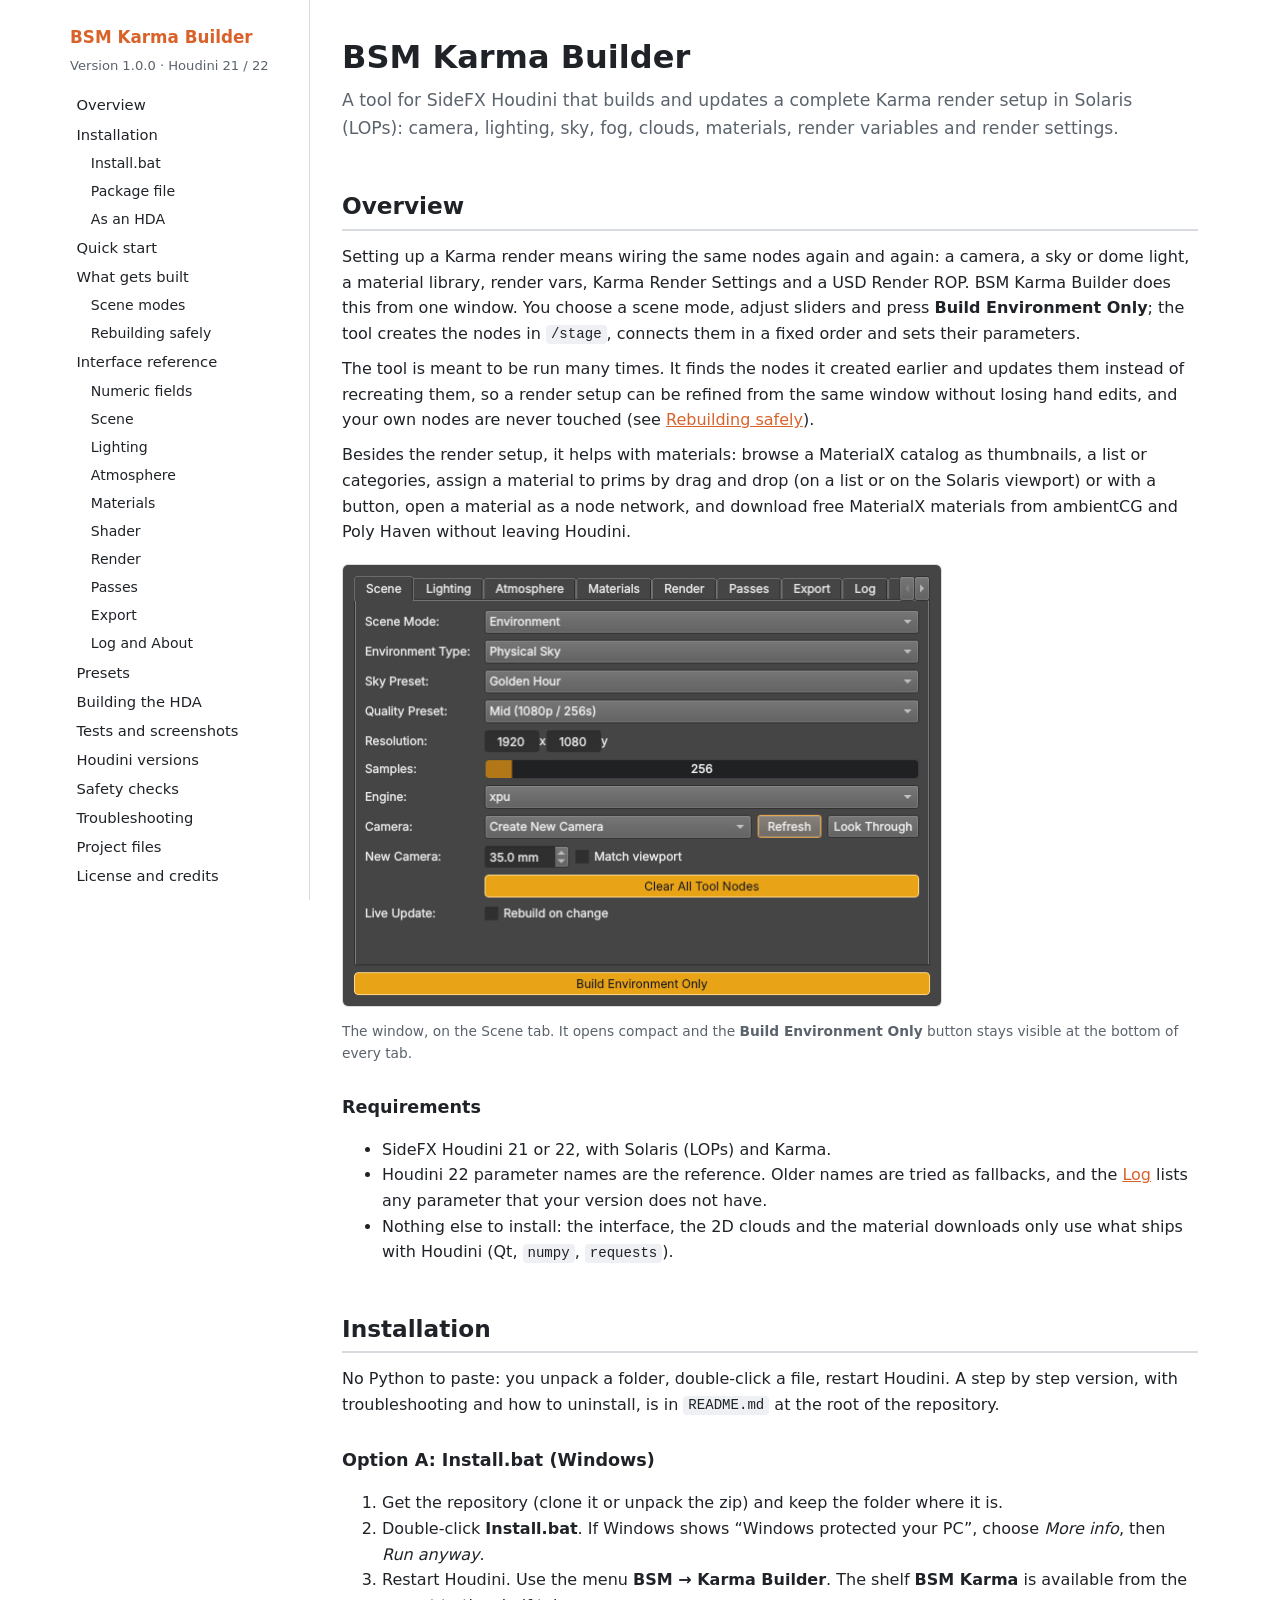
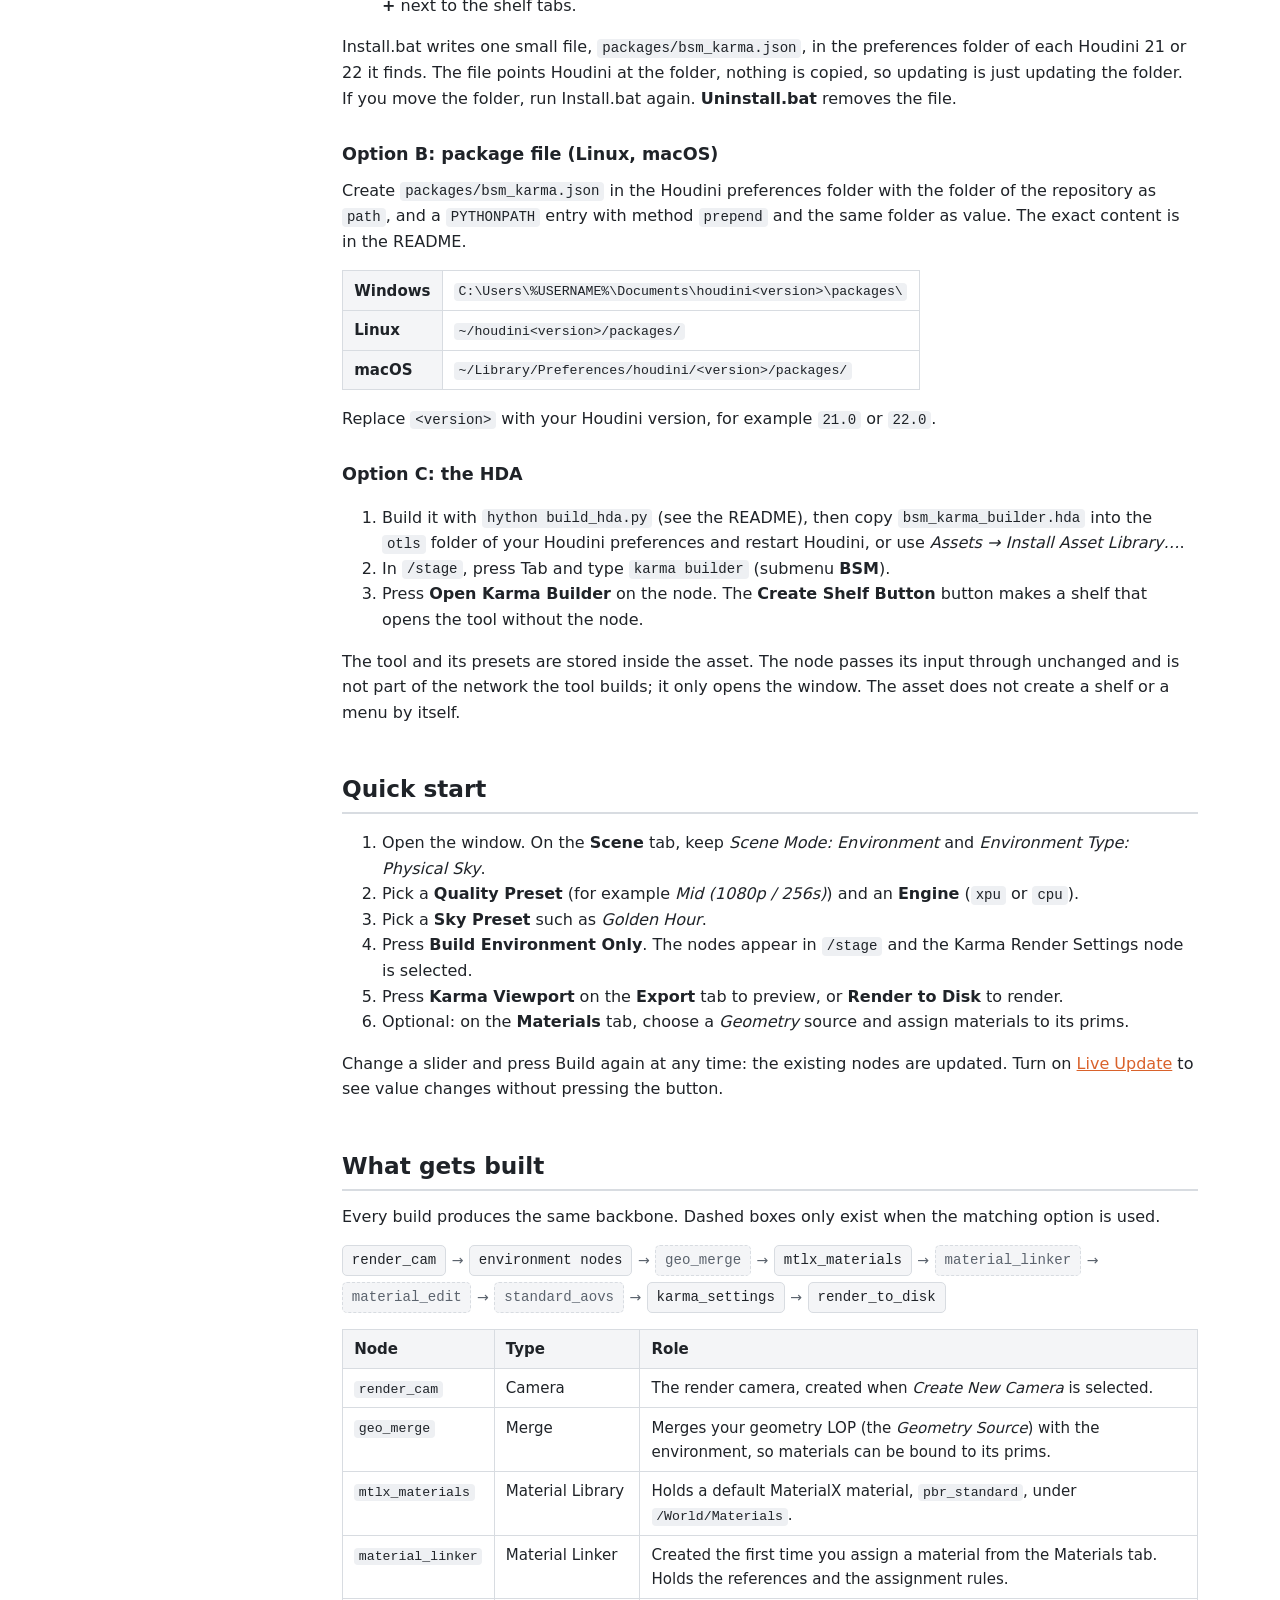
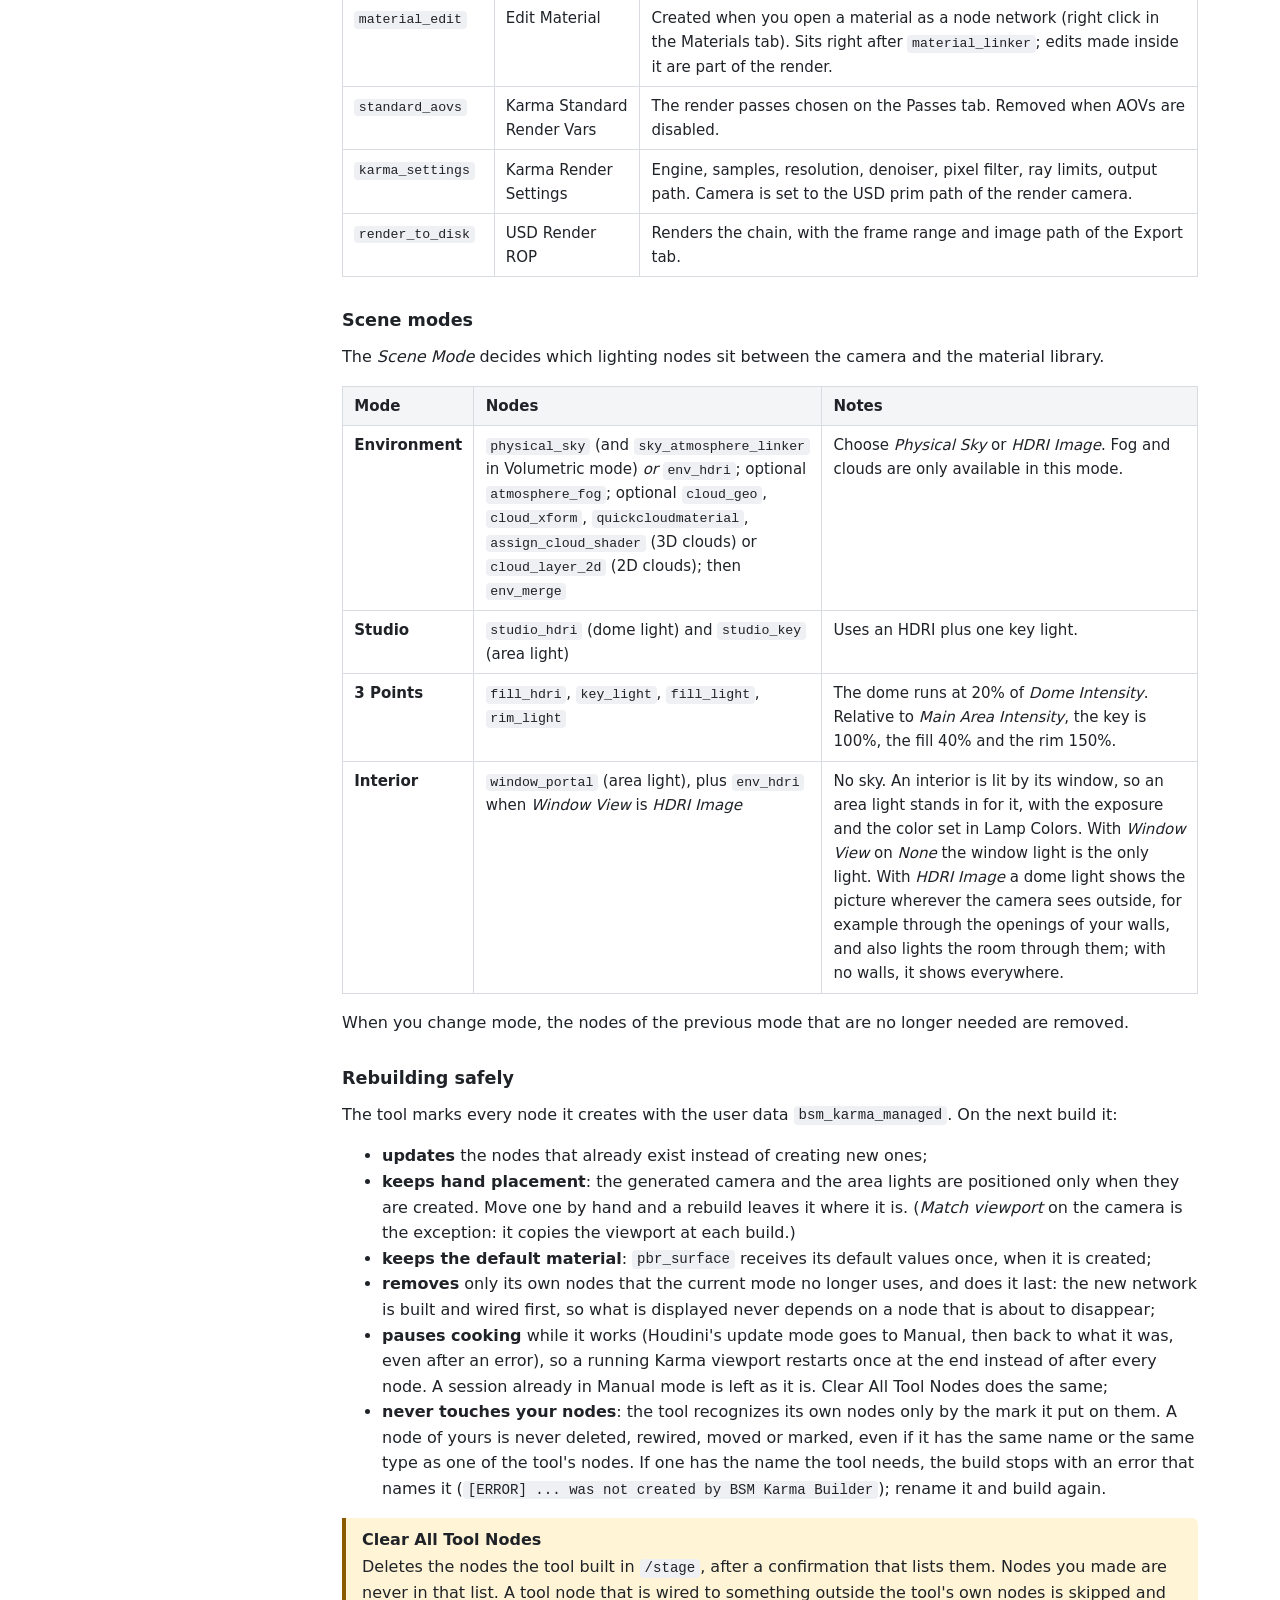
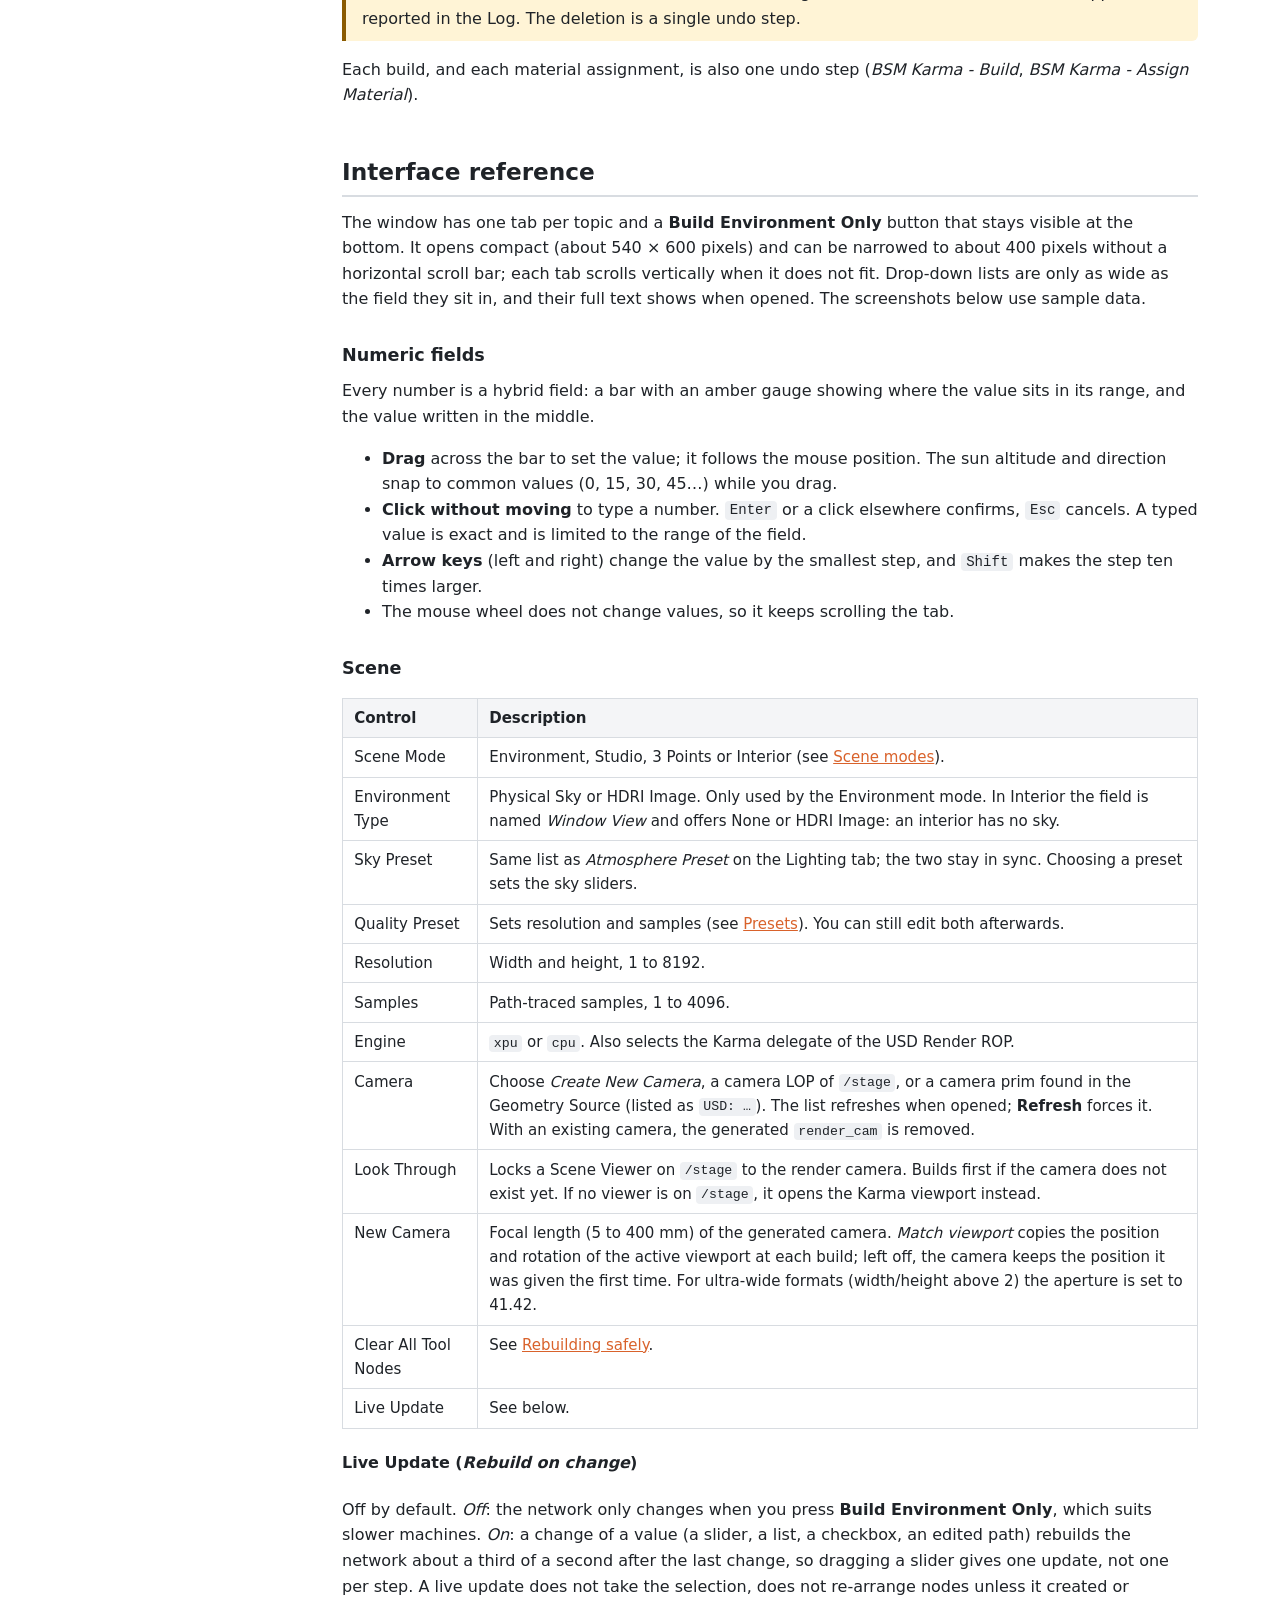
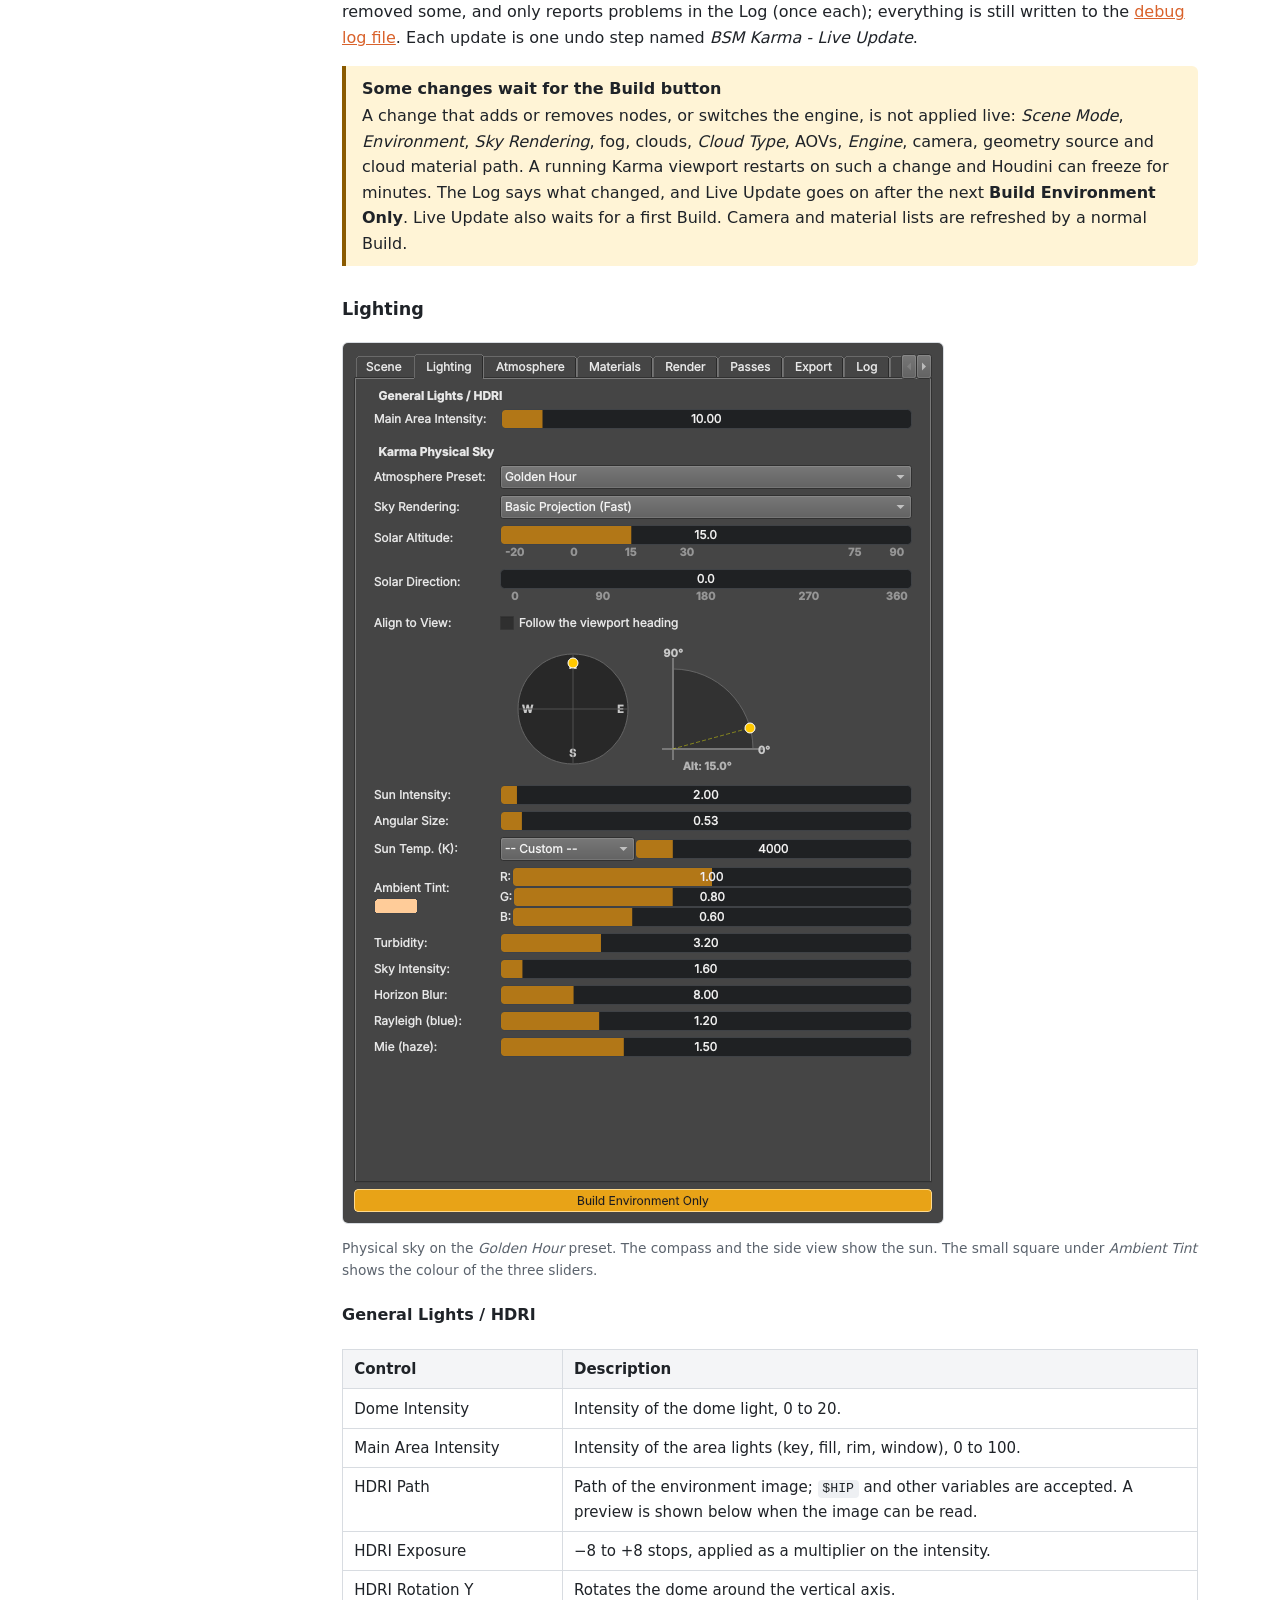
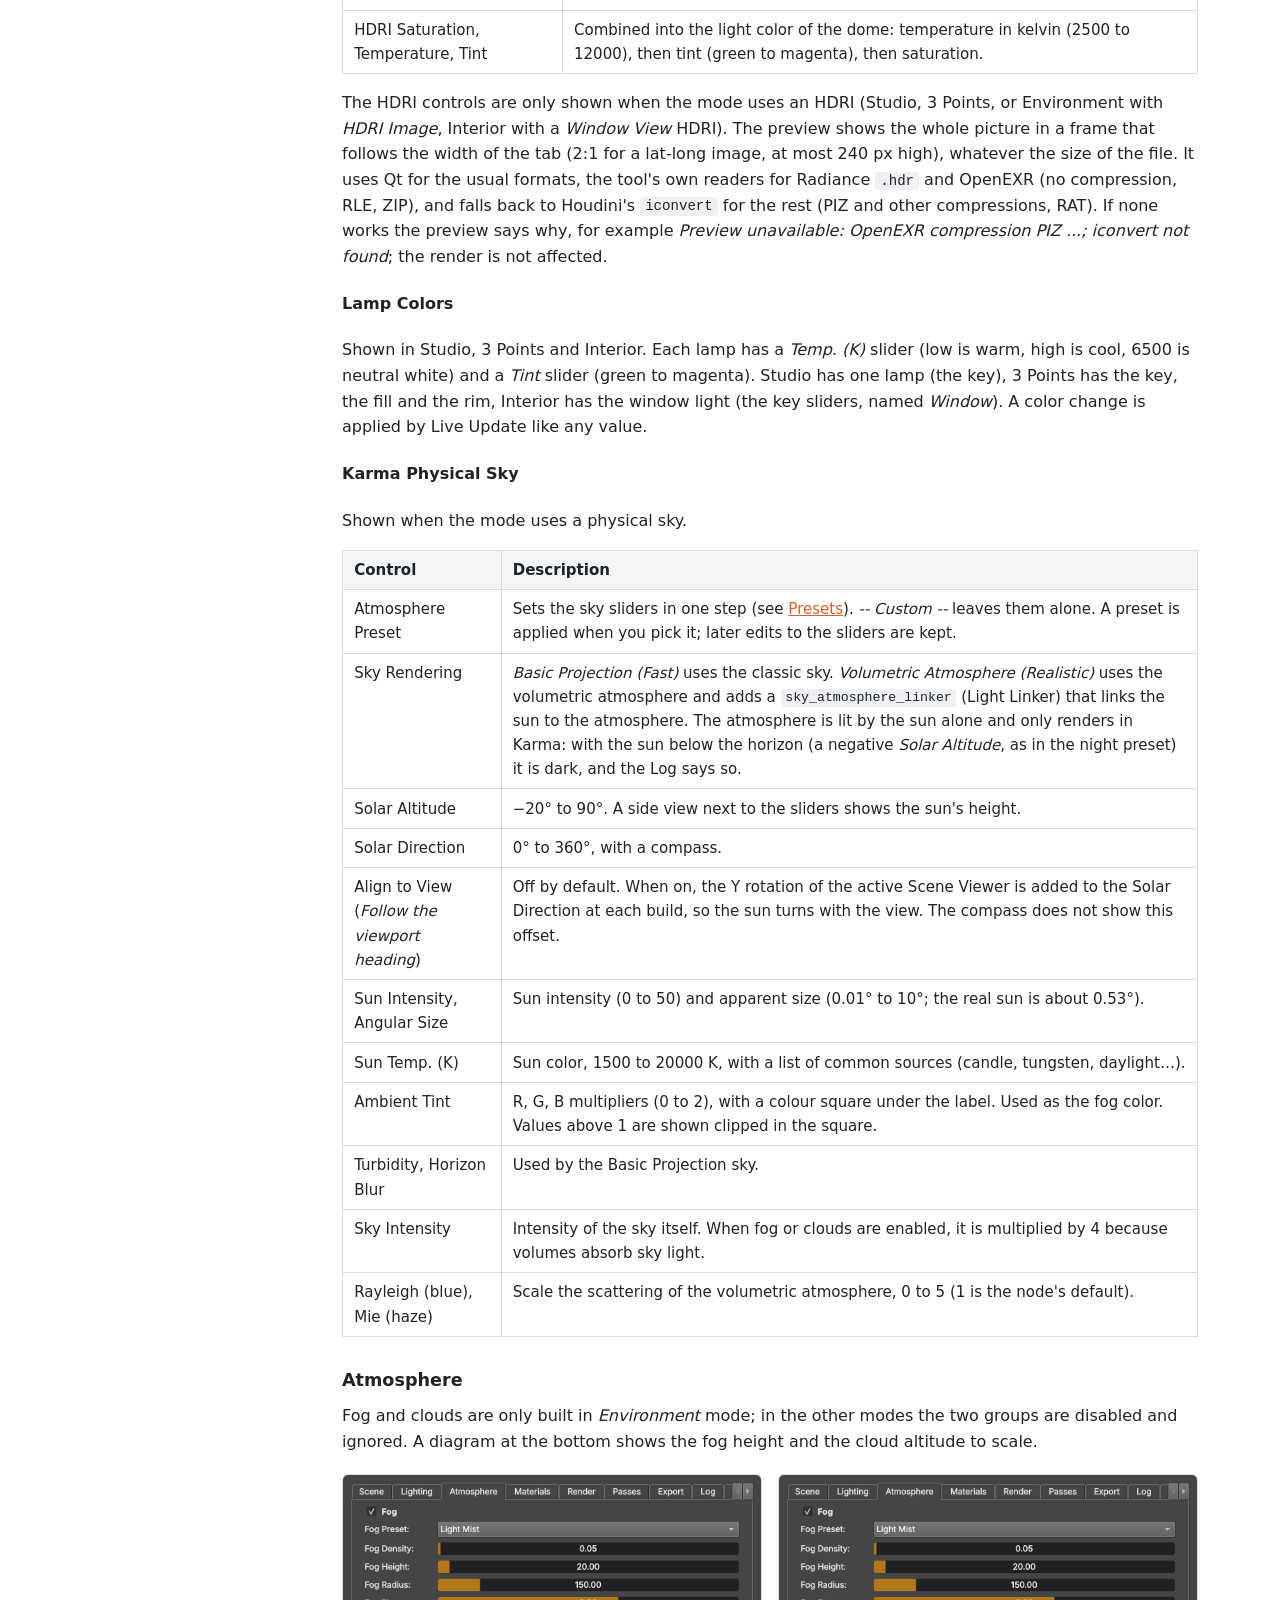
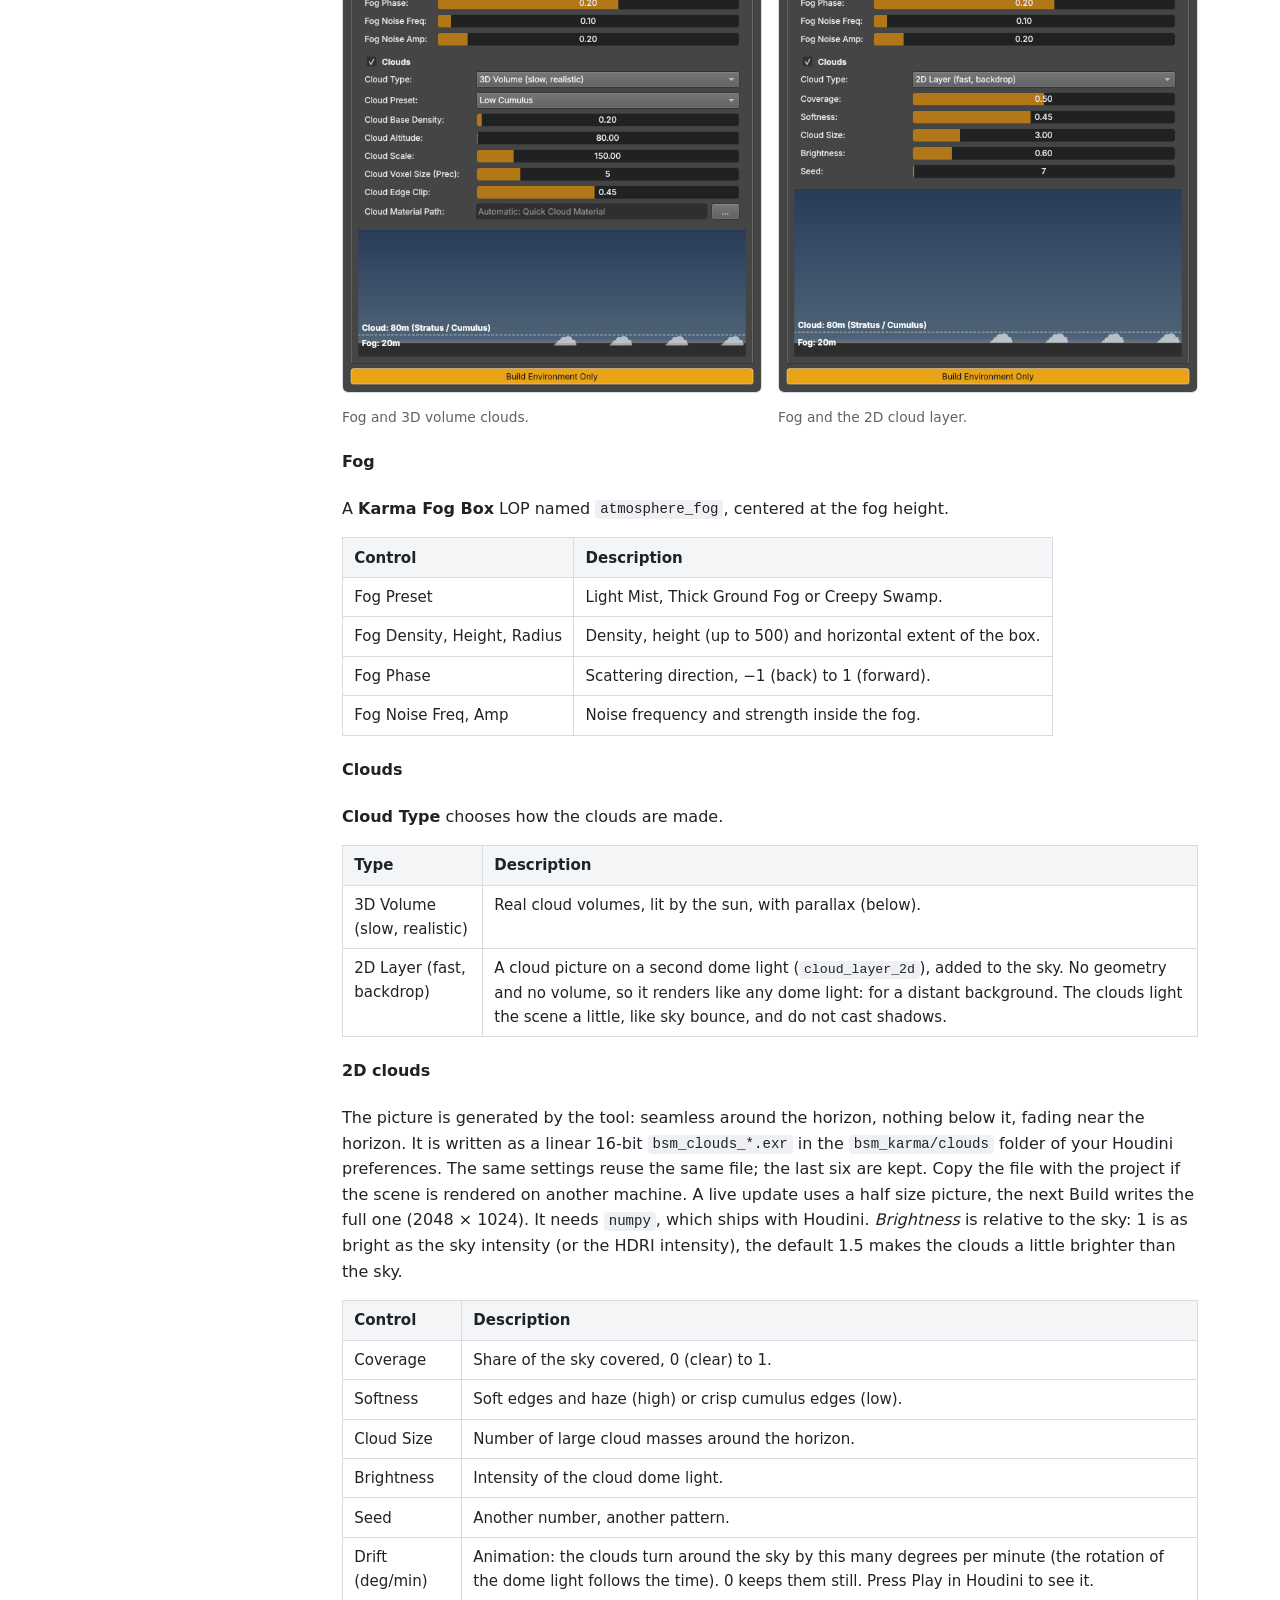
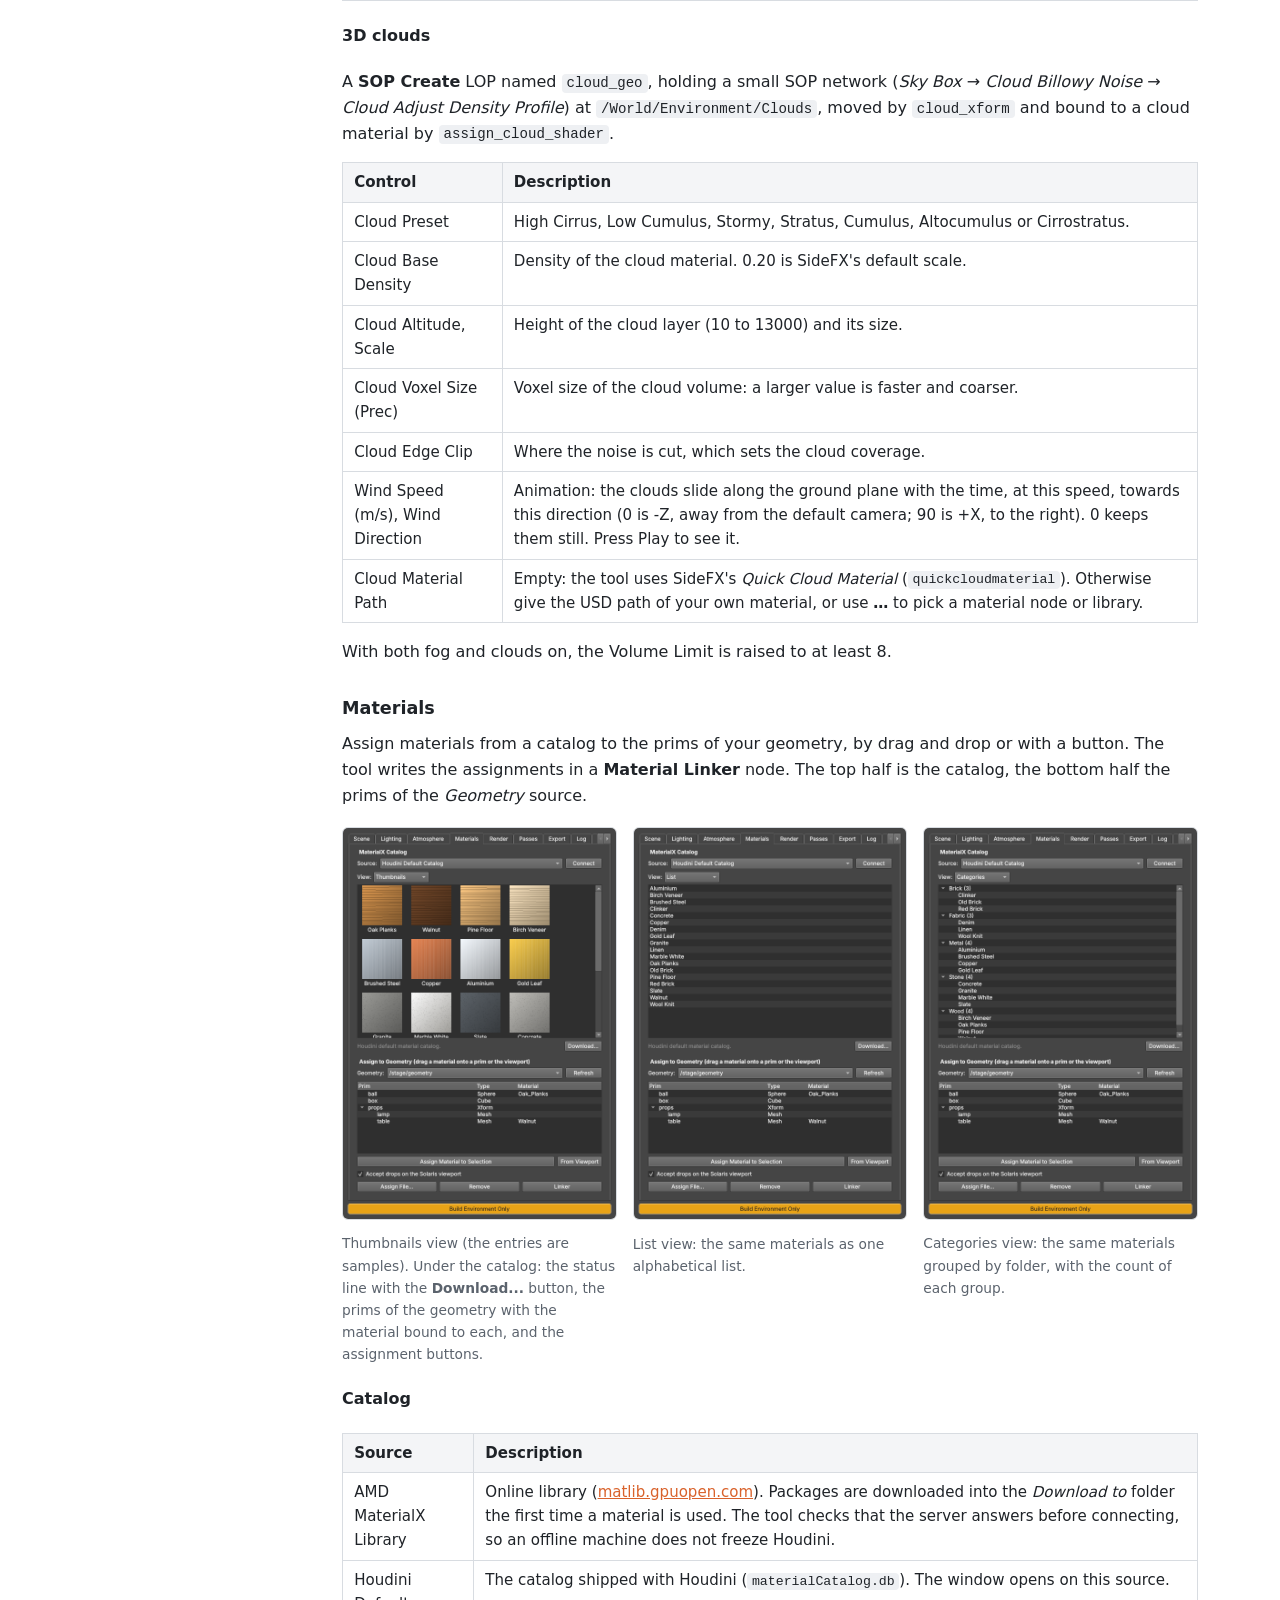
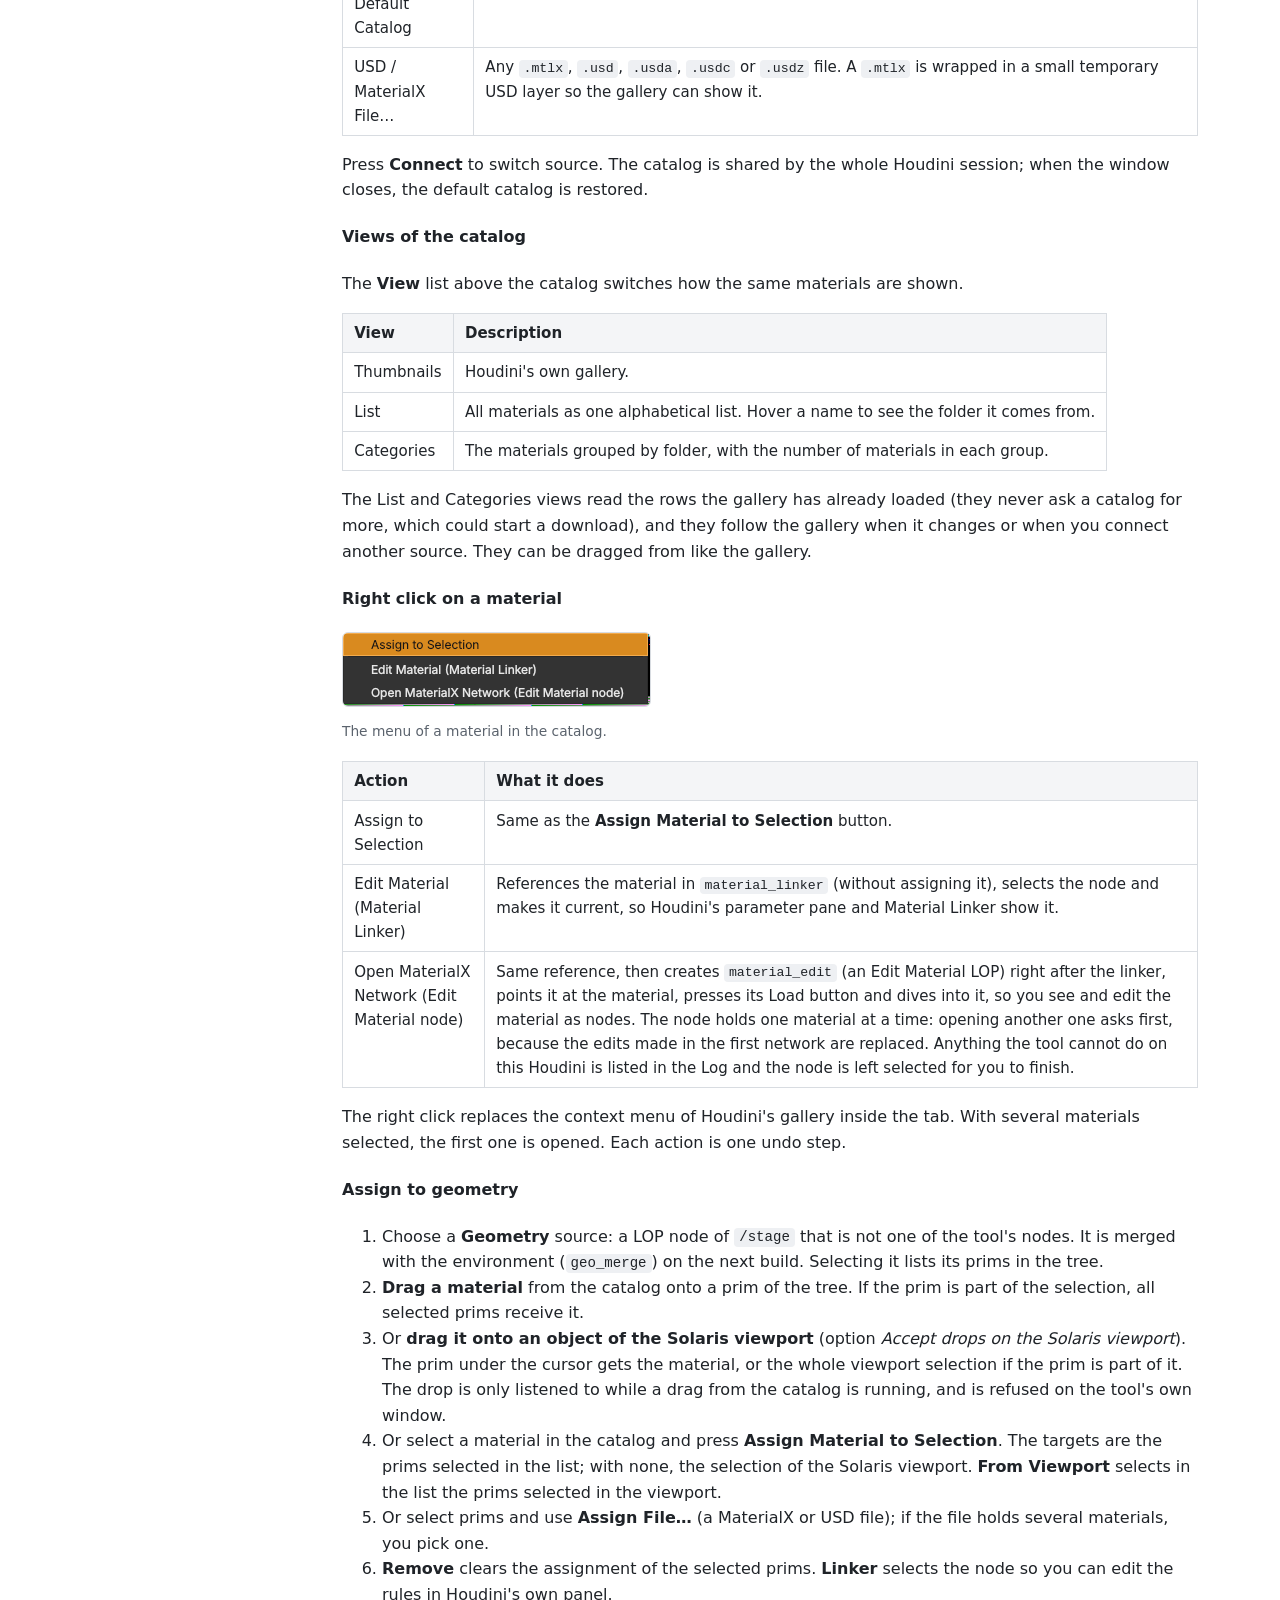
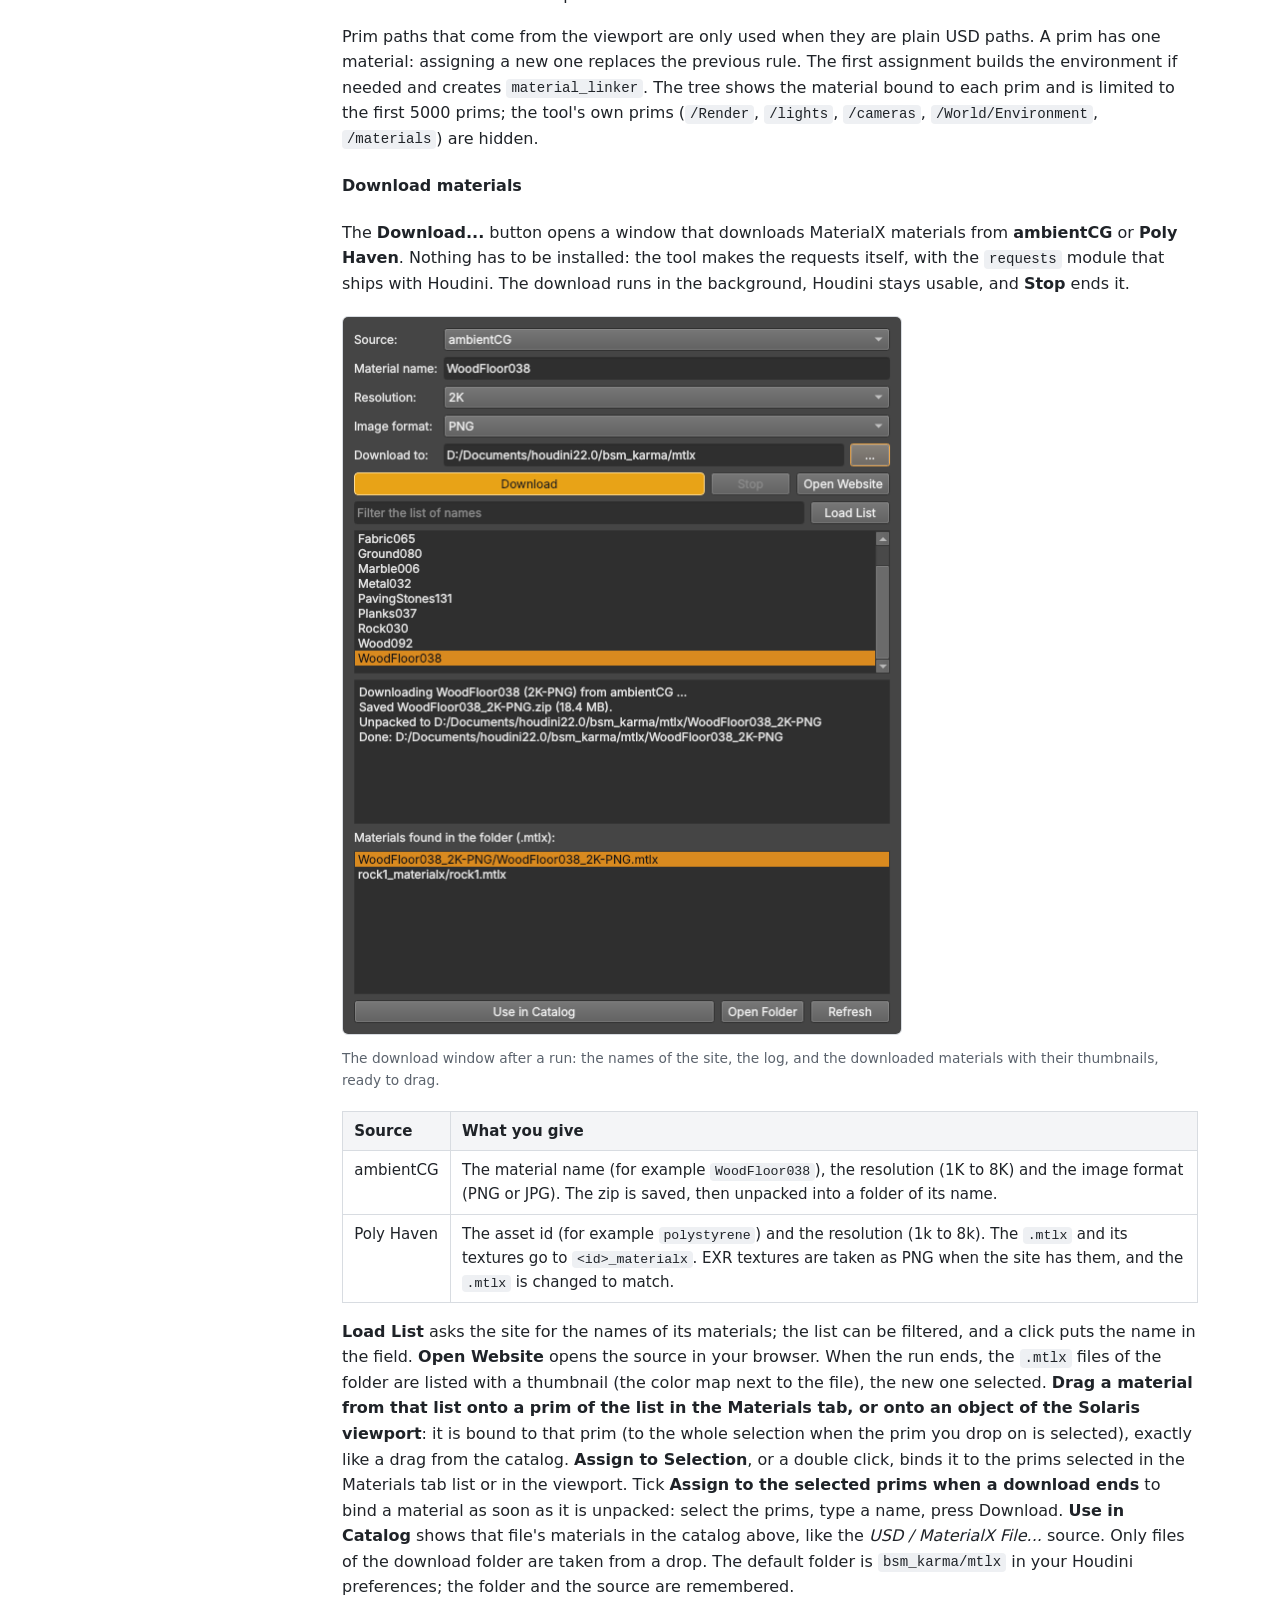
==== docs/index.html @ d68cb8fb "Version 1.0.0; About tab without the build lines (the Log already shows them)" ====
<!doctype html>
<html lang="en">
<head>
<meta charset="utf-8">
<meta name="viewport" content="width=device-width, initial-scale=1">
<title>BSM Karma Builder Documentation</title>
<style>
:root {
  --bg: #ffffff; --panel: #f4f5f7; --text: #1f2328; --muted: #5b636d; --line: #d8dce1;
  --accent: #d9622b; --accent-soft: #fbe9e0; --code-bg: #eef0f3; --warn: #8a5a00; --warn-bg: #fff4d6;
  --note-bg: #e6f0fb; --note: #1d4f91;
}
@media (prefers-color-scheme: dark) {
  :root {
    --bg: #1b1d20; --panel: #24272b; --text: #e3e6ea; --muted: #9aa3ad; --line: #353a40;
    --accent: #f08a54; --accent-soft: #3a2a20; --code-bg: #2b2f34; --warn: #f0c46a; --warn-bg: #3a2f17;
    --note-bg: #1f2c3d; --note: #8ab8f0;
  }
}
* { box-sizing: border-box; }
html { scroll-behavior: smooth; scroll-padding-top: 1rem; }
body {
  margin: 0; background: var(--bg); color: var(--text);
  font: 16px/1.6 system-ui, -apple-system, "Segoe UI", Roboto, sans-serif;
}
.layout { display: grid; grid-template-columns: 260px minmax(0, 1fr); max-width: 1180px; margin: 0 auto; }
nav {
  position: sticky; top: 0; align-self: start; height: 100vh; overflow-y: auto;
  padding: 1.5rem 1rem 2rem 1.25rem; border-right: 1px solid var(--line); font-size: .92rem;
}
nav .brand { font-weight: 700; font-size: 1.05rem; color: var(--accent); margin-bottom: .25rem; }
nav .ver { color: var(--muted); font-size: .82rem; margin-bottom: 1rem; }
nav ol, nav ul { list-style: none; margin: 0; padding: 0; }
nav li { margin: .15rem 0; }
nav ul { margin-left: .9rem; font-size: .88rem; }
nav a { color: var(--text); text-decoration: none; display: block; padding: .1rem .4rem; border-radius: 4px; }
nav a:hover { background: var(--accent-soft); color: var(--accent); }
main { padding: 2rem 2rem 4rem; min-width: 0; }
h1 { font-size: 2rem; margin: 0 0 .25rem; }
h2 { font-size: 1.45rem; margin: 2.8rem 0 .8rem; padding-bottom: .3rem; border-bottom: 2px solid var(--line); }
h3 { font-size: 1.1rem; margin: 1.8rem 0 .5rem; }
p { margin: .6rem 0; }
a { color: var(--accent); }
.lead { color: var(--muted); font-size: 1.08rem; margin-top: 0; }
code, kbd { font-family: ui-monospace, "Cascadia Code", Consolas, monospace; font-size: .88em; background: var(--code-bg); padding: .1em .35em; border-radius: 4px; }
pre { background: var(--code-bg); padding: .9rem 1rem; border-radius: 6px; overflow-x: auto; line-height: 1.45; }
pre code { background: none; padding: 0; font-size: .86rem; }
table { border-collapse: collapse; width: 100%; margin: 1rem 0; font-size: .94rem; display: block; overflow-x: auto; }
th, td { text-align: left; padding: .45rem .7rem; border: 1px solid var(--line); vertical-align: top; }
th { background: var(--panel); white-space: nowrap; }
.callout { border-left: 4px solid var(--note); background: var(--note-bg); padding: .6rem 1rem; border-radius: 0 6px 6px 0; margin: 1rem 0; }
.callout.warn { border-color: var(--warn); background: var(--warn-bg); }
.callout strong:first-child { display: block; margin-bottom: .1rem; }
figure { margin: 1.2rem 0; }
figure img { max-width: 100%; height: auto; border: 1px solid var(--line); border-radius: 6px; }
.shots { display: grid; grid-template-columns: repeat(auto-fit, minmax(250px, 1fr)); gap: 1rem; margin: 1.2rem 0; align-items: start; }
.shots figure { margin: 0; }
figcaption { color: var(--muted); font-size: .86rem; margin-top: .3rem; }
.chain { display: flex; flex-wrap: wrap; align-items: center; gap: .35rem; margin: 1rem 0; font-size: .88rem; }
.chain span { background: var(--panel); border: 1px solid var(--line); border-radius: 5px; padding: .2rem .55rem; font-family: ui-monospace, Consolas, monospace; }
.chain span.opt { border-style: dashed; color: var(--muted); }
.chain i { color: var(--muted); font-style: normal; }
footer { margin-top: 3rem; padding-top: 1rem; border-top: 1px solid var(--line); color: var(--muted); font-size: .88rem; }
@media (max-width: 860px) {
  .layout { display: block; }
  nav { position: static; height: auto; border-right: 0; border-bottom: 1px solid var(--line); }
  main { padding: 1.25rem 1rem 3rem; }
}
</style>
</head>
<body>
<div class="layout">
<nav aria-label="Table of contents">
  <div class="brand">BSM Karma Builder</div>
  <div class="ver">Version 1.0.0 &middot; Houdini 21 / 22</div>
  <ol>
    <li><a href="#overview">Overview</a></li>
    <li><a href="#install">Installation</a>
      <ul><li><a href="#install-bat">Install.bat</a></li><li><a href="#install-package">Package file</a></li><li><a href="#install-hda">As an HDA</a></li></ul></li>
    <li><a href="#quickstart">Quick start</a></li>
    <li><a href="#network">What gets built</a>
      <ul><li><a href="#modes">Scene modes</a></li><li><a href="#incremental">Rebuilding safely</a></li></ul></li>
    <li><a href="#ui">Interface reference</a>
      <ul>
        <li><a href="#fields">Numeric fields</a></li>
        <li><a href="#tab-scene">Scene</a></li><li><a href="#tab-lighting">Lighting</a></li>
        <li><a href="#tab-atmosphere">Atmosphere</a></li><li><a href="#tab-materials">Materials</a></li><li><a href="#tab-shader">Shader</a></li>
        <li><a href="#tab-render">Render</a></li><li><a href="#tab-passes">Passes</a></li>
        <li><a href="#tab-export">Export</a></li><li><a href="#tab-log">Log and About</a></li>
      </ul></li>
    <li><a href="#presets">Presets</a></li>
    <li><a href="#build-hda">Building the HDA</a></li>
    <li><a href="#tests">Tests and screenshots</a></li>
    <li><a href="#compat">Houdini versions</a></li>
    <li><a href="#security">Safety checks</a></li>
    <li><a href="#troubleshooting">Troubleshooting</a></li>
    <li><a href="#files">Project files</a></li>
    <li><a href="#license">License and credits</a></li>
  </ol>
</nav>

<main>
<h1>BSM Karma Builder</h1>
<p class="lead">A tool for SideFX Houdini that builds and updates a complete Karma render setup in Solaris (LOPs): camera, lighting, sky, fog, clouds, materials, render variables and render settings.</p>

<h2 id="overview">Overview</h2>
<p>Setting up a Karma render means wiring the same nodes again and again: a camera, a sky or dome light, a material library, render vars, Karma Render Settings and a USD Render ROP. BSM Karma Builder does this from one window. You choose a scene mode, adjust sliders and press <strong>Build Environment Only</strong>; the tool creates the nodes in <code>/stage</code>, connects them in a fixed order and sets their parameters.</p>
<p>The tool is meant to be run many times. It finds the nodes it created earlier and updates them instead of recreating them, so a render setup can be refined from the same window without losing hand edits, and your own nodes are never touched (see <a href="#incremental">Rebuilding safely</a>).</p>
<p>Besides the render setup, it helps with materials: browse a MaterialX catalog as thumbnails, a list or categories, assign a material to prims by drag and drop (on a list or on the Solaris viewport) or with a button, open a material as a node network, and download free MaterialX materials from ambientCG and Poly Haven without leaving Houdini.</p>

<figure>
  <img src="screenshots/scene.png" alt="The Scene tab of the BSM Karma Builder window" loading="lazy" width="600">
  <figcaption>The window, on the Scene tab. It opens compact and the <strong>Build Environment Only</strong> button stays visible at the bottom of every tab.</figcaption>
</figure>

<h3>Requirements</h3>
<ul>
  <li>SideFX Houdini 21 or 22, with Solaris (LOPs) and Karma.</li>
  <li>Houdini 22 parameter names are the reference. Older names are tried as fallbacks, and the <a href="#tab-log">Log</a> lists any parameter that your version does not have.</li>
  <li>Nothing else to install: the interface, the 2D clouds and the material downloads only use what ships with Houdini (Qt, <code>numpy</code>, <code>requests</code>).</li>
</ul>

<h2 id="install">Installation</h2>
<p>No Python to paste: you unpack a folder, double-click a file, restart Houdini. A step by step version, with troubleshooting and how to uninstall, is in <code>README.md</code> at the root of the repository.</p>
<h3 id="install-bat">Option A: Install.bat (Windows)</h3>
<ol>
  <li>Get the repository (clone it or unpack the zip) and keep the folder where it is.</li>
  <li>Double-click <strong>Install.bat</strong>. If Windows shows &ldquo;Windows protected your PC&rdquo;, choose <em>More info</em>, then <em>Run anyway</em>.</li>
  <li>Restart Houdini. Use the menu <strong>BSM &rarr; Karma Builder</strong>. The shelf <strong>BSM Karma</strong> is available from the <strong>+</strong> next to the shelf tabs.</li>
</ol>
<p>Install.bat writes one small file, <code>packages/bsm_karma.json</code>, in the preferences folder of each Houdini 21 or 22 it finds. The file points Houdini at the folder, nothing is copied, so updating is just updating the folder. If you move the folder, run Install.bat again. <strong>Uninstall.bat</strong> removes the file.</p>

<h3 id="install-package">Option B: package file (Linux, macOS)</h3>
<p>Create <code>packages/bsm_karma.json</code> in the Houdini preferences folder with the folder of the repository as <code>path</code>, and a <code>PYTHONPATH</code> entry with method <code>prepend</code> and the same folder as value. The exact content is in the README.</p>
<table>
  <tr><th>Windows</th><td><code>C:\Users\%USERNAME%\Documents\houdini&lt;version&gt;\packages\</code></td></tr>
  <tr><th>Linux</th><td><code>~/houdini&lt;version&gt;/packages/</code></td></tr>
  <tr><th>macOS</th><td><code>~/Library/Preferences/houdini/&lt;version&gt;/packages/</code></td></tr>
</table>
<p>Replace <code>&lt;version&gt;</code> with your Houdini version, for example <code>21.0</code> or <code>22.0</code>.</p>

<h3 id="install-hda">Option C: the HDA</h3>
<ol>
  <li>Build it with <code>hython build_hda.py</code> (see the README), then copy <code>bsm_karma_builder.hda</code> into the <code>otls</code> folder of your Houdini preferences and restart Houdini, or use <em>Assets &rarr; Install Asset Library&hellip;</em>.</li>
  <li>In <code>/stage</code>, press Tab and type <code>karma builder</code> (submenu <strong>BSM</strong>).</li>
  <li>Press <strong>Open Karma Builder</strong> on the node. The <strong>Create Shelf Button</strong> button makes a shelf that opens the tool without the node.</li>
</ol>
<p>The tool and its presets are stored inside the asset. The node passes its input through unchanged and is not part of the network the tool builds; it only opens the window. The asset does not create a shelf or a menu by itself.</p>

<h2 id="quickstart">Quick start</h2>
<ol>
  <li>Open the window. On the <strong>Scene</strong> tab, keep <em>Scene Mode: Environment</em> and <em>Environment Type: Physical Sky</em>.</li>
  <li>Pick a <strong>Quality Preset</strong> (for example <em>Mid (1080p / 256s)</em>) and an <strong>Engine</strong> (<code>xpu</code> or <code>cpu</code>).</li>
  <li>Pick a <strong>Sky Preset</strong> such as <em>Golden Hour</em>.</li>
  <li>Press <strong>Build Environment Only</strong>. The nodes appear in <code>/stage</code> and the Karma Render Settings node is selected.</li>
  <li>Press <strong>Karma Viewport</strong> on the <strong>Export</strong> tab to preview, or <strong>Render to Disk</strong> to render.</li>
  <li>Optional: on the <strong>Materials</strong> tab, choose a <em>Geometry</em> source and assign materials to its prims.</li>
</ol>
<p>Change a slider and press Build again at any time: the existing nodes are updated. Turn on <a href="#live-update">Live Update</a> to see value changes without pressing the button.</p>

<h2 id="network">What gets built</h2>
<p>Every build produces the same backbone. Dashed boxes only exist when the matching option is used.</p>
<div class="chain" role="img" aria-label="Node chain">
  <span>render_cam</span><i>&rarr;</i><span>environment nodes</span><i>&rarr;</i><span class="opt">geo_merge</span><i>&rarr;</i>
  <span>mtlx_materials</span><i>&rarr;</i><span class="opt">material_linker</span><i>&rarr;</i><span class="opt">material_edit</span><i>&rarr;</i><span class="opt">standard_aovs</span><i>&rarr;</i>
  <span>karma_settings</span><i>&rarr;</i><span>render_to_disk</span>
</div>
<table>
  <tr><th>Node</th><th>Type</th><th>Role</th></tr>
  <tr><td><code>render_cam</code></td><td>Camera</td><td>The render camera, created when <em>Create New Camera</em> is selected.</td></tr>
  <tr><td><code>geo_merge</code></td><td>Merge</td><td>Merges your geometry LOP (the <em>Geometry Source</em>) with the environment, so materials can be bound to its prims.</td></tr>
  <tr><td><code>mtlx_materials</code></td><td>Material Library</td><td>Holds a default MaterialX material, <code>pbr_standard</code>, under <code>/World/Materials</code>.</td></tr>
  <tr><td><code>material_linker</code></td><td>Material Linker</td><td>Created the first time you assign a material from the Materials tab. Holds the references and the assignment rules.</td></tr>
  <tr><td><code>material_edit</code></td><td>Edit Material</td><td>Created when you open a material as a node network (right click in the Materials tab). Sits right after <code>material_linker</code>; edits made inside it are part of the render.</td></tr>
  <tr><td><code>standard_aovs</code></td><td>Karma Standard Render Vars</td><td>The render passes chosen on the Passes tab. Removed when AOVs are disabled.</td></tr>
  <tr><td><code>karma_settings</code></td><td>Karma Render Settings</td><td>Engine, samples, resolution, denoiser, pixel filter, ray limits, output path. Camera is set to the USD prim path of the render camera.</td></tr>
  <tr><td><code>render_to_disk</code></td><td>USD Render ROP</td><td>Renders the chain, with the frame range and image path of the Export tab.</td></tr>
</table>

<h3 id="modes">Scene modes</h3>
<p>The <em>Scene Mode</em> decides which lighting nodes sit between the camera and the material library.</p>
<table>
  <tr><th>Mode</th><th>Nodes</th><th>Notes</th></tr>
  <tr><td><strong>Environment</strong></td>
    <td><code>physical_sky</code> (and <code>sky_atmosphere_linker</code> in Volumetric mode) <em>or</em> <code>env_hdri</code>; optional <code>atmosphere_fog</code>; optional <code>cloud_geo</code>, <code>cloud_xform</code>, <code>quickcloudmaterial</code>, <code>assign_cloud_shader</code> (3D clouds) or <code>cloud_layer_2d</code> (2D clouds); then <code>env_merge</code></td>
    <td>Choose <em>Physical Sky</em> or <em>HDRI Image</em>. Fog and clouds are only available in this mode.</td></tr>
  <tr><td><strong>Studio</strong></td>
    <td><code>studio_hdri</code> (dome light) and <code>studio_key</code> (area light)</td>
    <td>Uses an HDRI plus one key light.</td></tr>
  <tr><td><strong>3 Points</strong></td>
    <td><code>fill_hdri</code>, <code>key_light</code>, <code>fill_light</code>, <code>rim_light</code></td>
    <td>The dome runs at 20% of <em>Dome Intensity</em>. Relative to <em>Main Area Intensity</em>, the key is 100%, the fill 40% and the rim 150%.</td></tr>
  <tr><td><strong>Interior</strong></td>
    <td><code>window_portal</code> (area light), plus <code>env_hdri</code> when <em>Window View</em> is <em>HDRI Image</em></td>
    <td>No sky. An interior is lit by its window, so an area light stands in for it, with the exposure and the color set in Lamp Colors. With <em>Window View</em> on <em>None</em> the window light is the only light. With <em>HDRI Image</em> a dome light shows the picture wherever the camera sees outside, for example through the openings of your walls, and also lights the room through them; with no walls, it shows everywhere.</td></tr>
</table>
<p>When you change mode, the nodes of the previous mode that are no longer needed are removed.</p>

<h3 id="incremental">Rebuilding safely</h3>
<p>The tool marks every node it creates with the user data <code>bsm_karma_managed</code>. On the next build it:</p>
<ul>
  <li><strong>updates</strong> the nodes that already exist instead of creating new ones;</li>
  <li><strong>keeps hand placement</strong>: the generated camera and the area lights are positioned only when they are created. Move one by hand and a rebuild leaves it where it is. (<em>Match viewport</em> on the camera is the exception: it copies the viewport at each build.)</li>
  <li><strong>keeps the default material</strong>: <code>pbr_surface</code> receives its default values once, when it is created;</li>
  <li><strong>removes</strong> only its own nodes that the current mode no longer uses, and does it last: the new network is built and wired first, so what is displayed never depends on a node that is about to disappear;</li>
  <li><strong>pauses cooking</strong> while it works (Houdini's update mode goes to Manual, then back to what it was, even after an error), so a running Karma viewport restarts once at the end instead of after every node. A session already in Manual mode is left as it is. Clear All Tool Nodes does the same;</li>
  <li><strong>never touches your nodes</strong>: the tool recognizes its own nodes only by the mark it put on them. A node of yours is never deleted, rewired, moved or marked, even if it has the same name or the same type as one of the tool's nodes. If one has the name the tool needs, the build stops with an error that names it (<code>[ERROR] ... was not created by BSM Karma Builder</code>); rename it and build again.</li>
</ul>
<div class="callout warn"><strong>Clear All Tool Nodes</strong>Deletes the nodes the tool built in <code>/stage</code>, after a confirmation that lists them. Nodes you made are never in that list. A tool node that is wired to something outside the tool's own nodes is skipped and reported in the Log. The deletion is a single undo step.</div>
<p>Each build, and each material assignment, is also one undo step (<em>BSM Karma - Build</em>, <em>BSM Karma - Assign Material</em>).</p>

<h2 id="ui">Interface reference</h2>
<p>The window has one tab per topic and a <strong>Build Environment Only</strong> button that stays visible at the bottom. It opens compact (about 540 &times; 600 pixels) and can be narrowed to about 400 pixels without a horizontal scroll bar; each tab scrolls vertically when it does not fit. Drop-down lists are only as wide as the field they sit in, and their full text shows when opened. The screenshots below use sample data.</p>
<h3 id="fields">Numeric fields</h3>
<p>Every number is a hybrid field: a bar with an amber gauge showing where the value sits in its range, and the value written in the middle.</p>
<ul>
  <li><strong>Drag</strong> across the bar to set the value; it follows the mouse position. The sun altitude and direction snap to common values (0, 15, 30, 45&hellip;) while you drag.</li>
  <li><strong>Click without moving</strong> to type a number. <kbd>Enter</kbd> or a click elsewhere confirms, <kbd>Esc</kbd> cancels. A typed value is exact and is limited to the range of the field.</li>
  <li><strong>Arrow keys</strong> (left and right) change the value by the smallest step, and <kbd>Shift</kbd> makes the step ten times larger.</li>
  <li>The mouse wheel does not change values, so it keeps scrolling the tab.</li>
</ul>

<h3 id="tab-scene">Scene</h3>
<table>
  <tr><th>Control</th><th>Description</th></tr>
  <tr><td>Scene Mode</td><td>Environment, Studio, 3 Points or Interior (see <a href="#modes">Scene modes</a>).</td></tr>
  <tr><td>Environment Type</td><td>Physical Sky or HDRI Image. Only used by the Environment mode. In Interior the field is named <em>Window View</em> and offers None or HDRI Image: an interior has no sky.</td></tr>
  <tr><td>Sky Preset</td><td>Same list as <em>Atmosphere Preset</em> on the Lighting tab; the two stay in sync. Choosing a preset sets the sky sliders.</td></tr>
  <tr><td>Quality Preset</td><td>Sets resolution and samples (see <a href="#presets">Presets</a>). You can still edit both afterwards.</td></tr>
  <tr><td>Resolution</td><td>Width and height, 1 to 8192.</td></tr>
  <tr><td>Samples</td><td>Path-traced samples, 1 to 4096.</td></tr>
  <tr><td>Engine</td><td><code>xpu</code> or <code>cpu</code>. Also selects the Karma delegate of the USD Render ROP.</td></tr>
  <tr><td>Camera</td><td>Choose <em>Create New Camera</em>, a camera LOP of <code>/stage</code>, or a camera prim found in the Geometry Source (listed as <code>USD: &hellip;</code>). The list refreshes when opened; <strong>Refresh</strong> forces it. With an existing camera, the generated <code>render_cam</code> is removed.</td></tr>
  <tr><td>Look Through</td><td>Locks a Scene Viewer on <code>/stage</code> to the render camera. Builds first if the camera does not exist yet. If no viewer is on <code>/stage</code>, it opens the Karma viewport instead.</td></tr>
  <tr><td>New Camera</td><td>Focal length (5 to 400 mm) of the generated camera. <em>Match viewport</em> copies the position and rotation of the active viewport at each build; left off, the camera keeps the position it was given the first time. For ultra-wide formats (width/height above 2) the aperture is set to 41.42.</td></tr>
  <tr><td>Clear All Tool Nodes</td><td>See <a href="#incremental">Rebuilding safely</a>.</td></tr>
  <tr><td>Live Update</td><td>See below.</td></tr>
</table>
<h4 id="live-update">Live Update (<em>Rebuild on change</em>)</h4>
<p>Off by default. <em>Off</em>: the network only changes when you press <strong>Build Environment Only</strong>, which suits slower machines. <em>On</em>: a change of a value (a slider, a list, a checkbox, an edited path) rebuilds the network about a third of a second after the last change, so dragging a slider gives one update, not one per step. A live update does not take the selection, does not re-arrange nodes unless it created or removed some, and only reports problems in the Log (once each); everything is still written to the <a href="#debug-log">debug log file</a>. Each update is one undo step named <em>BSM Karma - Live Update</em>.</p>
<div class="callout warn"><strong>Some changes wait for the Build button</strong>A change that adds or removes nodes, or switches the engine, is not applied live: <em>Scene Mode</em>, <em>Environment</em>, <em>Sky Rendering</em>, fog, clouds, <em>Cloud Type</em>, AOVs, <em>Engine</em>, camera, geometry source and cloud material path. A running Karma viewport restarts on such a change and Houdini can freeze for minutes. The Log says what changed, and Live Update goes on after the next <strong>Build Environment Only</strong>. Live Update also waits for a first Build. Camera and material lists are refreshed by a normal Build.</div>

<h3 id="tab-lighting">Lighting</h3>
<div class="shots">
  <figure><img src="screenshots/lighting.png" alt="The Lighting tab with the Karma Physical Sky controls" loading="lazy"><figcaption>Physical sky on the <em>Golden Hour</em> preset. The compass and the side view show the sun. The small square under <em>Ambient Tint</em> shows the colour of the three sliders.</figcaption></figure>
</div>
<h4>General Lights / HDRI</h4>
<table>
  <tr><th>Control</th><th>Description</th></tr>
  <tr><td>Dome Intensity</td><td>Intensity of the dome light, 0 to 20.</td></tr>
  <tr><td>Main Area Intensity</td><td>Intensity of the area lights (key, fill, rim, window), 0 to 100.</td></tr>
  <tr><td>HDRI Path</td><td>Path of the environment image; <code>$HIP</code> and other variables are accepted. A preview is shown below when the image can be read.</td></tr>
  <tr><td>HDRI Exposure</td><td>&minus;8 to +8 stops, applied as a multiplier on the intensity.</td></tr>
  <tr><td>HDRI Rotation Y</td><td>Rotates the dome around the vertical axis.</td></tr>
  <tr><td>HDRI Saturation, Temperature, Tint</td><td>Combined into the light color of the dome: temperature in kelvin (2500 to 12000), then tint (green to magenta), then saturation.</td></tr>
</table>
<p>The HDRI controls are only shown when the mode uses an HDRI (Studio, 3 Points, or Environment with <em>HDRI Image</em>, Interior with a <em>Window View</em> HDRI). The preview shows the whole picture in a frame that follows the width of the tab (2:1 for a lat-long image, at most 240 px high), whatever the size of the file. It uses Qt for the usual formats, the tool's own readers for Radiance <code>.hdr</code> and OpenEXR (no compression, RLE, ZIP), and falls back to Houdini's <code>iconvert</code> for the rest (PIZ and other compressions, RAT). If none works the preview says why, for example <em>Preview unavailable: OpenEXR compression PIZ ...; iconvert not found</em>; the render is not affected.</p>

<h4>Lamp Colors</h4>
<p>Shown in Studio, 3 Points and Interior. Each lamp has a <em>Temp. (K)</em> slider (low is warm, high is cool, 6500 is neutral white) and a <em>Tint</em> slider (green to magenta). Studio has one lamp (the key), 3 Points has the key, the fill and the rim, Interior has the window light (the key sliders, named <em>Window</em>). A color change is applied by Live Update like any value.</p>
<h4>Karma Physical Sky</h4>
<p>Shown when the mode uses a physical sky.</p>
<table>
  <tr><th>Control</th><th>Description</th></tr>
  <tr><td>Atmosphere Preset</td><td>Sets the sky sliders in one step (see <a href="#presets">Presets</a>). <em>-- Custom --</em> leaves them alone. A preset is applied when you pick it; later edits to the sliders are kept.</td></tr>
  <tr><td>Sky Rendering</td><td><em>Basic Projection (Fast)</em> uses the classic sky. <em>Volumetric Atmosphere (Realistic)</em> uses the volumetric atmosphere and adds a <code>sky_atmosphere_linker</code> (Light Linker) that links the sun to the atmosphere. The atmosphere is lit by the sun alone and only renders in Karma: with the sun below the horizon (a negative <em>Solar Altitude</em>, as in the night preset) it is dark, and the Log says so.</td></tr>
  <tr><td>Solar Altitude</td><td>&minus;20&deg; to 90&deg;. A side view next to the sliders shows the sun's height.</td></tr>
  <tr><td>Solar Direction</td><td>0&deg; to 360&deg;, with a compass.</td></tr>
  <tr><td>Align to View (<em>Follow the viewport heading</em>)</td><td>Off by default. When on, the Y rotation of the active Scene Viewer is added to the Solar Direction at each build, so the sun turns with the view. The compass does not show this offset.</td></tr>
  <tr><td>Sun Intensity, Angular Size</td><td>Sun intensity (0 to 50) and apparent size (0.01&deg; to 10&deg;; the real sun is about 0.53&deg;).</td></tr>
  <tr><td>Sun Temp. (K)</td><td>Sun color, 1500 to 20000 K, with a list of common sources (candle, tungsten, daylight&hellip;).</td></tr>
  <tr><td>Ambient Tint</td><td>R, G, B multipliers (0 to 2), with a colour square under the label. Used as the fog color. Values above 1 are shown clipped in the square.</td></tr>
  <tr><td>Turbidity, Horizon Blur</td><td>Used by the Basic Projection sky.</td></tr>
  <tr><td>Sky Intensity</td><td>Intensity of the sky itself. When fog or clouds are enabled, it is multiplied by 4 because volumes absorb sky light.</td></tr>
  <tr><td>Rayleigh (blue), Mie (haze)</td><td>Scale the scattering of the volumetric atmosphere, 0 to 5 (1 is the node's default).</td></tr>
</table>

<h3 id="tab-atmosphere">Atmosphere</h3>
<p>Fog and clouds are only built in <em>Environment</em> mode; in the other modes the two groups are disabled and ignored. A diagram at the bottom shows the fog height and the cloud altitude to scale.</p>
<div class="shots">
  <figure><img src="screenshots/atmosphere_3d_clouds.png" alt="The Atmosphere tab with 3D volume clouds" loading="lazy"><figcaption>Fog and 3D volume clouds.</figcaption></figure>
  <figure><img src="screenshots/atmosphere_2d_clouds.png" alt="The Atmosphere tab with the 2D cloud layer" loading="lazy"><figcaption>Fog and the 2D cloud layer.</figcaption></figure>
</div>
<h4>Fog</h4>
<p>A <strong>Karma Fog Box</strong> LOP named <code>atmosphere_fog</code>, centered at the fog height.</p>
<table>
  <tr><th>Control</th><th>Description</th></tr>
  <tr><td>Fog Preset</td><td>Light Mist, Thick Ground Fog or Creepy Swamp.</td></tr>
  <tr><td>Fog Density, Height, Radius</td><td>Density, height (up to 500) and horizontal extent of the box.</td></tr>
  <tr><td>Fog Phase</td><td>Scattering direction, &minus;1 (back) to 1 (forward).</td></tr>
  <tr><td>Fog Noise Freq, Amp</td><td>Noise frequency and strength inside the fog.</td></tr>
</table>
<h4>Clouds</h4>
<p><strong>Cloud Type</strong> chooses how the clouds are made.</p>
<table>
  <tr><th>Type</th><th>Description</th></tr>
  <tr><td>3D Volume (slow, realistic)</td><td>Real cloud volumes, lit by the sun, with parallax (below).</td></tr>
  <tr><td>2D Layer (fast, backdrop)</td><td>A cloud picture on a second dome light (<code>cloud_layer_2d</code>), added to the sky. No geometry and no volume, so it renders like any dome light: for a distant background. The clouds light the scene a little, like sky bounce, and do not cast shadows.</td></tr>
</table>
<h4>2D clouds</h4>
<p>The picture is generated by the tool: seamless around the horizon, nothing below it, fading near the horizon. It is written as a linear 16-bit <code>bsm_clouds_*.exr</code> in the <code>bsm_karma/clouds</code> folder of your Houdini preferences. The same settings reuse the same file; the last six are kept. Copy the file with the project if the scene is rendered on another machine. A live update uses a half size picture, the next Build writes the full one (2048 &times; 1024). It needs <code>numpy</code>, which ships with Houdini. <em>Brightness</em> is relative to the sky: 1 is as bright as the sky intensity (or the HDRI intensity), the default 1.5 makes the clouds a little brighter than the sky.</p>
<table>
  <tr><th>Control</th><th>Description</th></tr>
  <tr><td>Coverage</td><td>Share of the sky covered, 0 (clear) to 1.</td></tr>
  <tr><td>Softness</td><td>Soft edges and haze (high) or crisp cumulus edges (low).</td></tr>
  <tr><td>Cloud Size</td><td>Number of large cloud masses around the horizon.</td></tr>
  <tr><td>Brightness</td><td>Intensity of the cloud dome light.</td></tr>
  <tr><td>Seed</td><td>Another number, another pattern.</td></tr>
  <tr><td>Drift (deg/min)</td><td>Animation: the clouds turn around the sky by this many degrees per minute (the rotation of the dome light follows the time). 0 keeps them still. Press Play in Houdini to see it.</td></tr>
</table>
<h4>3D clouds</h4>
<p>A <strong>SOP Create</strong> LOP named <code>cloud_geo</code>, holding a small SOP network (<em>Sky Box</em> &rarr; <em>Cloud Billowy Noise</em> &rarr; <em>Cloud Adjust Density Profile</em>) at <code>/World/Environment/Clouds</code>, moved by <code>cloud_xform</code> and bound to a cloud material by <code>assign_cloud_shader</code>.</p>
<table>
  <tr><th>Control</th><th>Description</th></tr>
  <tr><td>Cloud Preset</td><td>High Cirrus, Low Cumulus, Stormy, Stratus, Cumulus, Altocumulus or Cirrostratus.</td></tr>
  <tr><td>Cloud Base Density</td><td>Density of the cloud material. 0.20 is SideFX's default scale.</td></tr>
  <tr><td>Cloud Altitude, Scale</td><td>Height of the cloud layer (10 to 13000) and its size.</td></tr>
  <tr><td>Cloud Voxel Size (Prec)</td><td>Voxel size of the cloud volume: a larger value is faster and coarser.</td></tr>
  <tr><td>Cloud Edge Clip</td><td>Where the noise is cut, which sets the cloud coverage.</td></tr>
  <tr><td>Wind Speed (m/s), Wind Direction</td><td>Animation: the clouds slide along the ground plane with the time, at this speed, towards this direction (0 is -Z, away from the default camera; 90 is +X, to the right). 0 keeps them still. Press Play to see it.</td></tr>
  <tr><td>Cloud Material Path</td><td>Empty: the tool uses SideFX's <em>Quick Cloud Material</em> (<code>quickcloudmaterial</code>). Otherwise give the USD path of your own material, or use <strong>&hellip;</strong> to pick a material node or library.</td></tr>
</table>
<p>With both fog and clouds on, the Volume Limit is raised to at least 8.</p>

<h3 id="tab-materials">Materials</h3>
<p>Assign materials from a catalog to the prims of your geometry, by drag and drop or with a button. The tool writes the assignments in a <strong>Material Linker</strong> node. The top half is the catalog, the bottom half the prims of the <em>Geometry</em> source.</p>
<div class="shots">
  <figure><img src="screenshots/materials.png" alt="The Materials tab, catalog as thumbnails" loading="lazy"><figcaption>Thumbnails view (the entries are samples). Under the catalog: the status line with the <strong>Download...</strong> button, the prims of the geometry with the material bound to each, and the assignment buttons.</figcaption></figure>
  <figure><img src="screenshots/materials_list.png" alt="The Materials tab, catalog as a list" loading="lazy"><figcaption>List view: the same materials as one alphabetical list.</figcaption></figure>
  <figure><img src="screenshots/materials_categories.png" alt="The Materials tab, catalog by categories" loading="lazy"><figcaption>Categories view: the same materials grouped by folder, with the count of each group.</figcaption></figure>
</div>

<h4>Catalog</h4>
<table>
  <tr><th>Source</th><th>Description</th></tr>
  <tr><td>AMD MaterialX Library</td><td>Online library (<a href="https://matlib.gpuopen.com">matlib.gpuopen.com</a>). Packages are downloaded into the <em>Download to</em> folder the first time a material is used. The tool checks that the server answers before connecting, so an offline machine does not freeze Houdini.</td></tr>
  <tr><td>Houdini Default Catalog</td><td>The catalog shipped with Houdini (<code>materialCatalog.db</code>). The window opens on this source.</td></tr>
  <tr><td>USD / MaterialX File&hellip;</td><td>Any <code>.mtlx</code>, <code>.usd</code>, <code>.usda</code>, <code>.usdc</code> or <code>.usdz</code> file. A <code>.mtlx</code> is wrapped in a small temporary USD layer so the gallery can show it.</td></tr>
</table>
<p>Press <strong>Connect</strong> to switch source. The catalog is shared by the whole Houdini session; when the window closes, the default catalog is restored.</p>

<h4>Views of the catalog</h4>
<p>The <strong>View</strong> list above the catalog switches how the same materials are shown.</p>
<table>
  <tr><th>View</th><th>Description</th></tr>
  <tr><td>Thumbnails</td><td>Houdini's own gallery.</td></tr>
  <tr><td>List</td><td>All materials as one alphabetical list. Hover a name to see the folder it comes from.</td></tr>
  <tr><td>Categories</td><td>The materials grouped by folder, with the number of materials in each group.</td></tr>
</table>
<p>The List and Categories views read the rows the gallery has already loaded (they never ask a catalog for more, which could start a download), and they follow the gallery when it changes or when you connect another source. They can be dragged from like the gallery.</p>

<h4>Right click on a material</h4>
<figure>
  <img src="screenshots/materials_menu.png" alt="The context menu of a material" loading="lazy">
  <figcaption>The menu of a material in the catalog.</figcaption>
</figure>
<table>
  <tr><th>Action</th><th>What it does</th></tr>
  <tr><td>Assign to Selection</td><td>Same as the <strong>Assign Material to Selection</strong> button.</td></tr>
  <tr><td>Edit Material (Material Linker)</td><td>References the material in <code>material_linker</code> (without assigning it), selects the node and makes it current, so Houdini's parameter pane and Material Linker show it.</td></tr>
  <tr><td>Open MaterialX Network (Edit Material node)</td><td>Same reference, then creates <code>material_edit</code> (an Edit Material LOP) right after the linker, points it at the material, presses its Load button and dives into it, so you see and edit the material as nodes. The node holds one material at a time: opening another one asks first, because the edits made in the first network are replaced. Anything the tool cannot do on this Houdini is listed in the Log and the node is left selected for you to finish.</td></tr>
</table>
<p>The right click replaces the context menu of Houdini's gallery inside the tab. With several materials selected, the first one is opened. Each action is one undo step.</p>

<h4>Assign to geometry</h4>
<ol>
  <li>Choose a <strong>Geometry</strong> source: a LOP node of <code>/stage</code> that is not one of the tool's nodes. It is merged with the environment (<code>geo_merge</code>) on the next build. Selecting it lists its prims in the tree.</li>
  <li><strong>Drag a material</strong> from the catalog onto a prim of the tree. If the prim is part of the selection, all selected prims receive it.</li>
  <li>Or <strong>drag it onto an object of the Solaris viewport</strong> (option <em>Accept drops on the Solaris viewport</em>). The prim under the cursor gets the material, or the whole viewport selection if the prim is part of it. The drop is only listened to while a drag from the catalog is running, and is refused on the tool's own window.</li>
  <li>Or select a material in the catalog and press <strong>Assign Material to Selection</strong>. The targets are the prims selected in the list; with none, the selection of the Solaris viewport. <strong>From Viewport</strong> selects in the list the prims selected in the viewport.</li>
  <li>Or select prims and use <strong>Assign File&hellip;</strong> (a MaterialX or USD file); if the file holds several materials, you pick one.</li>
  <li><strong>Remove</strong> clears the assignment of the selected prims. <strong>Linker</strong> selects the node so you can edit the rules in Houdini's own panel.</li>
</ol>
<p>Prim paths that come from the viewport are only used when they are plain USD paths. A prim has one material: assigning a new one replaces the previous rule. The first assignment builds the environment if needed and creates <code>material_linker</code>. The tree shows the material bound to each prim and is limited to the first 5000 prims; the tool's own prims (<code>/Render</code>, <code>/lights</code>, <code>/cameras</code>, <code>/World/Environment</code>, <code>/materials</code>) are hidden.</p>

<h4 id="download">Download materials</h4>
<p>The <strong>Download...</strong> button opens a window that downloads MaterialX materials from <strong>ambientCG</strong> or <strong>Poly Haven</strong>. Nothing has to be installed: the tool makes the requests itself, with the <code>requests</code> module that ships with Houdini. The download runs in the background, Houdini stays usable, and <strong>Stop</strong> ends it.</p>
<figure>
  <img src="screenshots/materials_download.png" alt="The download window" loading="lazy" width="560">
  <figcaption>The download window after a run: the names of the site, the log, and the downloaded materials with their thumbnails, ready to drag.</figcaption>
</figure>
<table>
  <tr><th>Source</th><th>What you give</th></tr>
  <tr><td>ambientCG</td><td>The material name (for example <code>WoodFloor038</code>), the resolution (1K to 8K) and the image format (PNG or JPG). The zip is saved, then unpacked into a folder of its name.</td></tr>
  <tr><td>Poly Haven</td><td>The asset id (for example <code>polystyrene</code>) and the resolution (1k to 8k). The <code>.mtlx</code> and its textures go to <code>&lt;id&gt;_materialx</code>. EXR textures are taken as PNG when the site has them, and the <code>.mtlx</code> is changed to match.</td></tr>
</table>
<p><strong>Load List</strong> asks the site for the names of its materials; the list can be filtered, and a click puts the name in the field. <strong>Open Website</strong> opens the source in your browser. When the run ends, the <code>.mtlx</code> files of the folder are listed with a thumbnail (the color map next to the file), the new one selected. <strong>Drag a material from that list onto a prim of the list in the Materials tab, or onto an object of the Solaris viewport</strong>: it is bound to that prim (to the whole selection when the prim you drop on is selected), exactly like a drag from the catalog. <strong>Assign to Selection</strong>, or a double click, binds it to the prims selected in the Materials tab list or in the viewport. Tick <strong>Assign to the selected prims when a download ends</strong> to bind a material as soon as it is unpacked: select the prims, type a name, press Download. <strong>Use in Catalog</strong> shows that file's materials in the catalog above, like the <em>USD / MaterialX File...</em> source. Only files of the download folder are taken from a drop. The default folder is <code>bsm_karma/mtlx</code> in your Houdini preferences; the folder and the source are remembered.</p>
<p>What a server sends is not trusted: only https addresses on ambientCG and Poly Haven are used, one file may not exceed 800 MB, a path that leaves the folder, a backtick in a file name or a very large archive is refused, and names are limited to letters, digits, <code>_</code>, <code>.</code> and <code>-</code> (no leading dash). The materials come from the internet: check their licence, and treat the files like any file you did not make.</p>

<h3 id="tab-shader">Shader</h3>
<p>A simple editor for the material of a prim, and the tool's own basic materials, so that you do not have to go through MaterialX nodes for everyday changes.</p>
<table>
  <tr><th>Part</th><th>What it does</th></tr>
  <tr><td>Material</td><td>The materials of the Material Linker (assigned from the Materials tab or from this one). Pick one, or press <em>From Prim Selection</em> for the material of the first selected prim. <em>Open Network</em> shows the Material Linker for the full MaterialX network.</td></tr>
  <tr><td>Basic Materials</td><td>Sixteen materials the tool writes itself as small MaterialX files: Plastic, Rubber, Steel, Gold, Chrome, Copper, Glass, Frosted, Skin, Wax, Marble, Ceramic, Car Paint, Fabric, Leather, Emissive. <strong>Click</strong> one to assign it to the prims selected in the Materials tab list or in the viewport, or <strong>drag</strong> it onto a prim of the list or an object of the Solaris viewport.</td></tr>
  <tr><td>PBR</td><td>The general purpose material: a MaterialX standard surface with a slot for each map of a texture set, like the Principled shader but for Karma. <strong>Click</strong> the PBR button to assign it (it has no maps at first, it is a plain grey that you edit like any basic material). In the <em>PBR Texture Set</em> group, <em>Load Texture Set...</em> takes a folder and finds the maps by the words in their names (color, albedo, diffuse, roughness, metalness, normal, ao, displacement, height, emission, opacity; ambientCG and Poly Haven names work). Eight slots (Base Color, Roughness, Metalness, Normal, Ambient Occlusion, Displacement, Emission, Opacity), each with a <em>...</em> file picker, can also be filled one by one or cleared. Options: <em>Normal Format</em> (OpenGL or DirectX, the green channel is flipped for DirectX), <em>glossiness</em> maps (inverted), <em>AO Strength</em>, <em>Offset U and V</em> and <em>Rotation</em>. Tint, brightness, roughness scale, normal strength, displacement and tiling are the controls of the Textures group. Only color maps are read as sRGB, the others as data. <em>Reset</em> keeps the maps and brings everything else back to the defaults; <em>Save as My Material</em> writes the material with its maps to My Materials. A map must be a full path to a png, jpg, tif, exr, tga, tx or webp file.</td></tr>
  <tr><td>Random Material</td><td>A new color and finish drawn from ranges you set: <em>Kind</em> (Any, Plastic, Matte, Metal, Paint), a hue range (from 300 to 60 goes through red, 0 to 360 is every color), saturation and brightness ranges, and a <em>Seed</em> (the same seed and ranges give the same colors again; each use moves it on). <strong>Click the ball</strong> or <em>Assign to Selection</em>: each selected prim gets its own random material. <strong>Drag the ball</strong> onto a prim or the viewport for one. <em>Randomize Material Being Edited</em> gives the material of the Material group a new random color (a texture is tinted instead).</td></tr>
  <tr><td>My Materials</td><td>The materials you saved with <em>Save as My Material...</em>, in <code>bsm_karma/my_materials</code> of your Houdini preferences. They are used like the basic ones.</td></tr>
  <tr><td>Base</td><td>Color (click the swatch), roughness, metalness.</td></tr>
  <tr><td>Subsurface</td><td>Amount, color, radius per channel and scale, for skin, wax, marble and leaves. The check box turns the effect off and on.</td></tr>
  <tr><td>Specular / Coat</td><td>Specular, IOR, coat and its roughness.</td></tr>
  <tr><td>Transmission</td><td>Amount, tint, absorption depth and Thin Walled, for glass and liquids.</td></tr>
  <tr><td>Sheen, Emission, Opacity</td><td>Fabric sheen, emissive color and strength, opacity.</td></tr>
  <tr><td>Textures of this material</td><td>Only for a material with textures (the ones you download): tint, brightness, roughness multiplier, normal strength, displacement and tiling. They scale the textures without replacing them. An input that a texture drives is greyed in the groups above; change it here, or give it a value to replace the texture.</td></tr>
</table>
<p>How it works: the editor reads the <code>.mtlx</code> file of the material, changes the values in the text and writes a copy next to it (<code>name.bsm_xxxxxxxx.mtlx</code>), then points the Material Linker at the copy. The original is never modified and its textures keep working, since the copy lies next to them. Changes apply after a short pause, so a slider can be dragged. <em>Reset to Original</em> points the Material Linker at the original again; the last eight copies of each file are kept. <em>Save as My Material...</em> keeps what you see under a name (next to the textures when the material has some).</p>
<p>It edits a standard surface. A material of another structure is shown as one that cannot be edited here, and <em>Open Network</em> is the way to change it. The editor does not change nodes of your own.</p>

<h3 id="tab-render">Render</h3>
<figure><img src="screenshots/render.png" alt="The Render tab" loading="lazy" width="600"></figure>
<table>
  <tr><th>Control</th><th>Default</th><th>Description</th></tr>
  <tr><td>Image Denoiser</td><td>Optix (GPU)</td><td>None, Optix (GPU) or OIDN (CPU).</td></tr>
  <tr><td>Pixel Filter (AA)</td><td>gauss</td><td>gauss, box, blackman or blackmanharris.</td></tr>
  <tr><td>Diffuse / Reflection / Transmission Limit</td><td>3 / 3 / 4</td><td>Maximum ray bounces of each kind, 0 to 16.</td></tr>
  <tr><td>Volume Limit</td><td>8</td><td>Maximum volume bounces, 0 to 32. Raised to 8 when fog and clouds are both on.</td></tr>
  <tr><td>Color Limit (Clamp)</td><td>10</td><td>Clamps very bright samples to reduce fireflies.</td></tr>
  <tr><td>Noise Level (Variance)</td><td>0.01</td><td>Variance threshold of adaptive sampling; lower is cleaner and slower.</td></tr>
</table>

<h3 id="tab-passes">Passes</h3>
<figure><img src="screenshots/passes.png" alt="The Passes tab" loading="lazy" width="600"></figure>
<p>Controls the <code>standard_aovs</code> node (Karma Standard Render Vars). Untick <em>Enable AOVs</em> and the node is removed.</p>
<table>
  <tr><th>Pass</th><th>Karma variable</th></tr>
  <tr><td>Ambient Occlusion</td><td><code>ambientocclusion</code></td></tr>
  <tr><td>Depth (Z)</td><td><code>hitPz</code></td></tr>
  <tr><td>Normal</td><td><code>hitN</code></td></tr>
  <tr><td>Position</td><td><code>hitP</code></td></tr>
  <tr><td>Albedo / Base Color</td><td><code>albedo</code></td></tr>
  <tr><td>Emission</td><td><code>combinedemission</code></td></tr>
  <tr><td>Diffuse</td><td><code>combineddiffuse</code></td></tr>
  <tr><td>Specular</td><td><code>combinedglossyreflection</code></td></tr>
  <tr><td>Motion Vectors</td><td><code>motionvectors</code></td></tr>
  <tr><td>Shadow</td><td><code>shadow</code></td></tr>
  <tr><td>ID / Crypto</td><td><code>primid</code> / <code>element</code></td></tr>
</table>
<p><strong>AOV Preset</strong> ticks a set of passes for you:</p>
<table>
  <tr><th>Preset</th><th>Passes</th></tr>
  <tr><td>Utility</td><td>AO, Depth, Normal, Position, Motion Vectors, ID</td></tr>
  <tr><td>Lighting</td><td>AO, Albedo, Emission, Diffuse, Specular, Shadow</td></tr>
  <tr><td>Full</td><td>All passes</td></tr>
  <tr><td>Custom</td><td>Leaves your choice as it is</td></tr>
</table>
<p><strong>AOV Output.</strong> <em>One multilayer EXR</em> writes all passes in one file; unticked, they are split into one file per pass. <em>16-bit (half) passes</em> sets the precision of the passes other than the beauty. The beauty follows the <em>Precision</em> of the Export tab.</p>

<h3 id="tab-export">Export</h3>
<figure><img src="screenshots/export.png" alt="The Export tab" loading="lazy" width="600"></figure>
<table>
  <tr><th>Control</th><th>Description</th></tr>
  <tr><td>Format, Precision</td><td>EXR or PNG, and for EXR the precision (16-bit or 32-bit float), on one row. The precision is hidden for PNG.</td></tr>
  <tr><td>Frames</td><td><em>Single Frame</em> or <em>Frame Range</em>; the start and end frames sit on the same row and are enabled for a range.</td></tr>
  <tr><td>Output</td><td>Default <code>$HIP/render/beauty/frame_$F4.exr</code>. The extension is corrected to match the format. A name with a frame token but no extension, such as <code>beauty.$F4</code>, keeps the token and gets the extension added.</td></tr>
</table>
<h4>Buttons</h4>
<p>The four actions are in a 2 &times; 2 grid.</p>
<ul>
  <li><strong>Render to MPlay</strong>: builds, then renders the frame to MPlay without writing a file.</li>
  <li><strong>Render to Disk</strong>: builds, creates the output folder if needed, then starts the USD Render ROP. If the build fails, nothing is rendered.</li>
  <li><strong>Karma Settings</strong>: builds and opens a floating parameter panel on the render node.</li>
  <li><strong>Karma Viewport</strong>: builds and opens a floating Scene Viewer on <code>/stage</code> with the Karma delegate and the render camera, with most interface bars hidden. Volumetric atmosphere and the 3D clouds only show in a Karma viewport, not in a standard Houdini viewport.</li>
</ul>
<h4>Viewport tools</h4>
<ul>
  <li><strong>Engine</strong> and <strong>Apply</strong> switch the viewport (and the build) between XPU and CPU.</li>
  <li><strong>Snapshot</strong> captures the viewport into slot A, then slot B alternately. The slots are shown as thumbnails, with <strong>Safe Frame</strong> (action-safe 10% and text-safe 5% margins) and <strong>Compare A/B</strong> (both images with a slider) beside them. <strong>Save</strong> writes a PNG or JPEG; <strong>Clear</strong> empties both slots. Below, the preview shows the whole frame at the ratio of the image (nothing is cropped), with its slot and size under it.</li>
</ul>

<h3 id="tab-log">Log and About</h3>
<figure><img src="screenshots/log.png" alt="The Log tab" loading="lazy" width="600"><figcaption>The Log tab, with the debug log option and the path of the file.</figcaption></figure>
<p>The <strong>Log</strong> tab records everything the tool does, with a time stamp and a level:</p>
<table>
  <tr><th>Level</th><th>Meaning</th></tr>
  <tr><td><code>[OK]</code></td><td>An action finished.</td></tr>
  <tr><td><code>[INFO]</code></td><td>Something was removed, skipped or decided for you.</td></tr>
  <tr><td><code>[WARN]</code></td><td>Something could not be done. The build usually continues. Typical cause: a parameter or node type that does not exist in your Houdini version.</td></tr>
  <tr><td><code>[ERROR]</code></td><td>The build or an action stopped, for example because a node of yours has the same name as a tool node. The traceback is in the <a href="#debug-log">debug log file</a>.</td></tr>
</table>
<p>Each build starts with a line giving the Houdini version. <strong>About</strong> shows the logo, the version of the tool (a number like 1.0.0), the credits and the license. <strong>Which build is running</strong> is told by an id of 8 characters computed from the source of every module, and where the code was loaded from (a folder, a copy in <code>scripts/python</code>, or the HDA): it is in the title of the window, followed by one word that says where the code was loaded from (<code>folder</code>, <code>installed</code> or <code>HDA</code>), in the first line of the Log and in the debug log. On the HDA node, the <strong>Build</strong> line under its parameters shows the build that was compiled into the asset. It changes with every edit of the code, and it is the same for the same code wherever it runs from. <code>python tools/build_id.py</code> prints the id of the repository (Python only, no Houdini): if it matches the window, Houdini runs that code.</p>
<figure><img src="screenshots/about.png" alt="The About tab" loading="lazy" width="600"></figure>
<h4 id="debug-log">Debug log file</h4>
<p>Below the Log, <strong>Write a debug log file</strong> (on by default) copies everything to a text file, <code>bsm_karma_debug.log</code>. It is more complete than the Log tab and is the file to send when something fails. It records:</p>
<ul>
  <li>a header for each session: tool version, Houdini version, Python, Qt binding, operating system, script path and the open .hip file;</li>
  <li>every message of the Log tab;</li>
  <li>the full settings of each build;</li>
  <li>each parameter that was not found or was locked on a node (the usual sign of a Houdini version difference);</li>
  <li>the node graph of <code>/stage</code> after each build, with the type of each node, its inputs, and whether it belongs to the tool;</li>
  <li>the traceback of any error raised by a button. The button's error also appears in the Log tab as <code>[ERROR]</code>, and the window keeps working.</li>
</ul>
<p><strong>Where the file is written:</strong> in the <code>bsm_karma</code> package folder. The HDA has no file on disk, so it writes to <code>bsm_karma</code> inside your Houdini user preferences folder; if that folder cannot be written, a private folder of the session is used. The Log tab shows the exact path, and <strong>Open Folder</strong> shows the folder. When the file passes 1 MB it is renamed to <code>bsm_karma_debug.log.1</code> (one backup is kept) and a new one starts.</p>
<p>To start with the log off, set the environment variable <code>BSM_KARMA_DEBUG=0</code> before launching Houdini. The file only contains paths, node names and settings, but check it before sharing it if your scene paths are confidential.</p>

<h2 id="presets">Presets</h2>
<p>Presets are stored in <code>bsm_karma/presets.json</code> (embedded in the HDA). Editing the file adds or changes entries without touching the code; if the file is missing or broken, the tool falls back to one built-in entry of each kind (the Log reports a broken file).</p>
<h3>Quality</h3>
<table>
  <tr><th>Name</th><th>Resolution</th><th>Samples</th></tr>
  <tr><td>Draft</td><td>1280 &times; 720</td><td>64</td></tr>
  <tr><td>Low</td><td>1920 &times; 1080</td><td>128</td></tr>
  <tr><td>Mid</td><td>1920 &times; 1080</td><td>256</td></tr>
  <tr><td>High</td><td>3840 &times; 2160</td><td>512</td></tr>
  <tr><td>Ultra</td><td>3840 &times; 2160</td><td>1024</td></tr>
</table>
<h3>Sky</h3>
<p>Clear Sky (Midday), Sunrise / Dawn, Golden Hour, Sunset / Dusk, Overcast / Hazy, Storm / Heavy Overcast, Night / Moonlight. Each sets solar altitude, sun intensity and temperature, turbidity, sky intensity, horizon blur, ambient tint, Rayleigh and Mie. <em>Night / Moonlight</em> puts the sun below the horizon, which is dark with the volumetric atmosphere.</p>
<h3>Fog and clouds</h3>
<p>Fog: Light Mist, Thick Ground Fog, Creepy Swamp. 3D clouds: High Cirrus, Low Cumulus, Stormy, Stratus (low), Cumulus (mid), Altocumulus, Cirrostratus. The 2D layer has no presets: its five sliders are the whole setup.</p>
<p>A preset entry is a JSON object. For example, a quality preset:</p>
<pre><code>"render_qualities": {
  "Mid (1080p / 256s)": { "rx": 1920, "ry": 1080, "spl": 256 }
}</code></pre>

<h2 id="build-hda">Building the HDA</h2>
<p>The HDA is built from the sources with <code>hython</code>, Houdini's command-line Python. Rebuild it after every change to the <code>bsm_karma</code> package, because the asset holds a copy of the code, not a link to the files.</p>
<ol>
  <li>Open a terminal with the Houdini environment: <em>Houdini Command Line Tools</em> on Windows, or <code>source houdini_setup</code> from the Houdini install folder on Linux and macOS. On Windows you can also call <code>hython.exe</code> by its full path.</li>
  <li>Go to the project folder and run:
<pre><code>hython build_hda.py</code></pre>
    or, to choose where the file goes:
<pre><code>hython build_hda.py path/to/output.hda</code></pre></li>
  <li>The script prints <code>built &hellip; (tool version X, N KB)</code> when it succeeds. Install the file with <em>Assets &rarr; Install Asset Library&hellip;</em>.</li>
</ol>
<p>What the script does: it creates a subnet that passes its input through, adds an <em>Open Karma Builder</em> button, stores every module of the <code>bsm_karma</code> package (one section each), the presets, the loader module, the license and a help page as sections of the asset, takes the version from <code>SCRIPT_VERSION</code> in <code>bsm_karma/config.py</code>, and writes the file. If <code>icone_Bsm_Karma.png</code> exists at the root of the repository it becomes the node icon.</p>
<p>The loader serves the embedded modules to Python's import system as the package <code>bsm_karma_hda</code>, so the relative imports of the tool work as on disk and nothing clashes with a <code>bsm_karma</code> package on the Python path. A new version of the asset replaces the code of the old one, and the old window is closed first.</p>
<div class="callout"><strong>Which Houdini to build with</strong>The asset is built with the Houdini that runs <code>hython</code>. To use it in both Houdini 21 and 22, build it with the older one.</div>

<h2 id="tests">Tests and screenshots</h2>
<p>The tests run with <code>hython</code> against an installed Houdini, from the project folder:</p>
<pre><code>.\tests\run_tests.ps1 -Hfs "C:\Program Files\Side Effects Software\Houdini 22.0.466"</code></pre>
<table>
  <tr><th>Test file</th><th>Covers</th></tr>
  <tr><td><code>test_build_modes.py</code></td><td>Every scene mode, the values that reach the nodes, 3D and 2D clouds, the volumetric atmosphere, the update mode.</td></tr>
  <tr><td><code>test_material_linker.py</code></td><td>Geometry merge, references, rules, real USD bindings, the Edit Material node, rebuilds.</td></tr>
  <tr><td><code>test_cameras_nodes.py</code></td><td>Cameras, and the rule that nodes of yours are never touched.</td></tr>
  <tr><td><code>test_hdrireader.py</code></td><td>The HDRI preview readers: Radiance .hdr (flat and run-length), OpenEXR, tone mapping, damaged files.</td></tr>
  <tr><td><code>test_pbrmaterial.py</code></td><td>The PBR material: the spec kept in the file, the graph of each map, texture sets found by names (ambientCG, Poly Haven), refusal of hostile paths, MaterialX validation of every case.</td></tr>
  <tr><td><code>test_materialeditor.py</code></td><td>The basic materials and the editing of .mtlx files: the files written, values changed, textures kept, variants, checks; USD opens the files.</td></tr>
  <tr><td><code>test_clouds2d.py</code></td><td>The 2D cloud picture: coverage, seamless, cache, valid OpenEXR.</td></tr>
  <tr><td><code>test_mxdownload.py</code></td><td>The ambientCG and Poly Haven requests, with a fake network: hostile links, sizes, paths, unzip.</td></tr>
  <tr><td><code>test_shelf.py</code></td><td>The shelf file, the copy of the package with its backup, the checks on the preferences folder.</td></tr>
  <tr><td><code>test_hda.py</code></td><td>The built HDA: sections, loader, version, icon, up to date.</td></tr>
  <tr><td><code>test_security.py</code></td><td>The safety checks (backticks, plain text, private folder, presets).</td></tr>
</table>
<p>Add <code>-Gui</code> to also run the window lifecycle test inside Houdini with the windows hidden (<code>-Visible</code> shows them). The runner prints one line per file; copy the <code>FAIL</code> lines when something fails. <code>-Screenshots</code> regenerates the pictures of this page from a real Houdini into <code>docs/screenshots</code>, with the same file names, and runs no test. The pictures in the repository were first made outside Houdini with a dark theme close to Houdini's, so a run of <code>-Screenshots</code> gives the exact Houdini look.</p>

<h2 id="compat">Houdini versions</h2>
<ul>
  <li><strong>Supported:</strong> Houdini 21 and 22. Earlier versions are not supported; the Log warns when the major version is below 21. The test suite has been run on Houdini 22.0.466; Houdini 21 is still to be checked.</li>
  <li><strong>Parameter names.</strong> Karma nodes do not always keep the same parameter names between releases. The tool uses the Houdini 22 names and tries older names when they are missing. A setting that no known name matches is skipped, and the Log says which one.</li>
  <li><strong>Qt.</strong> The interface goes through Houdini's <code>hutil.Qt</code>, so it runs on PySide2 or PySide6.</li>
  <li><strong>A node type that is missing</strong> (for example a cloud or fog node in a given version) makes that branch skip with a warning; the rest of the build goes on.</li>
  <li><strong>Material catalog.</strong> The gallery widget is created with a private Houdini function (<code>hou.qt._createAssetGallery</code>), because no public one exists. If it fails, or returns something that is not a widget, the Materials tab shows a notice with the reason, the source controls are disabled and <em>Assign File&hellip;</em> still works. Set the environment variable <code>BSM_KARMA_GALLERY=0</code> to skip the private call altogether, for a Houdini version where it misbehaves. The debug log then lists what <code>hou.qt</code> offers, to find a replacement.</li>
  <li><strong>Solaris viewport.</strong> Reading the viewport selection and finding the prim under the cursor use Scene Viewer functions (<code>currentSceneGraphSelection</code>, <code>locateSceneGraphPrim</code>). If your version lacks them, the buttons say so in the Log and the list-based assignment still works.</li>
</ul>

<h2 id="security">Safety checks</h2>
<p>Houdini runs a backtick expression (for example <code>`system("...")`</code>) as soon as a string is expanded, so any text that did not come from your own typing is treated as untrusted: a drag and drop, the metadata of an online catalog, a file name, a path stored in a scene, an answer from a server.</p>
<h3>What the tool refuses or limits</h3>
<ul>
  <li>A material path, a label or a source that contains a backtick is refused.</li>
  <li><strong>A file picked in a chooser</strong> (HDRI, output path, download folder, material file, snapshot) is refused if its <em>name</em> contains a backtick. A downloaded archive can hold such names. The HDRI preview also refuses a path with a backtick that was pasted in.</li>
  <li>The AMD library can only write inside the download folder you connected in the Materials tab, and a package path that escapes it is refused.</li>
  <li>The download window only talks https to ambientCG and Poly Haven, caps a file at 800 MB, and refuses archives and file lists whose paths leave the folder or contain a backtick.</li>
  <li>A catalog source must be one of Houdini's known sources, or an existing database or USD file.</li>
  <li>Text from outside is shown <strong>as plain text</strong>: in the Log, in the status labels and in the download log. A catalog label cannot draw an image, a link or a fake line in the Log.</li>
  <li>Temporary files (HDRI previews, <code>.mtlx</code> wrappers, snapshots) go to a private folder created for the session and deleted when Houdini exits. The debug log falls back to that same private folder, never to a predictable name in the shared temp folder.</li>
  <li>A name that goes into a Houdini command line (camera path, viewport name) is only used when it contains plain characters. A prim path from the viewport is only used when it is a plain USD path.</li>
  <li>External programs are called with an argument list, never through a shell. The HDRI preview skips files above 400 MB.</li>
  <li><code>presets.json</code> can be edited by hand: an entry with a missing or non numeric value is left out and reported in the Log.</li>
  <li>The tool contains no <code>eval</code>, <code>pickle</code>, <code>os.system</code> or shell call, and it sends nothing anywhere. Its only network access is the AMD library you connect and the download window you open (https, certificates checked, with timeouts).</li>
</ul>
<h3>What stays your decision</h3>
<ul>
  <li><strong>The HDA runs the Python it carries.</strong> Install an asset only from a source you trust, like any HDA. The loader serves the embedded modules and checks nothing else.</li>
  <li><strong>Drag sources.</strong> A drop whose source is not the AMD library is accepted when it points to an existing database or USD file: another application could start such a drag. It can only make Houdini read a catalog file you already have.</li>
  <li><strong>Image, MaterialX and USD files</strong> are read by Qt and by USD. A damaged file can still hit a bug in those libraries; open files you trust, and check the licence of what you download.</li>
  <li><strong>The debug log holds paths</strong> (scene, files) and settings. Read it before sending it to someone.</li>
</ul>

<h2 id="troubleshooting">Troubleshooting</h2>
<table>
  <tr><th>Symptom</th><th>Cause and fix</th></tr>
  <tr><td><code>[ERROR] Build stopped: /stage/&hellip; exists and is a &hellip;</code></td><td>One of your nodes has the name of a tool node but another type. Rename or delete it, then build again.</td></tr>
  <tr><td><code>[WARN] &hellip; no matching parameter for &hellip;</code></td><td>Your Houdini version does not have the parameter the tool tries to set. The rest of the setup is fine; set that value by hand on the node, and report the version and the node.</td></tr>
  <tr><td><code>[WARN] Fog skipped</code> / <code>Clouds skipped</code> / <code>2D clouds skipped</code></td><td>A node type of that branch is missing in your version, or the cloud picture could not be written. Fog or clouds are left out; the rest is built. The message gives the reason.</td></tr>
  <tr><td>The sky is black with <em>Volumetric Atmosphere</em></td><td>Is the sun below the horizon (a negative <em>Solar Altitude</em>, as in <em>Night / Moonlight</em>)? The atmosphere has no daylight to scatter then; the Log says so. Raise the altitude or use a daytime preset. The atmosphere only renders in Karma: open the <strong>Karma Viewport</strong> of the Export tab, not a standard viewport. <strong>Does the camera see far enough?</strong> The atmosphere is a shell about a hundred kilometres thick: with the default far clipping range of a camera (10,000) it is cut off and the sky stays black or dim. The tool raises the far clipping range of the camera it makes to 2,000,000; for a camera of yours it only warns in the Log (it never changes a node it did not make): set that camera's far clipping range by hand. Then try the other engine (CPU or XPU).</td></tr>
  <tr><td>Houdini freezes for a long time after a change</td><td>A running Karma viewport restarts when nodes are added or removed. The tool pauses cooking during a build and keeps such changes out of Live Update, but a very heavy scene can still take long to restart. Switch <em>Live Update</em> off, change what you need, then press <strong>Build Environment Only</strong>; try the <code>cpu</code> engine if it persists.</td></tr>
  <tr><td>Live Update does nothing</td><td>Look at the Log: it waits for a first <strong>Build Environment Only</strong>, and it pauses after a change that adds or removes nodes. Press Build; it goes on after that.</td></tr>
  <tr><td>No sun, or the sun does not move</td><td>See the <code>[WARN] Physical Sky</code> lines. Check that <em>Sky Rendering</em> matches what you want, and that <em>Sun Intensity</em> is above 0.</td></tr>
  <tr><td>The 2D clouds do not show</td><td>They are a second dome light added to the sky: check that <em>Cloud Type</em> is 2D Layer, that <em>Coverage</em> and <em>Brightness</em> are above 0, and that the Log has no <code>2D clouds skipped</code> line. The Log line <code>2D clouds: dome light ...</code> gives the intensity used. Raise <em>Brightness</em> for a stronger backdrop. Karma XPU and Karma CPU may not treat a second dome light alike: if it does not show in one, try the other.</td></tr>
  <tr><td>Material not assigned</td><td>The Log gives the reason: the file contains an expression, the AMD folder is not the connected one, no prim was selected, or the Material Linker of your version has a different parameter layout.</td></tr>
  <tr><td>A drop on the viewport does nothing</td><td>Check the Log: <em>No prim under the cursor</em> means the pick found nothing. If there is no line at all, Houdini's viewport did not take the drop: use <strong>Assign Material to Selection</strong> after selecting the object. The debug log lists the widgets seen under the cursor, which tells what to adjust for your Houdini version.</td></tr>
  <tr><td>The List and Categories views are empty</td><td>They read the gallery's loaded rows: open the folder in Thumbnails first, or press <strong>Connect</strong>. If the gallery has no item view the tool can reach, only Thumbnails is available (the debug log says so).</td></tr>
  <tr><td>The material gallery is empty or missing</td><td>Press <strong>Connect</strong> after choosing a source. For the AMD library, check your internet connection: an unreachable server is reported without freezing Houdini. If the widget itself is unavailable, the tab says why: use <em>Assign File&hellip;</em>.</td></tr>
  <tr><td>A download fails</td><td>The download log says why: <em>HTTP 404</em> is a name the site does not know (use <strong>Load List</strong>), <em>not offered as &hellip;</em> is a resolution the material lacks, and a network error means the site did not answer. <strong>Stop</strong> and try again.</td></tr>
  <tr><td>The light I moved went back</td><td>Lights are positioned only when they are created, so an existing light keeps the position you gave it. If it still resets, update to the current version.</td></tr>
  <tr><td>Sky intensity looks too strong with fog or clouds</td><td>Intentional: it is multiplied by 4 to compensate for the light the volumes absorb. Lower <em>Sky Intensity</em> if needed.</td></tr>
  <tr><td>Every frame overwrites the previous one</td><td>The output path has no frame token. Use <code>$F4</code> in the name, for example <code>frame_$F4.exr</code>.</td></tr>
  <tr><td>An error I cannot explain</td><td>Open the <a href="#debug-log">debug log file</a> (Log tab, <strong>Open Folder</strong>) and send it, with the Houdini version.</td></tr>
  <tr><td>The HDA still shows old behavior</td><td>It holds a copy of the code. Rebuild it with <code>hython build_hda.py</code> and reinstall it, and make sure an older copy is not installed as well.</td></tr>
  <tr><td>I am not sure which version runs</td><td>Compare the build id in the title of the window with <code>python tools/build_id.py</code> run on the repository. Different ids mean another copy is loaded (an old <code>scripts/python</code> copy, an old HDA, a package file pointing at another folder). See <a href="#tab-log">Log and About</a>.</td></tr>
</table>

<h2 id="files">Project files</h2>
<table>
  <tr><th>Path</th><th>Role</th></tr>
  <tr><td><code>bsm_karma/</code></td><td>The tool, a Python package (see the modules below). The single source of truth.</td></tr>
  <tr><td><code>bsm_karma/presets.json</code></td><td>Quality, sky, fog and cloud presets.</td></tr>
  <tr><td><code>bsm_karma_builder.hda</code></td><td>The built asset.</td></tr>
  <tr><td><code>README.md</code></td><td>Presentation, installation (automatic, HDA, by hand), troubleshooting, uninstall, the material sources.</td></tr>
  <tr><td><code>build_hda.py</code></td><td>Builds the HDA with <code>hython</code>.</td></tr>
  <tr><td><code>tools/hda_python_module.py</code></td><td>The PythonModule of the HDA: serves the embedded modules and opens the window.</td></tr>
  <tr><td><code>Install.bat</code>, <code>Uninstall.bat</code></td><td>Double-click installer for Windows: writes or removes the package file.</td></tr>
  <tr><td><code>tools/install_windows.ps1</code></td><td>The script behind both .bat files.</td></tr>
  <tr><td><code>MainMenuCommon.xml</code></td><td>The BSM &rarr; Karma Builder menu entry, loaded through the package.</td></tr>
  <tr><td><code>toolbar/bsm_karma.shelf</code></td><td>Ready-made shelf with the button, loaded through the package.</td></tr>
  <tr><td><code>tools/build_id.py</code></td><td>Prints the build id of the repository, to compare with the one shown in the window.</td></tr>
  <tr><td><code>tools/ast_equiv.py</code></td><td>Maintainer helper: compares the code with an earlier git revision, ignoring comments, to prove that a style pass changed nothing (<code>python tools/ast_equiv.py [REV]</code>).</td></tr>
  <tr><td><code>tests/</code></td><td>Tests run with <code>hython</code> (<code>tests/run_tests.ps1</code>), and the screenshot script.</td></tr>
  <tr><td><code>docs/</code></td><td>This documentation and its screenshots (<code>docs/screenshots</code>).</td></tr>
  <tr><td><code>Informations/</code></td><td>License texts and AI transparency notice.</td></tr>
  <tr><td><code>todo.txt</code></td><td>What is left to do, with the file concerned.</td></tr>
  <tr><td><code>bsm_karma_debug.log</code></td><td>Written by the tool (see <a href="#debug-log">Debug log file</a>). Ignored by git.</td></tr>
</table>

<h3>Modules of the package</h3>
<p>Each module has one responsibility. The lower ones know nothing of the upper ones: <code>config</code>, <code>util</code> and <code>styles</code> import nothing from the package, the node modules never import the window.</p>
<table>
  <tr><th>Module</th><th>Role</th></tr>
  <tr><td><code>__init__</code></td><td>Entry point: <code>main()</code>, the reload of the submodules, the single window kept open.</td></tr>
  <tr><td><code>config</code></td><td>Constants: version, node names, the mark put on the tool's nodes.</td></tr>
  <tr><td><code>util</code>, <code>styles</code></td><td>Small helpers (math, colors, paths, temp folder), colors and style sheets.</td></tr>
  <tr><td><code>debuglog</code></td><td>The debug log file and the guard around the button handlers.</td></tr>
  <tr><td><code>nodeutil</code></td><td>Create, mark and set nodes; ownership checks; pausing cooking.</td></tr>
  <tr><td><code>environment</code></td><td>Camera, lights, physical sky, fog and clouds.</td></tr>
  <tr><td><code>basicmaterials</code>, <code>mtlxedit</code>, <code>pbrmaterial</code>, <code>tab_shader</code></td><td>The Shader tab: the standard surface inputs and the basic materials, the reading and writing of .mtlx files, the PBR material and its texture set, the tab itself.</td></tr>
  <tr><td><code>localmaterials</code></td><td>Downloaded material files dragged onto prims: the payload, the checks on the files, thumbnails.</td></tr>
  <tr><td><code>hdrireader</code></td><td>Readers of Radiance .hdr and OpenEXR files for the HDRI preview, which Qt cannot open.</td></tr>
  <tr><td><code>clouds2d</code></td><td>The 2D cloud picture: noise, EXR file, cache.</td></tr>
  <tr><td><code>buildinfo</code></td><td>The build id and where the code was loaded from.</td></tr>
  <tr><td><code>shelf</code></td><td>The automatic install: copy of the package, shelf file, shelf bar.</td></tr>
  <tr><td><code>rendering</code></td><td>Material library, AOVs, Karma Render Settings and the USD Render ROP.</td></tr>
  <tr><td><code>linker</code>, <code>catalog</code></td><td>Material Linker and Edit Material rules; catalog drops, trust checks and stage prims.</td></tr>
  <tr><td><code>build</code></td><td><code>setup_karma_environment</code>: the whole build, in order, then the cleanup.</td></tr>
  <tr><td><code>gauges</code>, <code>previews</code>, <code>widgets</code></td><td>Gauge fields and sliders; sun compass, altitude and atmosphere drawings; combo box, colour square and prim tree.</td></tr>
  <tr><td><code>matviews</code>, <code>viewport_drop</code></td><td>Thumbnail, list and category views of the catalog; drops on the Solaris viewport.</td></tr>
  <tr><td><code>mxdownload</code>, <code>mxsources</code></td><td>The download window, and the requests to ambientCG and Poly Haven with their checks.</td></tr>
  <tr><td><code>window</code></td><td>The dialog: it assembles the tabs, collects the settings and runs the build.</td></tr>
  <tr><td><code>tab_scene</code>, <code>tab_lighting</code>, <code>tab_atmosphere</code>, <code>tab_materials</code>, <code>tab_render</code>, <code>tab_passes</code>, <code>tab_export</code>, <code>tab_log</code></td><td>One file per tab of the window (the logo of the About tab is embedded in <code>logo</code>, so it travels with the HDA): its layout and its handlers.</td></tr>
  <tr><td><code>viewport</code>, <code>snapshots</code>, <code>live</code></td><td>Karma viewport and camera lock, A/B snapshots, live update.</td></tr>
</table>

<h2 id="license">License and credits</h2>
<p>Licensed under the <a href="../LICENSE">PolyForm Noncommercial License 1.0.0</a>: free for personal, educational and any other noncommercial use. Studios and commercial use need a commercial license; see <code>Informations/COMMERCIAL_LICENSE.txt</code>. Versions published before 30 September 2026 were released under GPL-3.0.</p>
<p>Credits: the material downloads follow the requests of the open source <a href="https://pypi.org/project/materialxmaterials/">materialxmaterials</a> tool (Bernard Kwok, Apache 2.0), without using its code or its MaterialX dependency. The materials themselves come from <a href="https://matlib.gpuopen.com">AMD GPUOpen</a>, <a href="https://ambientcg.com">ambientCG</a> and <a href="https://polyhaven.com/textures">Poly Haven</a>, under their own terms.</p>

<footer>BSM Karma Builder 1.0.0 &middot; Author: BSM</footer>
</main>
</div>
</body>
</html>
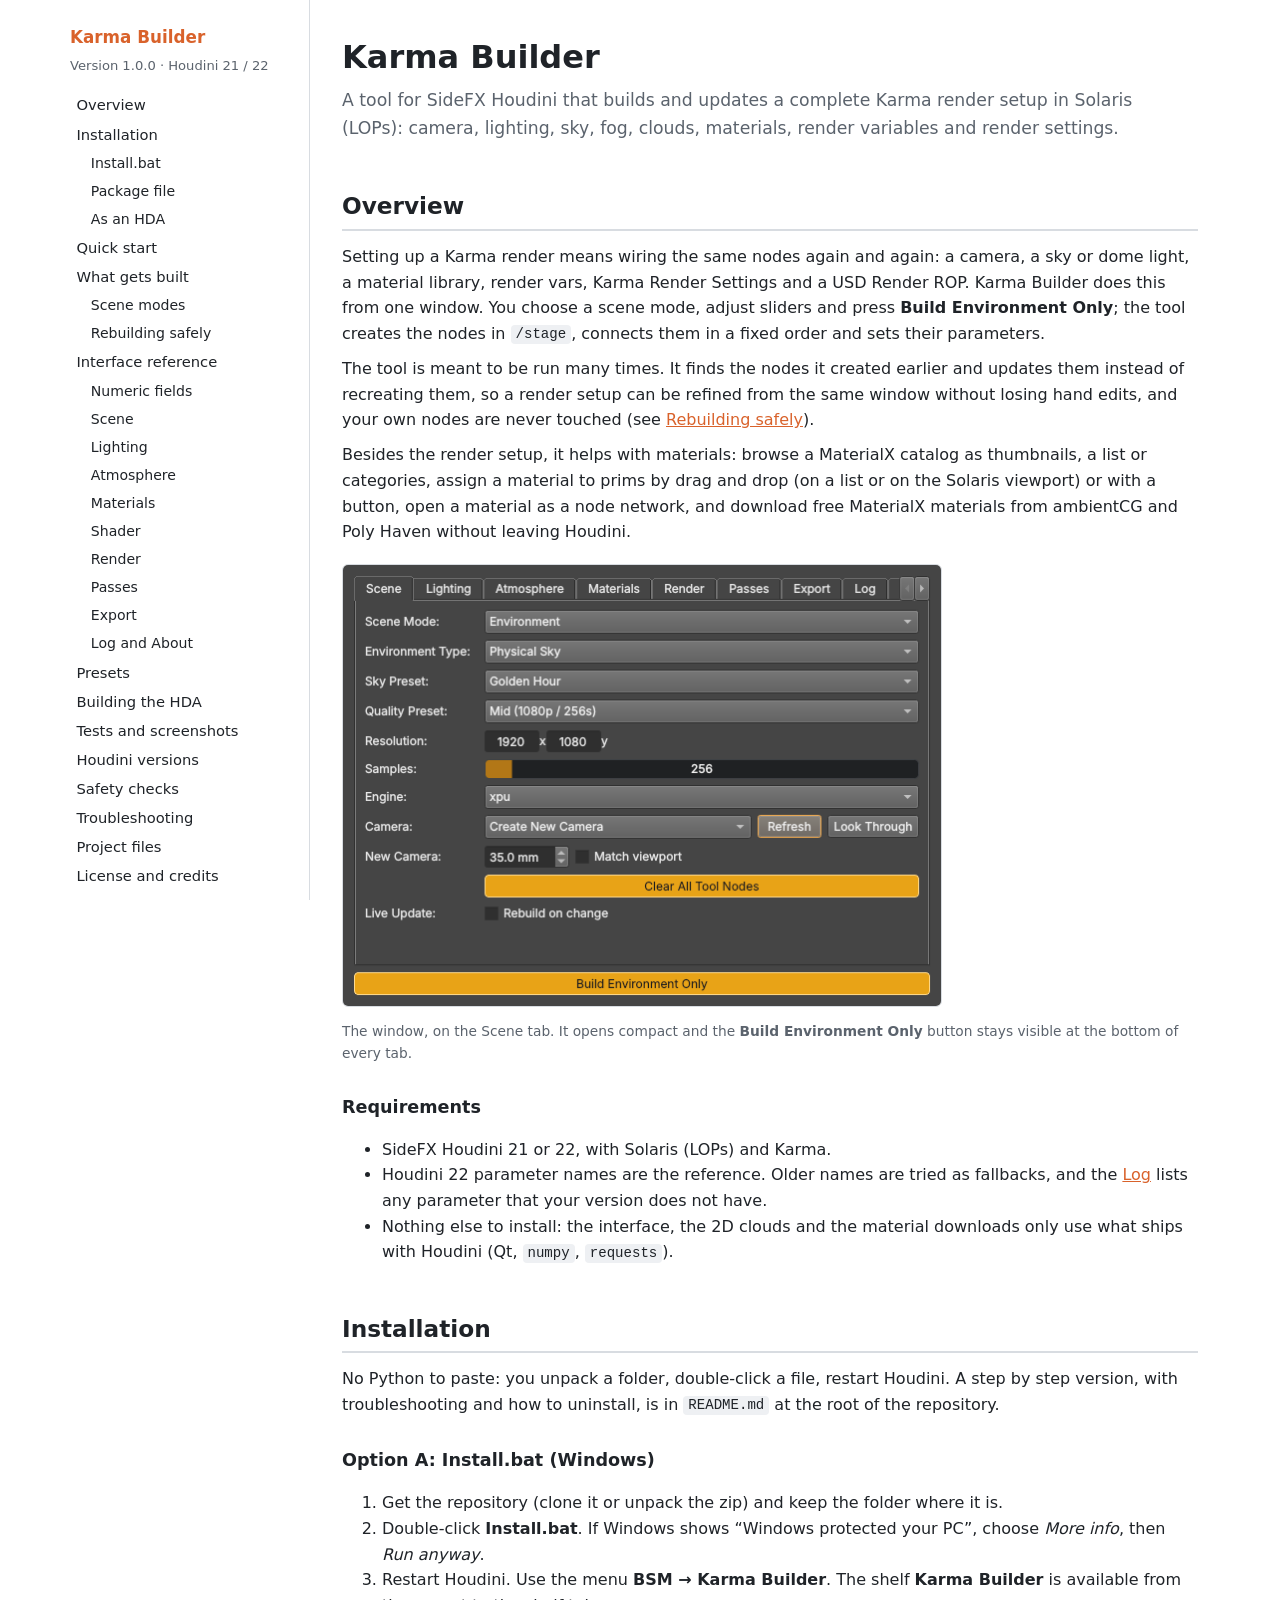
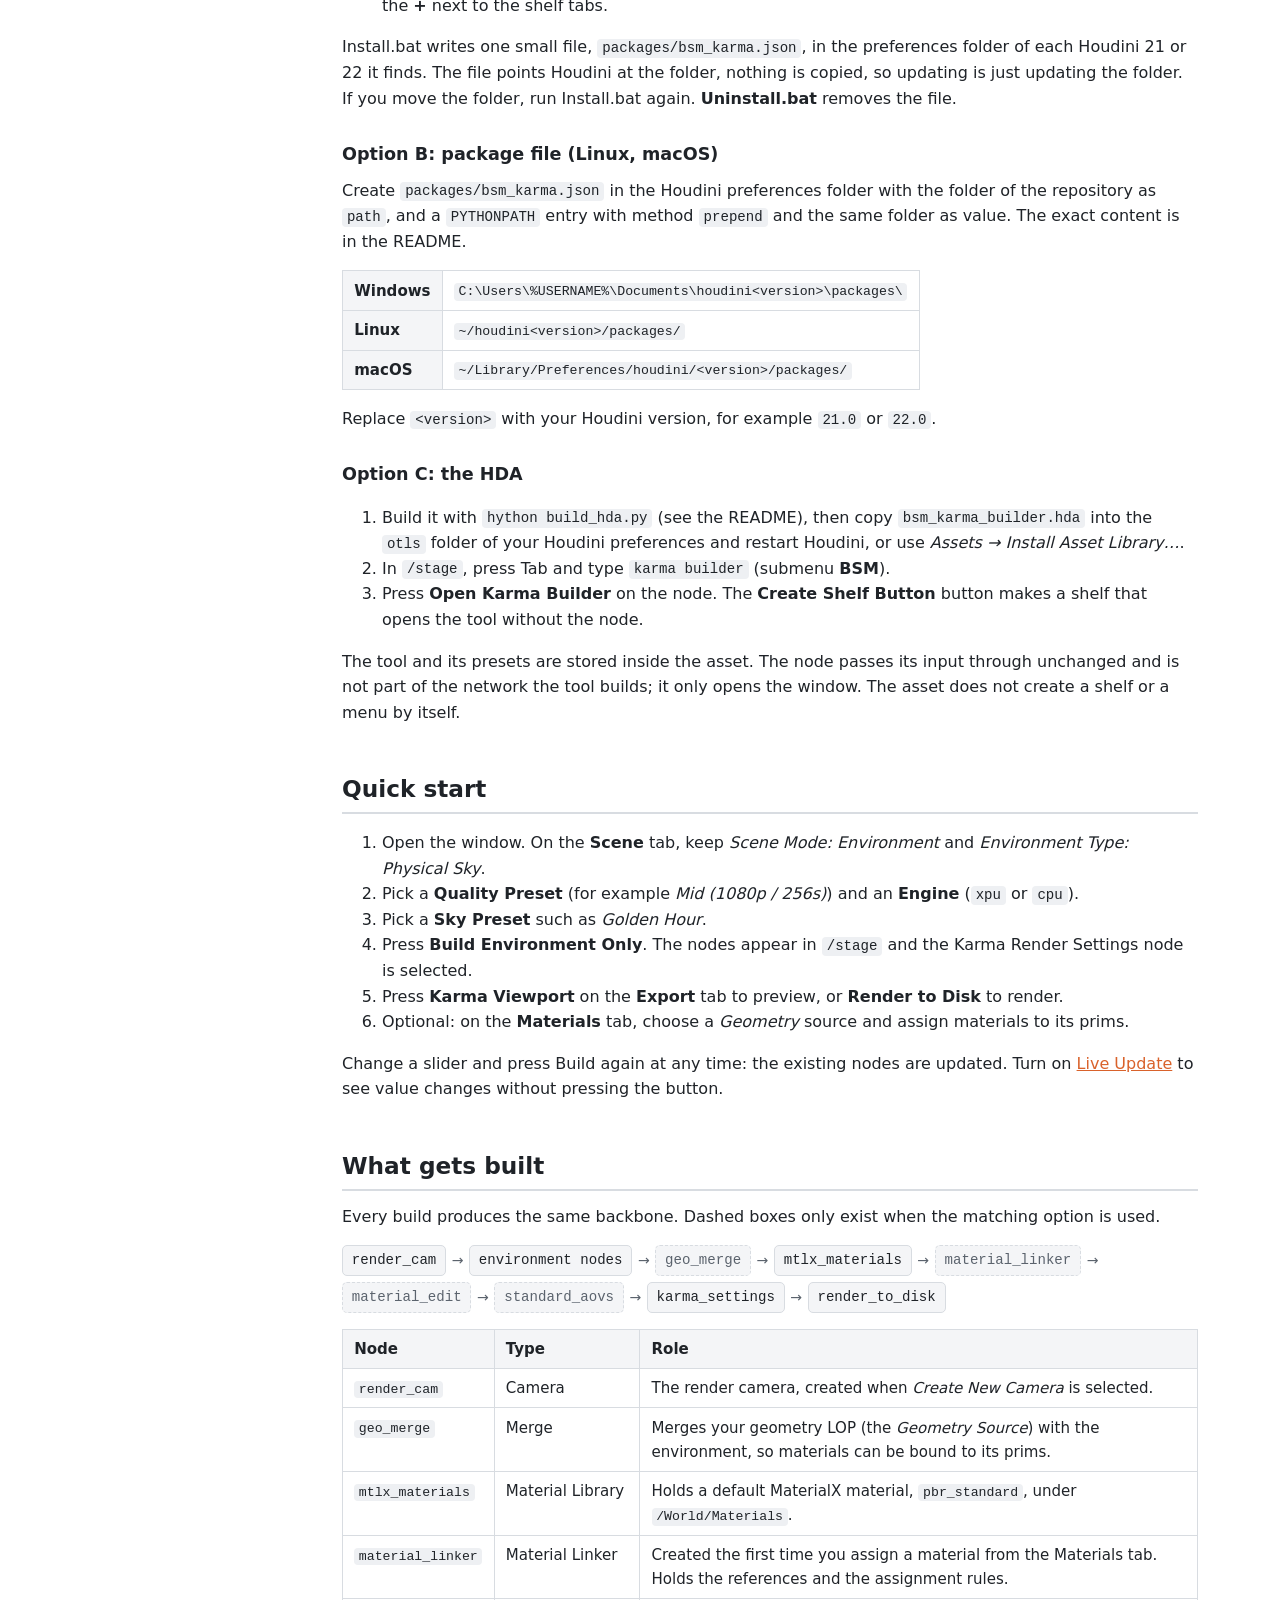
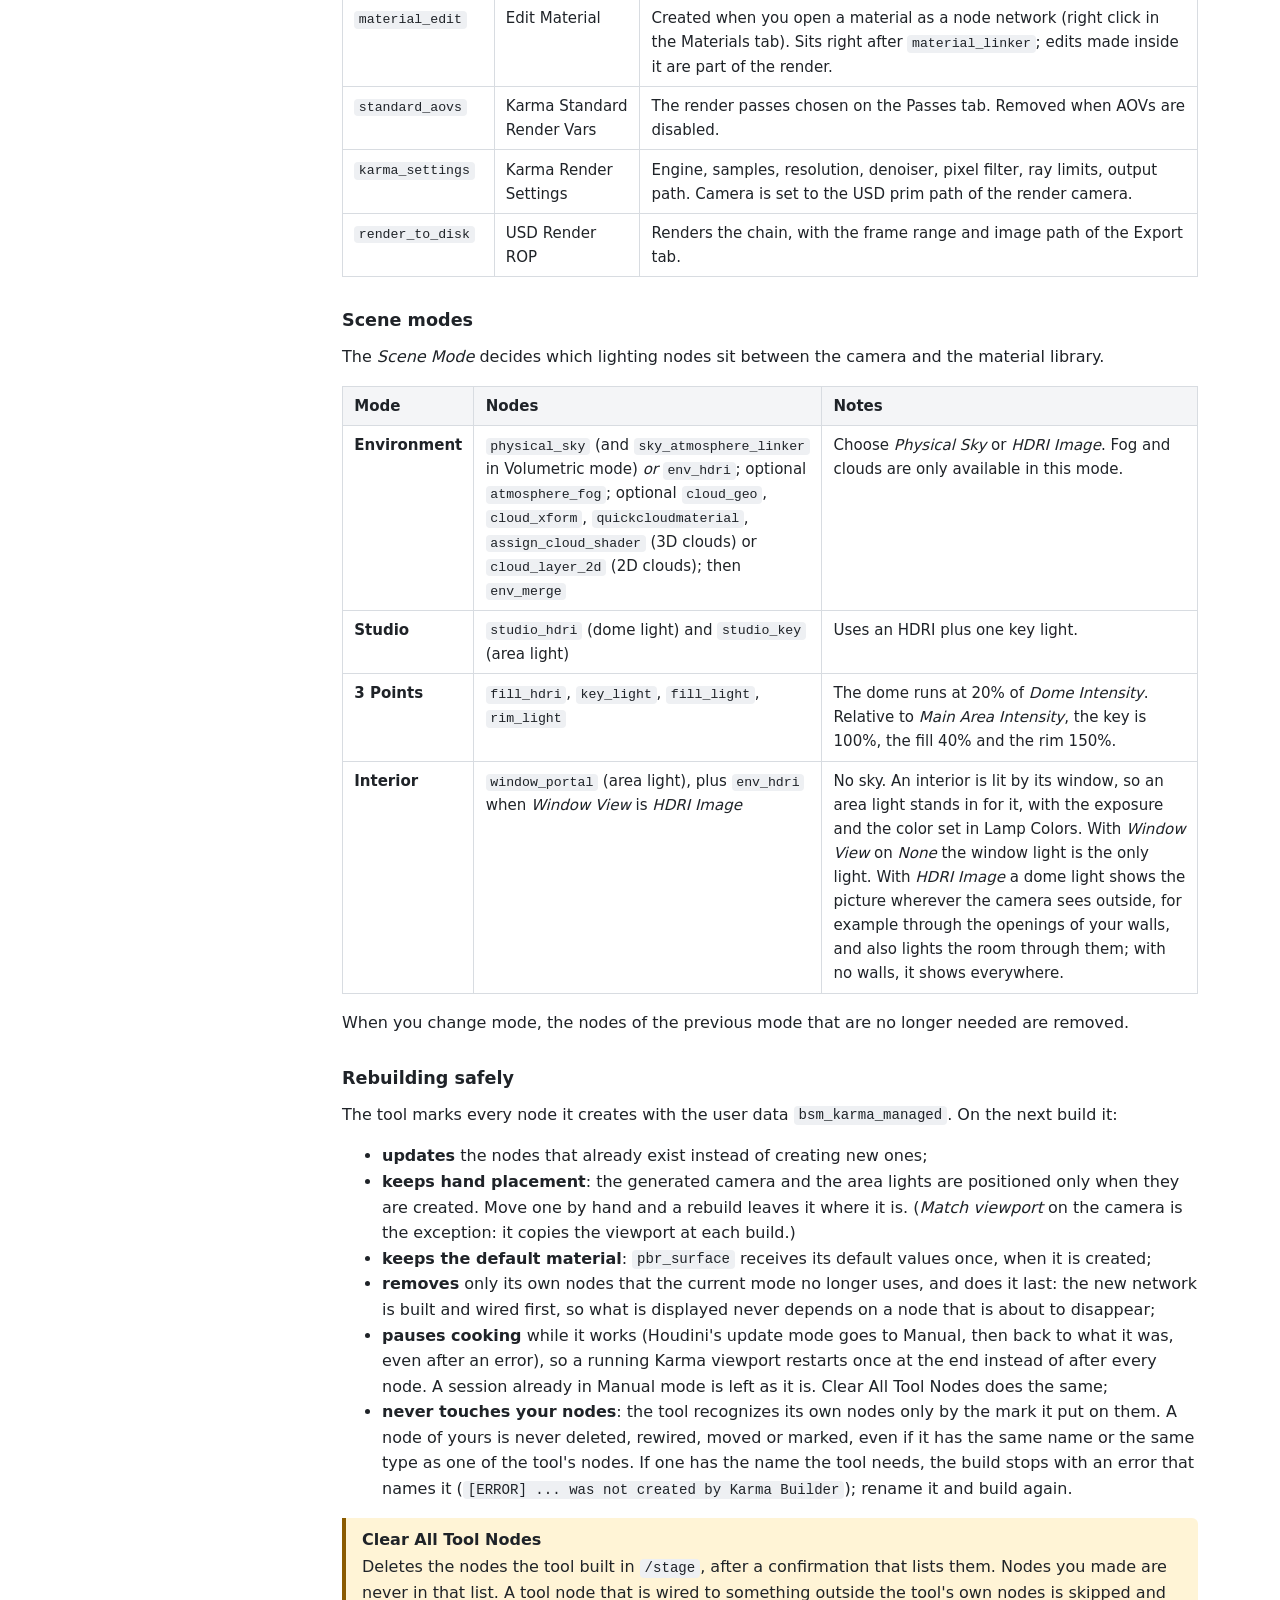
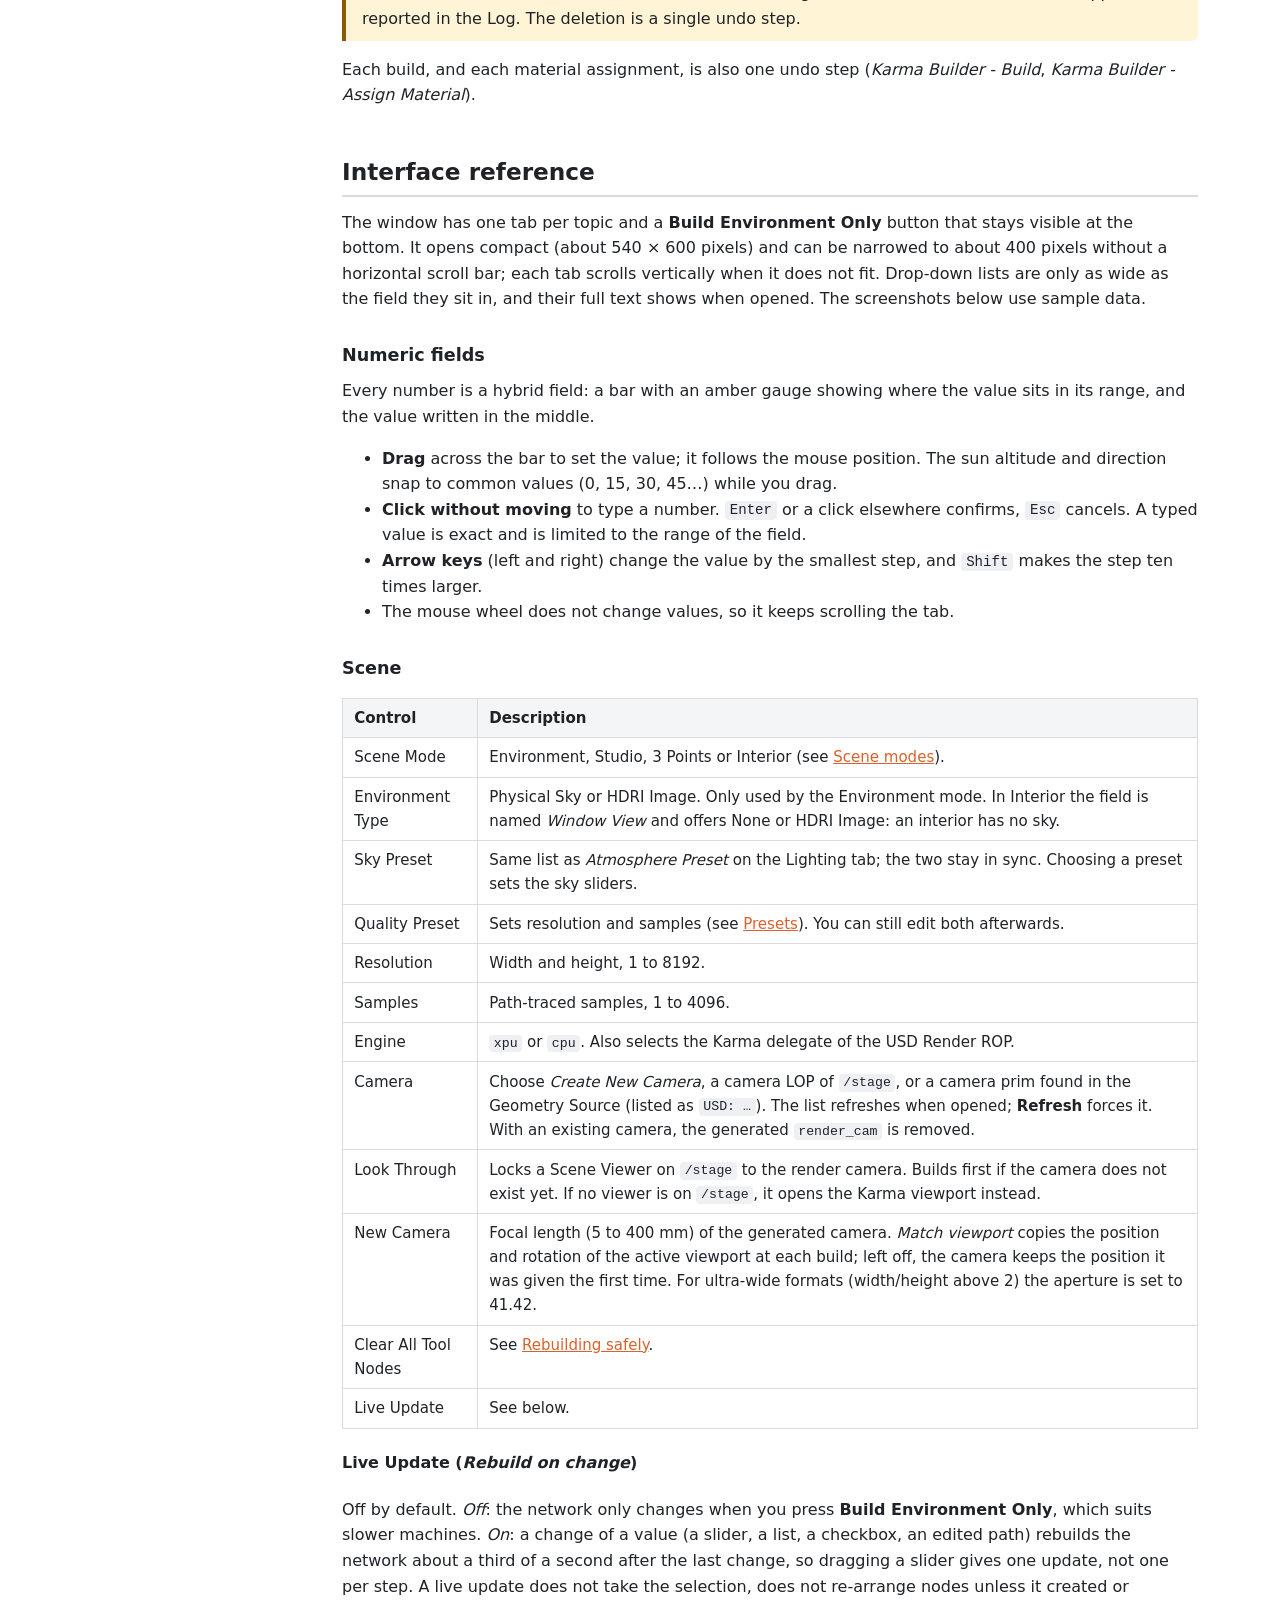
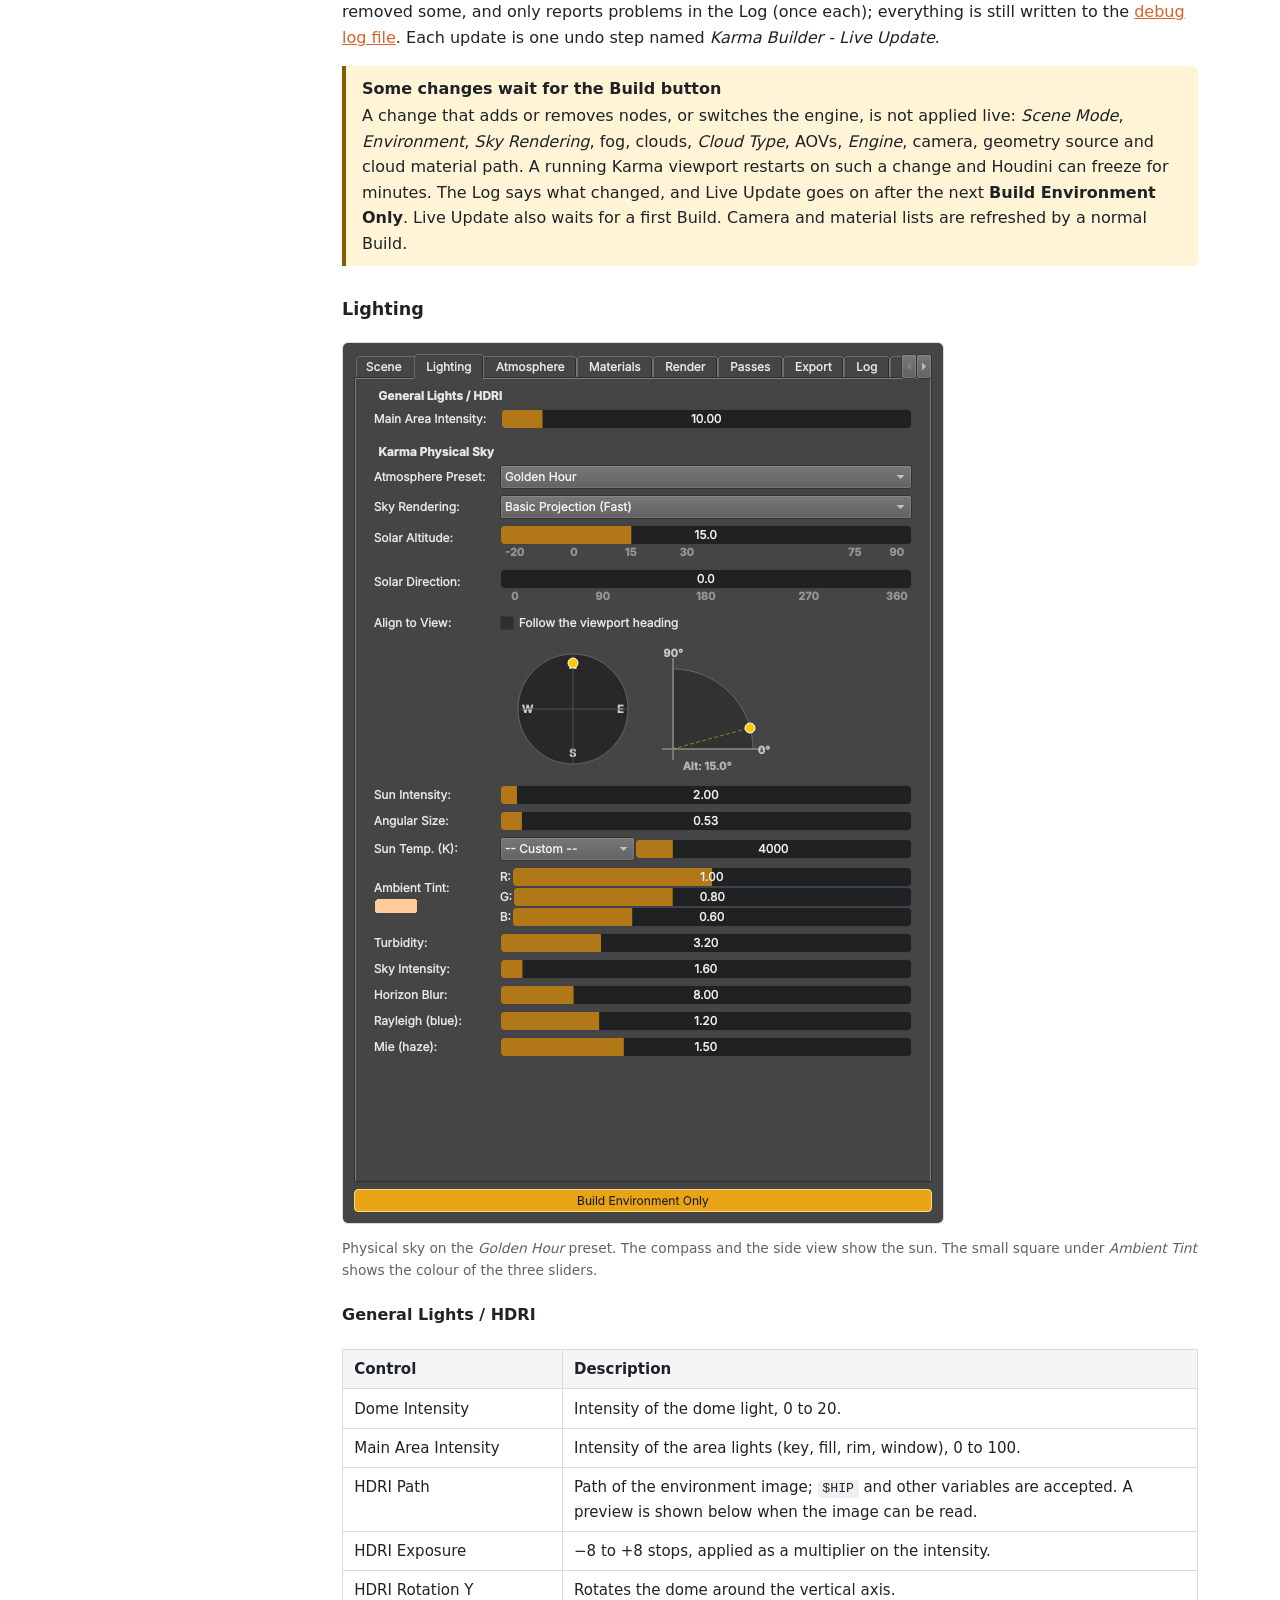
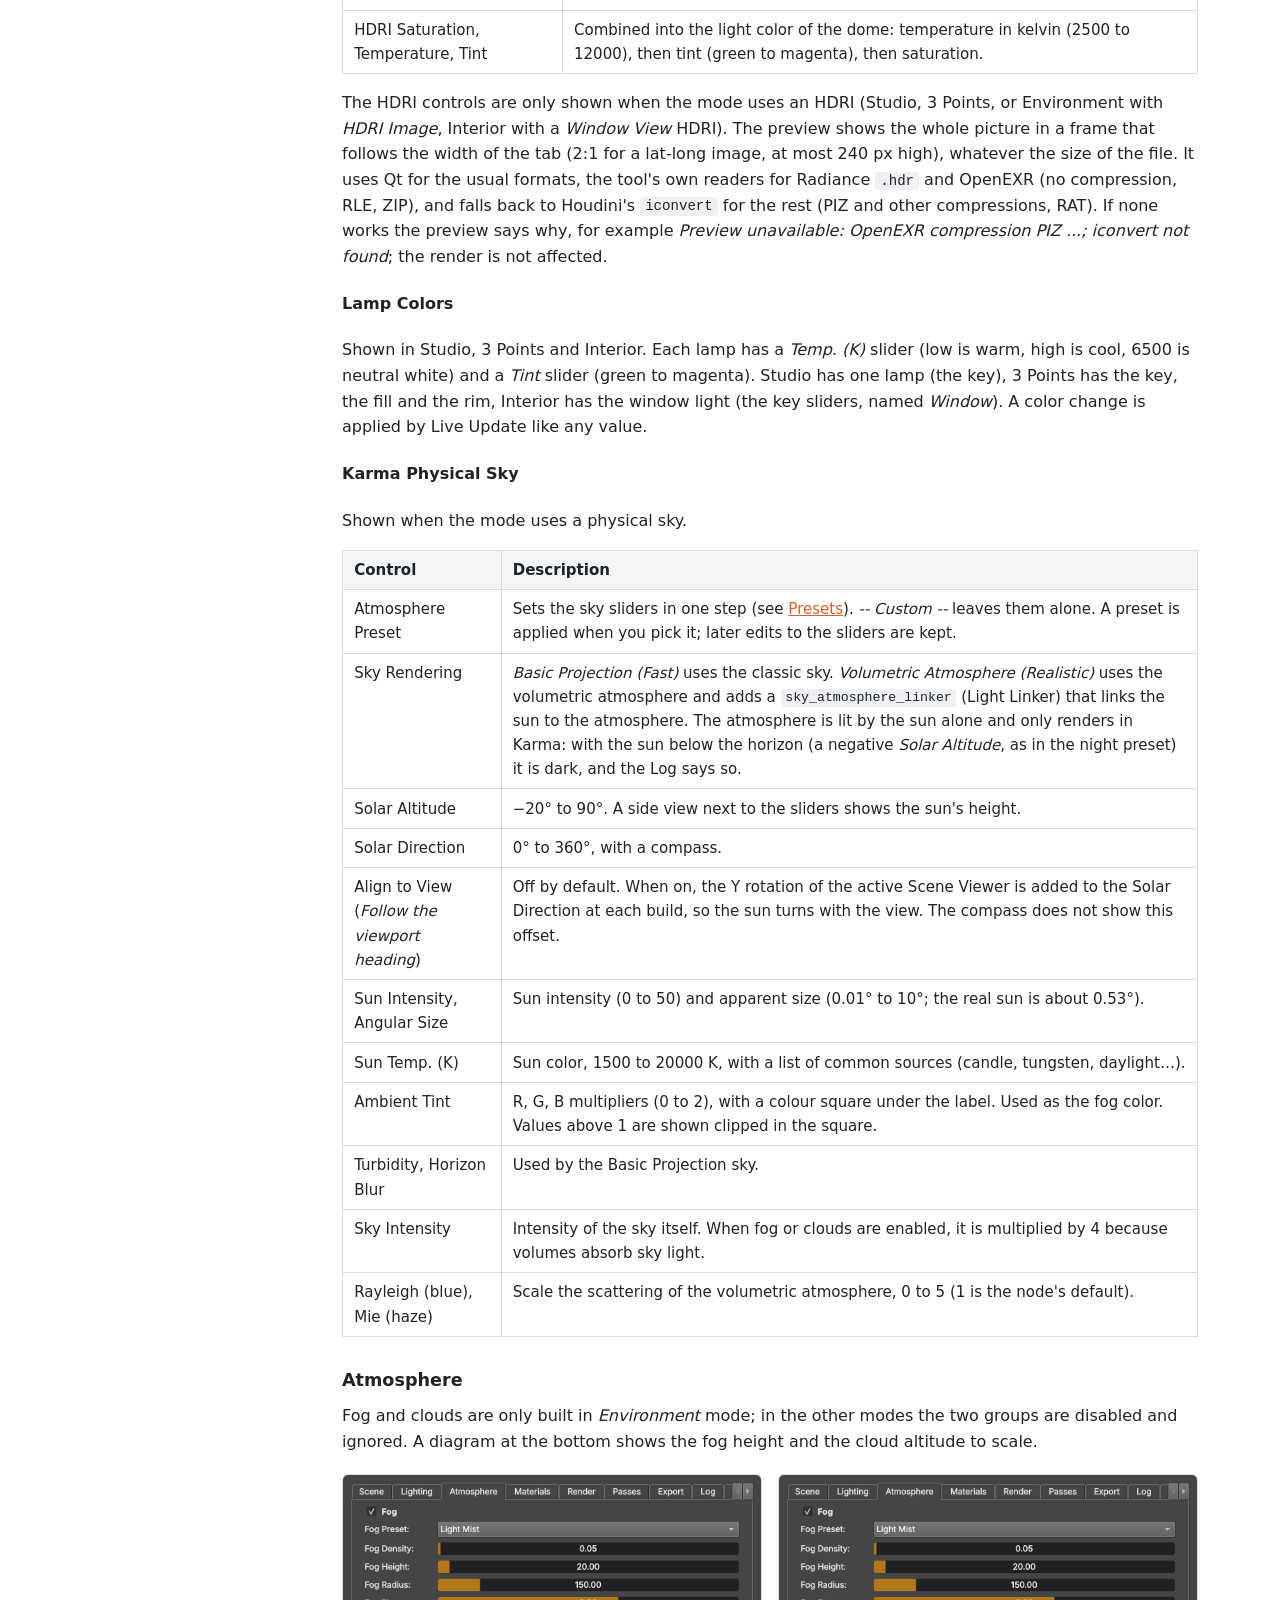
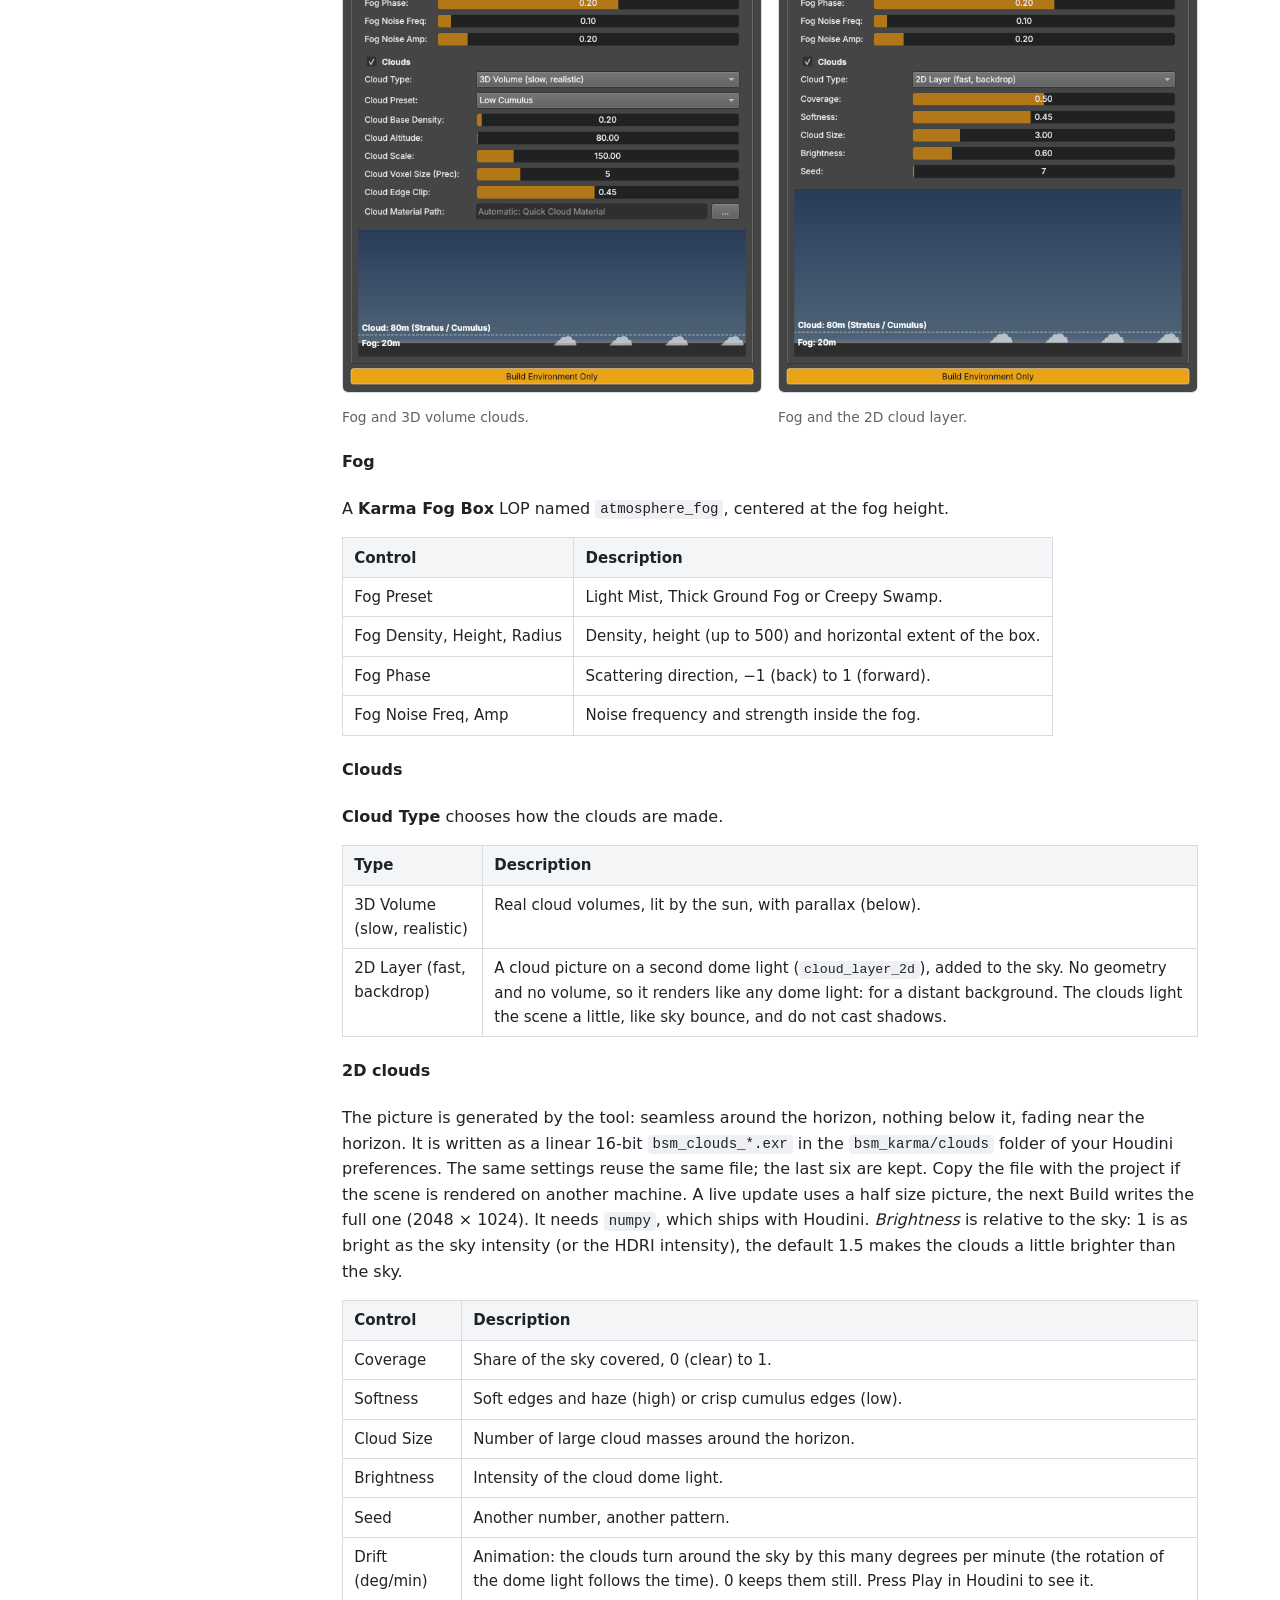
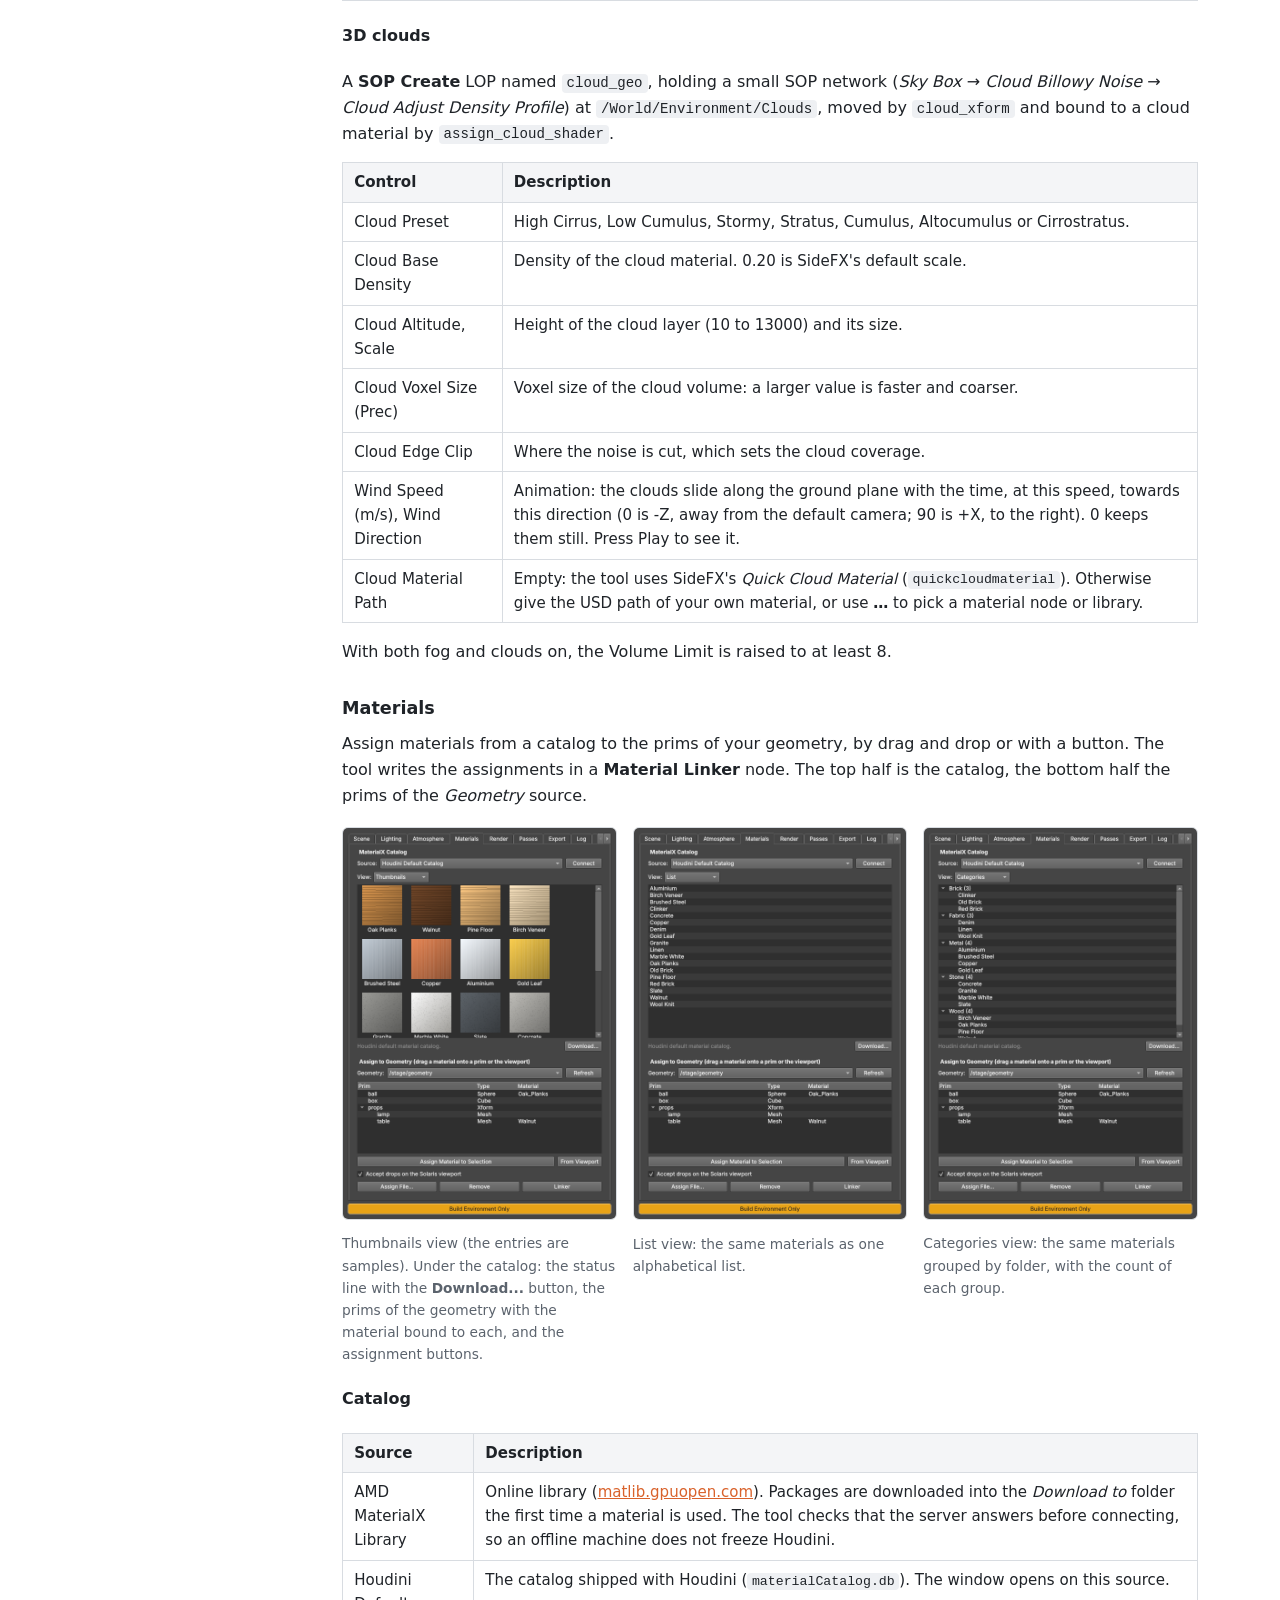
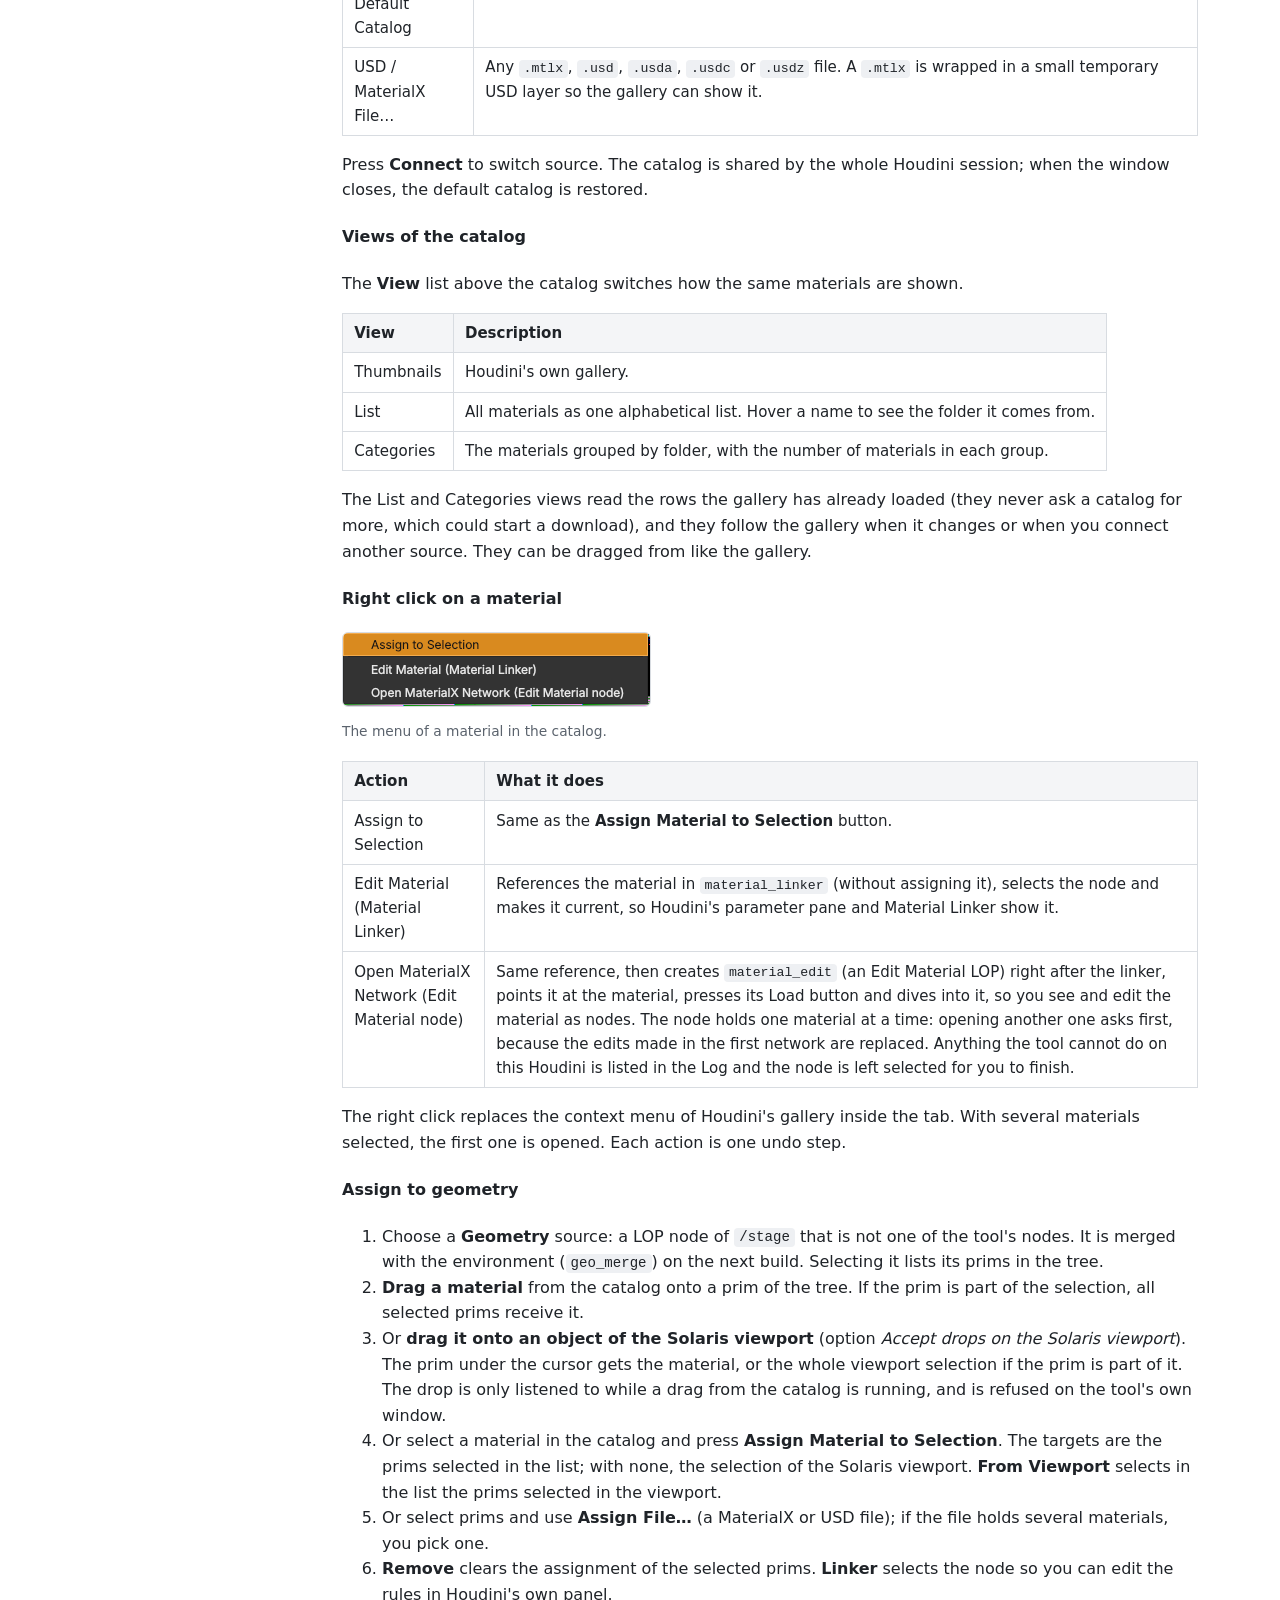
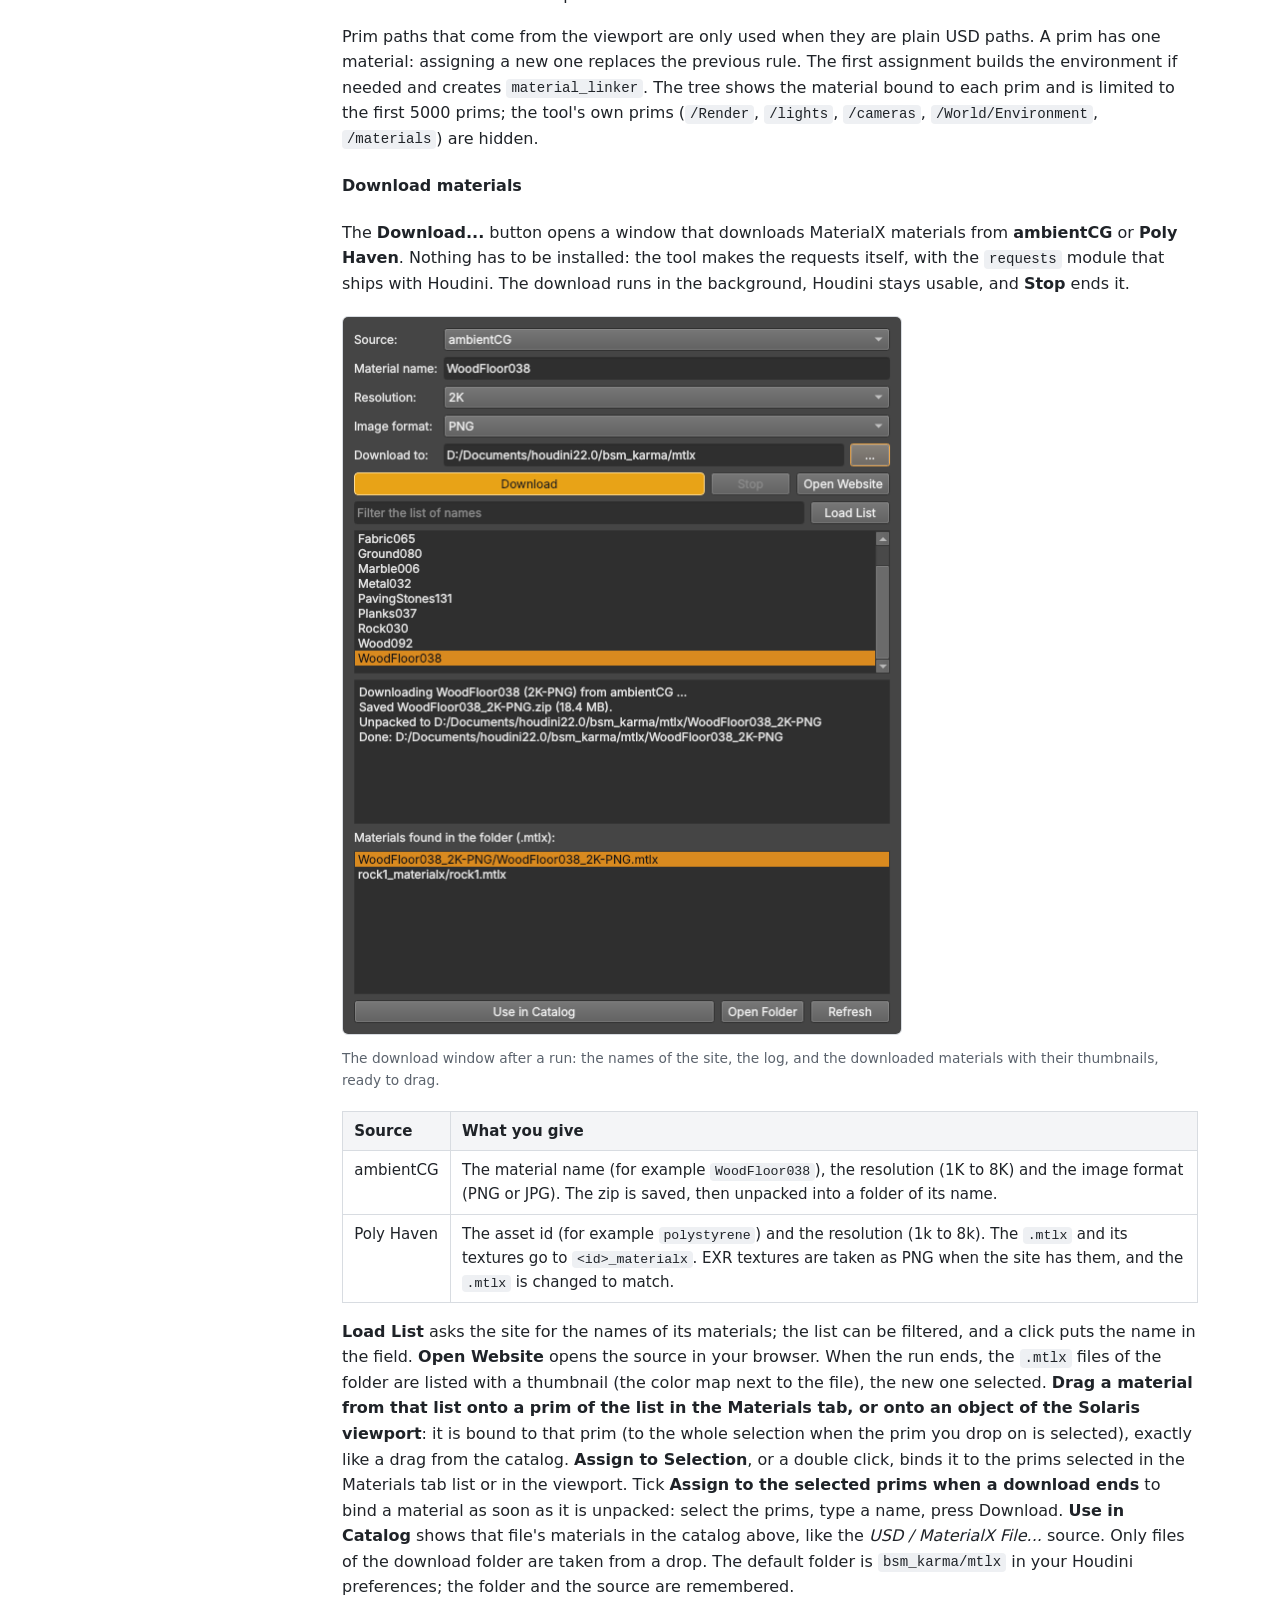
==== commit ecbdac05: "The tool is called Karma Builder: BSM removed from the window title, About, shelf label, undo steps," ====
--- a/docs/index.html
+++ b/docs/index.html
@@ -3,7 +3,7 @@
 <head>
 <meta charset="utf-8">
 <meta name="viewport" content="width=device-width, initial-scale=1">
-<title>BSM Karma Builder Documentation</title>
+<title>Karma Builder Documentation</title>
 <style>
 :root {
   --bg: #ffffff; --panel: #f4f5f7; --text: #1f2328; --muted: #5b636d; --line: #d8dce1;
@@ -71,7 +71,7 @@
 <body>
 <div class="layout">
 <nav aria-label="Table of contents">
-  <div class="brand">BSM Karma Builder</div>
+  <div class="brand">Karma Builder</div>
   <div class="ver">Version 1.0.0 &middot; Houdini 21 / 22</div>
   <ol>
     <li><a href="#overview">Overview</a></li>
@@ -100,16 +100,16 @@
 </nav>
 
 <main>
-<h1>BSM Karma Builder</h1>
+<h1>Karma Builder</h1>
 <p class="lead">A tool for SideFX Houdini that builds and updates a complete Karma render setup in Solaris (LOPs): camera, lighting, sky, fog, clouds, materials, render variables and render settings.</p>
 
 <h2 id="overview">Overview</h2>
-<p>Setting up a Karma render means wiring the same nodes again and again: a camera, a sky or dome light, a material library, render vars, Karma Render Settings and a USD Render ROP. BSM Karma Builder does this from one window. You choose a scene mode, adjust sliders and press <strong>Build Environment Only</strong>; the tool creates the nodes in <code>/stage</code>, connects them in a fixed order and sets their parameters.</p>
+<p>Setting up a Karma render means wiring the same nodes again and again: a camera, a sky or dome light, a material library, render vars, Karma Render Settings and a USD Render ROP. Karma Builder does this from one window. You choose a scene mode, adjust sliders and press <strong>Build Environment Only</strong>; the tool creates the nodes in <code>/stage</code>, connects them in a fixed order and sets their parameters.</p>
 <p>The tool is meant to be run many times. It finds the nodes it created earlier and updates them instead of recreating them, so a render setup can be refined from the same window without losing hand edits, and your own nodes are never touched (see <a href="#incremental">Rebuilding safely</a>).</p>
 <p>Besides the render setup, it helps with materials: browse a MaterialX catalog as thumbnails, a list or categories, assign a material to prims by drag and drop (on a list or on the Solaris viewport) or with a button, open a material as a node network, and download free MaterialX materials from ambientCG and Poly Haven without leaving Houdini.</p>
 
 <figure>
-  <img src="screenshots/scene.png" alt="The Scene tab of the BSM Karma Builder window" loading="lazy" width="600">
+  <img src="screenshots/scene.png" alt="The Scene tab of the Karma Builder window" loading="lazy" width="600">
   <figcaption>The window, on the Scene tab. It opens compact and the <strong>Build Environment Only</strong> button stays visible at the bottom of every tab.</figcaption>
 </figure>
 
@@ -126,7 +126,7 @@
 <ol>
   <li>Get the repository (clone it or unpack the zip) and keep the folder where it is.</li>
   <li>Double-click <strong>Install.bat</strong>. If Windows shows &ldquo;Windows protected your PC&rdquo;, choose <em>More info</em>, then <em>Run anyway</em>.</li>
-  <li>Restart Houdini. Use the menu <strong>BSM &rarr; Karma Builder</strong>. The shelf <strong>BSM Karma</strong> is available from the <strong>+</strong> next to the shelf tabs.</li>
+  <li>Restart Houdini. Use the menu <strong>BSM &rarr; Karma Builder</strong>. The shelf <strong>Karma Builder</strong> is available from the <strong>+</strong> next to the shelf tabs.</li>
 </ol>
 <p>Install.bat writes one small file, <code>packages/bsm_karma.json</code>, in the preferences folder of each Houdini 21 or 22 it finds. The file points Houdini at the folder, nothing is copied, so updating is just updating the folder. If you move the folder, run Install.bat again. <strong>Uninstall.bat</strong> removes the file.</p>
 
@@ -204,10 +204,10 @@
   <li><strong>keeps the default material</strong>: <code>pbr_surface</code> receives its default values once, when it is created;</li>
   <li><strong>removes</strong> only its own nodes that the current mode no longer uses, and does it last: the new network is built and wired first, so what is displayed never depends on a node that is about to disappear;</li>
   <li><strong>pauses cooking</strong> while it works (Houdini's update mode goes to Manual, then back to what it was, even after an error), so a running Karma viewport restarts once at the end instead of after every node. A session already in Manual mode is left as it is. Clear All Tool Nodes does the same;</li>
-  <li><strong>never touches your nodes</strong>: the tool recognizes its own nodes only by the mark it put on them. A node of yours is never deleted, rewired, moved or marked, even if it has the same name or the same type as one of the tool's nodes. If one has the name the tool needs, the build stops with an error that names it (<code>[ERROR] ... was not created by BSM Karma Builder</code>); rename it and build again.</li>
+  <li><strong>never touches your nodes</strong>: the tool recognizes its own nodes only by the mark it put on them. A node of yours is never deleted, rewired, moved or marked, even if it has the same name or the same type as one of the tool's nodes. If one has the name the tool needs, the build stops with an error that names it (<code>[ERROR] ... was not created by Karma Builder</code>); rename it and build again.</li>
 </ul>
 <div class="callout warn"><strong>Clear All Tool Nodes</strong>Deletes the nodes the tool built in <code>/stage</code>, after a confirmation that lists them. Nodes you made are never in that list. A tool node that is wired to something outside the tool's own nodes is skipped and reported in the Log. The deletion is a single undo step.</div>
-<p>Each build, and each material assignment, is also one undo step (<em>BSM Karma - Build</em>, <em>BSM Karma - Assign Material</em>).</p>
+<p>Each build, and each material assignment, is also one undo step (<em>Karma Builder - Build</em>, <em>Karma Builder - Assign Material</em>).</p>
 
 <h2 id="ui">Interface reference</h2>
 <p>The window has one tab per topic and a <strong>Build Environment Only</strong> button that stays visible at the bottom. It opens compact (about 540 &times; 600 pixels) and can be narrowed to about 400 pixels without a horizontal scroll bar; each tab scrolls vertically when it does not fit. Drop-down lists are only as wide as the field they sit in, and their full text shows when opened. The screenshots below use sample data.</p>
@@ -237,7 +237,7 @@
   <tr><td>Live Update</td><td>See below.</td></tr>
 </table>
 <h4 id="live-update">Live Update (<em>Rebuild on change</em>)</h4>
-<p>Off by default. <em>Off</em>: the network only changes when you press <strong>Build Environment Only</strong>, which suits slower machines. <em>On</em>: a change of a value (a slider, a list, a checkbox, an edited path) rebuilds the network about a third of a second after the last change, so dragging a slider gives one update, not one per step. A live update does not take the selection, does not re-arrange nodes unless it created or removed some, and only reports problems in the Log (once each); everything is still written to the <a href="#debug-log">debug log file</a>. Each update is one undo step named <em>BSM Karma - Live Update</em>.</p>
+<p>Off by default. <em>Off</em>: the network only changes when you press <strong>Build Environment Only</strong>, which suits slower machines. <em>On</em>: a change of a value (a slider, a list, a checkbox, an edited path) rebuilds the network about a third of a second after the last change, so dragging a slider gives one update, not one per step. A live update does not take the selection, does not re-arrange nodes unless it created or removed some, and only reports problems in the Log (once each); everything is still written to the <a href="#debug-log">debug log file</a>. Each update is one undo step named <em>Karma Builder - Live Update</em>.</p>
 <div class="callout warn"><strong>Some changes wait for the Build button</strong>A change that adds or removes nodes, or switches the engine, is not applied live: <em>Scene Mode</em>, <em>Environment</em>, <em>Sky Rendering</em>, fog, clouds, <em>Cloud Type</em>, AOVs, <em>Engine</em>, camera, geometry source and cloud material path. A running Karma viewport restarts on such a change and Houdini can freeze for minutes. The Log says what changed, and Live Update goes on after the next <strong>Build Environment Only</strong>. Live Update also waits for a first Build. Camera and material lists are refreshed by a normal Build.</div>
 
 <h3 id="tab-lighting">Lighting</h3>
@@ -620,7 +620,8 @@
   <tr><td><code>tools/ast_equiv.py</code></td><td>Maintainer helper: compares the code with an earlier git revision, ignoring comments, to prove that a style pass changed nothing (<code>python tools/ast_equiv.py [REV]</code>).</td></tr>
   <tr><td><code>tests/</code></td><td>Tests run with <code>hython</code> (<code>tests/run_tests.ps1</code>), and the screenshot script.</td></tr>
   <tr><td><code>docs/</code></td><td>This documentation and its screenshots (<code>docs/screenshots</code>).</td></tr>
-  <tr><td><code>Informations/</code></td><td>License texts and AI transparency notice.</td></tr>
+  <tr><td><code>website/</code></td><td>The site of the tool: home, user guide (built from this documentation), FAQ, contact form and private statistics, in PHP with SQLite.</td></tr>
+  <tr><td><code>Informations/</code></td><td>License texts.</td></tr>
   <tr><td><code>todo.txt</code></td><td>What is left to do, with the file concerned.</td></tr>
   <tr><td><code>bsm_karma_debug.log</code></td><td>Written by the tool (see <a href="#debug-log">Debug log file</a>). Ignored by git.</td></tr>
 </table>
@@ -656,7 +657,7 @@
 <p>Licensed under the <a href="../LICENSE">PolyForm Noncommercial License 1.0.0</a>: free for personal, educational and any other noncommercial use. Studios and commercial use need a commercial license; see <code>Informations/COMMERCIAL_LICENSE.txt</code>. Versions published before 30 September 2026 were released under GPL-3.0.</p>
 <p>Credits: the material downloads follow the requests of the open source <a href="https://pypi.org/project/materialxmaterials/">materialxmaterials</a> tool (Bernard Kwok, Apache 2.0), without using its code or its MaterialX dependency. The materials themselves come from <a href="https://matlib.gpuopen.com">AMD GPUOpen</a>, <a href="https://ambientcg.com">ambientCG</a> and <a href="https://polyhaven.com/textures">Poly Haven</a>, under their own terms.</p>
 
-<footer>BSM Karma Builder 1.0.0 &middot; Author: BSM</footer>
+<footer>Karma Builder 1.0.0 &middot; Author: BSM</footer>
 </main>
 </div>
 </body>
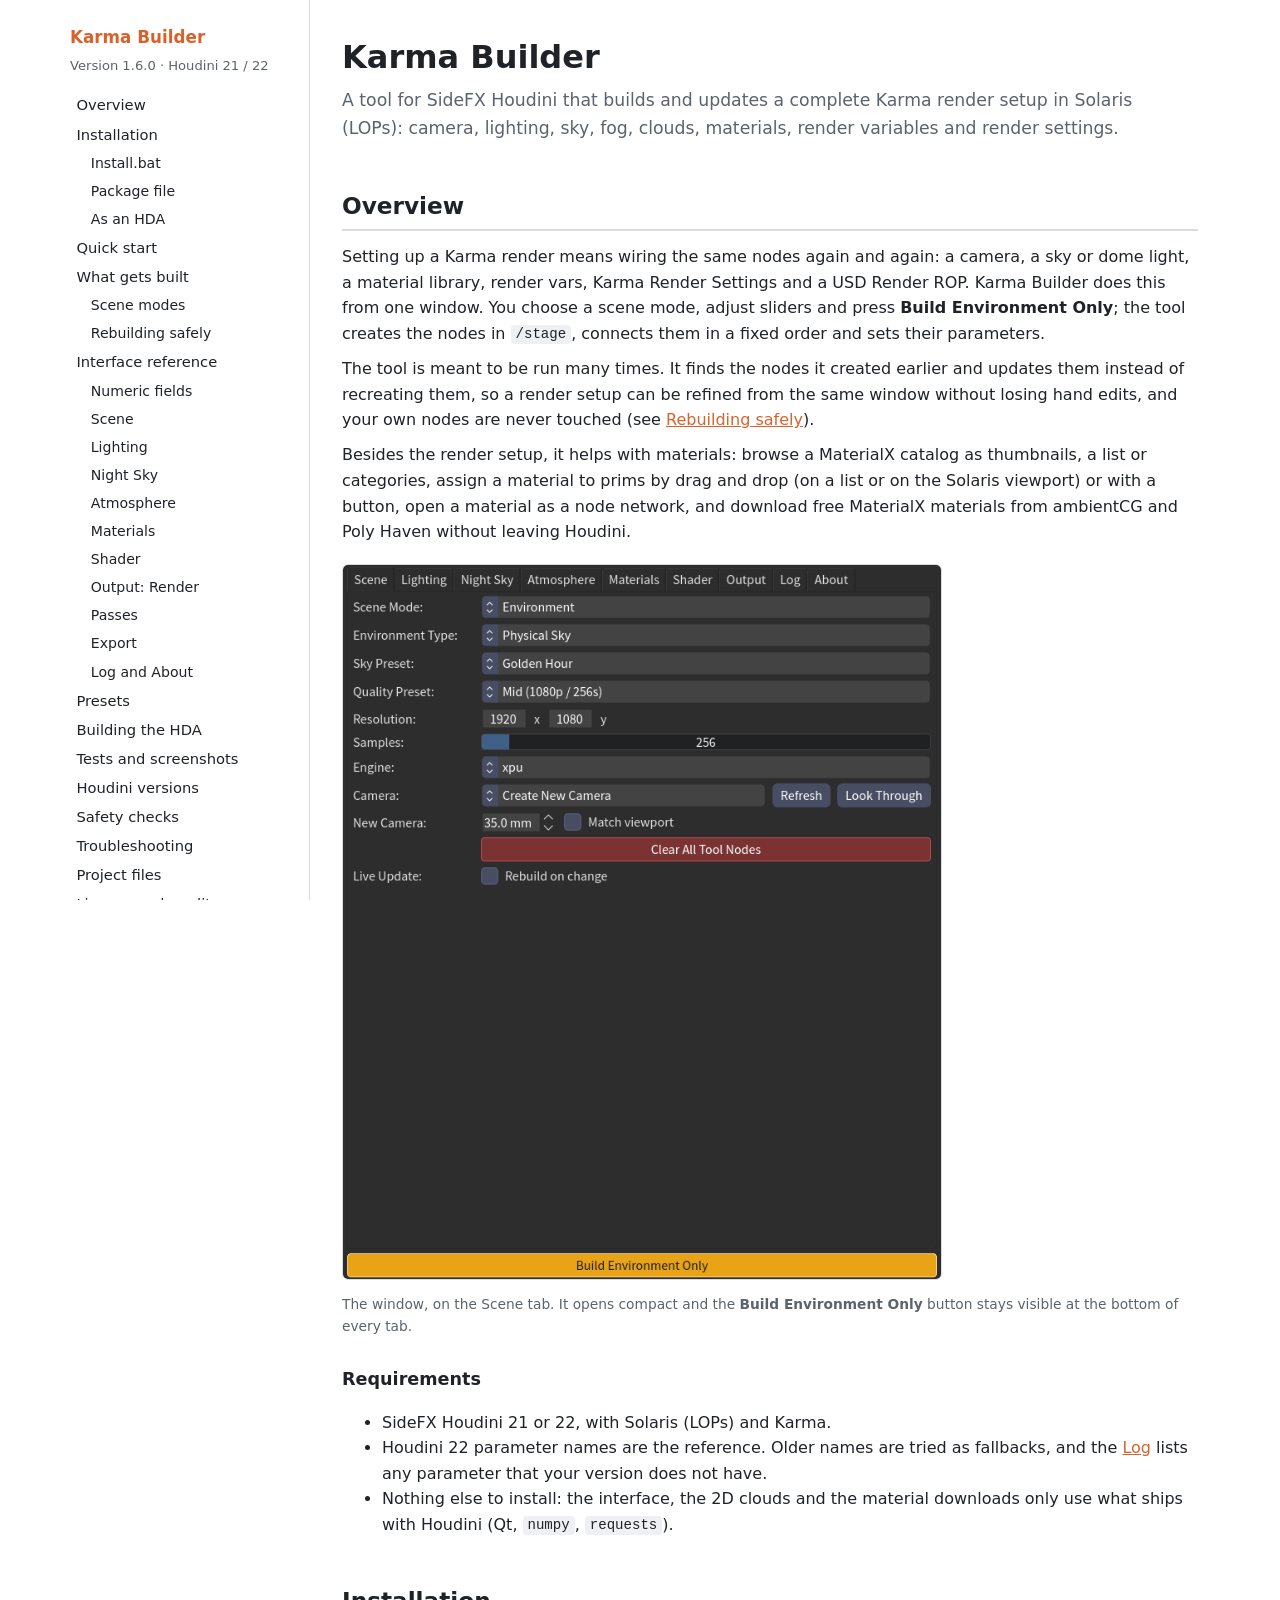
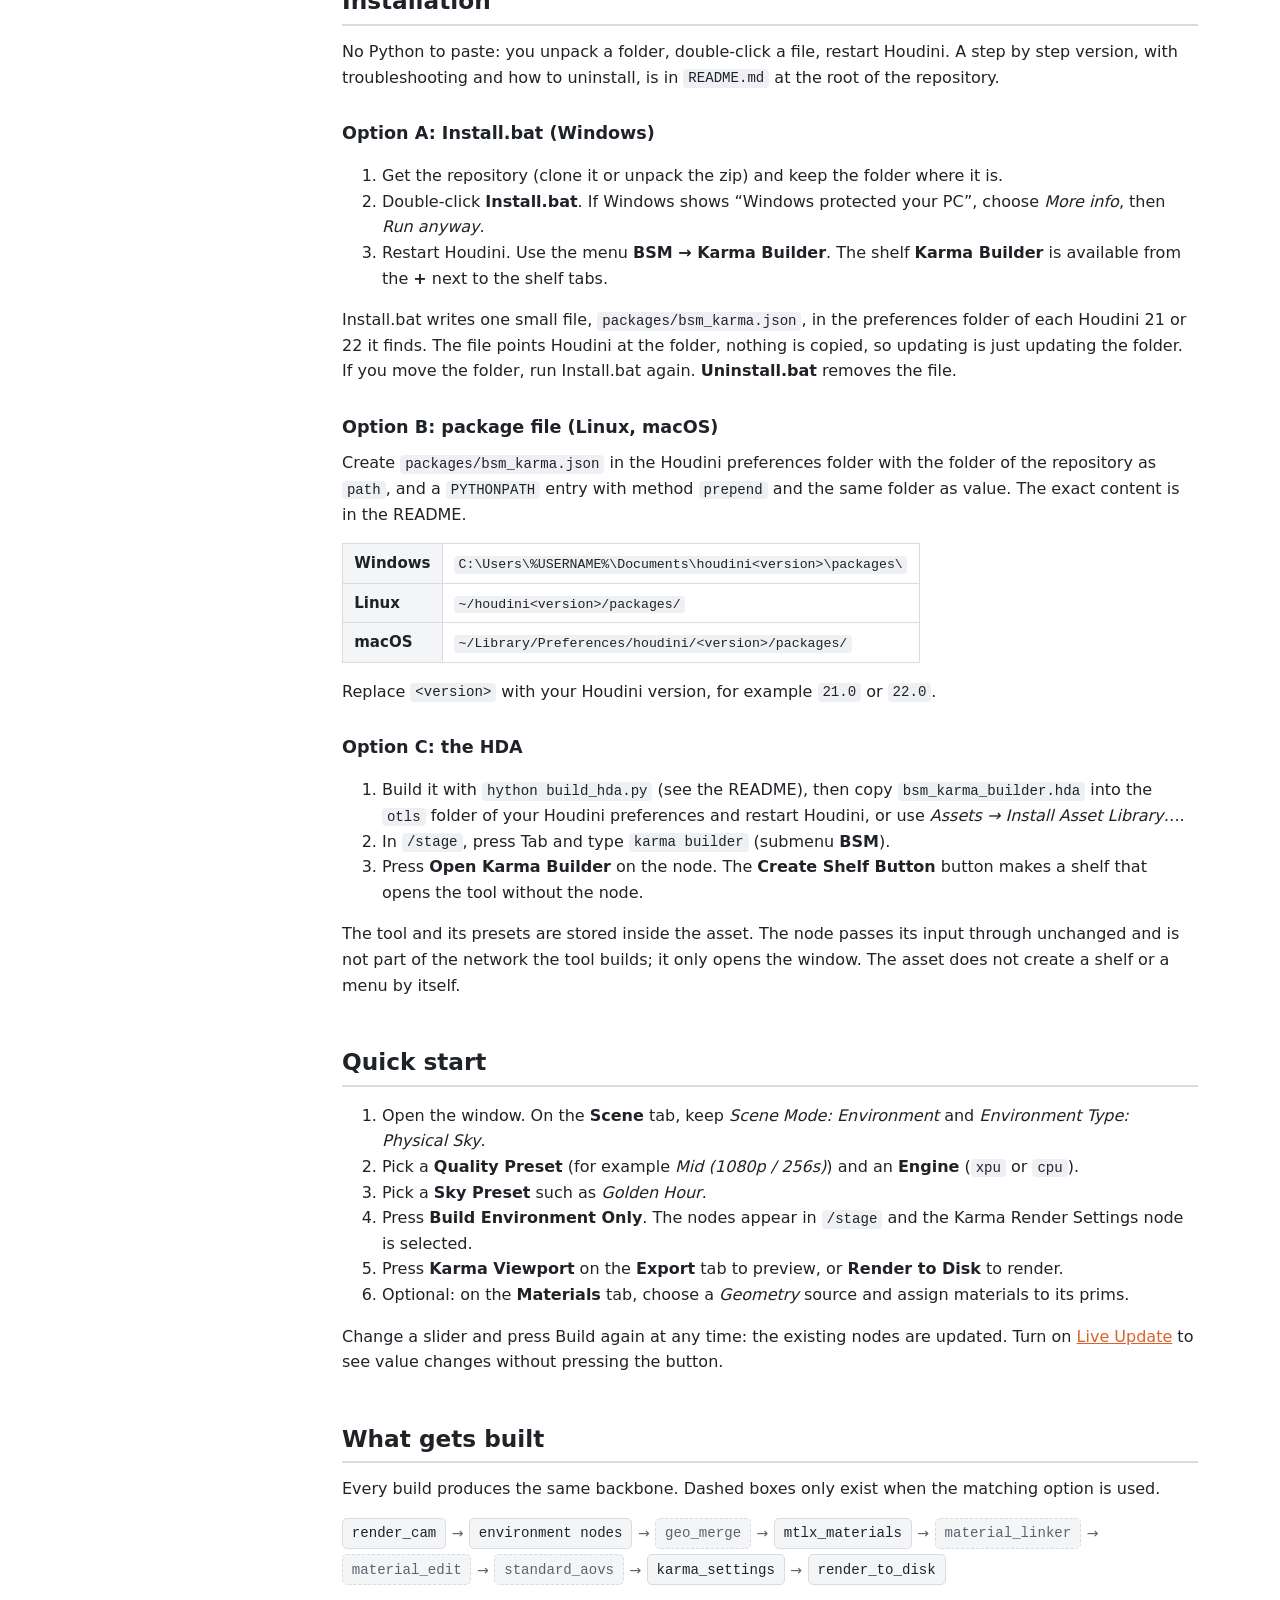
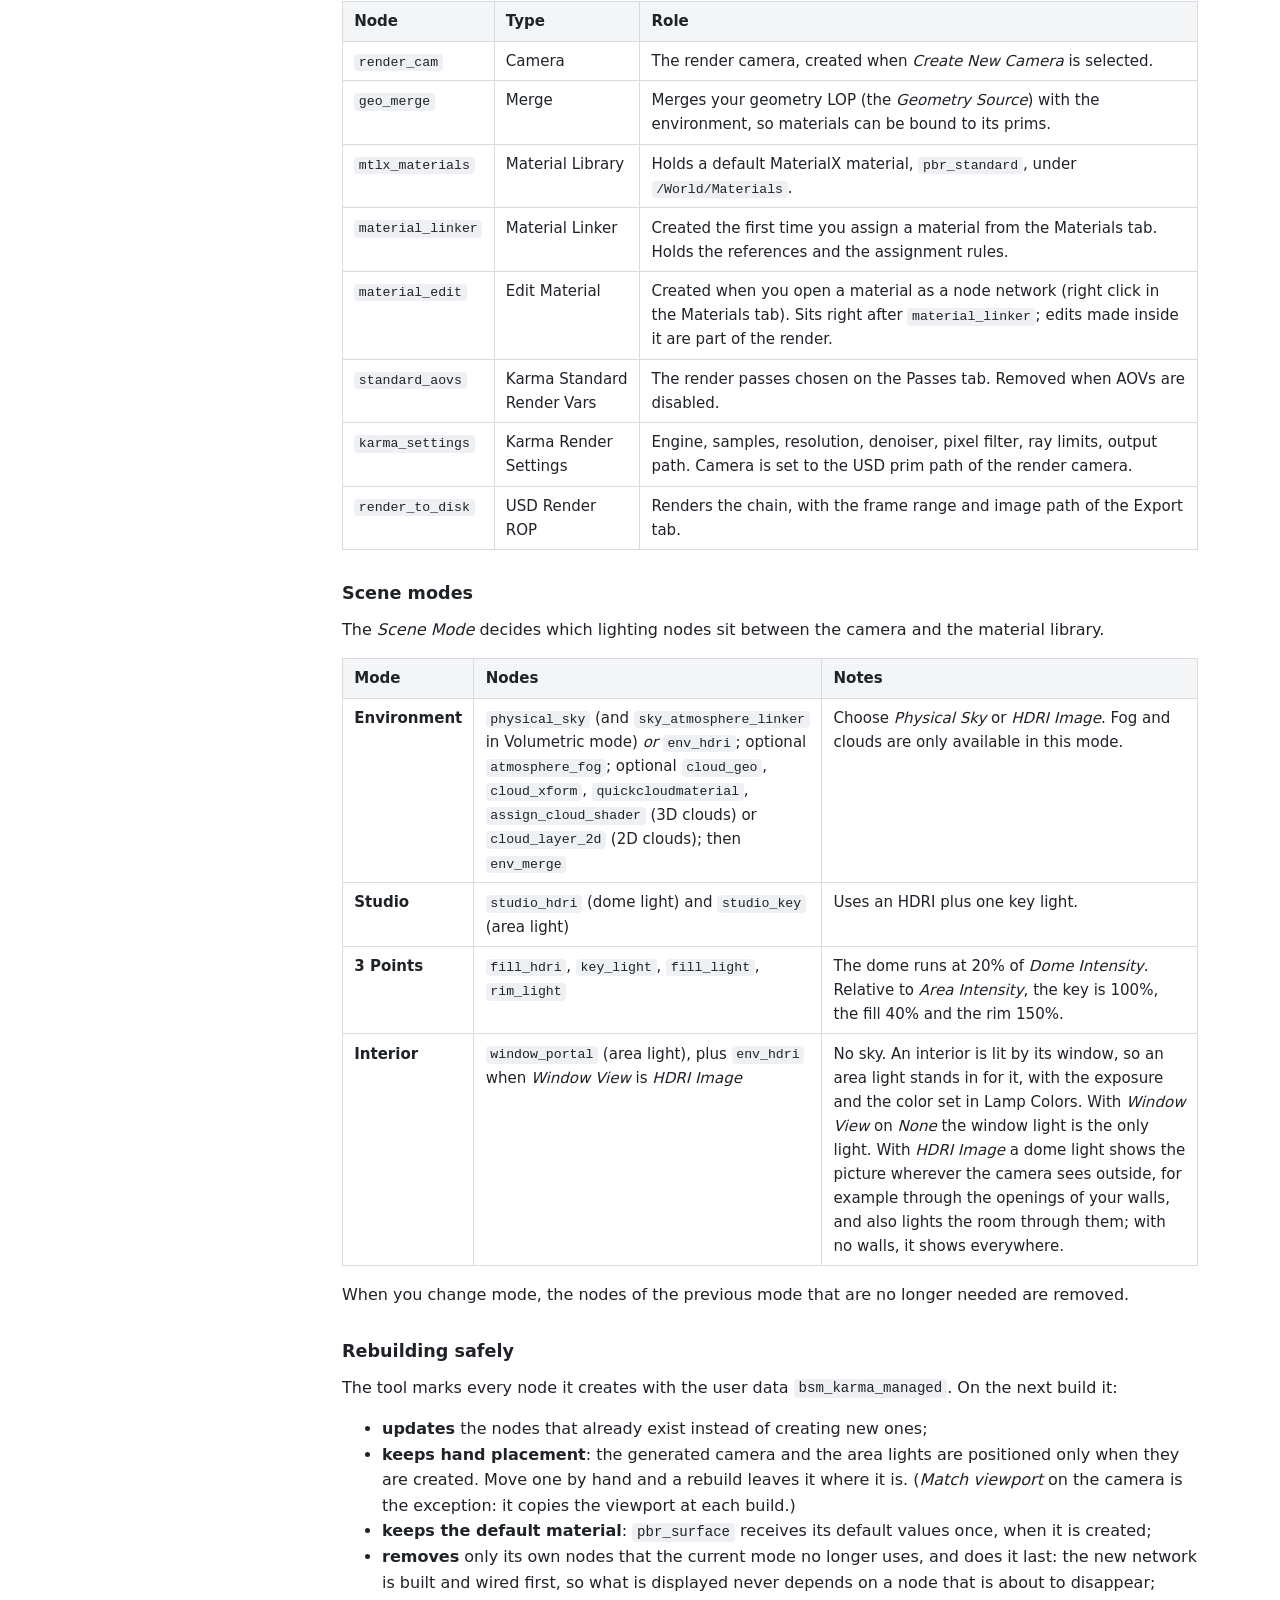
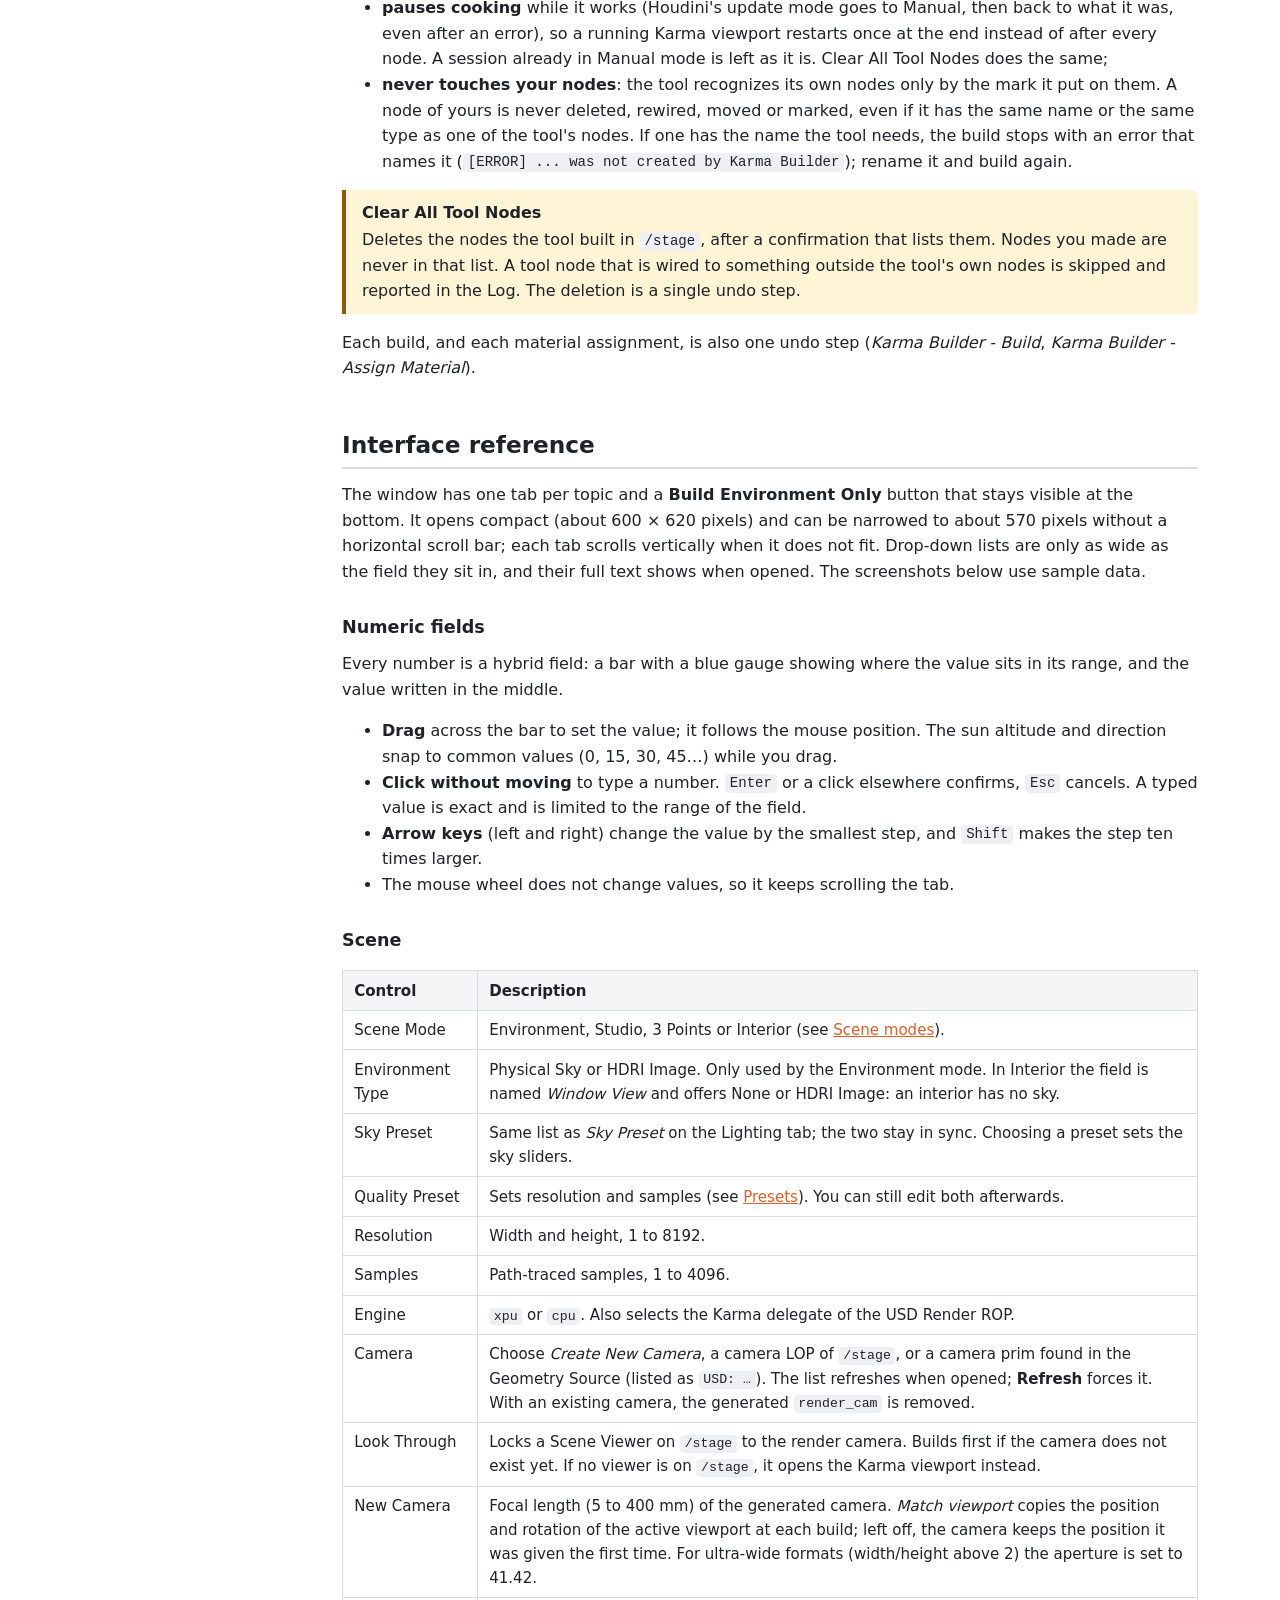
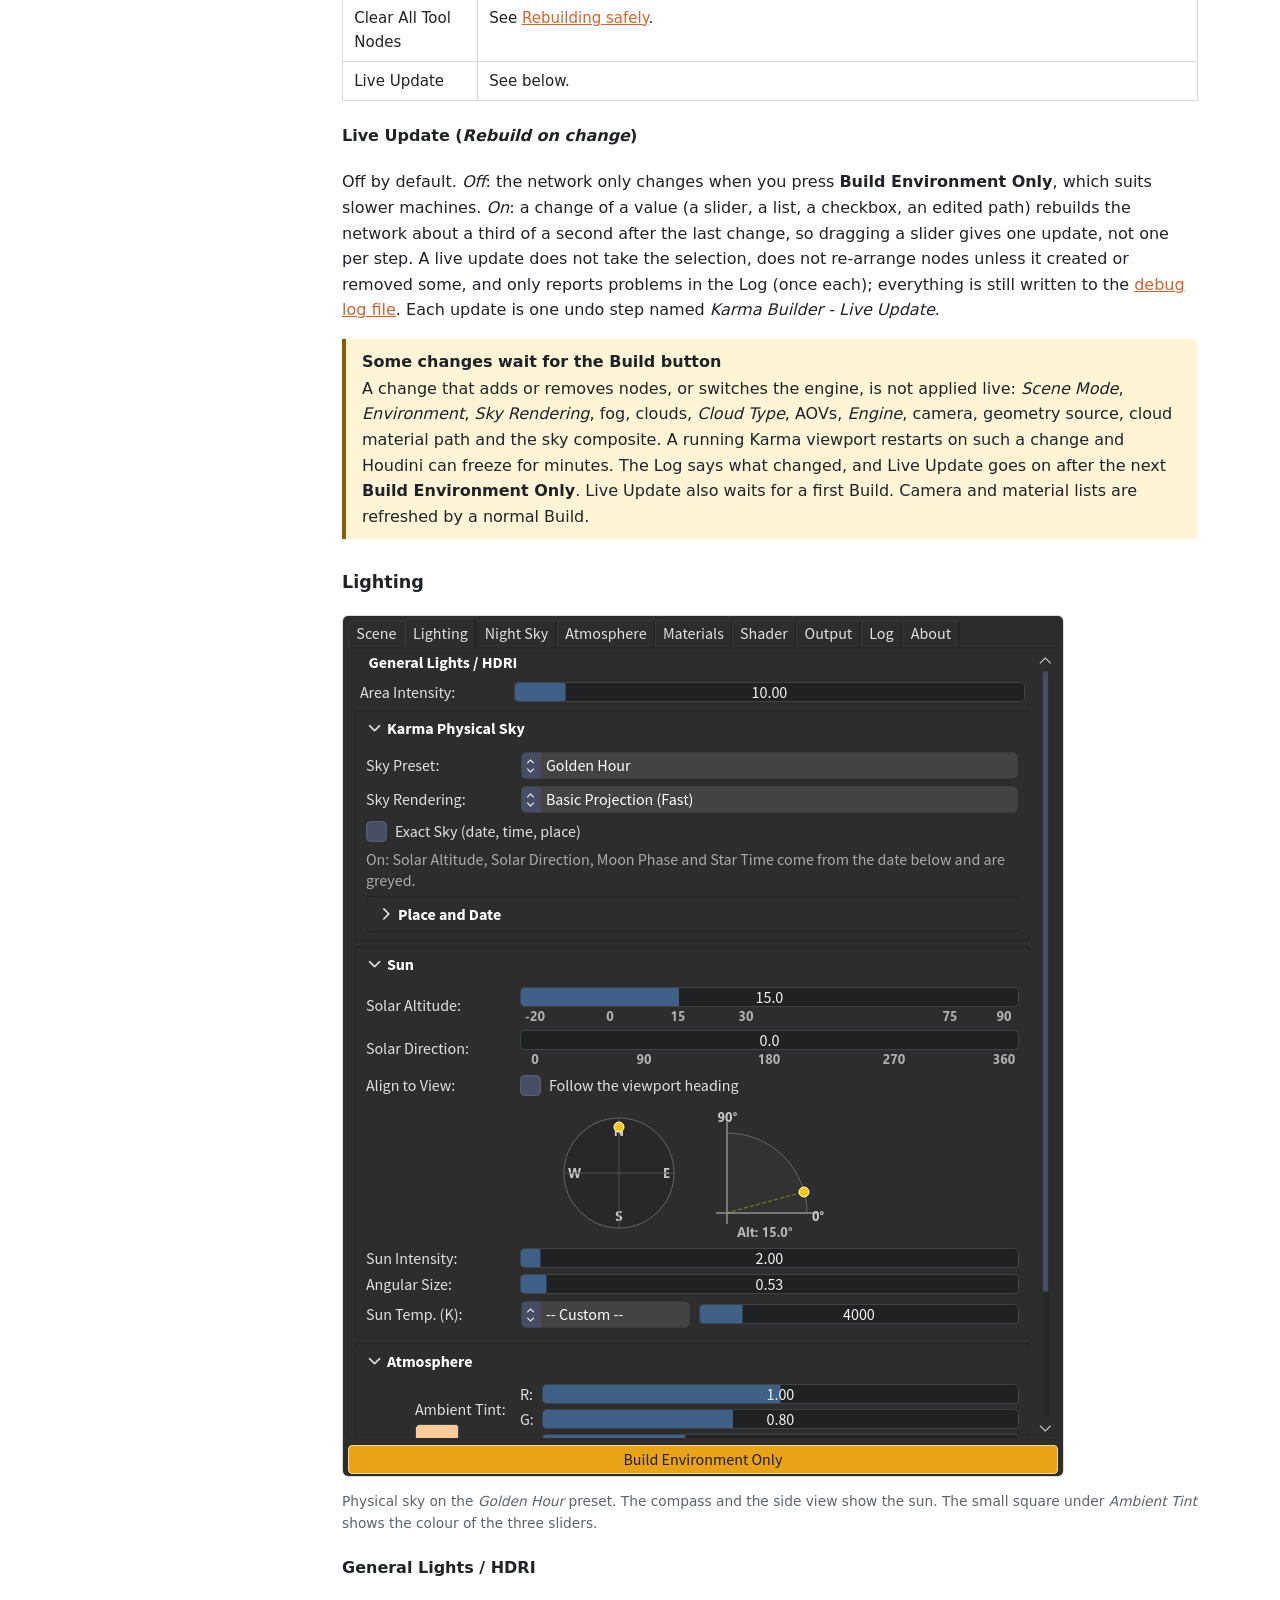
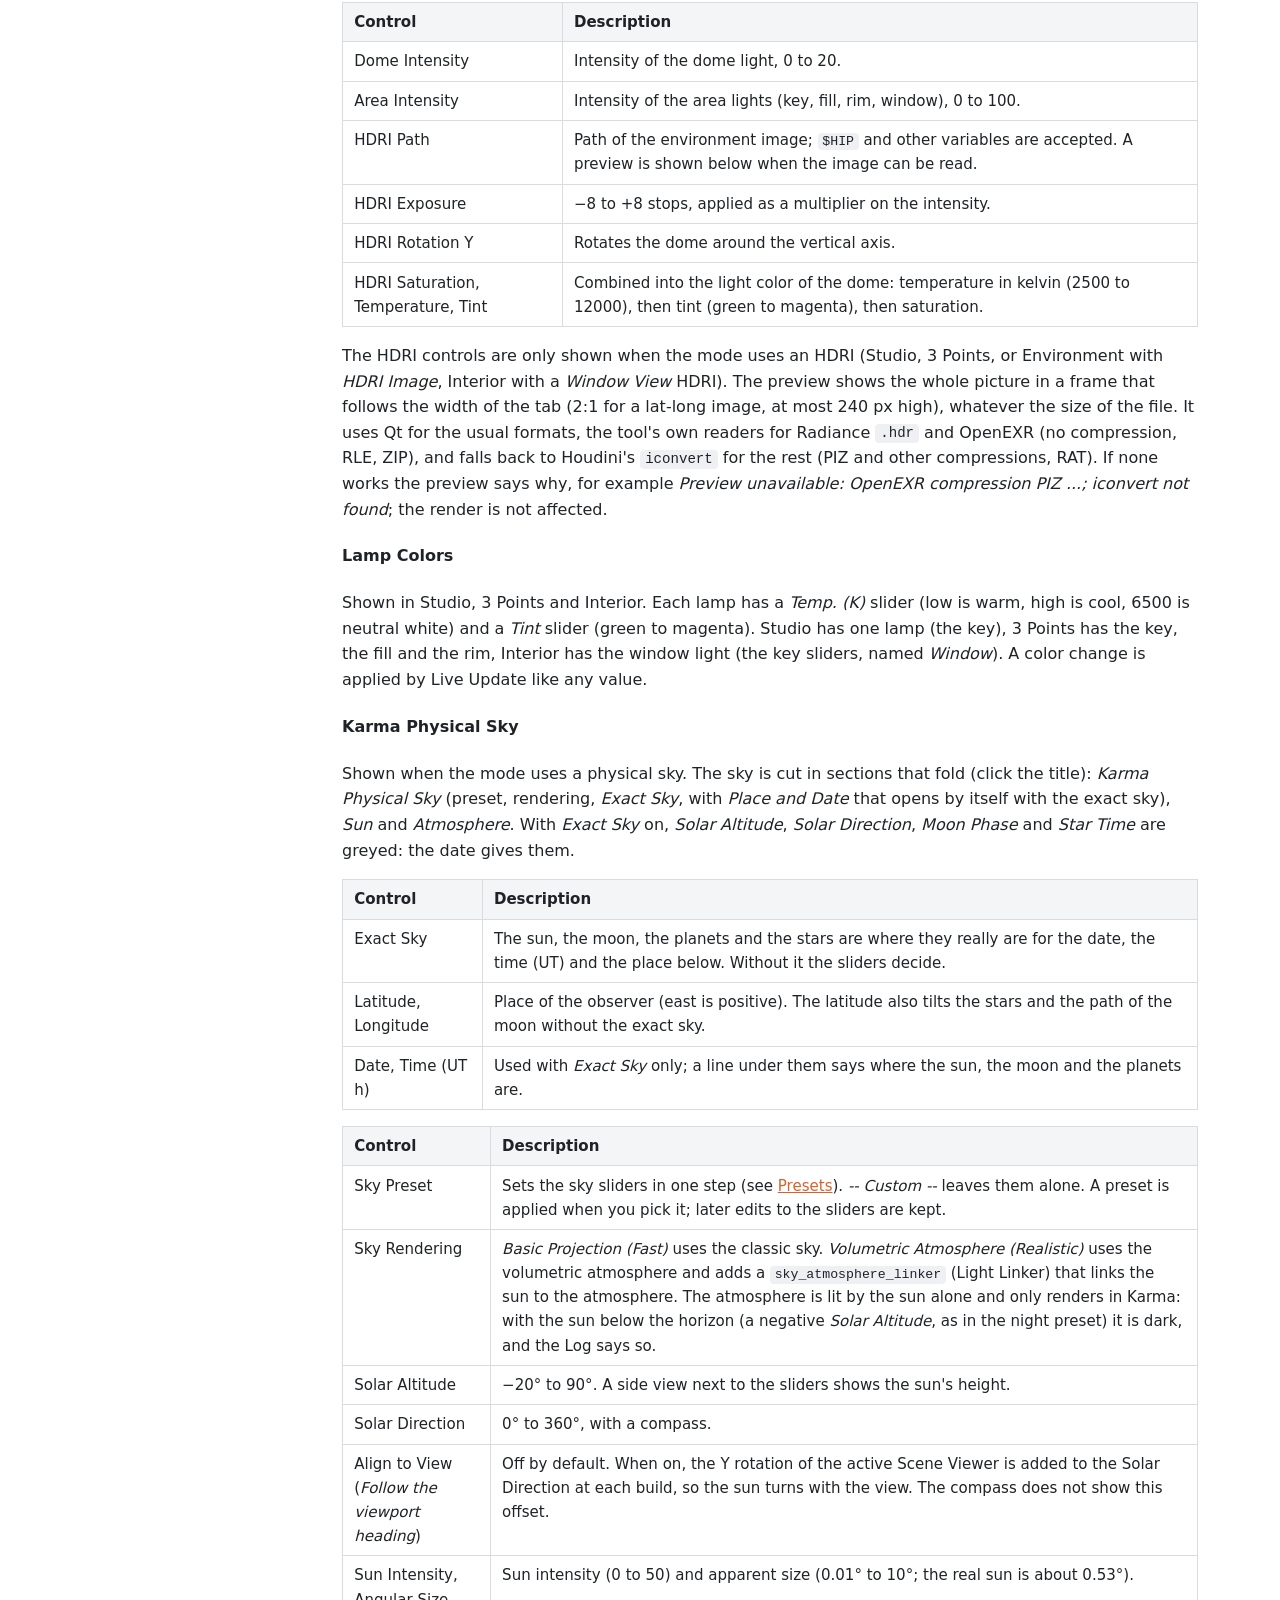
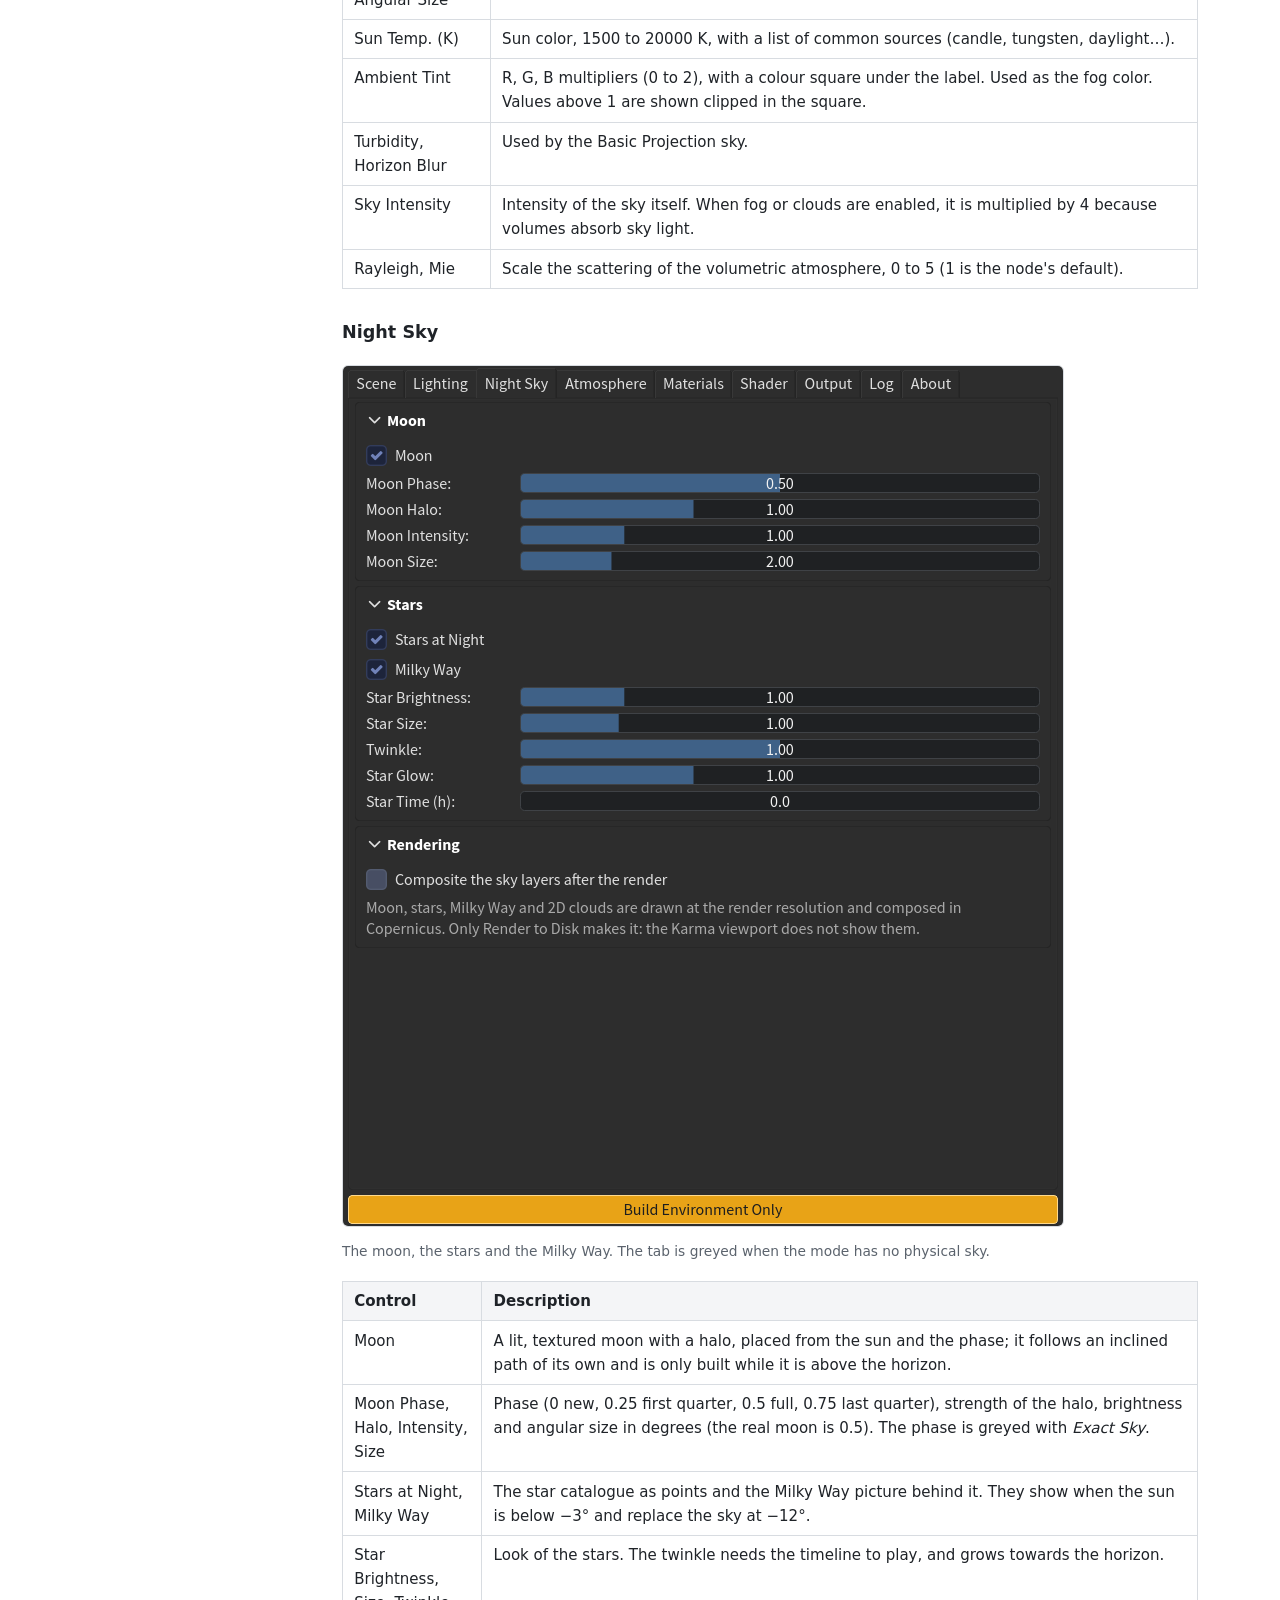
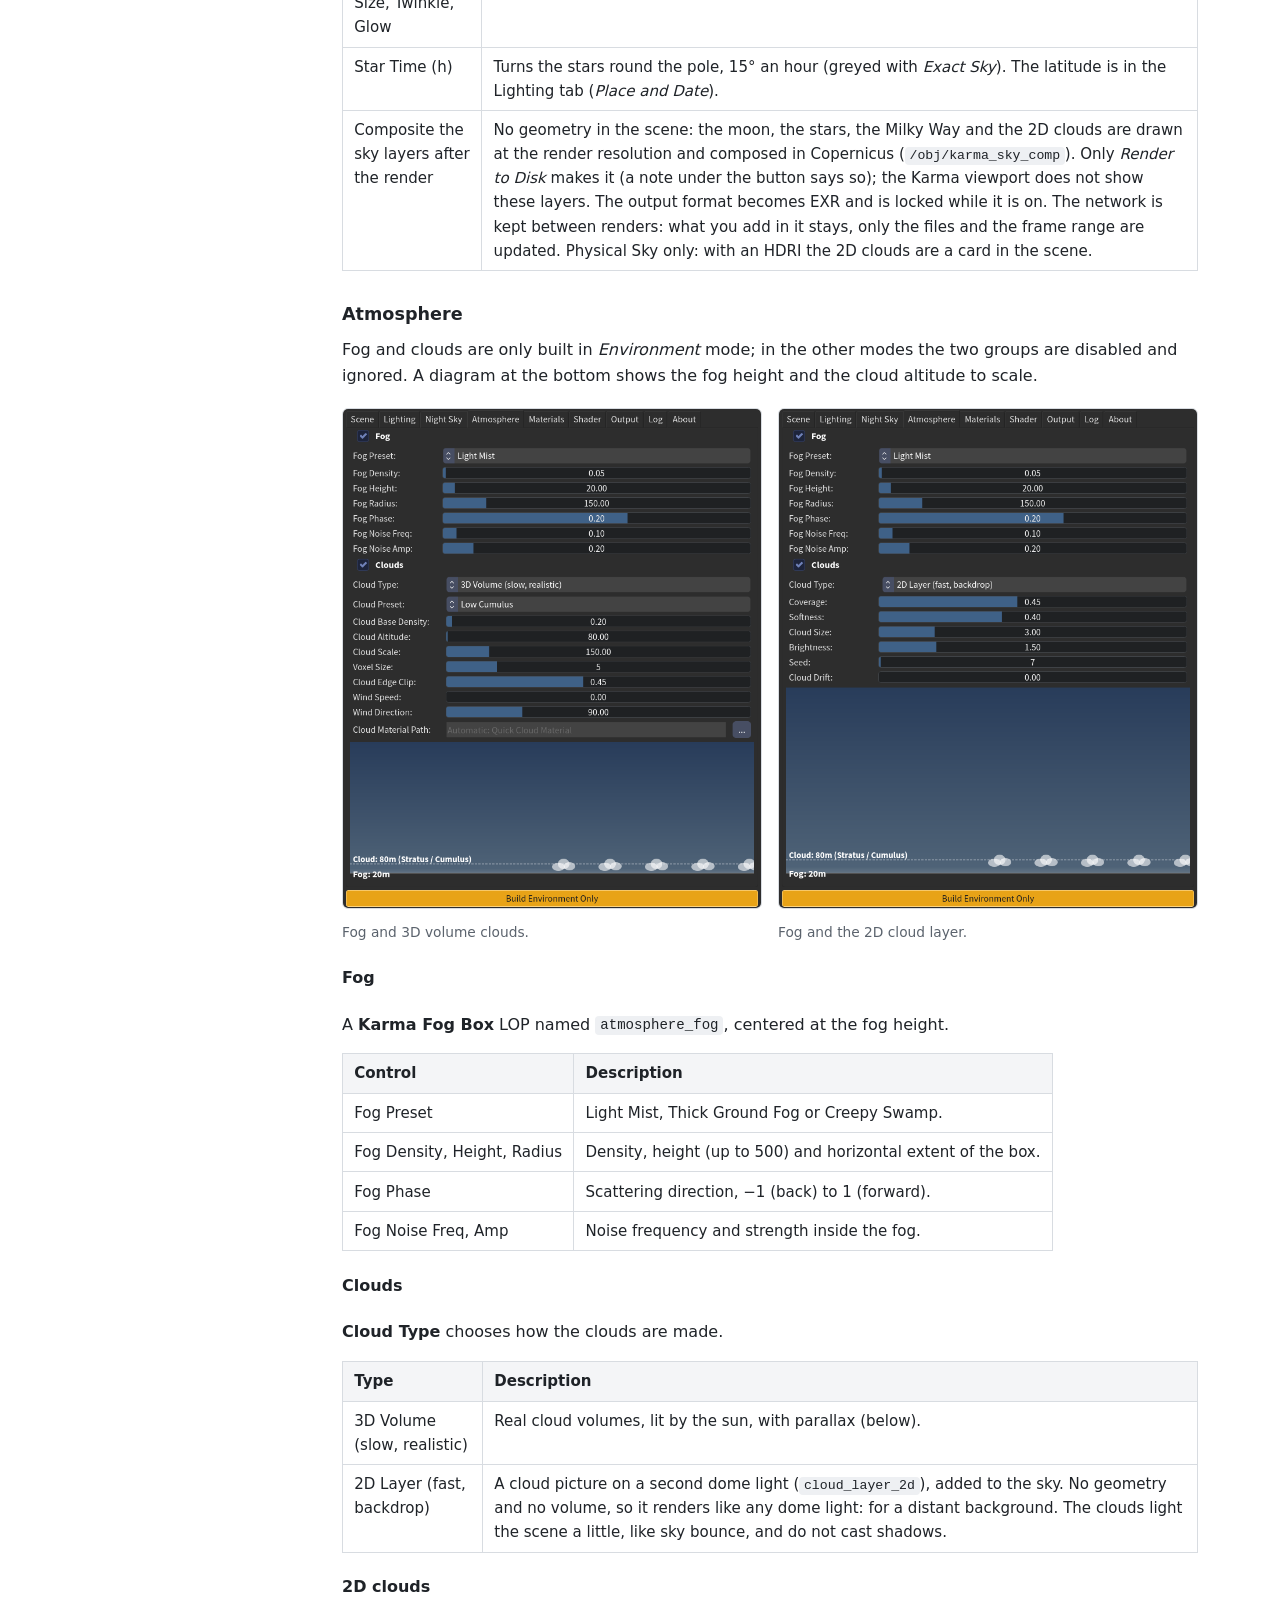
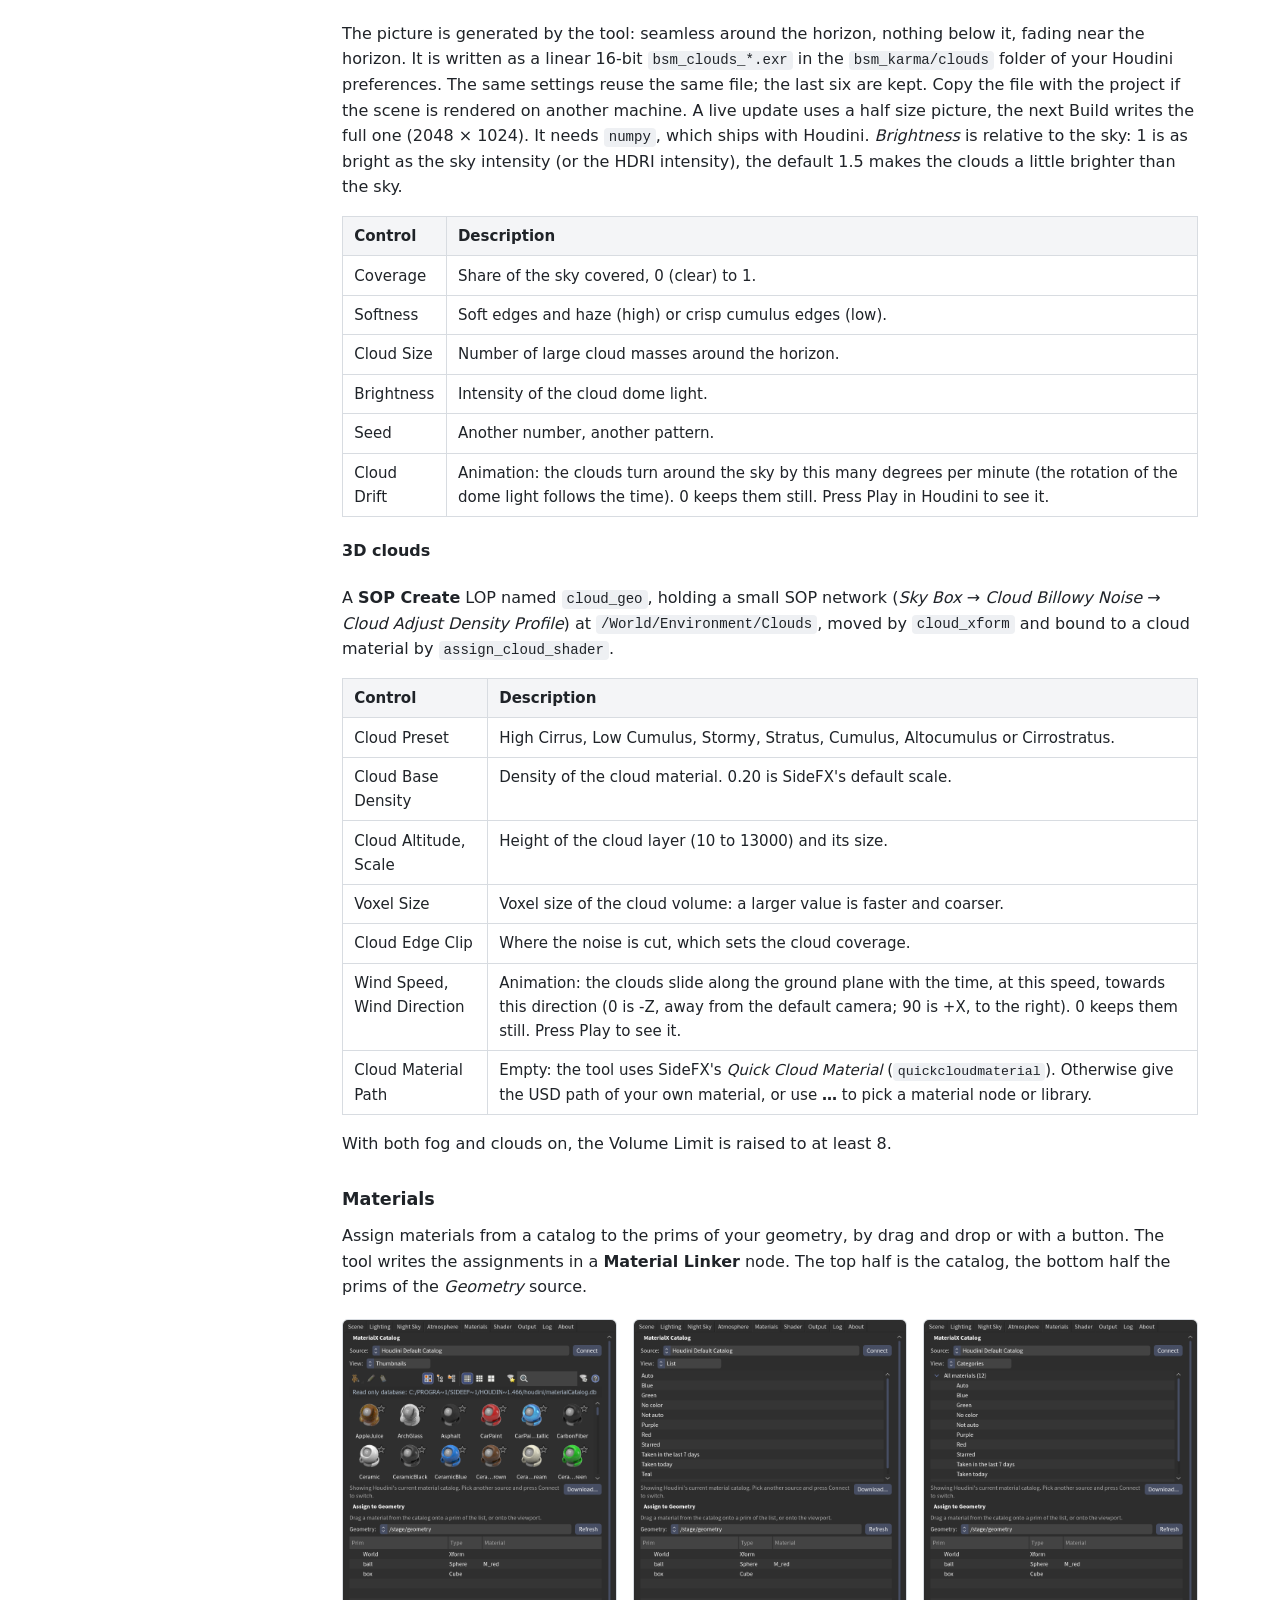
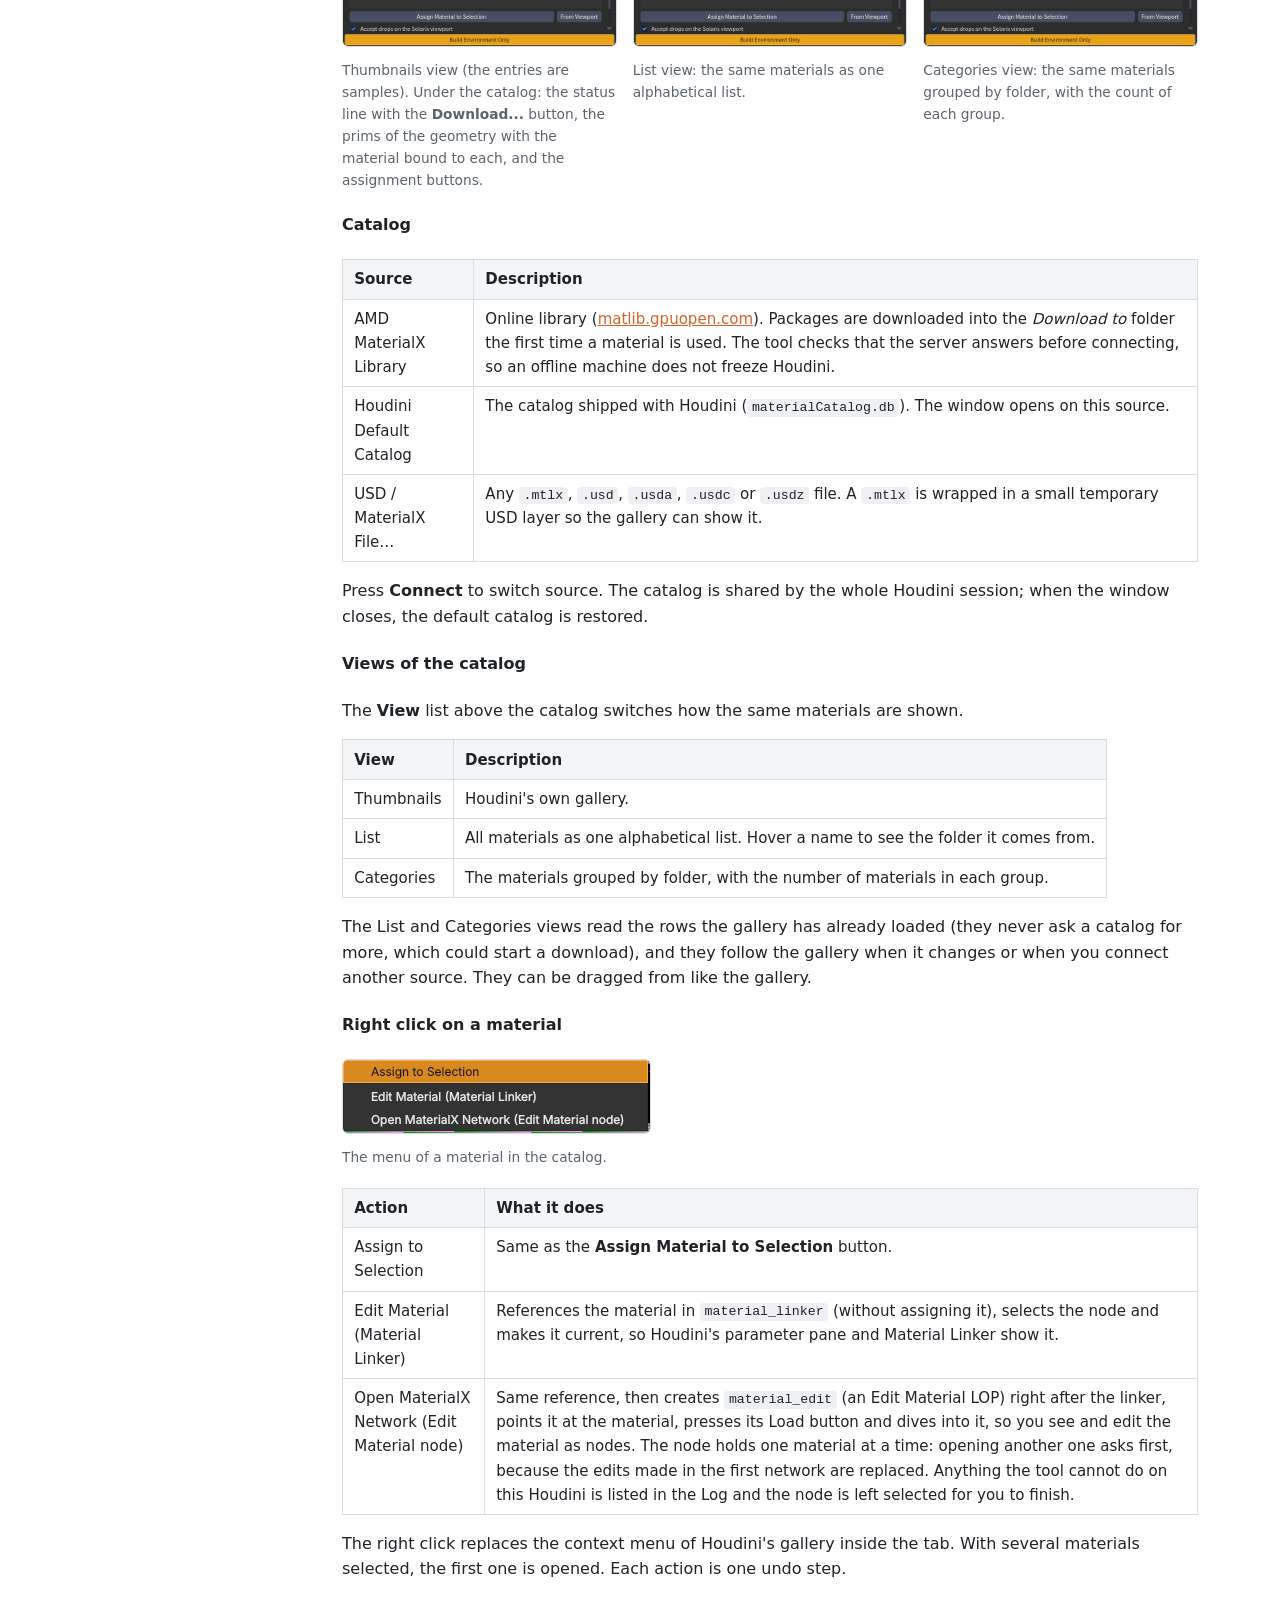
==== commit bad30e34: "Karma Builder 1.6.0: night sky, updated sources, HDA, documentation and site" ====
--- a/docs/index.html
+++ b/docs/index.html
@@ -1,664 +1,685 @@
-<!doctype html>
-<html lang="en">
-<head>
-<meta charset="utf-8">
-<meta name="viewport" content="width=device-width, initial-scale=1">
-<title>Karma Builder Documentation</title>
-<style>
-:root {
-  --bg: #ffffff; --panel: #f4f5f7; --text: #1f2328; --muted: #5b636d; --line: #d8dce1;
-  --accent: #d9622b; --accent-soft: #fbe9e0; --code-bg: #eef0f3; --warn: #8a5a00; --warn-bg: #fff4d6;
-  --note-bg: #e6f0fb; --note: #1d4f91;
-}
-@media (prefers-color-scheme: dark) {
-  :root {
-    --bg: #1b1d20; --panel: #24272b; --text: #e3e6ea; --muted: #9aa3ad; --line: #353a40;
-    --accent: #f08a54; --accent-soft: #3a2a20; --code-bg: #2b2f34; --warn: #f0c46a; --warn-bg: #3a2f17;
-    --note-bg: #1f2c3d; --note: #8ab8f0;
-  }
-}
-* { box-sizing: border-box; }
-html { scroll-behavior: smooth; scroll-padding-top: 1rem; }
-body {
-  margin: 0; background: var(--bg); color: var(--text);
-  font: 16px/1.6 system-ui, -apple-system, "Segoe UI", Roboto, sans-serif;
-}
-.layout { display: grid; grid-template-columns: 260px minmax(0, 1fr); max-width: 1180px; margin: 0 auto; }
-nav {
-  position: sticky; top: 0; align-self: start; height: 100vh; overflow-y: auto;
-  padding: 1.5rem 1rem 2rem 1.25rem; border-right: 1px solid var(--line); font-size: .92rem;
-}
-nav .brand { font-weight: 700; font-size: 1.05rem; color: var(--accent); margin-bottom: .25rem; }
-nav .ver { color: var(--muted); font-size: .82rem; margin-bottom: 1rem; }
-nav ol, nav ul { list-style: none; margin: 0; padding: 0; }
-nav li { margin: .15rem 0; }
-nav ul { margin-left: .9rem; font-size: .88rem; }
-nav a { color: var(--text); text-decoration: none; display: block; padding: .1rem .4rem; border-radius: 4px; }
-nav a:hover { background: var(--accent-soft); color: var(--accent); }
-main { padding: 2rem 2rem 4rem; min-width: 0; }
-h1 { font-size: 2rem; margin: 0 0 .25rem; }
-h2 { font-size: 1.45rem; margin: 2.8rem 0 .8rem; padding-bottom: .3rem; border-bottom: 2px solid var(--line); }
-h3 { font-size: 1.1rem; margin: 1.8rem 0 .5rem; }
-p { margin: .6rem 0; }
-a { color: var(--accent); }
-.lead { color: var(--muted); font-size: 1.08rem; margin-top: 0; }
-code, kbd { font-family: ui-monospace, "Cascadia Code", Consolas, monospace; font-size: .88em; background: var(--code-bg); padding: .1em .35em; border-radius: 4px; }
-pre { background: var(--code-bg); padding: .9rem 1rem; border-radius: 6px; overflow-x: auto; line-height: 1.45; }
-pre code { background: none; padding: 0; font-size: .86rem; }
-table { border-collapse: collapse; width: 100%; margin: 1rem 0; font-size: .94rem; display: block; overflow-x: auto; }
-th, td { text-align: left; padding: .45rem .7rem; border: 1px solid var(--line); vertical-align: top; }
-th { background: var(--panel); white-space: nowrap; }
-.callout { border-left: 4px solid var(--note); background: var(--note-bg); padding: .6rem 1rem; border-radius: 0 6px 6px 0; margin: 1rem 0; }
-.callout.warn { border-color: var(--warn); background: var(--warn-bg); }
-.callout strong:first-child { display: block; margin-bottom: .1rem; }
-figure { margin: 1.2rem 0; }
-figure img { max-width: 100%; height: auto; border: 1px solid var(--line); border-radius: 6px; }
-.shots { display: grid; grid-template-columns: repeat(auto-fit, minmax(250px, 1fr)); gap: 1rem; margin: 1.2rem 0; align-items: start; }
-.shots figure { margin: 0; }
-figcaption { color: var(--muted); font-size: .86rem; margin-top: .3rem; }
-.chain { display: flex; flex-wrap: wrap; align-items: center; gap: .35rem; margin: 1rem 0; font-size: .88rem; }
-.chain span { background: var(--panel); border: 1px solid var(--line); border-radius: 5px; padding: .2rem .55rem; font-family: ui-monospace, Consolas, monospace; }
-.chain span.opt { border-style: dashed; color: var(--muted); }
-.chain i { color: var(--muted); font-style: normal; }
-footer { margin-top: 3rem; padding-top: 1rem; border-top: 1px solid var(--line); color: var(--muted); font-size: .88rem; }
-@media (max-width: 860px) {
-  .layout { display: block; }
-  nav { position: static; height: auto; border-right: 0; border-bottom: 1px solid var(--line); }
-  main { padding: 1.25rem 1rem 3rem; }
-}
-</style>
-</head>
-<body>
-<div class="layout">
-<nav aria-label="Table of contents">
-  <div class="brand">Karma Builder</div>
-  <div class="ver">Version 1.0.0 &middot; Houdini 21 / 22</div>
-  <ol>
-    <li><a href="#overview">Overview</a></li>
-    <li><a href="#install">Installation</a>
-      <ul><li><a href="#install-bat">Install.bat</a></li><li><a href="#install-package">Package file</a></li><li><a href="#install-hda">As an HDA</a></li></ul></li>
-    <li><a href="#quickstart">Quick start</a></li>
-    <li><a href="#network">What gets built</a>
-      <ul><li><a href="#modes">Scene modes</a></li><li><a href="#incremental">Rebuilding safely</a></li></ul></li>
-    <li><a href="#ui">Interface reference</a>
-      <ul>
-        <li><a href="#fields">Numeric fields</a></li>
-        <li><a href="#tab-scene">Scene</a></li><li><a href="#tab-lighting">Lighting</a></li>
-        <li><a href="#tab-atmosphere">Atmosphere</a></li><li><a href="#tab-materials">Materials</a></li><li><a href="#tab-shader">Shader</a></li>
-        <li><a href="#tab-render">Render</a></li><li><a href="#tab-passes">Passes</a></li>
-        <li><a href="#tab-export">Export</a></li><li><a href="#tab-log">Log and About</a></li>
-      </ul></li>
-    <li><a href="#presets">Presets</a></li>
-    <li><a href="#build-hda">Building the HDA</a></li>
-    <li><a href="#tests">Tests and screenshots</a></li>
-    <li><a href="#compat">Houdini versions</a></li>
-    <li><a href="#security">Safety checks</a></li>
-    <li><a href="#troubleshooting">Troubleshooting</a></li>
-    <li><a href="#files">Project files</a></li>
-    <li><a href="#license">License and credits</a></li>
-  </ol>
-</nav>
-
-<main>
-<h1>Karma Builder</h1>
-<p class="lead">A tool for SideFX Houdini that builds and updates a complete Karma render setup in Solaris (LOPs): camera, lighting, sky, fog, clouds, materials, render variables and render settings.</p>
-
-<h2 id="overview">Overview</h2>
-<p>Setting up a Karma render means wiring the same nodes again and again: a camera, a sky or dome light, a material library, render vars, Karma Render Settings and a USD Render ROP. Karma Builder does this from one window. You choose a scene mode, adjust sliders and press <strong>Build Environment Only</strong>; the tool creates the nodes in <code>/stage</code>, connects them in a fixed order and sets their parameters.</p>
-<p>The tool is meant to be run many times. It finds the nodes it created earlier and updates them instead of recreating them, so a render setup can be refined from the same window without losing hand edits, and your own nodes are never touched (see <a href="#incremental">Rebuilding safely</a>).</p>
-<p>Besides the render setup, it helps with materials: browse a MaterialX catalog as thumbnails, a list or categories, assign a material to prims by drag and drop (on a list or on the Solaris viewport) or with a button, open a material as a node network, and download free MaterialX materials from ambientCG and Poly Haven without leaving Houdini.</p>
-
-<figure>
-  <img src="screenshots/scene.png" alt="The Scene tab of the Karma Builder window" loading="lazy" width="600">
-  <figcaption>The window, on the Scene tab. It opens compact and the <strong>Build Environment Only</strong> button stays visible at the bottom of every tab.</figcaption>
-</figure>
-
-<h3>Requirements</h3>
-<ul>
-  <li>SideFX Houdini 21 or 22, with Solaris (LOPs) and Karma.</li>
-  <li>Houdini 22 parameter names are the reference. Older names are tried as fallbacks, and the <a href="#tab-log">Log</a> lists any parameter that your version does not have.</li>
-  <li>Nothing else to install: the interface, the 2D clouds and the material downloads only use what ships with Houdini (Qt, <code>numpy</code>, <code>requests</code>).</li>
-</ul>
-
-<h2 id="install">Installation</h2>
-<p>No Python to paste: you unpack a folder, double-click a file, restart Houdini. A step by step version, with troubleshooting and how to uninstall, is in <code>README.md</code> at the root of the repository.</p>
-<h3 id="install-bat">Option A: Install.bat (Windows)</h3>
-<ol>
-  <li>Get the repository (clone it or unpack the zip) and keep the folder where it is.</li>
-  <li>Double-click <strong>Install.bat</strong>. If Windows shows &ldquo;Windows protected your PC&rdquo;, choose <em>More info</em>, then <em>Run anyway</em>.</li>
-  <li>Restart Houdini. Use the menu <strong>BSM &rarr; Karma Builder</strong>. The shelf <strong>Karma Builder</strong> is available from the <strong>+</strong> next to the shelf tabs.</li>
-</ol>
-<p>Install.bat writes one small file, <code>packages/bsm_karma.json</code>, in the preferences folder of each Houdini 21 or 22 it finds. The file points Houdini at the folder, nothing is copied, so updating is just updating the folder. If you move the folder, run Install.bat again. <strong>Uninstall.bat</strong> removes the file.</p>
-
-<h3 id="install-package">Option B: package file (Linux, macOS)</h3>
-<p>Create <code>packages/bsm_karma.json</code> in the Houdini preferences folder with the folder of the repository as <code>path</code>, and a <code>PYTHONPATH</code> entry with method <code>prepend</code> and the same folder as value. The exact content is in the README.</p>
-<table>
-  <tr><th>Windows</th><td><code>C:\Users\%USERNAME%\Documents\houdini&lt;version&gt;\packages\</code></td></tr>
-  <tr><th>Linux</th><td><code>~/houdini&lt;version&gt;/packages/</code></td></tr>
-  <tr><th>macOS</th><td><code>~/Library/Preferences/houdini/&lt;version&gt;/packages/</code></td></tr>
-</table>
-<p>Replace <code>&lt;version&gt;</code> with your Houdini version, for example <code>21.0</code> or <code>22.0</code>.</p>
-
-<h3 id="install-hda">Option C: the HDA</h3>
-<ol>
-  <li>Build it with <code>hython build_hda.py</code> (see the README), then copy <code>bsm_karma_builder.hda</code> into the <code>otls</code> folder of your Houdini preferences and restart Houdini, or use <em>Assets &rarr; Install Asset Library&hellip;</em>.</li>
-  <li>In <code>/stage</code>, press Tab and type <code>karma builder</code> (submenu <strong>BSM</strong>).</li>
-  <li>Press <strong>Open Karma Builder</strong> on the node. The <strong>Create Shelf Button</strong> button makes a shelf that opens the tool without the node.</li>
-</ol>
-<p>The tool and its presets are stored inside the asset. The node passes its input through unchanged and is not part of the network the tool builds; it only opens the window. The asset does not create a shelf or a menu by itself.</p>
-
-<h2 id="quickstart">Quick start</h2>
-<ol>
-  <li>Open the window. On the <strong>Scene</strong> tab, keep <em>Scene Mode: Environment</em> and <em>Environment Type: Physical Sky</em>.</li>
-  <li>Pick a <strong>Quality Preset</strong> (for example <em>Mid (1080p / 256s)</em>) and an <strong>Engine</strong> (<code>xpu</code> or <code>cpu</code>).</li>
-  <li>Pick a <strong>Sky Preset</strong> such as <em>Golden Hour</em>.</li>
-  <li>Press <strong>Build Environment Only</strong>. The nodes appear in <code>/stage</code> and the Karma Render Settings node is selected.</li>
-  <li>Press <strong>Karma Viewport</strong> on the <strong>Export</strong> tab to preview, or <strong>Render to Disk</strong> to render.</li>
-  <li>Optional: on the <strong>Materials</strong> tab, choose a <em>Geometry</em> source and assign materials to its prims.</li>
-</ol>
-<p>Change a slider and press Build again at any time: the existing nodes are updated. Turn on <a href="#live-update">Live Update</a> to see value changes without pressing the button.</p>
-
-<h2 id="network">What gets built</h2>
-<p>Every build produces the same backbone. Dashed boxes only exist when the matching option is used.</p>
-<div class="chain" role="img" aria-label="Node chain">
-  <span>render_cam</span><i>&rarr;</i><span>environment nodes</span><i>&rarr;</i><span class="opt">geo_merge</span><i>&rarr;</i>
-  <span>mtlx_materials</span><i>&rarr;</i><span class="opt">material_linker</span><i>&rarr;</i><span class="opt">material_edit</span><i>&rarr;</i><span class="opt">standard_aovs</span><i>&rarr;</i>
-  <span>karma_settings</span><i>&rarr;</i><span>render_to_disk</span>
-</div>
-<table>
-  <tr><th>Node</th><th>Type</th><th>Role</th></tr>
-  <tr><td><code>render_cam</code></td><td>Camera</td><td>The render camera, created when <em>Create New Camera</em> is selected.</td></tr>
-  <tr><td><code>geo_merge</code></td><td>Merge</td><td>Merges your geometry LOP (the <em>Geometry Source</em>) with the environment, so materials can be bound to its prims.</td></tr>
-  <tr><td><code>mtlx_materials</code></td><td>Material Library</td><td>Holds a default MaterialX material, <code>pbr_standard</code>, under <code>/World/Materials</code>.</td></tr>
-  <tr><td><code>material_linker</code></td><td>Material Linker</td><td>Created the first time you assign a material from the Materials tab. Holds the references and the assignment rules.</td></tr>
-  <tr><td><code>material_edit</code></td><td>Edit Material</td><td>Created when you open a material as a node network (right click in the Materials tab). Sits right after <code>material_linker</code>; edits made inside it are part of the render.</td></tr>
-  <tr><td><code>standard_aovs</code></td><td>Karma Standard Render Vars</td><td>The render passes chosen on the Passes tab. Removed when AOVs are disabled.</td></tr>
-  <tr><td><code>karma_settings</code></td><td>Karma Render Settings</td><td>Engine, samples, resolution, denoiser, pixel filter, ray limits, output path. Camera is set to the USD prim path of the render camera.</td></tr>
-  <tr><td><code>render_to_disk</code></td><td>USD Render ROP</td><td>Renders the chain, with the frame range and image path of the Export tab.</td></tr>
-</table>
-
-<h3 id="modes">Scene modes</h3>
-<p>The <em>Scene Mode</em> decides which lighting nodes sit between the camera and the material library.</p>
-<table>
-  <tr><th>Mode</th><th>Nodes</th><th>Notes</th></tr>
-  <tr><td><strong>Environment</strong></td>
-    <td><code>physical_sky</code> (and <code>sky_atmosphere_linker</code> in Volumetric mode) <em>or</em> <code>env_hdri</code>; optional <code>atmosphere_fog</code>; optional <code>cloud_geo</code>, <code>cloud_xform</code>, <code>quickcloudmaterial</code>, <code>assign_cloud_shader</code> (3D clouds) or <code>cloud_layer_2d</code> (2D clouds); then <code>env_merge</code></td>
-    <td>Choose <em>Physical Sky</em> or <em>HDRI Image</em>. Fog and clouds are only available in this mode.</td></tr>
-  <tr><td><strong>Studio</strong></td>
-    <td><code>studio_hdri</code> (dome light) and <code>studio_key</code> (area light)</td>
-    <td>Uses an HDRI plus one key light.</td></tr>
-  <tr><td><strong>3 Points</strong></td>
-    <td><code>fill_hdri</code>, <code>key_light</code>, <code>fill_light</code>, <code>rim_light</code></td>
-    <td>The dome runs at 20% of <em>Dome Intensity</em>. Relative to <em>Main Area Intensity</em>, the key is 100%, the fill 40% and the rim 150%.</td></tr>
-  <tr><td><strong>Interior</strong></td>
-    <td><code>window_portal</code> (area light), plus <code>env_hdri</code> when <em>Window View</em> is <em>HDRI Image</em></td>
-    <td>No sky. An interior is lit by its window, so an area light stands in for it, with the exposure and the color set in Lamp Colors. With <em>Window View</em> on <em>None</em> the window light is the only light. With <em>HDRI Image</em> a dome light shows the picture wherever the camera sees outside, for example through the openings of your walls, and also lights the room through them; with no walls, it shows everywhere.</td></tr>
-</table>
-<p>When you change mode, the nodes of the previous mode that are no longer needed are removed.</p>
-
-<h3 id="incremental">Rebuilding safely</h3>
-<p>The tool marks every node it creates with the user data <code>bsm_karma_managed</code>. On the next build it:</p>
-<ul>
-  <li><strong>updates</strong> the nodes that already exist instead of creating new ones;</li>
-  <li><strong>keeps hand placement</strong>: the generated camera and the area lights are positioned only when they are created. Move one by hand and a rebuild leaves it where it is. (<em>Match viewport</em> on the camera is the exception: it copies the viewport at each build.)</li>
-  <li><strong>keeps the default material</strong>: <code>pbr_surface</code> receives its default values once, when it is created;</li>
-  <li><strong>removes</strong> only its own nodes that the current mode no longer uses, and does it last: the new network is built and wired first, so what is displayed never depends on a node that is about to disappear;</li>
-  <li><strong>pauses cooking</strong> while it works (Houdini's update mode goes to Manual, then back to what it was, even after an error), so a running Karma viewport restarts once at the end instead of after every node. A session already in Manual mode is left as it is. Clear All Tool Nodes does the same;</li>
-  <li><strong>never touches your nodes</strong>: the tool recognizes its own nodes only by the mark it put on them. A node of yours is never deleted, rewired, moved or marked, even if it has the same name or the same type as one of the tool's nodes. If one has the name the tool needs, the build stops with an error that names it (<code>[ERROR] ... was not created by Karma Builder</code>); rename it and build again.</li>
-</ul>
-<div class="callout warn"><strong>Clear All Tool Nodes</strong>Deletes the nodes the tool built in <code>/stage</code>, after a confirmation that lists them. Nodes you made are never in that list. A tool node that is wired to something outside the tool's own nodes is skipped and reported in the Log. The deletion is a single undo step.</div>
-<p>Each build, and each material assignment, is also one undo step (<em>Karma Builder - Build</em>, <em>Karma Builder - Assign Material</em>).</p>
-
-<h2 id="ui">Interface reference</h2>
-<p>The window has one tab per topic and a <strong>Build Environment Only</strong> button that stays visible at the bottom. It opens compact (about 540 &times; 600 pixels) and can be narrowed to about 400 pixels without a horizontal scroll bar; each tab scrolls vertically when it does not fit. Drop-down lists are only as wide as the field they sit in, and their full text shows when opened. The screenshots below use sample data.</p>
-<h3 id="fields">Numeric fields</h3>
-<p>Every number is a hybrid field: a bar with an amber gauge showing where the value sits in its range, and the value written in the middle.</p>
-<ul>
-  <li><strong>Drag</strong> across the bar to set the value; it follows the mouse position. The sun altitude and direction snap to common values (0, 15, 30, 45&hellip;) while you drag.</li>
-  <li><strong>Click without moving</strong> to type a number. <kbd>Enter</kbd> or a click elsewhere confirms, <kbd>Esc</kbd> cancels. A typed value is exact and is limited to the range of the field.</li>
-  <li><strong>Arrow keys</strong> (left and right) change the value by the smallest step, and <kbd>Shift</kbd> makes the step ten times larger.</li>
-  <li>The mouse wheel does not change values, so it keeps scrolling the tab.</li>
-</ul>
-
-<h3 id="tab-scene">Scene</h3>
-<table>
-  <tr><th>Control</th><th>Description</th></tr>
-  <tr><td>Scene Mode</td><td>Environment, Studio, 3 Points or Interior (see <a href="#modes">Scene modes</a>).</td></tr>
-  <tr><td>Environment Type</td><td>Physical Sky or HDRI Image. Only used by the Environment mode. In Interior the field is named <em>Window View</em> and offers None or HDRI Image: an interior has no sky.</td></tr>
-  <tr><td>Sky Preset</td><td>Same list as <em>Atmosphere Preset</em> on the Lighting tab; the two stay in sync. Choosing a preset sets the sky sliders.</td></tr>
-  <tr><td>Quality Preset</td><td>Sets resolution and samples (see <a href="#presets">Presets</a>). You can still edit both afterwards.</td></tr>
-  <tr><td>Resolution</td><td>Width and height, 1 to 8192.</td></tr>
-  <tr><td>Samples</td><td>Path-traced samples, 1 to 4096.</td></tr>
-  <tr><td>Engine</td><td><code>xpu</code> or <code>cpu</code>. Also selects the Karma delegate of the USD Render ROP.</td></tr>
-  <tr><td>Camera</td><td>Choose <em>Create New Camera</em>, a camera LOP of <code>/stage</code>, or a camera prim found in the Geometry Source (listed as <code>USD: &hellip;</code>). The list refreshes when opened; <strong>Refresh</strong> forces it. With an existing camera, the generated <code>render_cam</code> is removed.</td></tr>
-  <tr><td>Look Through</td><td>Locks a Scene Viewer on <code>/stage</code> to the render camera. Builds first if the camera does not exist yet. If no viewer is on <code>/stage</code>, it opens the Karma viewport instead.</td></tr>
-  <tr><td>New Camera</td><td>Focal length (5 to 400 mm) of the generated camera. <em>Match viewport</em> copies the position and rotation of the active viewport at each build; left off, the camera keeps the position it was given the first time. For ultra-wide formats (width/height above 2) the aperture is set to 41.42.</td></tr>
-  <tr><td>Clear All Tool Nodes</td><td>See <a href="#incremental">Rebuilding safely</a>.</td></tr>
-  <tr><td>Live Update</td><td>See below.</td></tr>
-</table>
-<h4 id="live-update">Live Update (<em>Rebuild on change</em>)</h4>
-<p>Off by default. <em>Off</em>: the network only changes when you press <strong>Build Environment Only</strong>, which suits slower machines. <em>On</em>: a change of a value (a slider, a list, a checkbox, an edited path) rebuilds the network about a third of a second after the last change, so dragging a slider gives one update, not one per step. A live update does not take the selection, does not re-arrange nodes unless it created or removed some, and only reports problems in the Log (once each); everything is still written to the <a href="#debug-log">debug log file</a>. Each update is one undo step named <em>Karma Builder - Live Update</em>.</p>
-<div class="callout warn"><strong>Some changes wait for the Build button</strong>A change that adds or removes nodes, or switches the engine, is not applied live: <em>Scene Mode</em>, <em>Environment</em>, <em>Sky Rendering</em>, fog, clouds, <em>Cloud Type</em>, AOVs, <em>Engine</em>, camera, geometry source and cloud material path. A running Karma viewport restarts on such a change and Houdini can freeze for minutes. The Log says what changed, and Live Update goes on after the next <strong>Build Environment Only</strong>. Live Update also waits for a first Build. Camera and material lists are refreshed by a normal Build.</div>
-
-<h3 id="tab-lighting">Lighting</h3>
-<div class="shots">
-  <figure><img src="screenshots/lighting.png" alt="The Lighting tab with the Karma Physical Sky controls" loading="lazy"><figcaption>Physical sky on the <em>Golden Hour</em> preset. The compass and the side view show the sun. The small square under <em>Ambient Tint</em> shows the colour of the three sliders.</figcaption></figure>
-</div>
-<h4>General Lights / HDRI</h4>
-<table>
-  <tr><th>Control</th><th>Description</th></tr>
-  <tr><td>Dome Intensity</td><td>Intensity of the dome light, 0 to 20.</td></tr>
-  <tr><td>Main Area Intensity</td><td>Intensity of the area lights (key, fill, rim, window), 0 to 100.</td></tr>
-  <tr><td>HDRI Path</td><td>Path of the environment image; <code>$HIP</code> and other variables are accepted. A preview is shown below when the image can be read.</td></tr>
-  <tr><td>HDRI Exposure</td><td>&minus;8 to +8 stops, applied as a multiplier on the intensity.</td></tr>
-  <tr><td>HDRI Rotation Y</td><td>Rotates the dome around the vertical axis.</td></tr>
-  <tr><td>HDRI Saturation, Temperature, Tint</td><td>Combined into the light color of the dome: temperature in kelvin (2500 to 12000), then tint (green to magenta), then saturation.</td></tr>
-</table>
-<p>The HDRI controls are only shown when the mode uses an HDRI (Studio, 3 Points, or Environment with <em>HDRI Image</em>, Interior with a <em>Window View</em> HDRI). The preview shows the whole picture in a frame that follows the width of the tab (2:1 for a lat-long image, at most 240 px high), whatever the size of the file. It uses Qt for the usual formats, the tool's own readers for Radiance <code>.hdr</code> and OpenEXR (no compression, RLE, ZIP), and falls back to Houdini's <code>iconvert</code> for the rest (PIZ and other compressions, RAT). If none works the preview says why, for example <em>Preview unavailable: OpenEXR compression PIZ ...; iconvert not found</em>; the render is not affected.</p>
-
-<h4>Lamp Colors</h4>
-<p>Shown in Studio, 3 Points and Interior. Each lamp has a <em>Temp. (K)</em> slider (low is warm, high is cool, 6500 is neutral white) and a <em>Tint</em> slider (green to magenta). Studio has one lamp (the key), 3 Points has the key, the fill and the rim, Interior has the window light (the key sliders, named <em>Window</em>). A color change is applied by Live Update like any value.</p>
-<h4>Karma Physical Sky</h4>
-<p>Shown when the mode uses a physical sky.</p>
-<table>
-  <tr><th>Control</th><th>Description</th></tr>
-  <tr><td>Atmosphere Preset</td><td>Sets the sky sliders in one step (see <a href="#presets">Presets</a>). <em>-- Custom --</em> leaves them alone. A preset is applied when you pick it; later edits to the sliders are kept.</td></tr>
-  <tr><td>Sky Rendering</td><td><em>Basic Projection (Fast)</em> uses the classic sky. <em>Volumetric Atmosphere (Realistic)</em> uses the volumetric atmosphere and adds a <code>sky_atmosphere_linker</code> (Light Linker) that links the sun to the atmosphere. The atmosphere is lit by the sun alone and only renders in Karma: with the sun below the horizon (a negative <em>Solar Altitude</em>, as in the night preset) it is dark, and the Log says so.</td></tr>
-  <tr><td>Solar Altitude</td><td>&minus;20&deg; to 90&deg;. A side view next to the sliders shows the sun's height.</td></tr>
-  <tr><td>Solar Direction</td><td>0&deg; to 360&deg;, with a compass.</td></tr>
-  <tr><td>Align to View (<em>Follow the viewport heading</em>)</td><td>Off by default. When on, the Y rotation of the active Scene Viewer is added to the Solar Direction at each build, so the sun turns with the view. The compass does not show this offset.</td></tr>
-  <tr><td>Sun Intensity, Angular Size</td><td>Sun intensity (0 to 50) and apparent size (0.01&deg; to 10&deg;; the real sun is about 0.53&deg;).</td></tr>
-  <tr><td>Sun Temp. (K)</td><td>Sun color, 1500 to 20000 K, with a list of common sources (candle, tungsten, daylight&hellip;).</td></tr>
-  <tr><td>Ambient Tint</td><td>R, G, B multipliers (0 to 2), with a colour square under the label. Used as the fog color. Values above 1 are shown clipped in the square.</td></tr>
-  <tr><td>Turbidity, Horizon Blur</td><td>Used by the Basic Projection sky.</td></tr>
-  <tr><td>Sky Intensity</td><td>Intensity of the sky itself. When fog or clouds are enabled, it is multiplied by 4 because volumes absorb sky light.</td></tr>
-  <tr><td>Rayleigh (blue), Mie (haze)</td><td>Scale the scattering of the volumetric atmosphere, 0 to 5 (1 is the node's default).</td></tr>
-</table>
-
-<h3 id="tab-atmosphere">Atmosphere</h3>
-<p>Fog and clouds are only built in <em>Environment</em> mode; in the other modes the two groups are disabled and ignored. A diagram at the bottom shows the fog height and the cloud altitude to scale.</p>
-<div class="shots">
-  <figure><img src="screenshots/atmosphere_3d_clouds.png" alt="The Atmosphere tab with 3D volume clouds" loading="lazy"><figcaption>Fog and 3D volume clouds.</figcaption></figure>
-  <figure><img src="screenshots/atmosphere_2d_clouds.png" alt="The Atmosphere tab with the 2D cloud layer" loading="lazy"><figcaption>Fog and the 2D cloud layer.</figcaption></figure>
-</div>
-<h4>Fog</h4>
-<p>A <strong>Karma Fog Box</strong> LOP named <code>atmosphere_fog</code>, centered at the fog height.</p>
-<table>
-  <tr><th>Control</th><th>Description</th></tr>
-  <tr><td>Fog Preset</td><td>Light Mist, Thick Ground Fog or Creepy Swamp.</td></tr>
-  <tr><td>Fog Density, Height, Radius</td><td>Density, height (up to 500) and horizontal extent of the box.</td></tr>
-  <tr><td>Fog Phase</td><td>Scattering direction, &minus;1 (back) to 1 (forward).</td></tr>
-  <tr><td>Fog Noise Freq, Amp</td><td>Noise frequency and strength inside the fog.</td></tr>
-</table>
-<h4>Clouds</h4>
-<p><strong>Cloud Type</strong> chooses how the clouds are made.</p>
-<table>
-  <tr><th>Type</th><th>Description</th></tr>
-  <tr><td>3D Volume (slow, realistic)</td><td>Real cloud volumes, lit by the sun, with parallax (below).</td></tr>
-  <tr><td>2D Layer (fast, backdrop)</td><td>A cloud picture on a second dome light (<code>cloud_layer_2d</code>), added to the sky. No geometry and no volume, so it renders like any dome light: for a distant background. The clouds light the scene a little, like sky bounce, and do not cast shadows.</td></tr>
-</table>
-<h4>2D clouds</h4>
-<p>The picture is generated by the tool: seamless around the horizon, nothing below it, fading near the horizon. It is written as a linear 16-bit <code>bsm_clouds_*.exr</code> in the <code>bsm_karma/clouds</code> folder of your Houdini preferences. The same settings reuse the same file; the last six are kept. Copy the file with the project if the scene is rendered on another machine. A live update uses a half size picture, the next Build writes the full one (2048 &times; 1024). It needs <code>numpy</code>, which ships with Houdini. <em>Brightness</em> is relative to the sky: 1 is as bright as the sky intensity (or the HDRI intensity), the default 1.5 makes the clouds a little brighter than the sky.</p>
-<table>
-  <tr><th>Control</th><th>Description</th></tr>
-  <tr><td>Coverage</td><td>Share of the sky covered, 0 (clear) to 1.</td></tr>
-  <tr><td>Softness</td><td>Soft edges and haze (high) or crisp cumulus edges (low).</td></tr>
-  <tr><td>Cloud Size</td><td>Number of large cloud masses around the horizon.</td></tr>
-  <tr><td>Brightness</td><td>Intensity of the cloud dome light.</td></tr>
-  <tr><td>Seed</td><td>Another number, another pattern.</td></tr>
-  <tr><td>Drift (deg/min)</td><td>Animation: the clouds turn around the sky by this many degrees per minute (the rotation of the dome light follows the time). 0 keeps them still. Press Play in Houdini to see it.</td></tr>
-</table>
-<h4>3D clouds</h4>
-<p>A <strong>SOP Create</strong> LOP named <code>cloud_geo</code>, holding a small SOP network (<em>Sky Box</em> &rarr; <em>Cloud Billowy Noise</em> &rarr; <em>Cloud Adjust Density Profile</em>) at <code>/World/Environment/Clouds</code>, moved by <code>cloud_xform</code> and bound to a cloud material by <code>assign_cloud_shader</code>.</p>
-<table>
-  <tr><th>Control</th><th>Description</th></tr>
-  <tr><td>Cloud Preset</td><td>High Cirrus, Low Cumulus, Stormy, Stratus, Cumulus, Altocumulus or Cirrostratus.</td></tr>
-  <tr><td>Cloud Base Density</td><td>Density of the cloud material. 0.20 is SideFX's default scale.</td></tr>
-  <tr><td>Cloud Altitude, Scale</td><td>Height of the cloud layer (10 to 13000) and its size.</td></tr>
-  <tr><td>Cloud Voxel Size (Prec)</td><td>Voxel size of the cloud volume: a larger value is faster and coarser.</td></tr>
-  <tr><td>Cloud Edge Clip</td><td>Where the noise is cut, which sets the cloud coverage.</td></tr>
-  <tr><td>Wind Speed (m/s), Wind Direction</td><td>Animation: the clouds slide along the ground plane with the time, at this speed, towards this direction (0 is -Z, away from the default camera; 90 is +X, to the right). 0 keeps them still. Press Play to see it.</td></tr>
-  <tr><td>Cloud Material Path</td><td>Empty: the tool uses SideFX's <em>Quick Cloud Material</em> (<code>quickcloudmaterial</code>). Otherwise give the USD path of your own material, or use <strong>&hellip;</strong> to pick a material node or library.</td></tr>
-</table>
-<p>With both fog and clouds on, the Volume Limit is raised to at least 8.</p>
-
-<h3 id="tab-materials">Materials</h3>
-<p>Assign materials from a catalog to the prims of your geometry, by drag and drop or with a button. The tool writes the assignments in a <strong>Material Linker</strong> node. The top half is the catalog, the bottom half the prims of the <em>Geometry</em> source.</p>
-<div class="shots">
-  <figure><img src="screenshots/materials.png" alt="The Materials tab, catalog as thumbnails" loading="lazy"><figcaption>Thumbnails view (the entries are samples). Under the catalog: the status line with the <strong>Download...</strong> button, the prims of the geometry with the material bound to each, and the assignment buttons.</figcaption></figure>
-  <figure><img src="screenshots/materials_list.png" alt="The Materials tab, catalog as a list" loading="lazy"><figcaption>List view: the same materials as one alphabetical list.</figcaption></figure>
-  <figure><img src="screenshots/materials_categories.png" alt="The Materials tab, catalog by categories" loading="lazy"><figcaption>Categories view: the same materials grouped by folder, with the count of each group.</figcaption></figure>
-</div>
-
-<h4>Catalog</h4>
-<table>
-  <tr><th>Source</th><th>Description</th></tr>
-  <tr><td>AMD MaterialX Library</td><td>Online library (<a href="https://matlib.gpuopen.com">matlib.gpuopen.com</a>). Packages are downloaded into the <em>Download to</em> folder the first time a material is used. The tool checks that the server answers before connecting, so an offline machine does not freeze Houdini.</td></tr>
-  <tr><td>Houdini Default Catalog</td><td>The catalog shipped with Houdini (<code>materialCatalog.db</code>). The window opens on this source.</td></tr>
-  <tr><td>USD / MaterialX File&hellip;</td><td>Any <code>.mtlx</code>, <code>.usd</code>, <code>.usda</code>, <code>.usdc</code> or <code>.usdz</code> file. A <code>.mtlx</code> is wrapped in a small temporary USD layer so the gallery can show it.</td></tr>
-</table>
-<p>Press <strong>Connect</strong> to switch source. The catalog is shared by the whole Houdini session; when the window closes, the default catalog is restored.</p>
-
-<h4>Views of the catalog</h4>
-<p>The <strong>View</strong> list above the catalog switches how the same materials are shown.</p>
-<table>
-  <tr><th>View</th><th>Description</th></tr>
-  <tr><td>Thumbnails</td><td>Houdini's own gallery.</td></tr>
-  <tr><td>List</td><td>All materials as one alphabetical list. Hover a name to see the folder it comes from.</td></tr>
-  <tr><td>Categories</td><td>The materials grouped by folder, with the number of materials in each group.</td></tr>
-</table>
-<p>The List and Categories views read the rows the gallery has already loaded (they never ask a catalog for more, which could start a download), and they follow the gallery when it changes or when you connect another source. They can be dragged from like the gallery.</p>
-
-<h4>Right click on a material</h4>
-<figure>
-  <img src="screenshots/materials_menu.png" alt="The context menu of a material" loading="lazy">
-  <figcaption>The menu of a material in the catalog.</figcaption>
-</figure>
-<table>
-  <tr><th>Action</th><th>What it does</th></tr>
-  <tr><td>Assign to Selection</td><td>Same as the <strong>Assign Material to Selection</strong> button.</td></tr>
-  <tr><td>Edit Material (Material Linker)</td><td>References the material in <code>material_linker</code> (without assigning it), selects the node and makes it current, so Houdini's parameter pane and Material Linker show it.</td></tr>
-  <tr><td>Open MaterialX Network (Edit Material node)</td><td>Same reference, then creates <code>material_edit</code> (an Edit Material LOP) right after the linker, points it at the material, presses its Load button and dives into it, so you see and edit the material as nodes. The node holds one material at a time: opening another one asks first, because the edits made in the first network are replaced. Anything the tool cannot do on this Houdini is listed in the Log and the node is left selected for you to finish.</td></tr>
-</table>
-<p>The right click replaces the context menu of Houdini's gallery inside the tab. With several materials selected, the first one is opened. Each action is one undo step.</p>
-
-<h4>Assign to geometry</h4>
-<ol>
-  <li>Choose a <strong>Geometry</strong> source: a LOP node of <code>/stage</code> that is not one of the tool's nodes. It is merged with the environment (<code>geo_merge</code>) on the next build. Selecting it lists its prims in the tree.</li>
-  <li><strong>Drag a material</strong> from the catalog onto a prim of the tree. If the prim is part of the selection, all selected prims receive it.</li>
-  <li>Or <strong>drag it onto an object of the Solaris viewport</strong> (option <em>Accept drops on the Solaris viewport</em>). The prim under the cursor gets the material, or the whole viewport selection if the prim is part of it. The drop is only listened to while a drag from the catalog is running, and is refused on the tool's own window.</li>
-  <li>Or select a material in the catalog and press <strong>Assign Material to Selection</strong>. The targets are the prims selected in the list; with none, the selection of the Solaris viewport. <strong>From Viewport</strong> selects in the list the prims selected in the viewport.</li>
-  <li>Or select prims and use <strong>Assign File&hellip;</strong> (a MaterialX or USD file); if the file holds several materials, you pick one.</li>
-  <li><strong>Remove</strong> clears the assignment of the selected prims. <strong>Linker</strong> selects the node so you can edit the rules in Houdini's own panel.</li>
-</ol>
-<p>Prim paths that come from the viewport are only used when they are plain USD paths. A prim has one material: assigning a new one replaces the previous rule. The first assignment builds the environment if needed and creates <code>material_linker</code>. The tree shows the material bound to each prim and is limited to the first 5000 prims; the tool's own prims (<code>/Render</code>, <code>/lights</code>, <code>/cameras</code>, <code>/World/Environment</code>, <code>/materials</code>) are hidden.</p>
-
-<h4 id="download">Download materials</h4>
-<p>The <strong>Download...</strong> button opens a window that downloads MaterialX materials from <strong>ambientCG</strong> or <strong>Poly Haven</strong>. Nothing has to be installed: the tool makes the requests itself, with the <code>requests</code> module that ships with Houdini. The download runs in the background, Houdini stays usable, and <strong>Stop</strong> ends it.</p>
-<figure>
-  <img src="screenshots/materials_download.png" alt="The download window" loading="lazy" width="560">
-  <figcaption>The download window after a run: the names of the site, the log, and the downloaded materials with their thumbnails, ready to drag.</figcaption>
-</figure>
-<table>
-  <tr><th>Source</th><th>What you give</th></tr>
-  <tr><td>ambientCG</td><td>The material name (for example <code>WoodFloor038</code>), the resolution (1K to 8K) and the image format (PNG or JPG). The zip is saved, then unpacked into a folder of its name.</td></tr>
-  <tr><td>Poly Haven</td><td>The asset id (for example <code>polystyrene</code>) and the resolution (1k to 8k). The <code>.mtlx</code> and its textures go to <code>&lt;id&gt;_materialx</code>. EXR textures are taken as PNG when the site has them, and the <code>.mtlx</code> is changed to match.</td></tr>
-</table>
-<p><strong>Load List</strong> asks the site for the names of its materials; the list can be filtered, and a click puts the name in the field. <strong>Open Website</strong> opens the source in your browser. When the run ends, the <code>.mtlx</code> files of the folder are listed with a thumbnail (the color map next to the file), the new one selected. <strong>Drag a material from that list onto a prim of the list in the Materials tab, or onto an object of the Solaris viewport</strong>: it is bound to that prim (to the whole selection when the prim you drop on is selected), exactly like a drag from the catalog. <strong>Assign to Selection</strong>, or a double click, binds it to the prims selected in the Materials tab list or in the viewport. Tick <strong>Assign to the selected prims when a download ends</strong> to bind a material as soon as it is unpacked: select the prims, type a name, press Download. <strong>Use in Catalog</strong> shows that file's materials in the catalog above, like the <em>USD / MaterialX File...</em> source. Only files of the download folder are taken from a drop. The default folder is <code>bsm_karma/mtlx</code> in your Houdini preferences; the folder and the source are remembered.</p>
-<p>What a server sends is not trusted: only https addresses on ambientCG and Poly Haven are used, one file may not exceed 800 MB, a path that leaves the folder, a backtick in a file name or a very large archive is refused, and names are limited to letters, digits, <code>_</code>, <code>.</code> and <code>-</code> (no leading dash). The materials come from the internet: check their licence, and treat the files like any file you did not make.</p>
-
-<h3 id="tab-shader">Shader</h3>
-<p>A simple editor for the material of a prim, and the tool's own basic materials, so that you do not have to go through MaterialX nodes for everyday changes.</p>
-<table>
-  <tr><th>Part</th><th>What it does</th></tr>
-  <tr><td>Material</td><td>The materials of the Material Linker (assigned from the Materials tab or from this one). Pick one, or press <em>From Prim Selection</em> for the material of the first selected prim. <em>Open Network</em> shows the Material Linker for the full MaterialX network.</td></tr>
-  <tr><td>Basic Materials</td><td>Sixteen materials the tool writes itself as small MaterialX files: Plastic, Rubber, Steel, Gold, Chrome, Copper, Glass, Frosted, Skin, Wax, Marble, Ceramic, Car Paint, Fabric, Leather, Emissive. <strong>Click</strong> one to assign it to the prims selected in the Materials tab list or in the viewport, or <strong>drag</strong> it onto a prim of the list or an object of the Solaris viewport.</td></tr>
-  <tr><td>PBR</td><td>The general purpose material: a MaterialX standard surface with a slot for each map of a texture set, like the Principled shader but for Karma. <strong>Click</strong> the PBR button to assign it (it has no maps at first, it is a plain grey that you edit like any basic material). In the <em>PBR Texture Set</em> group, <em>Load Texture Set...</em> takes a folder and finds the maps by the words in their names (color, albedo, diffuse, roughness, metalness, normal, ao, displacement, height, emission, opacity; ambientCG and Poly Haven names work). Eight slots (Base Color, Roughness, Metalness, Normal, Ambient Occlusion, Displacement, Emission, Opacity), each with a <em>...</em> file picker, can also be filled one by one or cleared. Options: <em>Normal Format</em> (OpenGL or DirectX, the green channel is flipped for DirectX), <em>glossiness</em> maps (inverted), <em>AO Strength</em>, <em>Offset U and V</em> and <em>Rotation</em>. Tint, brightness, roughness scale, normal strength, displacement and tiling are the controls of the Textures group. Only color maps are read as sRGB, the others as data. <em>Reset</em> keeps the maps and brings everything else back to the defaults; <em>Save as My Material</em> writes the material with its maps to My Materials. A map must be a full path to a png, jpg, tif, exr, tga, tx or webp file.</td></tr>
-  <tr><td>Random Material</td><td>A new color and finish drawn from ranges you set: <em>Kind</em> (Any, Plastic, Matte, Metal, Paint), a hue range (from 300 to 60 goes through red, 0 to 360 is every color), saturation and brightness ranges, and a <em>Seed</em> (the same seed and ranges give the same colors again; each use moves it on). <strong>Click the ball</strong> or <em>Assign to Selection</em>: each selected prim gets its own random material. <strong>Drag the ball</strong> onto a prim or the viewport for one. <em>Randomize Material Being Edited</em> gives the material of the Material group a new random color (a texture is tinted instead).</td></tr>
-  <tr><td>My Materials</td><td>The materials you saved with <em>Save as My Material...</em>, in <code>bsm_karma/my_materials</code> of your Houdini preferences. They are used like the basic ones.</td></tr>
-  <tr><td>Base</td><td>Color (click the swatch), roughness, metalness.</td></tr>
-  <tr><td>Subsurface</td><td>Amount, color, radius per channel and scale, for skin, wax, marble and leaves. The check box turns the effect off and on.</td></tr>
-  <tr><td>Specular / Coat</td><td>Specular, IOR, coat and its roughness.</td></tr>
-  <tr><td>Transmission</td><td>Amount, tint, absorption depth and Thin Walled, for glass and liquids.</td></tr>
-  <tr><td>Sheen, Emission, Opacity</td><td>Fabric sheen, emissive color and strength, opacity.</td></tr>
-  <tr><td>Textures of this material</td><td>Only for a material with textures (the ones you download): tint, brightness, roughness multiplier, normal strength, displacement and tiling. They scale the textures without replacing them. An input that a texture drives is greyed in the groups above; change it here, or give it a value to replace the texture.</td></tr>
-</table>
-<p>How it works: the editor reads the <code>.mtlx</code> file of the material, changes the values in the text and writes a copy next to it (<code>name.bsm_xxxxxxxx.mtlx</code>), then points the Material Linker at the copy. The original is never modified and its textures keep working, since the copy lies next to them. Changes apply after a short pause, so a slider can be dragged. <em>Reset to Original</em> points the Material Linker at the original again; the last eight copies of each file are kept. <em>Save as My Material...</em> keeps what you see under a name (next to the textures when the material has some).</p>
-<p>It edits a standard surface. A material of another structure is shown as one that cannot be edited here, and <em>Open Network</em> is the way to change it. The editor does not change nodes of your own.</p>
-
-<h3 id="tab-render">Render</h3>
-<figure><img src="screenshots/render.png" alt="The Render tab" loading="lazy" width="600"></figure>
-<table>
-  <tr><th>Control</th><th>Default</th><th>Description</th></tr>
-  <tr><td>Image Denoiser</td><td>Optix (GPU)</td><td>None, Optix (GPU) or OIDN (CPU).</td></tr>
-  <tr><td>Pixel Filter (AA)</td><td>gauss</td><td>gauss, box, blackman or blackmanharris.</td></tr>
-  <tr><td>Diffuse / Reflection / Transmission Limit</td><td>3 / 3 / 4</td><td>Maximum ray bounces of each kind, 0 to 16.</td></tr>
-  <tr><td>Volume Limit</td><td>8</td><td>Maximum volume bounces, 0 to 32. Raised to 8 when fog and clouds are both on.</td></tr>
-  <tr><td>Color Limit (Clamp)</td><td>10</td><td>Clamps very bright samples to reduce fireflies.</td></tr>
-  <tr><td>Noise Level (Variance)</td><td>0.01</td><td>Variance threshold of adaptive sampling; lower is cleaner and slower.</td></tr>
-</table>
-
-<h3 id="tab-passes">Passes</h3>
-<figure><img src="screenshots/passes.png" alt="The Passes tab" loading="lazy" width="600"></figure>
-<p>Controls the <code>standard_aovs</code> node (Karma Standard Render Vars). Untick <em>Enable AOVs</em> and the node is removed.</p>
-<table>
-  <tr><th>Pass</th><th>Karma variable</th></tr>
-  <tr><td>Ambient Occlusion</td><td><code>ambientocclusion</code></td></tr>
-  <tr><td>Depth (Z)</td><td><code>hitPz</code></td></tr>
-  <tr><td>Normal</td><td><code>hitN</code></td></tr>
-  <tr><td>Position</td><td><code>hitP</code></td></tr>
-  <tr><td>Albedo / Base Color</td><td><code>albedo</code></td></tr>
-  <tr><td>Emission</td><td><code>combinedemission</code></td></tr>
-  <tr><td>Diffuse</td><td><code>combineddiffuse</code></td></tr>
-  <tr><td>Specular</td><td><code>combinedglossyreflection</code></td></tr>
-  <tr><td>Motion Vectors</td><td><code>motionvectors</code></td></tr>
-  <tr><td>Shadow</td><td><code>shadow</code></td></tr>
-  <tr><td>ID / Crypto</td><td><code>primid</code> / <code>element</code></td></tr>
-</table>
-<p><strong>AOV Preset</strong> ticks a set of passes for you:</p>
-<table>
-  <tr><th>Preset</th><th>Passes</th></tr>
-  <tr><td>Utility</td><td>AO, Depth, Normal, Position, Motion Vectors, ID</td></tr>
-  <tr><td>Lighting</td><td>AO, Albedo, Emission, Diffuse, Specular, Shadow</td></tr>
-  <tr><td>Full</td><td>All passes</td></tr>
-  <tr><td>Custom</td><td>Leaves your choice as it is</td></tr>
-</table>
-<p><strong>AOV Output.</strong> <em>One multilayer EXR</em> writes all passes in one file; unticked, they are split into one file per pass. <em>16-bit (half) passes</em> sets the precision of the passes other than the beauty. The beauty follows the <em>Precision</em> of the Export tab.</p>
-
-<h3 id="tab-export">Export</h3>
-<figure><img src="screenshots/export.png" alt="The Export tab" loading="lazy" width="600"></figure>
-<table>
-  <tr><th>Control</th><th>Description</th></tr>
-  <tr><td>Format, Precision</td><td>EXR or PNG, and for EXR the precision (16-bit or 32-bit float), on one row. The precision is hidden for PNG.</td></tr>
-  <tr><td>Frames</td><td><em>Single Frame</em> or <em>Frame Range</em>; the start and end frames sit on the same row and are enabled for a range.</td></tr>
-  <tr><td>Output</td><td>Default <code>$HIP/render/beauty/frame_$F4.exr</code>. The extension is corrected to match the format. A name with a frame token but no extension, such as <code>beauty.$F4</code>, keeps the token and gets the extension added.</td></tr>
-</table>
-<h4>Buttons</h4>
-<p>The four actions are in a 2 &times; 2 grid.</p>
-<ul>
-  <li><strong>Render to MPlay</strong>: builds, then renders the frame to MPlay without writing a file.</li>
-  <li><strong>Render to Disk</strong>: builds, creates the output folder if needed, then starts the USD Render ROP. If the build fails, nothing is rendered.</li>
-  <li><strong>Karma Settings</strong>: builds and opens a floating parameter panel on the render node.</li>
-  <li><strong>Karma Viewport</strong>: builds and opens a floating Scene Viewer on <code>/stage</code> with the Karma delegate and the render camera, with most interface bars hidden. Volumetric atmosphere and the 3D clouds only show in a Karma viewport, not in a standard Houdini viewport.</li>
-</ul>
-<h4>Viewport tools</h4>
-<ul>
-  <li><strong>Engine</strong> and <strong>Apply</strong> switch the viewport (and the build) between XPU and CPU.</li>
-  <li><strong>Snapshot</strong> captures the viewport into slot A, then slot B alternately. The slots are shown as thumbnails, with <strong>Safe Frame</strong> (action-safe 10% and text-safe 5% margins) and <strong>Compare A/B</strong> (both images with a slider) beside them. <strong>Save</strong> writes a PNG or JPEG; <strong>Clear</strong> empties both slots. Below, the preview shows the whole frame at the ratio of the image (nothing is cropped), with its slot and size under it.</li>
-</ul>
-
-<h3 id="tab-log">Log and About</h3>
-<figure><img src="screenshots/log.png" alt="The Log tab" loading="lazy" width="600"><figcaption>The Log tab, with the debug log option and the path of the file.</figcaption></figure>
-<p>The <strong>Log</strong> tab records everything the tool does, with a time stamp and a level:</p>
-<table>
-  <tr><th>Level</th><th>Meaning</th></tr>
-  <tr><td><code>[OK]</code></td><td>An action finished.</td></tr>
-  <tr><td><code>[INFO]</code></td><td>Something was removed, skipped or decided for you.</td></tr>
-  <tr><td><code>[WARN]</code></td><td>Something could not be done. The build usually continues. Typical cause: a parameter or node type that does not exist in your Houdini version.</td></tr>
-  <tr><td><code>[ERROR]</code></td><td>The build or an action stopped, for example because a node of yours has the same name as a tool node. The traceback is in the <a href="#debug-log">debug log file</a>.</td></tr>
-</table>
-<p>Each build starts with a line giving the Houdini version. <strong>About</strong> shows the logo, the version of the tool (a number like 1.0.0), the credits and the license. <strong>Which build is running</strong> is told by an id of 8 characters computed from the source of every module, and where the code was loaded from (a folder, a copy in <code>scripts/python</code>, or the HDA): it is in the title of the window, followed by one word that says where the code was loaded from (<code>folder</code>, <code>installed</code> or <code>HDA</code>), in the first line of the Log and in the debug log. On the HDA node, the <strong>Build</strong> line under its parameters shows the build that was compiled into the asset. It changes with every edit of the code, and it is the same for the same code wherever it runs from. <code>python tools/build_id.py</code> prints the id of the repository (Python only, no Houdini): if it matches the window, Houdini runs that code.</p>
-<figure><img src="screenshots/about.png" alt="The About tab" loading="lazy" width="600"></figure>
-<h4 id="debug-log">Debug log file</h4>
-<p>Below the Log, <strong>Write a debug log file</strong> (on by default) copies everything to a text file, <code>bsm_karma_debug.log</code>. It is more complete than the Log tab and is the file to send when something fails. It records:</p>
-<ul>
-  <li>a header for each session: tool version, Houdini version, Python, Qt binding, operating system, script path and the open .hip file;</li>
-  <li>every message of the Log tab;</li>
-  <li>the full settings of each build;</li>
-  <li>each parameter that was not found or was locked on a node (the usual sign of a Houdini version difference);</li>
-  <li>the node graph of <code>/stage</code> after each build, with the type of each node, its inputs, and whether it belongs to the tool;</li>
-  <li>the traceback of any error raised by a button. The button's error also appears in the Log tab as <code>[ERROR]</code>, and the window keeps working.</li>
-</ul>
-<p><strong>Where the file is written:</strong> in the <code>bsm_karma</code> package folder. The HDA has no file on disk, so it writes to <code>bsm_karma</code> inside your Houdini user preferences folder; if that folder cannot be written, a private folder of the session is used. The Log tab shows the exact path, and <strong>Open Folder</strong> shows the folder. When the file passes 1 MB it is renamed to <code>bsm_karma_debug.log.1</code> (one backup is kept) and a new one starts.</p>
-<p>To start with the log off, set the environment variable <code>BSM_KARMA_DEBUG=0</code> before launching Houdini. The file only contains paths, node names and settings, but check it before sharing it if your scene paths are confidential.</p>
-
-<h2 id="presets">Presets</h2>
-<p>Presets are stored in <code>bsm_karma/presets.json</code> (embedded in the HDA). Editing the file adds or changes entries without touching the code; if the file is missing or broken, the tool falls back to one built-in entry of each kind (the Log reports a broken file).</p>
-<h3>Quality</h3>
-<table>
-  <tr><th>Name</th><th>Resolution</th><th>Samples</th></tr>
-  <tr><td>Draft</td><td>1280 &times; 720</td><td>64</td></tr>
-  <tr><td>Low</td><td>1920 &times; 1080</td><td>128</td></tr>
-  <tr><td>Mid</td><td>1920 &times; 1080</td><td>256</td></tr>
-  <tr><td>High</td><td>3840 &times; 2160</td><td>512</td></tr>
-  <tr><td>Ultra</td><td>3840 &times; 2160</td><td>1024</td></tr>
-</table>
-<h3>Sky</h3>
-<p>Clear Sky (Midday), Sunrise / Dawn, Golden Hour, Sunset / Dusk, Overcast / Hazy, Storm / Heavy Overcast, Night / Moonlight. Each sets solar altitude, sun intensity and temperature, turbidity, sky intensity, horizon blur, ambient tint, Rayleigh and Mie. <em>Night / Moonlight</em> puts the sun below the horizon, which is dark with the volumetric atmosphere.</p>
-<h3>Fog and clouds</h3>
-<p>Fog: Light Mist, Thick Ground Fog, Creepy Swamp. 3D clouds: High Cirrus, Low Cumulus, Stormy, Stratus (low), Cumulus (mid), Altocumulus, Cirrostratus. The 2D layer has no presets: its five sliders are the whole setup.</p>
-<p>A preset entry is a JSON object. For example, a quality preset:</p>
-<pre><code>"render_qualities": {
-  "Mid (1080p / 256s)": { "rx": 1920, "ry": 1080, "spl": 256 }
-}</code></pre>
-
-<h2 id="build-hda">Building the HDA</h2>
-<p>The HDA is built from the sources with <code>hython</code>, Houdini's command-line Python. Rebuild it after every change to the <code>bsm_karma</code> package, because the asset holds a copy of the code, not a link to the files.</p>
-<ol>
-  <li>Open a terminal with the Houdini environment: <em>Houdini Command Line Tools</em> on Windows, or <code>source houdini_setup</code> from the Houdini install folder on Linux and macOS. On Windows you can also call <code>hython.exe</code> by its full path.</li>
-  <li>Go to the project folder and run:
-<pre><code>hython build_hda.py</code></pre>
-    or, to choose where the file goes:
-<pre><code>hython build_hda.py path/to/output.hda</code></pre></li>
-  <li>The script prints <code>built &hellip; (tool version X, N KB)</code> when it succeeds. Install the file with <em>Assets &rarr; Install Asset Library&hellip;</em>.</li>
-</ol>
-<p>What the script does: it creates a subnet that passes its input through, adds an <em>Open Karma Builder</em> button, stores every module of the <code>bsm_karma</code> package (one section each), the presets, the loader module, the license and a help page as sections of the asset, takes the version from <code>SCRIPT_VERSION</code> in <code>bsm_karma/config.py</code>, and writes the file. If <code>icone_Bsm_Karma.png</code> exists at the root of the repository it becomes the node icon.</p>
-<p>The loader serves the embedded modules to Python's import system as the package <code>bsm_karma_hda</code>, so the relative imports of the tool work as on disk and nothing clashes with a <code>bsm_karma</code> package on the Python path. A new version of the asset replaces the code of the old one, and the old window is closed first.</p>
-<div class="callout"><strong>Which Houdini to build with</strong>The asset is built with the Houdini that runs <code>hython</code>. To use it in both Houdini 21 and 22, build it with the older one.</div>
-
-<h2 id="tests">Tests and screenshots</h2>
-<p>The tests run with <code>hython</code> against an installed Houdini, from the project folder:</p>
-<pre><code>.\tests\run_tests.ps1 -Hfs "C:\Program Files\Side Effects Software\Houdini 22.0.466"</code></pre>
-<table>
-  <tr><th>Test file</th><th>Covers</th></tr>
-  <tr><td><code>test_build_modes.py</code></td><td>Every scene mode, the values that reach the nodes, 3D and 2D clouds, the volumetric atmosphere, the update mode.</td></tr>
-  <tr><td><code>test_material_linker.py</code></td><td>Geometry merge, references, rules, real USD bindings, the Edit Material node, rebuilds.</td></tr>
-  <tr><td><code>test_cameras_nodes.py</code></td><td>Cameras, and the rule that nodes of yours are never touched.</td></tr>
-  <tr><td><code>test_hdrireader.py</code></td><td>The HDRI preview readers: Radiance .hdr (flat and run-length), OpenEXR, tone mapping, damaged files.</td></tr>
-  <tr><td><code>test_pbrmaterial.py</code></td><td>The PBR material: the spec kept in the file, the graph of each map, texture sets found by names (ambientCG, Poly Haven), refusal of hostile paths, MaterialX validation of every case.</td></tr>
-  <tr><td><code>test_materialeditor.py</code></td><td>The basic materials and the editing of .mtlx files: the files written, values changed, textures kept, variants, checks; USD opens the files.</td></tr>
-  <tr><td><code>test_clouds2d.py</code></td><td>The 2D cloud picture: coverage, seamless, cache, valid OpenEXR.</td></tr>
-  <tr><td><code>test_mxdownload.py</code></td><td>The ambientCG and Poly Haven requests, with a fake network: hostile links, sizes, paths, unzip.</td></tr>
-  <tr><td><code>test_shelf.py</code></td><td>The shelf file, the copy of the package with its backup, the checks on the preferences folder.</td></tr>
-  <tr><td><code>test_hda.py</code></td><td>The built HDA: sections, loader, version, icon, up to date.</td></tr>
-  <tr><td><code>test_security.py</code></td><td>The safety checks (backticks, plain text, private folder, presets).</td></tr>
-</table>
-<p>Add <code>-Gui</code> to also run the window lifecycle test inside Houdini with the windows hidden (<code>-Visible</code> shows them). The runner prints one line per file; copy the <code>FAIL</code> lines when something fails. <code>-Screenshots</code> regenerates the pictures of this page from a real Houdini into <code>docs/screenshots</code>, with the same file names, and runs no test. The pictures in the repository were first made outside Houdini with a dark theme close to Houdini's, so a run of <code>-Screenshots</code> gives the exact Houdini look.</p>
-
-<h2 id="compat">Houdini versions</h2>
-<ul>
-  <li><strong>Supported:</strong> Houdini 21 and 22. Earlier versions are not supported; the Log warns when the major version is below 21. The test suite has been run on Houdini 22.0.466; Houdini 21 is still to be checked.</li>
-  <li><strong>Parameter names.</strong> Karma nodes do not always keep the same parameter names between releases. The tool uses the Houdini 22 names and tries older names when they are missing. A setting that no known name matches is skipped, and the Log says which one.</li>
-  <li><strong>Qt.</strong> The interface goes through Houdini's <code>hutil.Qt</code>, so it runs on PySide2 or PySide6.</li>
-  <li><strong>A node type that is missing</strong> (for example a cloud or fog node in a given version) makes that branch skip with a warning; the rest of the build goes on.</li>
-  <li><strong>Material catalog.</strong> The gallery widget is created with a private Houdini function (<code>hou.qt._createAssetGallery</code>), because no public one exists. If it fails, or returns something that is not a widget, the Materials tab shows a notice with the reason, the source controls are disabled and <em>Assign File&hellip;</em> still works. Set the environment variable <code>BSM_KARMA_GALLERY=0</code> to skip the private call altogether, for a Houdini version where it misbehaves. The debug log then lists what <code>hou.qt</code> offers, to find a replacement.</li>
-  <li><strong>Solaris viewport.</strong> Reading the viewport selection and finding the prim under the cursor use Scene Viewer functions (<code>currentSceneGraphSelection</code>, <code>locateSceneGraphPrim</code>). If your version lacks them, the buttons say so in the Log and the list-based assignment still works.</li>
-</ul>
-
-<h2 id="security">Safety checks</h2>
-<p>Houdini runs a backtick expression (for example <code>`system("...")`</code>) as soon as a string is expanded, so any text that did not come from your own typing is treated as untrusted: a drag and drop, the metadata of an online catalog, a file name, a path stored in a scene, an answer from a server.</p>
-<h3>What the tool refuses or limits</h3>
-<ul>
-  <li>A material path, a label or a source that contains a backtick is refused.</li>
-  <li><strong>A file picked in a chooser</strong> (HDRI, output path, download folder, material file, snapshot) is refused if its <em>name</em> contains a backtick. A downloaded archive can hold such names. The HDRI preview also refuses a path with a backtick that was pasted in.</li>
-  <li>The AMD library can only write inside the download folder you connected in the Materials tab, and a package path that escapes it is refused.</li>
-  <li>The download window only talks https to ambientCG and Poly Haven, caps a file at 800 MB, and refuses archives and file lists whose paths leave the folder or contain a backtick.</li>
-  <li>A catalog source must be one of Houdini's known sources, or an existing database or USD file.</li>
-  <li>Text from outside is shown <strong>as plain text</strong>: in the Log, in the status labels and in the download log. A catalog label cannot draw an image, a link or a fake line in the Log.</li>
-  <li>Temporary files (HDRI previews, <code>.mtlx</code> wrappers, snapshots) go to a private folder created for the session and deleted when Houdini exits. The debug log falls back to that same private folder, never to a predictable name in the shared temp folder.</li>
-  <li>A name that goes into a Houdini command line (camera path, viewport name) is only used when it contains plain characters. A prim path from the viewport is only used when it is a plain USD path.</li>
-  <li>External programs are called with an argument list, never through a shell. The HDRI preview skips files above 400 MB.</li>
-  <li><code>presets.json</code> can be edited by hand: an entry with a missing or non numeric value is left out and reported in the Log.</li>
-  <li>The tool contains no <code>eval</code>, <code>pickle</code>, <code>os.system</code> or shell call, and it sends nothing anywhere. Its only network access is the AMD library you connect and the download window you open (https, certificates checked, with timeouts).</li>
-</ul>
-<h3>What stays your decision</h3>
-<ul>
-  <li><strong>The HDA runs the Python it carries.</strong> Install an asset only from a source you trust, like any HDA. The loader serves the embedded modules and checks nothing else.</li>
-  <li><strong>Drag sources.</strong> A drop whose source is not the AMD library is accepted when it points to an existing database or USD file: another application could start such a drag. It can only make Houdini read a catalog file you already have.</li>
-  <li><strong>Image, MaterialX and USD files</strong> are read by Qt and by USD. A damaged file can still hit a bug in those libraries; open files you trust, and check the licence of what you download.</li>
-  <li><strong>The debug log holds paths</strong> (scene, files) and settings. Read it before sending it to someone.</li>
-</ul>
-
-<h2 id="troubleshooting">Troubleshooting</h2>
-<table>
-  <tr><th>Symptom</th><th>Cause and fix</th></tr>
-  <tr><td><code>[ERROR] Build stopped: /stage/&hellip; exists and is a &hellip;</code></td><td>One of your nodes has the name of a tool node but another type. Rename or delete it, then build again.</td></tr>
-  <tr><td><code>[WARN] &hellip; no matching parameter for &hellip;</code></td><td>Your Houdini version does not have the parameter the tool tries to set. The rest of the setup is fine; set that value by hand on the node, and report the version and the node.</td></tr>
-  <tr><td><code>[WARN] Fog skipped</code> / <code>Clouds skipped</code> / <code>2D clouds skipped</code></td><td>A node type of that branch is missing in your version, or the cloud picture could not be written. Fog or clouds are left out; the rest is built. The message gives the reason.</td></tr>
-  <tr><td>The sky is black with <em>Volumetric Atmosphere</em></td><td>Is the sun below the horizon (a negative <em>Solar Altitude</em>, as in <em>Night / Moonlight</em>)? The atmosphere has no daylight to scatter then; the Log says so. Raise the altitude or use a daytime preset. The atmosphere only renders in Karma: open the <strong>Karma Viewport</strong> of the Export tab, not a standard viewport. <strong>Does the camera see far enough?</strong> The atmosphere is a shell about a hundred kilometres thick: with the default far clipping range of a camera (10,000) it is cut off and the sky stays black or dim. The tool raises the far clipping range of the camera it makes to 2,000,000; for a camera of yours it only warns in the Log (it never changes a node it did not make): set that camera's far clipping range by hand. Then try the other engine (CPU or XPU).</td></tr>
-  <tr><td>Houdini freezes for a long time after a change</td><td>A running Karma viewport restarts when nodes are added or removed. The tool pauses cooking during a build and keeps such changes out of Live Update, but a very heavy scene can still take long to restart. Switch <em>Live Update</em> off, change what you need, then press <strong>Build Environment Only</strong>; try the <code>cpu</code> engine if it persists.</td></tr>
-  <tr><td>Live Update does nothing</td><td>Look at the Log: it waits for a first <strong>Build Environment Only</strong>, and it pauses after a change that adds or removes nodes. Press Build; it goes on after that.</td></tr>
-  <tr><td>No sun, or the sun does not move</td><td>See the <code>[WARN] Physical Sky</code> lines. Check that <em>Sky Rendering</em> matches what you want, and that <em>Sun Intensity</em> is above 0.</td></tr>
-  <tr><td>The 2D clouds do not show</td><td>They are a second dome light added to the sky: check that <em>Cloud Type</em> is 2D Layer, that <em>Coverage</em> and <em>Brightness</em> are above 0, and that the Log has no <code>2D clouds skipped</code> line. The Log line <code>2D clouds: dome light ...</code> gives the intensity used. Raise <em>Brightness</em> for a stronger backdrop. Karma XPU and Karma CPU may not treat a second dome light alike: if it does not show in one, try the other.</td></tr>
-  <tr><td>Material not assigned</td><td>The Log gives the reason: the file contains an expression, the AMD folder is not the connected one, no prim was selected, or the Material Linker of your version has a different parameter layout.</td></tr>
-  <tr><td>A drop on the viewport does nothing</td><td>Check the Log: <em>No prim under the cursor</em> means the pick found nothing. If there is no line at all, Houdini's viewport did not take the drop: use <strong>Assign Material to Selection</strong> after selecting the object. The debug log lists the widgets seen under the cursor, which tells what to adjust for your Houdini version.</td></tr>
-  <tr><td>The List and Categories views are empty</td><td>They read the gallery's loaded rows: open the folder in Thumbnails first, or press <strong>Connect</strong>. If the gallery has no item view the tool can reach, only Thumbnails is available (the debug log says so).</td></tr>
-  <tr><td>The material gallery is empty or missing</td><td>Press <strong>Connect</strong> after choosing a source. For the AMD library, check your internet connection: an unreachable server is reported without freezing Houdini. If the widget itself is unavailable, the tab says why: use <em>Assign File&hellip;</em>.</td></tr>
-  <tr><td>A download fails</td><td>The download log says why: <em>HTTP 404</em> is a name the site does not know (use <strong>Load List</strong>), <em>not offered as &hellip;</em> is a resolution the material lacks, and a network error means the site did not answer. <strong>Stop</strong> and try again.</td></tr>
-  <tr><td>The light I moved went back</td><td>Lights are positioned only when they are created, so an existing light keeps the position you gave it. If it still resets, update to the current version.</td></tr>
-  <tr><td>Sky intensity looks too strong with fog or clouds</td><td>Intentional: it is multiplied by 4 to compensate for the light the volumes absorb. Lower <em>Sky Intensity</em> if needed.</td></tr>
-  <tr><td>Every frame overwrites the previous one</td><td>The output path has no frame token. Use <code>$F4</code> in the name, for example <code>frame_$F4.exr</code>.</td></tr>
-  <tr><td>An error I cannot explain</td><td>Open the <a href="#debug-log">debug log file</a> (Log tab, <strong>Open Folder</strong>) and send it, with the Houdini version.</td></tr>
-  <tr><td>The HDA still shows old behavior</td><td>It holds a copy of the code. Rebuild it with <code>hython build_hda.py</code> and reinstall it, and make sure an older copy is not installed as well.</td></tr>
-  <tr><td>I am not sure which version runs</td><td>Compare the build id in the title of the window with <code>python tools/build_id.py</code> run on the repository. Different ids mean another copy is loaded (an old <code>scripts/python</code> copy, an old HDA, a package file pointing at another folder). See <a href="#tab-log">Log and About</a>.</td></tr>
-</table>
-
-<h2 id="files">Project files</h2>
-<table>
-  <tr><th>Path</th><th>Role</th></tr>
-  <tr><td><code>bsm_karma/</code></td><td>The tool, a Python package (see the modules below). The single source of truth.</td></tr>
-  <tr><td><code>bsm_karma/presets.json</code></td><td>Quality, sky, fog and cloud presets.</td></tr>
-  <tr><td><code>bsm_karma_builder.hda</code></td><td>The built asset.</td></tr>
-  <tr><td><code>README.md</code></td><td>Presentation, installation (automatic, HDA, by hand), troubleshooting, uninstall, the material sources.</td></tr>
-  <tr><td><code>build_hda.py</code></td><td>Builds the HDA with <code>hython</code>.</td></tr>
-  <tr><td><code>tools/hda_python_module.py</code></td><td>The PythonModule of the HDA: serves the embedded modules and opens the window.</td></tr>
-  <tr><td><code>Install.bat</code>, <code>Uninstall.bat</code></td><td>Double-click installer for Windows: writes or removes the package file.</td></tr>
-  <tr><td><code>tools/install_windows.ps1</code></td><td>The script behind both .bat files.</td></tr>
-  <tr><td><code>MainMenuCommon.xml</code></td><td>The BSM &rarr; Karma Builder menu entry, loaded through the package.</td></tr>
-  <tr><td><code>toolbar/bsm_karma.shelf</code></td><td>Ready-made shelf with the button, loaded through the package.</td></tr>
-  <tr><td><code>tools/build_id.py</code></td><td>Prints the build id of the repository, to compare with the one shown in the window.</td></tr>
-  <tr><td><code>tools/ast_equiv.py</code></td><td>Maintainer helper: compares the code with an earlier git revision, ignoring comments, to prove that a style pass changed nothing (<code>python tools/ast_equiv.py [REV]</code>).</td></tr>
-  <tr><td><code>tests/</code></td><td>Tests run with <code>hython</code> (<code>tests/run_tests.ps1</code>), and the screenshot script.</td></tr>
-  <tr><td><code>docs/</code></td><td>This documentation and its screenshots (<code>docs/screenshots</code>).</td></tr>
-  <tr><td><code>website/</code></td><td>The site of the tool: home, user guide (built from this documentation), FAQ, contact form and private statistics, in PHP with SQLite.</td></tr>
-  <tr><td><code>Informations/</code></td><td>License texts.</td></tr>
-  <tr><td><code>todo.txt</code></td><td>What is left to do, with the file concerned.</td></tr>
-  <tr><td><code>bsm_karma_debug.log</code></td><td>Written by the tool (see <a href="#debug-log">Debug log file</a>). Ignored by git.</td></tr>
-</table>
-
-<h3>Modules of the package</h3>
-<p>Each module has one responsibility. The lower ones know nothing of the upper ones: <code>config</code>, <code>util</code> and <code>styles</code> import nothing from the package, the node modules never import the window.</p>
-<table>
-  <tr><th>Module</th><th>Role</th></tr>
-  <tr><td><code>__init__</code></td><td>Entry point: <code>main()</code>, the reload of the submodules, the single window kept open.</td></tr>
-  <tr><td><code>config</code></td><td>Constants: version, node names, the mark put on the tool's nodes.</td></tr>
-  <tr><td><code>util</code>, <code>styles</code></td><td>Small helpers (math, colors, paths, temp folder), colors and style sheets.</td></tr>
-  <tr><td><code>debuglog</code></td><td>The debug log file and the guard around the button handlers.</td></tr>
-  <tr><td><code>nodeutil</code></td><td>Create, mark and set nodes; ownership checks; pausing cooking.</td></tr>
-  <tr><td><code>environment</code></td><td>Camera, lights, physical sky, fog and clouds.</td></tr>
-  <tr><td><code>basicmaterials</code>, <code>mtlxedit</code>, <code>pbrmaterial</code>, <code>tab_shader</code></td><td>The Shader tab: the standard surface inputs and the basic materials, the reading and writing of .mtlx files, the PBR material and its texture set, the tab itself.</td></tr>
-  <tr><td><code>localmaterials</code></td><td>Downloaded material files dragged onto prims: the payload, the checks on the files, thumbnails.</td></tr>
-  <tr><td><code>hdrireader</code></td><td>Readers of Radiance .hdr and OpenEXR files for the HDRI preview, which Qt cannot open.</td></tr>
-  <tr><td><code>clouds2d</code></td><td>The 2D cloud picture: noise, EXR file, cache.</td></tr>
-  <tr><td><code>buildinfo</code></td><td>The build id and where the code was loaded from.</td></tr>
-  <tr><td><code>shelf</code></td><td>The automatic install: copy of the package, shelf file, shelf bar.</td></tr>
-  <tr><td><code>rendering</code></td><td>Material library, AOVs, Karma Render Settings and the USD Render ROP.</td></tr>
-  <tr><td><code>linker</code>, <code>catalog</code></td><td>Material Linker and Edit Material rules; catalog drops, trust checks and stage prims.</td></tr>
-  <tr><td><code>build</code></td><td><code>setup_karma_environment</code>: the whole build, in order, then the cleanup.</td></tr>
-  <tr><td><code>gauges</code>, <code>previews</code>, <code>widgets</code></td><td>Gauge fields and sliders; sun compass, altitude and atmosphere drawings; combo box, colour square and prim tree.</td></tr>
-  <tr><td><code>matviews</code>, <code>viewport_drop</code></td><td>Thumbnail, list and category views of the catalog; drops on the Solaris viewport.</td></tr>
-  <tr><td><code>mxdownload</code>, <code>mxsources</code></td><td>The download window, and the requests to ambientCG and Poly Haven with their checks.</td></tr>
-  <tr><td><code>window</code></td><td>The dialog: it assembles the tabs, collects the settings and runs the build.</td></tr>
-  <tr><td><code>tab_scene</code>, <code>tab_lighting</code>, <code>tab_atmosphere</code>, <code>tab_materials</code>, <code>tab_render</code>, <code>tab_passes</code>, <code>tab_export</code>, <code>tab_log</code></td><td>One file per tab of the window (the logo of the About tab is embedded in <code>logo</code>, so it travels with the HDA): its layout and its handlers.</td></tr>
-  <tr><td><code>viewport</code>, <code>snapshots</code>, <code>live</code></td><td>Karma viewport and camera lock, A/B snapshots, live update.</td></tr>
-</table>
-
-<h2 id="license">License and credits</h2>
-<p>Licensed under the <a href="../LICENSE">PolyForm Noncommercial License 1.0.0</a>: free for personal, educational and any other noncommercial use. Studios and commercial use need a commercial license; see <code>Informations/COMMERCIAL_LICENSE.txt</code>. Versions published before 30 September 2026 were released under GPL-3.0.</p>
-<p>Credits: the material downloads follow the requests of the open source <a href="https://pypi.org/project/materialxmaterials/">materialxmaterials</a> tool (Bernard Kwok, Apache 2.0), without using its code or its MaterialX dependency. The materials themselves come from <a href="https://matlib.gpuopen.com">AMD GPUOpen</a>, <a href="https://ambientcg.com">ambientCG</a> and <a href="https://polyhaven.com/textures">Poly Haven</a>, under their own terms.</p>
-
-<footer>Karma Builder 1.0.0 &middot; Author: BSM</footer>
-</main>
-</div>
-</body>
-</html>
+<!doctype html>
+<html lang="en">
+<head>
+<meta charset="utf-8">
+<meta name="viewport" content="width=device-width, initial-scale=1">
+<title>Karma Builder Documentation</title>
+<style>
+:root {
+  --bg: #ffffff; --panel: #f4f5f7; --text: #1f2328; --muted: #5b636d; --line: #d8dce1;
+  --accent: #d9622b; --accent-soft: #fbe9e0; --code-bg: #eef0f3; --warn: #8a5a00; --warn-bg: #fff4d6;
+  --note-bg: #e6f0fb; --note: #1d4f91;
+}
+@media (prefers-color-scheme: dark) {
+  :root {
+    --bg: #1b1d20; --panel: #24272b; --text: #e3e6ea; --muted: #9aa3ad; --line: #353a40;
+    --accent: #f08a54; --accent-soft: #3a2a20; --code-bg: #2b2f34; --warn: #f0c46a; --warn-bg: #3a2f17;
+    --note-bg: #1f2c3d; --note: #8ab8f0;
+  }
+}
+* { box-sizing: border-box; }
+html { scroll-behavior: smooth; scroll-padding-top: 1rem; }
+body {
+  margin: 0; background: var(--bg); color: var(--text);
+  font: 16px/1.6 system-ui, -apple-system, "Segoe UI", Roboto, sans-serif;
+}
+.layout { display: grid; grid-template-columns: 260px minmax(0, 1fr); max-width: 1180px; margin: 0 auto; }
+nav {
+  position: sticky; top: 0; align-self: start; height: 100vh; overflow-y: auto;
+  padding: 1.5rem 1rem 2rem 1.25rem; border-right: 1px solid var(--line); font-size: .92rem;
+}
+nav .brand { font-weight: 700; font-size: 1.05rem; color: var(--accent); margin-bottom: .25rem; }
+nav .ver { color: var(--muted); font-size: .82rem; margin-bottom: 1rem; }
+nav ol, nav ul { list-style: none; margin: 0; padding: 0; }
+nav li { margin: .15rem 0; }
+nav ul { margin-left: .9rem; font-size: .88rem; }
+nav a { color: var(--text); text-decoration: none; display: block; padding: .1rem .4rem; border-radius: 4px; }
+nav a:hover { background: var(--accent-soft); color: var(--accent); }
+main { padding: 2rem 2rem 4rem; min-width: 0; }
+h1 { font-size: 2rem; margin: 0 0 .25rem; }
+h2 { font-size: 1.45rem; margin: 2.8rem 0 .8rem; padding-bottom: .3rem; border-bottom: 2px solid var(--line); }
+h3 { font-size: 1.1rem; margin: 1.8rem 0 .5rem; }
+p { margin: .6rem 0; }
+a { color: var(--accent); }
+.lead { color: var(--muted); font-size: 1.08rem; margin-top: 0; }
+code, kbd { font-family: ui-monospace, "Cascadia Code", Consolas, monospace; font-size: .88em; background: var(--code-bg); padding: .1em .35em; border-radius: 4px; }
+pre { background: var(--code-bg); padding: .9rem 1rem; border-radius: 6px; overflow-x: auto; line-height: 1.45; }
+pre code { background: none; padding: 0; font-size: .86rem; }
+table { border-collapse: collapse; width: 100%; margin: 1rem 0; font-size: .94rem; display: block; overflow-x: auto; }
+th, td { text-align: left; padding: .45rem .7rem; border: 1px solid var(--line); vertical-align: top; }
+th { background: var(--panel); white-space: nowrap; }
+.callout { border-left: 4px solid var(--note); background: var(--note-bg); padding: .6rem 1rem; border-radius: 0 6px 6px 0; margin: 1rem 0; }
+.callout.warn { border-color: var(--warn); background: var(--warn-bg); }
+.callout strong:first-child { display: block; margin-bottom: .1rem; }
+figure { margin: 1.2rem 0; }
+figure img { max-width: 100%; height: auto; border: 1px solid var(--line); border-radius: 6px; }
+.shots { display: grid; grid-template-columns: repeat(auto-fit, minmax(250px, 1fr)); gap: 1rem; margin: 1.2rem 0; align-items: start; }
+.shots figure { margin: 0; }
+figcaption { color: var(--muted); font-size: .86rem; margin-top: .3rem; }
+.chain { display: flex; flex-wrap: wrap; align-items: center; gap: .35rem; margin: 1rem 0; font-size: .88rem; }
+.chain span { background: var(--panel); border: 1px solid var(--line); border-radius: 5px; padding: .2rem .55rem; font-family: ui-monospace, Consolas, monospace; }
+.chain span.opt { border-style: dashed; color: var(--muted); }
+.chain i { color: var(--muted); font-style: normal; }
+footer { margin-top: 3rem; padding-top: 1rem; border-top: 1px solid var(--line); color: var(--muted); font-size: .88rem; }
+@media (max-width: 860px) {
+  .layout { display: block; }
+  nav { position: static; height: auto; border-right: 0; border-bottom: 1px solid var(--line); }
+  main { padding: 1.25rem 1rem 3rem; }
+}
+</style>
+</head>
+<body>
+<div class="layout">
+<nav aria-label="Table of contents">
+  <div class="brand">Karma Builder</div>
+  <div class="ver">Version 1.6.0 &middot; Houdini 21 / 22</div>
+  <ol>
+    <li><a href="#overview">Overview</a></li>
+    <li><a href="#install">Installation</a>
+      <ul><li><a href="#install-bat">Install.bat</a></li><li><a href="#install-package">Package file</a></li><li><a href="#install-hda">As an HDA</a></li></ul></li>
+    <li><a href="#quickstart">Quick start</a></li>
+    <li><a href="#network">What gets built</a>
+      <ul><li><a href="#modes">Scene modes</a></li><li><a href="#incremental">Rebuilding safely</a></li></ul></li>
+    <li><a href="#ui">Interface reference</a>
+      <ul>
+        <li><a href="#fields">Numeric fields</a></li>
+        <li><a href="#tab-scene">Scene</a></li><li><a href="#tab-lighting">Lighting</a></li><li><a href="#tab-night">Night Sky</a></li>
+        <li><a href="#tab-atmosphere">Atmosphere</a></li><li><a href="#tab-materials">Materials</a></li><li><a href="#tab-shader">Shader</a></li>
+        <li><a href="#tab-render">Output: Render</a></li><li><a href="#tab-passes">Passes</a></li>
+        <li><a href="#tab-export">Export</a></li><li><a href="#tab-log">Log and About</a></li>
+      </ul></li>
+    <li><a href="#presets">Presets</a></li>
+    <li><a href="#build-hda">Building the HDA</a></li>
+    <li><a href="#tests">Tests and screenshots</a></li>
+    <li><a href="#compat">Houdini versions</a></li>
+    <li><a href="#security">Safety checks</a></li>
+    <li><a href="#troubleshooting">Troubleshooting</a></li>
+    <li><a href="#files">Project files</a></li>
+    <li><a href="#license">License and credits</a></li>
+  </ol>
+</nav>
+
+<main>
+<h1>Karma Builder</h1>
+<p class="lead">A tool for SideFX Houdini that builds and updates a complete Karma render setup in Solaris (LOPs): camera, lighting, sky, fog, clouds, materials, render variables and render settings.</p>
+
+<h2 id="overview">Overview</h2>
+<p>Setting up a Karma render means wiring the same nodes again and again: a camera, a sky or dome light, a material library, render vars, Karma Render Settings and a USD Render ROP. Karma Builder does this from one window. You choose a scene mode, adjust sliders and press <strong>Build Environment Only</strong>; the tool creates the nodes in <code>/stage</code>, connects them in a fixed order and sets their parameters.</p>
+<p>The tool is meant to be run many times. It finds the nodes it created earlier and updates them instead of recreating them, so a render setup can be refined from the same window without losing hand edits, and your own nodes are never touched (see <a href="#incremental">Rebuilding safely</a>).</p>
+<p>Besides the render setup, it helps with materials: browse a MaterialX catalog as thumbnails, a list or categories, assign a material to prims by drag and drop (on a list or on the Solaris viewport) or with a button, open a material as a node network, and download free MaterialX materials from ambientCG and Poly Haven without leaving Houdini.</p>
+
+<figure>
+  <img src="screenshots/scene.png" alt="The Scene tab of the Karma Builder window" loading="lazy" width="600">
+  <figcaption>The window, on the Scene tab. It opens compact and the <strong>Build Environment Only</strong> button stays visible at the bottom of every tab.</figcaption>
+</figure>
+
+<h3>Requirements</h3>
+<ul>
+  <li>SideFX Houdini 21 or 22, with Solaris (LOPs) and Karma.</li>
+  <li>Houdini 22 parameter names are the reference. Older names are tried as fallbacks, and the <a href="#tab-log">Log</a> lists any parameter that your version does not have.</li>
+  <li>Nothing else to install: the interface, the 2D clouds and the material downloads only use what ships with Houdini (Qt, <code>numpy</code>, <code>requests</code>).</li>
+</ul>
+
+<h2 id="install">Installation</h2>
+<p>No Python to paste: you unpack a folder, double-click a file, restart Houdini. A step by step version, with troubleshooting and how to uninstall, is in <code>README.md</code> at the root of the repository.</p>
+<h3 id="install-bat">Option A: Install.bat (Windows)</h3>
+<ol>
+  <li>Get the repository (clone it or unpack the zip) and keep the folder where it is.</li>
+  <li>Double-click <strong>Install.bat</strong>. If Windows shows &ldquo;Windows protected your PC&rdquo;, choose <em>More info</em>, then <em>Run anyway</em>.</li>
+  <li>Restart Houdini. Use the menu <strong>BSM &rarr; Karma Builder</strong>. The shelf <strong>Karma Builder</strong> is available from the <strong>+</strong> next to the shelf tabs.</li>
+</ol>
+<p>Install.bat writes one small file, <code>packages/bsm_karma.json</code>, in the preferences folder of each Houdini 21 or 22 it finds. The file points Houdini at the folder, nothing is copied, so updating is just updating the folder. If you move the folder, run Install.bat again. <strong>Uninstall.bat</strong> removes the file.</p>
+
+<h3 id="install-package">Option B: package file (Linux, macOS)</h3>
+<p>Create <code>packages/bsm_karma.json</code> in the Houdini preferences folder with the folder of the repository as <code>path</code>, and a <code>PYTHONPATH</code> entry with method <code>prepend</code> and the same folder as value. The exact content is in the README.</p>
+<table>
+  <tr><th>Windows</th><td><code>C:\Users\%USERNAME%\Documents\houdini&lt;version&gt;\packages\</code></td></tr>
+  <tr><th>Linux</th><td><code>~/houdini&lt;version&gt;/packages/</code></td></tr>
+  <tr><th>macOS</th><td><code>~/Library/Preferences/houdini/&lt;version&gt;/packages/</code></td></tr>
+</table>
+<p>Replace <code>&lt;version&gt;</code> with your Houdini version, for example <code>21.0</code> or <code>22.0</code>.</p>
+
+<h3 id="install-hda">Option C: the HDA</h3>
+<ol>
+  <li>Build it with <code>hython build_hda.py</code> (see the README), then copy <code>bsm_karma_builder.hda</code> into the <code>otls</code> folder of your Houdini preferences and restart Houdini, or use <em>Assets &rarr; Install Asset Library&hellip;</em>.</li>
+  <li>In <code>/stage</code>, press Tab and type <code>karma builder</code> (submenu <strong>BSM</strong>).</li>
+  <li>Press <strong>Open Karma Builder</strong> on the node. The <strong>Create Shelf Button</strong> button makes a shelf that opens the tool without the node.</li>
+</ol>
+<p>The tool and its presets are stored inside the asset. The node passes its input through unchanged and is not part of the network the tool builds; it only opens the window. The asset does not create a shelf or a menu by itself.</p>
+
+<h2 id="quickstart">Quick start</h2>
+<ol>
+  <li>Open the window. On the <strong>Scene</strong> tab, keep <em>Scene Mode: Environment</em> and <em>Environment Type: Physical Sky</em>.</li>
+  <li>Pick a <strong>Quality Preset</strong> (for example <em>Mid (1080p / 256s)</em>) and an <strong>Engine</strong> (<code>xpu</code> or <code>cpu</code>).</li>
+  <li>Pick a <strong>Sky Preset</strong> such as <em>Golden Hour</em>.</li>
+  <li>Press <strong>Build Environment Only</strong>. The nodes appear in <code>/stage</code> and the Karma Render Settings node is selected.</li>
+  <li>Press <strong>Karma Viewport</strong> on the <strong>Export</strong> tab to preview, or <strong>Render to Disk</strong> to render.</li>
+  <li>Optional: on the <strong>Materials</strong> tab, choose a <em>Geometry</em> source and assign materials to its prims.</li>
+</ol>
+<p>Change a slider and press Build again at any time: the existing nodes are updated. Turn on <a href="#live-update">Live Update</a> to see value changes without pressing the button.</p>
+
+<h2 id="network">What gets built</h2>
+<p>Every build produces the same backbone. Dashed boxes only exist when the matching option is used.</p>
+<div class="chain" role="img" aria-label="Node chain">
+  <span>render_cam</span><i>&rarr;</i><span>environment nodes</span><i>&rarr;</i><span class="opt">geo_merge</span><i>&rarr;</i>
+  <span>mtlx_materials</span><i>&rarr;</i><span class="opt">material_linker</span><i>&rarr;</i><span class="opt">material_edit</span><i>&rarr;</i><span class="opt">standard_aovs</span><i>&rarr;</i>
+  <span>karma_settings</span><i>&rarr;</i><span>render_to_disk</span>
+</div>
+<table>
+  <tr><th>Node</th><th>Type</th><th>Role</th></tr>
+  <tr><td><code>render_cam</code></td><td>Camera</td><td>The render camera, created when <em>Create New Camera</em> is selected.</td></tr>
+  <tr><td><code>geo_merge</code></td><td>Merge</td><td>Merges your geometry LOP (the <em>Geometry Source</em>) with the environment, so materials can be bound to its prims.</td></tr>
+  <tr><td><code>mtlx_materials</code></td><td>Material Library</td><td>Holds a default MaterialX material, <code>pbr_standard</code>, under <code>/World/Materials</code>.</td></tr>
+  <tr><td><code>material_linker</code></td><td>Material Linker</td><td>Created the first time you assign a material from the Materials tab. Holds the references and the assignment rules.</td></tr>
+  <tr><td><code>material_edit</code></td><td>Edit Material</td><td>Created when you open a material as a node network (right click in the Materials tab). Sits right after <code>material_linker</code>; edits made inside it are part of the render.</td></tr>
+  <tr><td><code>standard_aovs</code></td><td>Karma Standard Render Vars</td><td>The render passes chosen on the Passes tab. Removed when AOVs are disabled.</td></tr>
+  <tr><td><code>karma_settings</code></td><td>Karma Render Settings</td><td>Engine, samples, resolution, denoiser, pixel filter, ray limits, output path. Camera is set to the USD prim path of the render camera.</td></tr>
+  <tr><td><code>render_to_disk</code></td><td>USD Render ROP</td><td>Renders the chain, with the frame range and image path of the Export tab.</td></tr>
+</table>
+
+<h3 id="modes">Scene modes</h3>
+<p>The <em>Scene Mode</em> decides which lighting nodes sit between the camera and the material library.</p>
+<table>
+  <tr><th>Mode</th><th>Nodes</th><th>Notes</th></tr>
+  <tr><td><strong>Environment</strong></td>
+    <td><code>physical_sky</code> (and <code>sky_atmosphere_linker</code> in Volumetric mode) <em>or</em> <code>env_hdri</code>; optional <code>atmosphere_fog</code>; optional <code>cloud_geo</code>, <code>cloud_xform</code>, <code>quickcloudmaterial</code>, <code>assign_cloud_shader</code> (3D clouds) or <code>cloud_layer_2d</code> (2D clouds); then <code>env_merge</code></td>
+    <td>Choose <em>Physical Sky</em> or <em>HDRI Image</em>. Fog and clouds are only available in this mode.</td></tr>
+  <tr><td><strong>Studio</strong></td>
+    <td><code>studio_hdri</code> (dome light) and <code>studio_key</code> (area light)</td>
+    <td>Uses an HDRI plus one key light.</td></tr>
+  <tr><td><strong>3 Points</strong></td>
+    <td><code>fill_hdri</code>, <code>key_light</code>, <code>fill_light</code>, <code>rim_light</code></td>
+    <td>The dome runs at 20% of <em>Dome Intensity</em>. Relative to <em>Area Intensity</em>, the key is 100%, the fill 40% and the rim 150%.</td></tr>
+  <tr><td><strong>Interior</strong></td>
+    <td><code>window_portal</code> (area light), plus <code>env_hdri</code> when <em>Window View</em> is <em>HDRI Image</em></td>
+    <td>No sky. An interior is lit by its window, so an area light stands in for it, with the exposure and the color set in Lamp Colors. With <em>Window View</em> on <em>None</em> the window light is the only light. With <em>HDRI Image</em> a dome light shows the picture wherever the camera sees outside, for example through the openings of your walls, and also lights the room through them; with no walls, it shows everywhere.</td></tr>
+</table>
+<p>When you change mode, the nodes of the previous mode that are no longer needed are removed.</p>
+
+<h3 id="incremental">Rebuilding safely</h3>
+<p>The tool marks every node it creates with the user data <code>bsm_karma_managed</code>. On the next build it:</p>
+<ul>
+  <li><strong>updates</strong> the nodes that already exist instead of creating new ones;</li>
+  <li><strong>keeps hand placement</strong>: the generated camera and the area lights are positioned only when they are created. Move one by hand and a rebuild leaves it where it is. (<em>Match viewport</em> on the camera is the exception: it copies the viewport at each build.)</li>
+  <li><strong>keeps the default material</strong>: <code>pbr_surface</code> receives its default values once, when it is created;</li>
+  <li><strong>removes</strong> only its own nodes that the current mode no longer uses, and does it last: the new network is built and wired first, so what is displayed never depends on a node that is about to disappear;</li>
+  <li><strong>pauses cooking</strong> while it works (Houdini's update mode goes to Manual, then back to what it was, even after an error), so a running Karma viewport restarts once at the end instead of after every node. A session already in Manual mode is left as it is. Clear All Tool Nodes does the same;</li>
+  <li><strong>never touches your nodes</strong>: the tool recognizes its own nodes only by the mark it put on them. A node of yours is never deleted, rewired, moved or marked, even if it has the same name or the same type as one of the tool's nodes. If one has the name the tool needs, the build stops with an error that names it (<code>[ERROR] ... was not created by Karma Builder</code>); rename it and build again.</li>
+</ul>
+<div class="callout warn"><strong>Clear All Tool Nodes</strong>Deletes the nodes the tool built in <code>/stage</code>, after a confirmation that lists them. Nodes you made are never in that list. A tool node that is wired to something outside the tool's own nodes is skipped and reported in the Log. The deletion is a single undo step.</div>
+<p>Each build, and each material assignment, is also one undo step (<em>Karma Builder - Build</em>, <em>Karma Builder - Assign Material</em>).</p>
+
+<h2 id="ui">Interface reference</h2>
+<p>The window has one tab per topic and a <strong>Build Environment Only</strong> button that stays visible at the bottom. It opens compact (about 600 &times; 620 pixels) and can be narrowed to about 570 pixels without a horizontal scroll bar; each tab scrolls vertically when it does not fit. Drop-down lists are only as wide as the field they sit in, and their full text shows when opened. The screenshots below use sample data.</p>
+<h3 id="fields">Numeric fields</h3>
+<p>Every number is a hybrid field: a bar with a blue gauge showing where the value sits in its range, and the value written in the middle.</p>
+<ul>
+  <li><strong>Drag</strong> across the bar to set the value; it follows the mouse position. The sun altitude and direction snap to common values (0, 15, 30, 45&hellip;) while you drag.</li>
+  <li><strong>Click without moving</strong> to type a number. <kbd>Enter</kbd> or a click elsewhere confirms, <kbd>Esc</kbd> cancels. A typed value is exact and is limited to the range of the field.</li>
+  <li><strong>Arrow keys</strong> (left and right) change the value by the smallest step, and <kbd>Shift</kbd> makes the step ten times larger.</li>
+  <li>The mouse wheel does not change values, so it keeps scrolling the tab.</li>
+</ul>
+
+<h3 id="tab-scene">Scene</h3>
+<table>
+  <tr><th>Control</th><th>Description</th></tr>
+  <tr><td>Scene Mode</td><td>Environment, Studio, 3 Points or Interior (see <a href="#modes">Scene modes</a>).</td></tr>
+  <tr><td>Environment Type</td><td>Physical Sky or HDRI Image. Only used by the Environment mode. In Interior the field is named <em>Window View</em> and offers None or HDRI Image: an interior has no sky.</td></tr>
+  <tr><td>Sky Preset</td><td>Same list as <em>Sky Preset</em> on the Lighting tab; the two stay in sync. Choosing a preset sets the sky sliders.</td></tr>
+  <tr><td>Quality Preset</td><td>Sets resolution and samples (see <a href="#presets">Presets</a>). You can still edit both afterwards.</td></tr>
+  <tr><td>Resolution</td><td>Width and height, 1 to 8192.</td></tr>
+  <tr><td>Samples</td><td>Path-traced samples, 1 to 4096.</td></tr>
+  <tr><td>Engine</td><td><code>xpu</code> or <code>cpu</code>. Also selects the Karma delegate of the USD Render ROP.</td></tr>
+  <tr><td>Camera</td><td>Choose <em>Create New Camera</em>, a camera LOP of <code>/stage</code>, or a camera prim found in the Geometry Source (listed as <code>USD: &hellip;</code>). The list refreshes when opened; <strong>Refresh</strong> forces it. With an existing camera, the generated <code>render_cam</code> is removed.</td></tr>
+  <tr><td>Look Through</td><td>Locks a Scene Viewer on <code>/stage</code> to the render camera. Builds first if the camera does not exist yet. If no viewer is on <code>/stage</code>, it opens the Karma viewport instead.</td></tr>
+  <tr><td>New Camera</td><td>Focal length (5 to 400 mm) of the generated camera. <em>Match viewport</em> copies the position and rotation of the active viewport at each build; left off, the camera keeps the position it was given the first time. For ultra-wide formats (width/height above 2) the aperture is set to 41.42.</td></tr>
+  <tr><td>Clear All Tool Nodes</td><td>See <a href="#incremental">Rebuilding safely</a>.</td></tr>
+  <tr><td>Live Update</td><td>See below.</td></tr>
+</table>
+<h4 id="live-update">Live Update (<em>Rebuild on change</em>)</h4>
+<p>Off by default. <em>Off</em>: the network only changes when you press <strong>Build Environment Only</strong>, which suits slower machines. <em>On</em>: a change of a value (a slider, a list, a checkbox, an edited path) rebuilds the network about a third of a second after the last change, so dragging a slider gives one update, not one per step. A live update does not take the selection, does not re-arrange nodes unless it created or removed some, and only reports problems in the Log (once each); everything is still written to the <a href="#debug-log">debug log file</a>. Each update is one undo step named <em>Karma Builder - Live Update</em>.</p>
+<div class="callout warn"><strong>Some changes wait for the Build button</strong>A change that adds or removes nodes, or switches the engine, is not applied live: <em>Scene Mode</em>, <em>Environment</em>, <em>Sky Rendering</em>, fog, clouds, <em>Cloud Type</em>, AOVs, <em>Engine</em>, camera, geometry source, cloud material path and the sky composite. A running Karma viewport restarts on such a change and Houdini can freeze for minutes. The Log says what changed, and Live Update goes on after the next <strong>Build Environment Only</strong>. Live Update also waits for a first Build. Camera and material lists are refreshed by a normal Build.</div>
+
+<h3 id="tab-lighting">Lighting</h3>
+<div class="shots">
+  <figure><img src="screenshots/lighting.png" alt="The Lighting tab with the Karma Physical Sky controls" loading="lazy"><figcaption>Physical sky on the <em>Golden Hour</em> preset. The compass and the side view show the sun. The small square under <em>Ambient Tint</em> shows the colour of the three sliders.</figcaption></figure>
+</div>
+<h4>General Lights / HDRI</h4>
+<table>
+  <tr><th>Control</th><th>Description</th></tr>
+  <tr><td>Dome Intensity</td><td>Intensity of the dome light, 0 to 20.</td></tr>
+  <tr><td>Area Intensity</td><td>Intensity of the area lights (key, fill, rim, window), 0 to 100.</td></tr>
+  <tr><td>HDRI Path</td><td>Path of the environment image; <code>$HIP</code> and other variables are accepted. A preview is shown below when the image can be read.</td></tr>
+  <tr><td>HDRI Exposure</td><td>&minus;8 to +8 stops, applied as a multiplier on the intensity.</td></tr>
+  <tr><td>HDRI Rotation Y</td><td>Rotates the dome around the vertical axis.</td></tr>
+  <tr><td>HDRI Saturation, Temperature, Tint</td><td>Combined into the light color of the dome: temperature in kelvin (2500 to 12000), then tint (green to magenta), then saturation.</td></tr>
+</table>
+<p>The HDRI controls are only shown when the mode uses an HDRI (Studio, 3 Points, or Environment with <em>HDRI Image</em>, Interior with a <em>Window View</em> HDRI). The preview shows the whole picture in a frame that follows the width of the tab (2:1 for a lat-long image, at most 240 px high), whatever the size of the file. It uses Qt for the usual formats, the tool's own readers for Radiance <code>.hdr</code> and OpenEXR (no compression, RLE, ZIP), and falls back to Houdini's <code>iconvert</code> for the rest (PIZ and other compressions, RAT). If none works the preview says why, for example <em>Preview unavailable: OpenEXR compression PIZ ...; iconvert not found</em>; the render is not affected.</p>
+
+<h4>Lamp Colors</h4>
+<p>Shown in Studio, 3 Points and Interior. Each lamp has a <em>Temp. (K)</em> slider (low is warm, high is cool, 6500 is neutral white) and a <em>Tint</em> slider (green to magenta). Studio has one lamp (the key), 3 Points has the key, the fill and the rim, Interior has the window light (the key sliders, named <em>Window</em>). A color change is applied by Live Update like any value.</p>
+<h4>Karma Physical Sky</h4>
+<p>Shown when the mode uses a physical sky. The sky is cut in sections that fold (click the title): <em>Karma Physical Sky</em> (preset, rendering, <em>Exact Sky</em>, with <em>Place and Date</em> that opens by itself with the exact sky), <em>Sun</em> and <em>Atmosphere</em>. With <em>Exact Sky</em> on, <em>Solar Altitude</em>, <em>Solar Direction</em>, <em>Moon Phase</em> and <em>Star Time</em> are greyed: the date gives them.</p>
+<table>
+  <tr><th>Control</th><th>Description</th></tr>
+  <tr><td>Exact Sky</td><td>The sun, the moon, the planets and the stars are where they really are for the date, the time (UT) and the place below. Without it the sliders decide.</td></tr>
+  <tr><td>Latitude, Longitude</td><td>Place of the observer (east is positive). The latitude also tilts the stars and the path of the moon without the exact sky.</td></tr>
+  <tr><td>Date, Time (UT h)</td><td>Used with <em>Exact Sky</em> only; a line under them says where the sun, the moon and the planets are.</td></tr>
+</table>
+<table>
+  <tr><th>Control</th><th>Description</th></tr>
+  <tr><td>Sky Preset</td><td>Sets the sky sliders in one step (see <a href="#presets">Presets</a>). <em>-- Custom --</em> leaves them alone. A preset is applied when you pick it; later edits to the sliders are kept.</td></tr>
+  <tr><td>Sky Rendering</td><td><em>Basic Projection (Fast)</em> uses the classic sky. <em>Volumetric Atmosphere (Realistic)</em> uses the volumetric atmosphere and adds a <code>sky_atmosphere_linker</code> (Light Linker) that links the sun to the atmosphere. The atmosphere is lit by the sun alone and only renders in Karma: with the sun below the horizon (a negative <em>Solar Altitude</em>, as in the night preset) it is dark, and the Log says so.</td></tr>
+  <tr><td>Solar Altitude</td><td>&minus;20&deg; to 90&deg;. A side view next to the sliders shows the sun's height.</td></tr>
+  <tr><td>Solar Direction</td><td>0&deg; to 360&deg;, with a compass.</td></tr>
+  <tr><td>Align to View (<em>Follow the viewport heading</em>)</td><td>Off by default. When on, the Y rotation of the active Scene Viewer is added to the Solar Direction at each build, so the sun turns with the view. The compass does not show this offset.</td></tr>
+  <tr><td>Sun Intensity, Angular Size</td><td>Sun intensity (0 to 50) and apparent size (0.01&deg; to 10&deg;; the real sun is about 0.53&deg;).</td></tr>
+  <tr><td>Sun Temp. (K)</td><td>Sun color, 1500 to 20000 K, with a list of common sources (candle, tungsten, daylight&hellip;).</td></tr>
+  <tr><td>Ambient Tint</td><td>R, G, B multipliers (0 to 2), with a colour square under the label. Used as the fog color. Values above 1 are shown clipped in the square.</td></tr>
+  <tr><td>Turbidity, Horizon Blur</td><td>Used by the Basic Projection sky.</td></tr>
+  <tr><td>Sky Intensity</td><td>Intensity of the sky itself. When fog or clouds are enabled, it is multiplied by 4 because volumes absorb sky light.</td></tr>
+  <tr><td>Rayleigh, Mie</td><td>Scale the scattering of the volumetric atmosphere, 0 to 5 (1 is the node's default).</td></tr>
+</table>
+
+<h3 id="tab-night">Night Sky</h3>
+<div class="shots">
+  <figure><img src="screenshots/night_sky.png" alt="The Night Sky tab with the moon, the stars and the rendering option" loading="lazy"><figcaption>The moon, the stars and the Milky Way. The tab is greyed when the mode has no physical sky.</figcaption></figure>
+</div>
+<table>
+  <tr><th>Control</th><th>Description</th></tr>
+  <tr><td>Moon</td><td>A lit, textured moon with a halo, placed from the sun and the phase; it follows an inclined path of its own and is only built while it is above the horizon.</td></tr>
+  <tr><td>Moon Phase, Halo, Intensity, Size</td><td>Phase (0 new, 0.25 first quarter, 0.5 full, 0.75 last quarter), strength of the halo, brightness and angular size in degrees (the real moon is 0.5). The phase is greyed with <em>Exact Sky</em>.</td></tr>
+  <tr><td>Stars at Night, Milky Way</td><td>The star catalogue as points and the Milky Way picture behind it. They show when the sun is below &minus;3&deg; and replace the sky at &minus;12&deg;.</td></tr>
+  <tr><td>Star Brightness, Size, Twinkle, Glow</td><td>Look of the stars. The twinkle needs the timeline to play, and grows towards the horizon.</td></tr>
+  <tr><td>Star Time (h)</td><td>Turns the stars round the pole, 15&deg; an hour (greyed with <em>Exact Sky</em>). The latitude is in the Lighting tab (<em>Place and Date</em>).</td></tr>
+  <tr><td>Composite the sky layers after the render</td><td>No geometry in the scene: the moon, the stars, the Milky Way and the 2D clouds are drawn at the render resolution and composed in Copernicus (<code>/obj/karma_sky_comp</code>). Only <em>Render to Disk</em> makes it (a note under the button says so); the Karma viewport does not show these layers. The output format becomes EXR and is locked while it is on. The network is kept between renders: what you add in it stays, only the files and the frame range are updated. Physical Sky only: with an HDRI the 2D clouds are a card in the scene.</td></tr>
+</table>
+
+<h3 id="tab-atmosphere">Atmosphere</h3>
+<p>Fog and clouds are only built in <em>Environment</em> mode; in the other modes the two groups are disabled and ignored. A diagram at the bottom shows the fog height and the cloud altitude to scale.</p>
+<div class="shots">
+  <figure><img src="screenshots/atmosphere_3d_clouds.png" alt="The Atmosphere tab with 3D volume clouds" loading="lazy"><figcaption>Fog and 3D volume clouds.</figcaption></figure>
+  <figure><img src="screenshots/atmosphere_2d_clouds.png" alt="The Atmosphere tab with the 2D cloud layer" loading="lazy"><figcaption>Fog and the 2D cloud layer.</figcaption></figure>
+</div>
+<h4>Fog</h4>
+<p>A <strong>Karma Fog Box</strong> LOP named <code>atmosphere_fog</code>, centered at the fog height.</p>
+<table>
+  <tr><th>Control</th><th>Description</th></tr>
+  <tr><td>Fog Preset</td><td>Light Mist, Thick Ground Fog or Creepy Swamp.</td></tr>
+  <tr><td>Fog Density, Height, Radius</td><td>Density, height (up to 500) and horizontal extent of the box.</td></tr>
+  <tr><td>Fog Phase</td><td>Scattering direction, &minus;1 (back) to 1 (forward).</td></tr>
+  <tr><td>Fog Noise Freq, Amp</td><td>Noise frequency and strength inside the fog.</td></tr>
+</table>
+<h4>Clouds</h4>
+<p><strong>Cloud Type</strong> chooses how the clouds are made.</p>
+<table>
+  <tr><th>Type</th><th>Description</th></tr>
+  <tr><td>3D Volume (slow, realistic)</td><td>Real cloud volumes, lit by the sun, with parallax (below).</td></tr>
+  <tr><td>2D Layer (fast, backdrop)</td><td>A cloud picture on a second dome light (<code>cloud_layer_2d</code>), added to the sky. No geometry and no volume, so it renders like any dome light: for a distant background. The clouds light the scene a little, like sky bounce, and do not cast shadows.</td></tr>
+</table>
+<h4>2D clouds</h4>
+<p>The picture is generated by the tool: seamless around the horizon, nothing below it, fading near the horizon. It is written as a linear 16-bit <code>bsm_clouds_*.exr</code> in the <code>bsm_karma/clouds</code> folder of your Houdini preferences. The same settings reuse the same file; the last six are kept. Copy the file with the project if the scene is rendered on another machine. A live update uses a half size picture, the next Build writes the full one (2048 &times; 1024). It needs <code>numpy</code>, which ships with Houdini. <em>Brightness</em> is relative to the sky: 1 is as bright as the sky intensity (or the HDRI intensity), the default 1.5 makes the clouds a little brighter than the sky.</p>
+<table>
+  <tr><th>Control</th><th>Description</th></tr>
+  <tr><td>Coverage</td><td>Share of the sky covered, 0 (clear) to 1.</td></tr>
+  <tr><td>Softness</td><td>Soft edges and haze (high) or crisp cumulus edges (low).</td></tr>
+  <tr><td>Cloud Size</td><td>Number of large cloud masses around the horizon.</td></tr>
+  <tr><td>Brightness</td><td>Intensity of the cloud dome light.</td></tr>
+  <tr><td>Seed</td><td>Another number, another pattern.</td></tr>
+  <tr><td>Cloud Drift</td><td>Animation: the clouds turn around the sky by this many degrees per minute (the rotation of the dome light follows the time). 0 keeps them still. Press Play in Houdini to see it.</td></tr>
+</table>
+<h4>3D clouds</h4>
+<p>A <strong>SOP Create</strong> LOP named <code>cloud_geo</code>, holding a small SOP network (<em>Sky Box</em> &rarr; <em>Cloud Billowy Noise</em> &rarr; <em>Cloud Adjust Density Profile</em>) at <code>/World/Environment/Clouds</code>, moved by <code>cloud_xform</code> and bound to a cloud material by <code>assign_cloud_shader</code>.</p>
+<table>
+  <tr><th>Control</th><th>Description</th></tr>
+  <tr><td>Cloud Preset</td><td>High Cirrus, Low Cumulus, Stormy, Stratus, Cumulus, Altocumulus or Cirrostratus.</td></tr>
+  <tr><td>Cloud Base Density</td><td>Density of the cloud material. 0.20 is SideFX's default scale.</td></tr>
+  <tr><td>Cloud Altitude, Scale</td><td>Height of the cloud layer (10 to 13000) and its size.</td></tr>
+  <tr><td>Voxel Size</td><td>Voxel size of the cloud volume: a larger value is faster and coarser.</td></tr>
+  <tr><td>Cloud Edge Clip</td><td>Where the noise is cut, which sets the cloud coverage.</td></tr>
+  <tr><td>Wind Speed, Wind Direction</td><td>Animation: the clouds slide along the ground plane with the time, at this speed, towards this direction (0 is -Z, away from the default camera; 90 is +X, to the right). 0 keeps them still. Press Play to see it.</td></tr>
+  <tr><td>Cloud Material Path</td><td>Empty: the tool uses SideFX's <em>Quick Cloud Material</em> (<code>quickcloudmaterial</code>). Otherwise give the USD path of your own material, or use <strong>&hellip;</strong> to pick a material node or library.</td></tr>
+</table>
+<p>With both fog and clouds on, the Volume Limit is raised to at least 8.</p>
+
+<h3 id="tab-materials">Materials</h3>
+<p>Assign materials from a catalog to the prims of your geometry, by drag and drop or with a button. The tool writes the assignments in a <strong>Material Linker</strong> node. The top half is the catalog, the bottom half the prims of the <em>Geometry</em> source.</p>
+<div class="shots">
+  <figure><img src="screenshots/materials.png" alt="The Materials tab, catalog as thumbnails" loading="lazy"><figcaption>Thumbnails view (the entries are samples). Under the catalog: the status line with the <strong>Download...</strong> button, the prims of the geometry with the material bound to each, and the assignment buttons.</figcaption></figure>
+  <figure><img src="screenshots/materials_list.png" alt="The Materials tab, catalog as a list" loading="lazy"><figcaption>List view: the same materials as one alphabetical list.</figcaption></figure>
+  <figure><img src="screenshots/materials_categories.png" alt="The Materials tab, catalog by categories" loading="lazy"><figcaption>Categories view: the same materials grouped by folder, with the count of each group.</figcaption></figure>
+</div>
+
+<h4>Catalog</h4>
+<table>
+  <tr><th>Source</th><th>Description</th></tr>
+  <tr><td>AMD MaterialX Library</td><td>Online library (<a href="https://matlib.gpuopen.com">matlib.gpuopen.com</a>). Packages are downloaded into the <em>Download to</em> folder the first time a material is used. The tool checks that the server answers before connecting, so an offline machine does not freeze Houdini.</td></tr>
+  <tr><td>Houdini Default Catalog</td><td>The catalog shipped with Houdini (<code>materialCatalog.db</code>). The window opens on this source.</td></tr>
+  <tr><td>USD / MaterialX File&hellip;</td><td>Any <code>.mtlx</code>, <code>.usd</code>, <code>.usda</code>, <code>.usdc</code> or <code>.usdz</code> file. A <code>.mtlx</code> is wrapped in a small temporary USD layer so the gallery can show it.</td></tr>
+</table>
+<p>Press <strong>Connect</strong> to switch source. The catalog is shared by the whole Houdini session; when the window closes, the default catalog is restored.</p>
+
+<h4>Views of the catalog</h4>
+<p>The <strong>View</strong> list above the catalog switches how the same materials are shown.</p>
+<table>
+  <tr><th>View</th><th>Description</th></tr>
+  <tr><td>Thumbnails</td><td>Houdini's own gallery.</td></tr>
+  <tr><td>List</td><td>All materials as one alphabetical list. Hover a name to see the folder it comes from.</td></tr>
+  <tr><td>Categories</td><td>The materials grouped by folder, with the number of materials in each group.</td></tr>
+</table>
+<p>The List and Categories views read the rows the gallery has already loaded (they never ask a catalog for more, which could start a download), and they follow the gallery when it changes or when you connect another source. They can be dragged from like the gallery.</p>
+
+<h4>Right click on a material</h4>
+<figure>
+  <img src="screenshots/materials_menu.png" alt="The context menu of a material" loading="lazy">
+  <figcaption>The menu of a material in the catalog.</figcaption>
+</figure>
+<table>
+  <tr><th>Action</th><th>What it does</th></tr>
+  <tr><td>Assign to Selection</td><td>Same as the <strong>Assign Material to Selection</strong> button.</td></tr>
+  <tr><td>Edit Material (Material Linker)</td><td>References the material in <code>material_linker</code> (without assigning it), selects the node and makes it current, so Houdini's parameter pane and Material Linker show it.</td></tr>
+  <tr><td>Open MaterialX Network (Edit Material node)</td><td>Same reference, then creates <code>material_edit</code> (an Edit Material LOP) right after the linker, points it at the material, presses its Load button and dives into it, so you see and edit the material as nodes. The node holds one material at a time: opening another one asks first, because the edits made in the first network are replaced. Anything the tool cannot do on this Houdini is listed in the Log and the node is left selected for you to finish.</td></tr>
+</table>
+<p>The right click replaces the context menu of Houdini's gallery inside the tab. With several materials selected, the first one is opened. Each action is one undo step.</p>
+
+<h4>Assign to geometry</h4>
+<ol>
+  <li>Choose a <strong>Geometry</strong> source: a LOP node of <code>/stage</code> that is not one of the tool's nodes. It is merged with the environment (<code>geo_merge</code>) on the next build. Selecting it lists its prims in the tree.</li>
+  <li><strong>Drag a material</strong> from the catalog onto a prim of the tree. If the prim is part of the selection, all selected prims receive it.</li>
+  <li>Or <strong>drag it onto an object of the Solaris viewport</strong> (option <em>Accept drops on the Solaris viewport</em>). The prim under the cursor gets the material, or the whole viewport selection if the prim is part of it. The drop is only listened to while a drag from the catalog is running, and is refused on the tool's own window.</li>
+  <li>Or select a material in the catalog and press <strong>Assign Material to Selection</strong>. The targets are the prims selected in the list; with none, the selection of the Solaris viewport. <strong>From Viewport</strong> selects in the list the prims selected in the viewport.</li>
+  <li>Or select prims and use <strong>Assign File&hellip;</strong> (a MaterialX or USD file); if the file holds several materials, you pick one.</li>
+  <li><strong>Remove</strong> clears the assignment of the selected prims. <strong>Linker</strong> selects the node so you can edit the rules in Houdini's own panel.</li>
+</ol>
+<p>Prim paths that come from the viewport are only used when they are plain USD paths. A prim has one material: assigning a new one replaces the previous rule. The first assignment builds the environment if needed and creates <code>material_linker</code>. The tree shows the material bound to each prim and is limited to the first 5000 prims; the tool's own prims (<code>/Render</code>, <code>/lights</code>, <code>/cameras</code>, <code>/World/Environment</code>, <code>/materials</code>) are hidden.</p>
+
+<h4 id="download">Download materials</h4>
+<p>The <strong>Download...</strong> button opens a window that downloads MaterialX materials from <strong>ambientCG</strong> or <strong>Poly Haven</strong>. Nothing has to be installed: the tool makes the requests itself, with the <code>requests</code> module that ships with Houdini. The download runs in the background, Houdini stays usable, and <strong>Stop</strong> ends it.</p>
+<figure>
+  <img src="screenshots/materials_download.png" alt="The download window" loading="lazy" width="560">
+  <figcaption>The download window after a run: the names of the site, the log, and the downloaded materials with their thumbnails, ready to drag.</figcaption>
+</figure>
+<table>
+  <tr><th>Source</th><th>What you give</th></tr>
+  <tr><td>ambientCG</td><td>The material name (for example <code>WoodFloor038</code>), the resolution (1K to 8K) and the image format (PNG or JPG). The zip is saved, then unpacked into a folder of its name.</td></tr>
+  <tr><td>Poly Haven</td><td>The asset id (for example <code>polystyrene</code>) and the resolution (1k to 8k). The <code>.mtlx</code> and its textures go to <code>&lt;id&gt;_materialx</code>. EXR textures are taken as PNG when the site has them, and the <code>.mtlx</code> is changed to match.</td></tr>
+</table>
+<p><strong>Load List</strong> asks the site for the names of its materials; the list can be filtered, and a click puts the name in the field. <strong>Open Website</strong> opens the source in your browser. When the run ends, the <code>.mtlx</code> files of the folder are listed with a thumbnail (the color map next to the file), the new one selected. <strong>Drag a material from that list onto a prim of the list in the Materials tab, or onto an object of the Solaris viewport</strong>: it is bound to that prim (to the whole selection when the prim you drop on is selected), exactly like a drag from the catalog. <strong>Assign to Selection</strong>, or a double click, binds it to the prims selected in the Materials tab list or in the viewport. Tick <strong>Assign to the selected prims when a download ends</strong> to bind a material as soon as it is unpacked: select the prims, type a name, press Download. <strong>Use in Catalog</strong> shows that file's materials in the catalog above, like the <em>USD / MaterialX File...</em> source. Only files of the download folder are taken from a drop. The default folder is <code>bsm_karma/mtlx</code> in your Houdini preferences; the folder and the source are remembered.</p>
+<p>What a server sends is not trusted: only https addresses on ambientCG and Poly Haven are used, one file may not exceed 800 MB, a path that leaves the folder, a backtick in a file name or a very large archive is refused, and names are limited to letters, digits, <code>_</code>, <code>.</code> and <code>-</code> (no leading dash). The materials come from the internet: check their licence, and treat the files like any file you did not make.</p>
+
+<h3 id="tab-shader">Shader</h3>
+<p>A simple editor for the material of a prim, and the tool's own basic materials, so that you do not have to go through MaterialX nodes for everyday changes.</p>
+<table>
+  <tr><th>Part</th><th>What it does</th></tr>
+  <tr><td>Material</td><td>The materials of the Material Linker (assigned from the Materials tab or from this one). Pick one, or press <em>From Prim Selection</em> for the material of the first selected prim. <em>Open Network</em> shows the Material Linker for the full MaterialX network.</td></tr>
+  <tr><td>Basic Materials</td><td>Sixteen materials the tool writes itself as small MaterialX files: Plastic, Rubber, Steel, Gold, Chrome, Copper, Glass, Frosted, Skin, Wax, Marble, Ceramic, Car Paint, Fabric, Leather, Emissive. <strong>Click</strong> one to assign it to the prims selected in the Materials tab list or in the viewport, or <strong>drag</strong> it onto a prim of the list or an object of the Solaris viewport.</td></tr>
+  <tr><td>PBR</td><td>The general purpose material: a MaterialX standard surface with a slot for each map of a texture set, like the Principled shader but for Karma. <strong>Click</strong> the PBR button to assign it (it has no maps at first, it is a plain grey that you edit like any basic material). In the <em>Texture Maps (Normal, Displacement...)</em> group, <em>Load Texture Set...</em> takes a folder and finds the maps by the words in their names (color, albedo, diffuse, roughness, metalness, normal, ao, displacement, height, emission, opacity; ambientCG and Poly Haven names work). Eight slots (Base Color, Roughness, Metalness, Normal, Ambient Occlusion, Displacement, Emission, Opacity), each with a <em>...</em> file picker, can also be filled one by one or cleared. Options: <em>Normal Format</em> (OpenGL or DirectX, the green channel is flipped for DirectX), <em>glossiness</em> maps (inverted), <em>AO Strength</em>, <em>Offset U and V</em> and <em>Rotation</em>. Tint, brightness, roughness scale, normal strength, displacement and tiling are the controls of the Textures group. Only color maps are read as sRGB, the others as data. <em>Reset</em> keeps the maps and brings everything else back to the defaults; <em>Save as My Material</em> writes the material with its maps to My Materials. A map must be a full path to a png, jpg, tif, exr, tga, tx or webp file. <strong>Any basic material</strong> (one with plain values, no textures) has this group too: the first map you set, a Normal or a Displacement for instance, turns it into a PBR material with the same values.</td></tr>
+  <tr><td>Random Material</td><td>A new color and finish drawn from ranges you set: <em>Kind</em> (Any, Plastic, Matte, Metal, Paint), a hue range (from 300 to 60 goes through red, 0 to 360 is every color), saturation and brightness ranges, and a <em>Seed</em> (the same seed and ranges give the same colors again; each use moves it on). <strong>Click the ball</strong> or <em>Assign to Selection</em>: each selected prim gets its own random material. <strong>Drag the ball</strong> onto a prim or the viewport for one. <em>Randomize Material Being Edited</em> gives the material of the Material group a new random color (a texture is tinted instead).</td></tr>
+  <tr><td>My Materials</td><td>The materials you saved with <em>Save as My Material...</em>, in <code>bsm_karma/my_materials</code> of your Houdini preferences. They are used like the basic ones.</td></tr>
+  <tr><td>Base</td><td>Color (click the swatch), roughness, metalness.</td></tr>
+  <tr><td>Subsurface</td><td>Amount, color, radius per channel and scale, for skin, wax, marble and leaves. The check box turns the effect off and on.</td></tr>
+  <tr><td>Specular / Coat</td><td>Specular, IOR, coat and its roughness.</td></tr>
+  <tr><td>Transmission</td><td>Amount, tint, absorption depth and Thin Walled, for glass and liquids.</td></tr>
+  <tr><td>Sheen, Emission, Opacity</td><td>Fabric sheen, emissive color and strength, opacity.</td></tr>
+  <tr><td>Textures of this material</td><td>Only for a material with textures (the ones you download): tint, brightness, roughness multiplier, normal strength, displacement and tiling. They scale the textures without replacing them. An input that a texture drives is greyed in the groups above; change it here, or give it a value to replace the texture.</td></tr>
+</table>
+<p>How it works: the editor reads the <code>.mtlx</code> file of the material, changes the values in the text and writes a copy next to it (<code>name.bsm_xxxxxxxx.mtlx</code>), then points the Material Linker at the copy. The original is never modified and its textures keep working, since the copy lies next to them. Changes apply after a short pause, so a slider can be dragged. <em>Reset to Original</em> points the Material Linker at the original again; the last eight copies of each file are kept. <em>Save as My Material...</em> keeps what you see under a name (next to the textures when the material has some).</p>
+<p>It edits a standard surface. A material of another structure is shown as one that cannot be edited here, and <em>Open Network</em> is the way to change it. The editor does not change nodes of your own.</p>
+
+<h3 id="tab-render">Render</h3>
+<p>Render, Passes and Export are the three pages of the <strong>Output</strong> tab: how the picture is rendered, what it carries, where it goes.</p>
+<figure><img src="screenshots/render.png" alt="The Render tab" loading="lazy" width="600"></figure>
+<table>
+  <tr><th>Control</th><th>Default</th><th>Description</th></tr>
+  <tr><td>Image Denoiser</td><td>Optix (GPU)</td><td>None, Optix (GPU) or OIDN (CPU).</td></tr>
+  <tr><td>Pixel Filter</td><td>gauss</td><td>gauss, box, blackman or blackmanharris.</td></tr>
+  <tr><td>Diffuse / Reflection / Transmission Limit</td><td>3 / 3 / 4</td><td>Maximum ray bounces of each kind, 0 to 16.</td></tr>
+  <tr><td>Volume Limit</td><td>8</td><td>Maximum volume bounces, 0 to 32. Raised to 8 when fog and clouds are both on.</td></tr>
+  <tr><td>Color Limit</td><td>10</td><td>Clamps very bright samples to reduce fireflies.</td></tr>
+  <tr><td>Noise Level</td><td>0.01</td><td>Variance threshold of adaptive sampling; lower is cleaner and slower.</td></tr>
+</table>
+
+<h3 id="tab-passes">Passes</h3>
+<figure><img src="screenshots/passes.png" alt="The Passes tab" loading="lazy" width="600"></figure>
+<p>Controls the <code>standard_aovs</code> node (Karma Standard Render Vars). Untick <em>Enable AOVs</em> and the node is removed.</p>
+<table>
+  <tr><th>Pass</th><th>Karma variable</th></tr>
+  <tr><td>Ambient Occlusion</td><td><code>ambientocclusion</code></td></tr>
+  <tr><td>Depth (Z)</td><td><code>hitPz</code></td></tr>
+  <tr><td>Normal</td><td><code>hitN</code></td></tr>
+  <tr><td>Position</td><td><code>hitP</code></td></tr>
+  <tr><td>Albedo / Base Color</td><td><code>albedo</code></td></tr>
+  <tr><td>Emission</td><td><code>combinedemission</code></td></tr>
+  <tr><td>Diffuse</td><td><code>combineddiffuse</code></td></tr>
+  <tr><td>Specular</td><td><code>combinedglossyreflection</code></td></tr>
+  <tr><td>Motion Vectors</td><td><code>motionvectors</code></td></tr>
+  <tr><td>Shadow</td><td><code>shadow</code></td></tr>
+  <tr><td>ID / Crypto</td><td><code>primid</code> / <code>element</code></td></tr>
+</table>
+<p><strong>AOV Preset</strong> ticks a set of passes for you:</p>
+<table>
+  <tr><th>Preset</th><th>Passes</th></tr>
+  <tr><td>Utility</td><td>AO, Depth, Normal, Position, Motion Vectors, ID</td></tr>
+  <tr><td>Lighting</td><td>AO, Albedo, Emission, Diffuse, Specular, Shadow</td></tr>
+  <tr><td>Full</td><td>All passes</td></tr>
+  <tr><td>Custom</td><td>Leaves your choice as it is</td></tr>
+</table>
+<p><strong>AOV Output.</strong> <em>One multilayer EXR</em> writes all passes in one file; unticked, they are split into one file per pass. <em>16-bit (half) passes</em> sets the precision of the passes other than the beauty. The beauty follows the <em>Precision</em> of the Export tab.</p>
+
+<h3 id="tab-export">Export</h3>
+<figure><img src="screenshots/export.png" alt="The Export tab" loading="lazy" width="600"></figure>
+<table>
+  <tr><th>Control</th><th>Description</th></tr>
+  <tr><td>Format, Precision</td><td>EXR or PNG, and for EXR the precision (16-bit or 32-bit float), on one row. The precision is hidden for PNG.</td></tr>
+  <tr><td>Frames</td><td><em>Single Frame</em> or <em>Frame Range</em>; the start and end frames sit on the same row and are enabled for a range.</td></tr>
+  <tr><td>Output</td><td>Default <code>$HIP/render/beauty/frame_$F4.exr</code>. The extension is corrected to match the format. A name with a frame token but no extension, such as <code>beauty.$F4</code>, keeps the token and gets the extension added.</td></tr>
+</table>
+<h4>Buttons</h4>
+<p>The four actions share one row.</p>
+<ul>
+  <li><strong>Render to MPlay</strong>: builds, then renders the frame to MPlay without writing a file.</li>
+  <li><strong>Render to Disk</strong>: builds, creates the output folder if needed, then starts the USD Render ROP. If the build fails, nothing is rendered.</li>
+  <li><strong>Karma Settings</strong>: builds and opens a floating parameter panel on the render node.</li>
+  <li><strong>Karma Viewport</strong>: builds and opens a floating Scene Viewer on <code>/stage</code> with the Karma delegate and the render camera, with most interface bars hidden. Volumetric atmosphere and the 3D clouds only show in a Karma viewport, not in a standard Houdini viewport.</li>
+</ul>
+<h4>Viewport tools</h4>
+<ul>
+  <li><strong>Engine</strong> and <strong>Apply</strong> switch the viewport (and the build) between XPU and CPU.</li>
+  <li><strong>Snapshot</strong> captures the viewport into slot A, then slot B alternately. The slots are shown as thumbnails, with <strong>Safe Frame</strong> (action-safe 10% and text-safe 5% margins) and <strong>Compare A/B</strong> (both images with a slider) beside them. <strong>Save</strong> writes a PNG or JPEG; <strong>Clear</strong> empties both slots. Below, the preview shows the whole frame at the ratio of the image (nothing is cropped), with its slot and size under it.</li>
+</ul>
+
+<h3 id="tab-log">Log and About</h3>
+<figure><img src="screenshots/log.png" alt="The Log tab" loading="lazy" width="600"><figcaption>The Log tab, with the debug log option and the path of the file.</figcaption></figure>
+<p>The <strong>Log</strong> tab records everything the tool does, with a time stamp and a level:</p>
+<table>
+  <tr><th>Level</th><th>Meaning</th></tr>
+  <tr><td><code>[OK]</code></td><td>An action finished.</td></tr>
+  <tr><td><code>[INFO]</code></td><td>Something was removed, skipped or decided for you.</td></tr>
+  <tr><td><code>[WARN]</code></td><td>Something could not be done. The build usually continues. Typical cause: a parameter or node type that does not exist in your Houdini version. A line <code>N setting(s) not applied</code> at the end of a build names every setting the tool could not set (<code>node.parameter</code>, with <code>a|b</code> when it tried several names).</td></tr>
+  <tr><td><code>[ERROR]</code></td><td>The build or an action stopped, for example because a node of yours has the same name as a tool node. The traceback is in the <a href="#debug-log">debug log file</a>.</td></tr>
+</table>
+<p>Each build starts with a line giving the Houdini version. <strong>About</strong> shows the logo, the version of the tool (<code>Version : 1.6.0</code>, a number that goes up with each improvement), the credits and the license. <strong>Which build is running</strong> is told by an id of 8 characters computed from the source of every module, and where the code was loaded from (a folder, a copy in <code>scripts/python</code>, or the HDA): it is in the first lines of each session of the debug log, with one word that says where the code was loaded from (<code>folder</code>, <code>installed</code> or <code>HDA</code>). On the HDA node, the <strong>Build</strong> line under its parameters shows the build that was compiled into the asset. It changes with every edit of the code, and it is the same for the same code wherever it runs from. <code>python tools/build_id.py</code> prints the id of the repository (Python only, no Houdini): if it matches the debug log, Houdini runs that code.</p>
+<figure><img src="screenshots/about.png" alt="The About tab" loading="lazy" width="600"></figure>
+<h4 id="debug-log">Debug log file</h4>
+<p>Below the Log, <strong>Write a debug log file</strong> (on by default) copies everything to a text file, <code>bsm_karma_debug.log</code>. It is more complete than the Log tab and is the file to send when something fails. It records:</p>
+<ul>
+  <li>a header for each session: tool version, Houdini version, Python, Qt binding, operating system, script path and the open .hip file;</li>
+  <li>every message of the Log tab;</li>
+  <li>the full settings of each build;</li>
+  <li>each parameter that was not found or was locked on a node (the usual sign of a Houdini version difference);</li>
+  <li>the node graph of <code>/stage</code> after each build, with the type of each node, its inputs, and whether it belongs to the tool;</li>
+  <li>the traceback of any error raised by a button. The button's error also appears in the Log tab as <code>[ERROR]</code>, and the window keeps working.</li>
+</ul>
+<p><strong>Where the file is written:</strong> in the <code>bsm_karma</code> package folder. The HDA has no file on disk, so it writes to <code>bsm_karma</code> inside your Houdini user preferences folder; if that folder cannot be written, a private folder of the session is used. The Log tab shows the exact path, and <strong>Open Folder</strong> shows the folder. When the file passes 1 MB it is renamed to <code>bsm_karma_debug.log.1</code> (one backup is kept) and a new one starts.</p>
+<p>To start with the log off, set the environment variable <code>BSM_KARMA_DEBUG=0</code> before launching Houdini. The file only contains paths, node names and settings, but check it before sharing it if your scene paths are confidential.</p>
+
+<h2 id="presets">Presets</h2>
+<p>Presets are stored in <code>bsm_karma/presets.json</code> (embedded in the HDA). Editing the file adds or changes entries without touching the code; if the file is missing or broken, the tool falls back to one built-in entry of each kind (the Log reports a broken file).</p>
+<h3>Quality</h3>
+<table>
+  <tr><th>Name</th><th>Resolution</th><th>Samples</th></tr>
+  <tr><td>Draft</td><td>1280 &times; 720</td><td>64</td></tr>
+  <tr><td>Low</td><td>1920 &times; 1080</td><td>128</td></tr>
+  <tr><td>Mid</td><td>1920 &times; 1080</td><td>256</td></tr>
+  <tr><td>High</td><td>3840 &times; 2160</td><td>512</td></tr>
+  <tr><td>Ultra</td><td>3840 &times; 2160</td><td>1024</td></tr>
+</table>
+<h3>Sky</h3>
+<p>Clear Sky (Midday), Sunrise / Dawn, Golden Hour, Sunset / Dusk, Overcast / Hazy, Storm / Heavy Overcast, Night / Moonlight. Each sets solar altitude, sun intensity and temperature, turbidity, sky intensity, horizon blur, ambient tint, Rayleigh and Mie. <em>Night / Moonlight</em> puts the sun below the horizon, which is dark with the volumetric atmosphere.</p>
+<h3>Fog and clouds</h3>
+<p>Fog: Light Mist, Thick Ground Fog, Creepy Swamp. 3D clouds: High Cirrus, Low Cumulus, Stormy, Stratus (low), Cumulus (mid), Altocumulus, Cirrostratus. The 2D layer has no presets: its five sliders are the whole setup.</p>
+<p>A preset entry is a JSON object. For example, a quality preset:</p>
+<pre><code>"render_qualities": {
+  "Mid (1080p / 256s)": { "rx": 1920, "ry": 1080, "spl": 256 }
+}</code></pre>
+
+<h2 id="build-hda">Building the HDA</h2>
+<p>The HDA is built from the sources with <code>hython</code>, Houdini's command-line Python. Rebuild it after every change to the <code>bsm_karma</code> package, because the asset holds a copy of the code, not a link to the files.</p>
+<ol>
+  <li>Open a terminal with the Houdini environment: <em>Houdini Command Line Tools</em> on Windows, or <code>source houdini_setup</code> from the Houdini install folder on Linux and macOS. On Windows you can also call <code>hython.exe</code> by its full path.</li>
+  <li>Go to the project folder and run:
+<pre><code>hython build_hda.py</code></pre>
+    or, to choose where the file goes:
+<pre><code>hython build_hda.py path/to/output.hda</code></pre></li>
+  <li>The script prints <code>built &hellip; (tool version X, N KB)</code> when it succeeds. Install the file with <em>Assets &rarr; Install Asset Library&hellip;</em>.</li>
+</ol>
+<p>What the script does: it creates a subnet that passes its input through, adds an <em>Open Karma Builder</em> button, stores every module of the <code>bsm_karma</code> package (one section each), the presets, the loader module, the license and a help page as sections of the asset, takes the version from <code>SCRIPT_VERSION</code> in <code>bsm_karma/config.py</code>, and writes the file. If <code>icone_Bsm_Karma.png</code> exists at the root of the repository it becomes the node icon.</p>
+<p>The loader serves the embedded modules to Python's import system as the package <code>bsm_karma_hda</code>, so the relative imports of the tool work as on disk and nothing clashes with a <code>bsm_karma</code> package on the Python path. A new version of the asset replaces the code of the old one, and the old window is closed first.</p>
+<div class="callout"><strong>Which Houdini to build with</strong>The asset is built with the Houdini that runs <code>hython</code>. To use it in both Houdini 21 and 22, build it with the older one.</div>
+
+<h2 id="tests">Tests and screenshots</h2>
+<p>The tests run with <code>hython</code> against an installed Houdini, from the project folder:</p>
+<pre><code>.\tests\run_tests.ps1 -Hfs "C:\Program Files\Side Effects Software\Houdini 22.0.466"</code></pre>
+<table>
+  <tr><th>Test file</th><th>Covers</th></tr>
+  <tr><td><code>test_build_modes.py</code></td><td>Every scene mode, the values that reach the nodes, 3D and 2D clouds, the volumetric atmosphere, the update mode.</td></tr>
+  <tr><td><code>test_material_linker.py</code></td><td>Geometry merge, references, rules, real USD bindings, the Edit Material node, rebuilds.</td></tr>
+  <tr><td><code>test_cameras_nodes.py</code></td><td>Cameras, and the rule that nodes of yours are never touched.</td></tr>
+  <tr><td><code>test_hdrireader.py</code></td><td>The HDRI preview readers: Radiance .hdr (flat and run-length), OpenEXR, tone mapping, damaged files.</td></tr>
+  <tr><td><code>test_pbrmaterial.py</code></td><td>The PBR material: the spec kept in the file, the graph of each map, texture sets found by names (ambientCG, Poly Haven), refusal of hostile paths, MaterialX validation of every case.</td></tr>
+  <tr><td><code>test_materialeditor.py</code></td><td>The basic materials and the editing of .mtlx files: the files written, values changed, textures kept, variants, checks; USD opens the files.</td></tr>
+  <tr><td><code>test_clouds2d.py</code></td><td>The 2D cloud picture: coverage, seamless, cache, valid OpenEXR.</td></tr>
+  <tr><td><code>test_mxdownload.py</code></td><td>The ambientCG and Poly Haven requests, with a fake network: hostile links, sizes, paths, unzip.</td></tr>
+  <tr><td><code>test_shelf.py</code></td><td>The shelf file, the copy of the package with its backup, the checks on the preferences folder.</td></tr>
+  <tr><td><code>test_hda.py</code></td><td>The built HDA: sections, loader, version, icon, up to date.</td></tr>
+  <tr><td><code>test_security.py</code></td><td>The safety checks (backticks, plain text, private folder, presets).</td></tr>
+</table>
+<p>Add <code>-Gui</code> to also run the window lifecycle test inside Houdini with the windows hidden (<code>-Visible</code> shows them). The runner prints one line per file; copy the <code>FAIL</code> lines when something fails. <code>-Screenshots</code> regenerates the pictures of this page from a real Houdini into <code>docs/screenshots</code>, with the same file names, and runs no test. The pictures in the repository were first made outside Houdini with a dark theme close to Houdini's, so a run of <code>-Screenshots</code> gives the exact Houdini look.</p>
+
+<h2 id="compat">Houdini versions</h2>
+<ul>
+  <li><strong>Supported:</strong> Houdini 21 and 22. Earlier versions are not supported; the Log warns when the major version is below 21. The test suite has been run on Houdini 22.0.466; Houdini 21 is still to be checked.</li>
+  <li><strong>Parameter names.</strong> Karma nodes do not always keep the same parameter names between releases. The tool uses the Houdini 22 names and tries older names when they are missing. A setting that no known name matches is skipped, and the Log says which one.</li>
+  <li><strong>Qt.</strong> The interface goes through Houdini's <code>hutil.Qt</code>, so it runs on PySide2 or PySide6.</li>
+  <li><strong>A node type that is missing</strong> (for example a cloud or fog node in a given version) makes that branch skip with a warning; the rest of the build goes on.</li>
+  <li><strong>Material catalog.</strong> The gallery widget is created with a private Houdini function (<code>hou.qt._createAssetGallery</code>), because no public one exists. If it fails, or returns something that is not a widget, the Materials tab shows a notice with the reason, the source controls are disabled and <em>Assign File&hellip;</em> still works. Set the environment variable <code>BSM_KARMA_GALLERY=0</code> to skip the private call altogether, for a Houdini version where it misbehaves. The debug log then lists what <code>hou.qt</code> offers, to find a replacement.</li>
+  <li><strong>Solaris viewport.</strong> Reading the viewport selection and finding the prim under the cursor use Scene Viewer functions (<code>currentSceneGraphSelection</code>, <code>locateSceneGraphPrim</code>). If your version lacks them, the buttons say so in the Log and the list-based assignment still works.</li>
+</ul>
+
+<h2 id="security">Safety checks</h2>
+<p>Houdini runs a backtick expression (for example <code>`system("...")`</code>) as soon as a string is expanded, so any text that did not come from your own typing is treated as untrusted: a drag and drop, the metadata of an online catalog, a file name, a path stored in a scene, an answer from a server.</p>
+<h3>What the tool refuses or limits</h3>
+<ul>
+  <li>A material path, a label or a source that contains a backtick is refused.</li>
+  <li><strong>A file picked in a chooser</strong> (HDRI, output path, download folder, material file, snapshot) is refused if its <em>name</em> contains a backtick. A downloaded archive can hold such names. The HDRI preview also refuses a path with a backtick that was pasted in.</li>
+  <li>The AMD library can only write inside the download folder you connected in the Materials tab, and a package path that escapes it is refused.</li>
+  <li>The download window only talks https to ambientCG and Poly Haven, caps a file at 800 MB, and refuses archives and file lists whose paths leave the folder or contain a backtick.</li>
+  <li>A catalog source must be one of Houdini's known sources, or an existing database or USD file.</li>
+  <li>Text from outside is shown <strong>as plain text</strong>: in the Log, in the status labels and in the download log. A catalog label cannot draw an image, a link or a fake line in the Log.</li>
+  <li>Temporary files (HDRI previews, <code>.mtlx</code> wrappers, snapshots) go to a private folder created for the session and deleted when Houdini exits. The debug log falls back to that same private folder, never to a predictable name in the shared temp folder.</li>
+  <li>A name that goes into a Houdini command line (camera path, viewport name) is only used when it contains plain characters. A prim path from the viewport is only used when it is a plain USD path.</li>
+  <li>External programs are called with an argument list, never through a shell. The HDRI preview skips files above 400 MB.</li>
+  <li><code>presets.json</code> can be edited by hand: an entry with a missing or non numeric value is left out and reported in the Log.</li>
+  <li>The tool contains no <code>eval</code>, <code>pickle</code>, <code>os.system</code> or shell call, and it sends nothing anywhere. Its only network access is the AMD library you connect and the download window you open (https, certificates checked, with timeouts).</li>
+</ul>
+<h3>What stays your decision</h3>
+<ul>
+  <li><strong>The HDA runs the Python it carries.</strong> Install an asset only from a source you trust, like any HDA. The loader serves the embedded modules and checks nothing else.</li>
+  <li><strong>Drag sources.</strong> A drop whose source is not the AMD library is accepted when it points to an existing database or USD file: another application could start such a drag. It can only make Houdini read a catalog file you already have.</li>
+  <li><strong>Image, MaterialX and USD files</strong> are read by Qt and by USD. A damaged file can still hit a bug in those libraries; open files you trust, and check the licence of what you download.</li>
+  <li><strong>The debug log holds paths</strong> (scene, files) and settings. Read it before sending it to someone.</li>
+</ul>
+
+<h2 id="troubleshooting">Troubleshooting</h2>
+<table>
+  <tr><th>Symptom</th><th>Cause and fix</th></tr>
+  <tr><td><code>[ERROR] Build stopped: /stage/&hellip; exists and is a &hellip;</code></td><td>One of your nodes has the name of a tool node but another type. Rename or delete it, then build again.</td></tr>
+  <tr><td><code>[WARN] &hellip; no matching parameter for &hellip;</code></td><td>Your Houdini version does not have the parameter the tool tries to set. The rest of the setup is fine; set that value by hand on the node, and report the version and the node.</td></tr>
+  <tr><td><code>[WARN] Fog skipped</code> / <code>Clouds skipped</code> / <code>2D clouds skipped</code></td><td>A node type of that branch is missing in your version, or the cloud picture could not be written. Fog or clouds are left out; the rest is built. The message gives the reason.</td></tr>
+  <tr><td>The sky is black with <em>Volumetric Atmosphere</em></td><td>Is the sun below the horizon (a negative <em>Solar Altitude</em>, as in <em>Night / Moonlight</em>)? The atmosphere has no daylight to scatter then; the Log says so. Raise the altitude or use a daytime preset. The atmosphere only renders in Karma: open the <strong>Karma Viewport</strong> of the Export tab, not a standard viewport. <strong>Does the camera see far enough?</strong> The atmosphere is a shell about a hundred kilometres thick: with the default far clipping range of a camera (10,000) it is cut off and the sky stays black or dim. The tool raises the far clipping range of the camera it makes to 2,000,000; for a camera of yours it only warns in the Log (it never changes a node it did not make): set that camera's far clipping range by hand. Then try the other engine (CPU or XPU).</td></tr>
+  <tr><td>Houdini freezes for a long time after a change</td><td>A running Karma viewport restarts when nodes are added or removed. The tool pauses cooking during a build and keeps such changes out of Live Update, but a very heavy scene can still take long to restart. Switch <em>Live Update</em> off, change what you need, then press <strong>Build Environment Only</strong>; try the <code>cpu</code> engine if it persists.</td></tr>
+  <tr><td>Live Update does nothing</td><td>Look at the Log: it waits for a first <strong>Build Environment Only</strong>, and it pauses after a change that adds or removes nodes. Press Build; it goes on after that.</td></tr>
+  <tr><td>No sun, or the sun does not move</td><td>See the <code>[WARN] Physical Sky</code> lines. Check that <em>Sky Rendering</em> matches what you want, and that <em>Sun Intensity</em> is above 0.</td></tr>
+  <tr><td>The 2D clouds do not show</td><td>They are a second dome light added to the sky: check that <em>Cloud Type</em> is 2D Layer, that <em>Coverage</em> and <em>Brightness</em> are above 0, and that the Log has no <code>2D clouds skipped</code> line. The Log line <code>2D clouds: dome light ...</code> gives the intensity used. Raise <em>Brightness</em> for a stronger backdrop. Karma XPU and Karma CPU may not treat a second dome light alike: if it does not show in one, try the other.</td></tr>
+  <tr><td>Material not assigned</td><td>The Log gives the reason: the file contains an expression, the AMD folder is not the connected one, no prim was selected, or the Material Linker of your version has a different parameter layout.</td></tr>
+  <tr><td>A drop on the viewport does nothing</td><td>Check the Log: <em>No prim under the cursor</em> means the pick found nothing. If there is no line at all, Houdini's viewport did not take the drop: use <strong>Assign Material to Selection</strong> after selecting the object. The debug log lists the widgets seen under the cursor, which tells what to adjust for your Houdini version.</td></tr>
+  <tr><td>The List and Categories views are empty</td><td>They read the gallery's loaded rows: open the folder in Thumbnails first, or press <strong>Connect</strong>. If the gallery has no item view the tool can reach, only Thumbnails is available (the debug log says so).</td></tr>
+  <tr><td>The material gallery is empty or missing</td><td>Press <strong>Connect</strong> after choosing a source. For the AMD library, check your internet connection: an unreachable server is reported without freezing Houdini. If the widget itself is unavailable, the tab says why: use <em>Assign File&hellip;</em>.</td></tr>
+  <tr><td>A download fails</td><td>The download log says why: <em>HTTP 404</em> is a name the site does not know (use <strong>Load List</strong>), <em>not offered as &hellip;</em> is a resolution the material lacks, and a network error means the site did not answer. <strong>Stop</strong> and try again.</td></tr>
+  <tr><td>The light I moved went back</td><td>Lights are positioned only when they are created, so an existing light keeps the position you gave it. If it still resets, update to the current version.</td></tr>
+  <tr><td>Sky intensity looks too strong with fog or clouds</td><td>Intentional: it is multiplied by 4 to compensate for the light the volumes absorb. Lower <em>Sky Intensity</em> if needed.</td></tr>
+  <tr><td>Every frame overwrites the previous one</td><td>The output path has no frame token. Use <code>$F4</code> in the name, for example <code>frame_$F4.exr</code>.</td></tr>
+  <tr><td>An error I cannot explain</td><td>Open the <a href="#debug-log">debug log file</a> (Log tab, <strong>Open Folder</strong>) and send it, with the Houdini version.</td></tr>
+  <tr><td>The HDA still shows old behavior</td><td>It holds a copy of the code. Rebuild it with <code>hython build_hda.py</code> and reinstall it, and make sure an older copy is not installed as well.</td></tr>
+  <tr><td>I am not sure which version runs</td><td>Compare the build id in the first lines of the debug log with <code>python tools/build_id.py</code> run on the repository. Different ids mean another copy is loaded (an old <code>scripts/python</code> copy, an old HDA, a package file pointing at another folder). See <a href="#tab-log">Log and About</a>.</td></tr>
+</table>
+
+<h2 id="files">Project files</h2>
+<table>
+  <tr><th>Path</th><th>Role</th></tr>
+  <tr><td><code>bsm_karma/</code></td><td>The tool, a Python package (see the modules below). The single source of truth.</td></tr>
+  <tr><td><code>bsm_karma/presets.json</code></td><td>Quality, sky, fog and cloud presets.</td></tr>
+  <tr><td><code>bsm_karma_builder.hda</code></td><td>The built asset.</td></tr>
+  <tr><td><code>README.md</code></td><td>Presentation, installation (automatic, HDA, by hand), troubleshooting, uninstall, the material sources.</td></tr>
+  <tr><td><code>build_hda.py</code></td><td>Builds the HDA with <code>hython</code>.</td></tr>
+  <tr><td><code>tools/hda_python_module.py</code></td><td>The PythonModule of the HDA: serves the embedded modules and opens the window.</td></tr>
+  <tr><td><code>Install.bat</code>, <code>Uninstall.bat</code></td><td>Double-click installer for Windows: writes or removes the package file.</td></tr>
+  <tr><td><code>tools/install_windows.ps1</code></td><td>The script behind both .bat files.</td></tr>
+  <tr><td><code>MainMenuCommon.xml</code></td><td>The BSM &rarr; Karma Builder menu entry, loaded through the package.</td></tr>
+  <tr><td><code>toolbar/bsm_karma.shelf</code></td><td>Ready-made shelf with the button, loaded through the package.</td></tr>
+  <tr><td><code>tools/build_id.py</code></td><td>Prints the build id of the repository, to compare with the one shown in the window.</td></tr>
+  <tr><td><code>tools/ast_equiv.py</code></td><td>Maintainer helper: compares the code with an earlier git revision, ignoring comments, to prove that a style pass changed nothing (<code>python tools/ast_equiv.py [REV]</code>).</td></tr>
+  <tr><td><code>tests/</code></td><td>Tests run with <code>hython</code> (<code>tests/run_tests.ps1</code>), and the screenshot script.</td></tr>
+  <tr><td><code>docs/</code></td><td>This documentation and its screenshots (<code>docs/screenshots</code>).</td></tr>
+  <tr><td><code>website/</code></td><td>The site of the tool: home, user guide (built from this documentation), FAQ, contact form and private statistics, in PHP with SQLite.</td></tr>
+  <tr><td><code>Informations/</code></td><td>License texts.</td></tr>
+  <tr><td><code>todo.txt</code></td><td>What is left to do, with the file concerned.</td></tr>
+  <tr><td><code>bsm_karma_debug.log</code></td><td>Written by the tool (see <a href="#debug-log">Debug log file</a>). Ignored by git.</td></tr>
+</table>
+
+<h3>Modules of the package</h3>
+<p>Each module has one responsibility. The lower ones know nothing of the upper ones: <code>config</code>, <code>util</code> and <code>styles</code> import nothing from the package, the node modules never import the window.</p>
+<table>
+  <tr><th>Module</th><th>Role</th></tr>
+  <tr><td><code>__init__</code></td><td>Entry point: <code>main()</code>, the reload of the submodules, the single window kept open.</td></tr>
+  <tr><td><code>config</code></td><td>Constants: version, node names, the mark put on the tool's nodes.</td></tr>
+  <tr><td><code>util</code>, <code>styles</code></td><td>Small helpers (math, colors, paths, temp folder), colors and style sheets.</td></tr>
+  <tr><td><code>debuglog</code></td><td>The debug log file and the guard around the button handlers.</td></tr>
+  <tr><td><code>nodeutil</code></td><td>Create, mark and set nodes; ownership checks; pausing cooking.</td></tr>
+  <tr><td><code>environment</code></td><td>Camera, lights, physical sky, fog and clouds.</td></tr>
+  <tr><td><code>basicmaterials</code>, <code>mtlxedit</code>, <code>pbrmaterial</code>, <code>tab_shader</code></td><td>The Shader tab: the standard surface inputs and the basic materials, the reading and writing of .mtlx files, the PBR material and its texture set, the tab itself.</td></tr>
+  <tr><td><code>localmaterials</code></td><td>Downloaded material files dragged onto prims: the payload, the checks on the files, thumbnails.</td></tr>
+  <tr><td><code>hdrireader</code></td><td>Readers of Radiance .hdr and OpenEXR files for the HDRI preview, which Qt cannot open.</td></tr>
+  <tr><td><code>clouds2d</code></td><td>The 2D cloud picture: noise, EXR file, cache.</td></tr>
+  <tr><td><code>buildinfo</code></td><td>The build id and where the code was loaded from.</td></tr>
+  <tr><td><code>shelf</code></td><td>The automatic install: copy of the package, shelf file, shelf bar.</td></tr>
+  <tr><td><code>rendering</code></td><td>Material library, AOVs, Karma Render Settings and the USD Render ROP.</td></tr>
+  <tr><td><code>linker</code>, <code>catalog</code></td><td>Material Linker and Edit Material rules; catalog drops, trust checks and stage prims.</td></tr>
+  <tr><td><code>build</code></td><td><code>setup_karma_environment</code>: the whole build, in order, then the cleanup.</td></tr>
+  <tr><td><code>gauges</code>, <code>previews</code>, <code>widgets</code></td><td>Gauge fields and sliders; sun compass, altitude and atmosphere drawings; combo box, colour square and prim tree.</td></tr>
+  <tr><td><code>matviews</code>, <code>viewport_drop</code></td><td>Thumbnail, list and category views of the catalog; drops on the Solaris viewport.</td></tr>
+  <tr><td><code>mxdownload</code>, <code>mxsources</code></td><td>The download window, and the requests to ambientCG and Poly Haven with their checks.</td></tr>
+  <tr><td><code>window</code></td><td>The dialog: it assembles the tabs, collects the settings and runs the build.</td></tr>
+  <tr><td><code>tab_scene</code>, <code>tab_lighting</code>, <code>tab_atmosphere</code>, <code>tab_materials</code>, <code>tab_render</code>, <code>tab_passes</code>, <code>tab_export</code>, <code>tab_log</code></td><td>One file per tab of the window (the logo of the About tab is embedded in <code>logo</code>, so it travels with the HDA): its layout and its handlers.</td></tr>
+  <tr><td><code>viewport</code>, <code>snapshots</code>, <code>live</code></td><td>Karma viewport and camera lock, A/B snapshots, live update.</td></tr>
+</table>
+
+<h2 id="license">License and credits</h2>
+<p>Licensed under the <a href="../LICENSE">PolyForm Noncommercial License 1.0.0</a>: free for personal, educational and any other noncommercial use. Studios and commercial use need a commercial license (testing in a studio is free, with no time limit); see <code>Informations/COMMERCIAL_LICENSE.txt</code>. Versions published before 30 September 2026 were released under GPL-3.0.</p>
+<p>Credits: the material downloads follow the requests of the open source <a href="https://pypi.org/project/materialxmaterials/">materialxmaterials</a> tool (Bernard Kwok, Apache 2.0), without using its code or its MaterialX dependency. The materials themselves come from <a href="https://matlib.gpuopen.com">AMD GPUOpen</a>, <a href="https://ambientcg.com">ambientCG</a> and <a href="https://polyhaven.com/textures">Poly Haven</a>, under their own terms.</p>
+
+<footer>Karma Builder 1.0.0 &middot; Author: BSM</footer>
+</main>
+</div>
+</body>
+</html>
